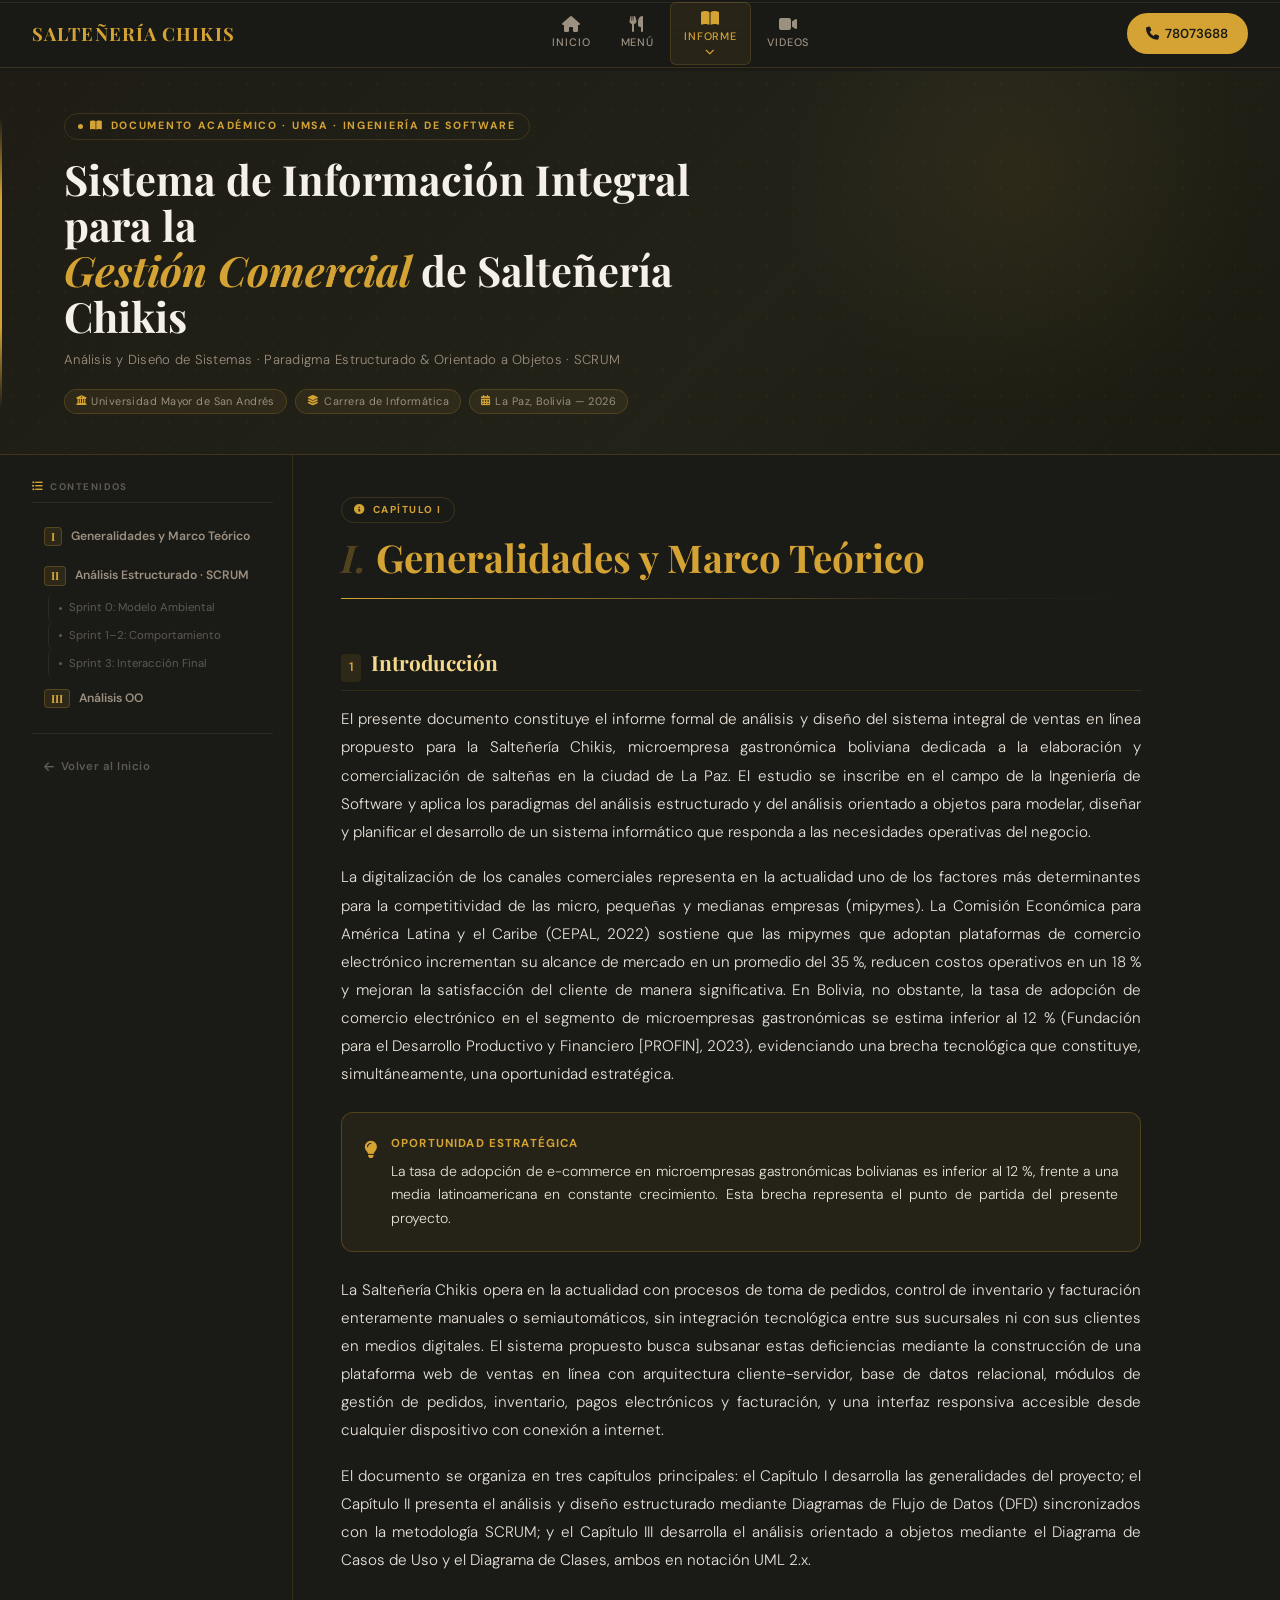
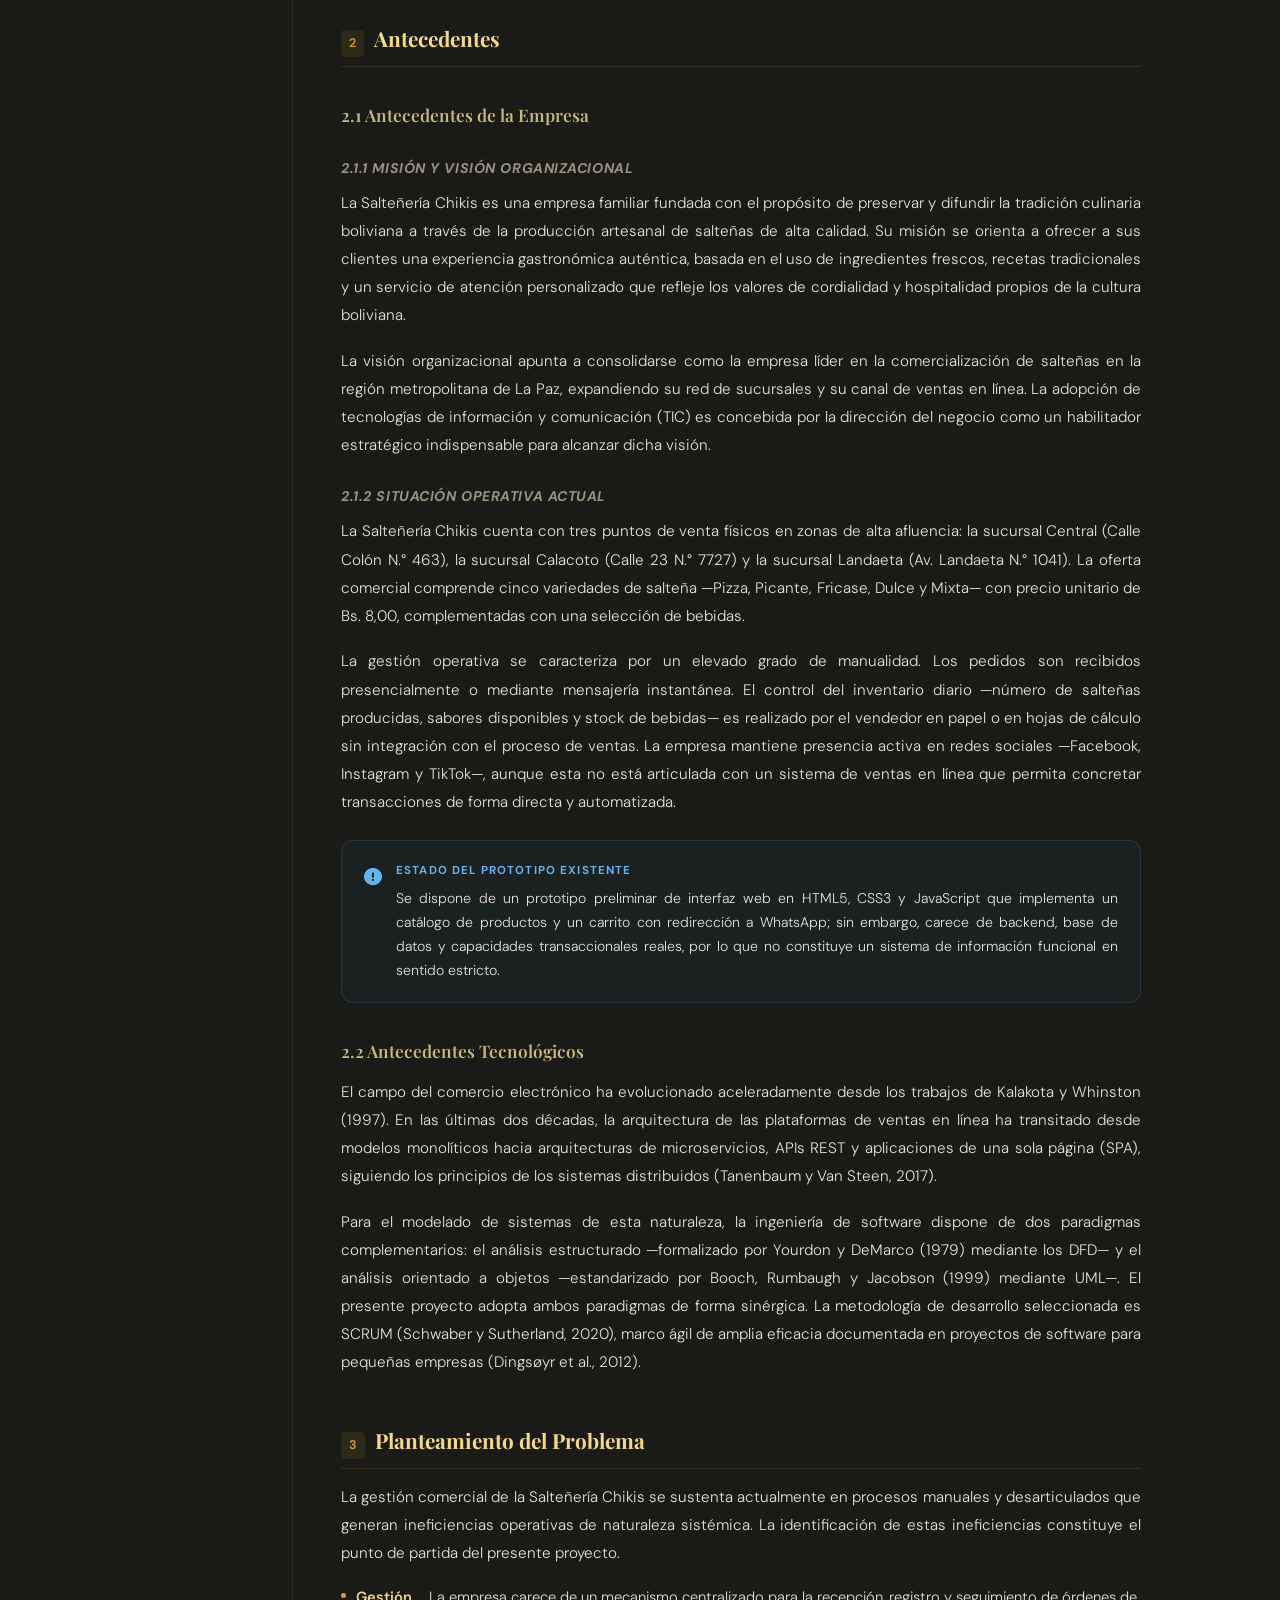
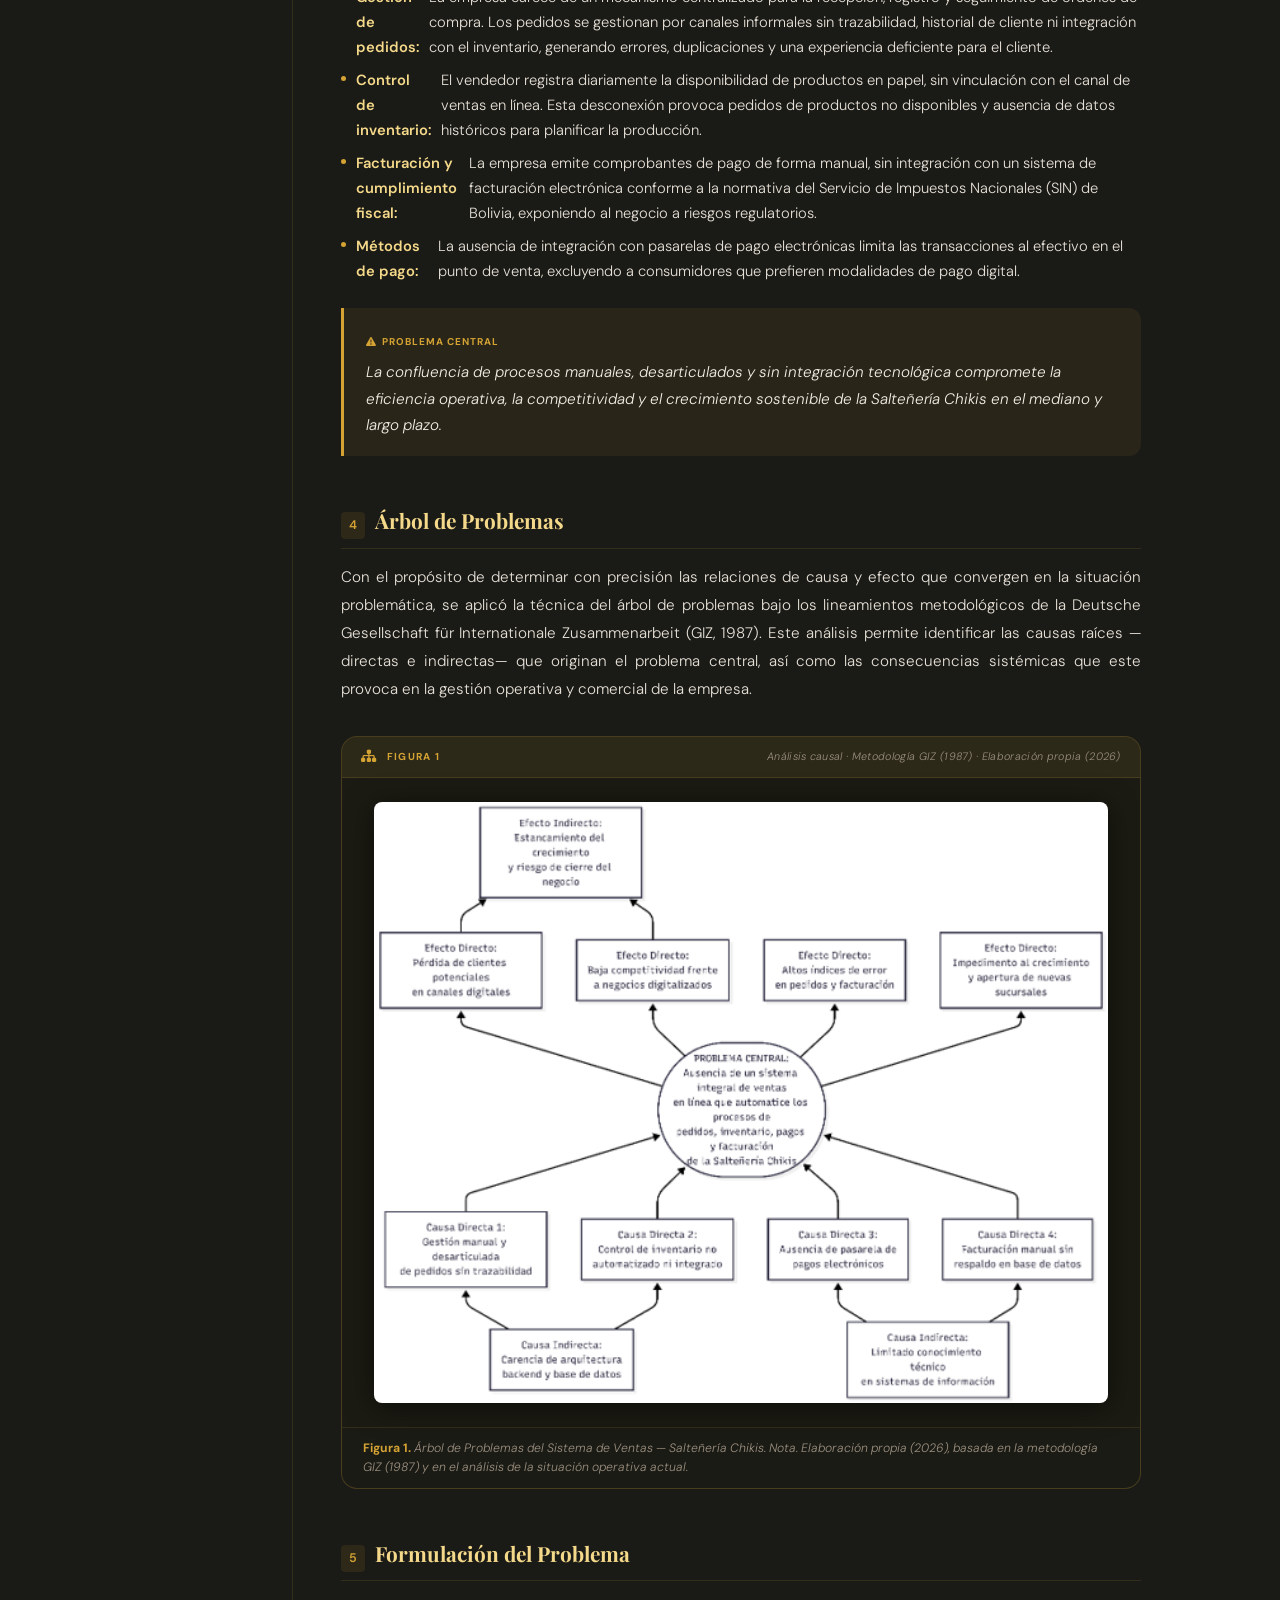
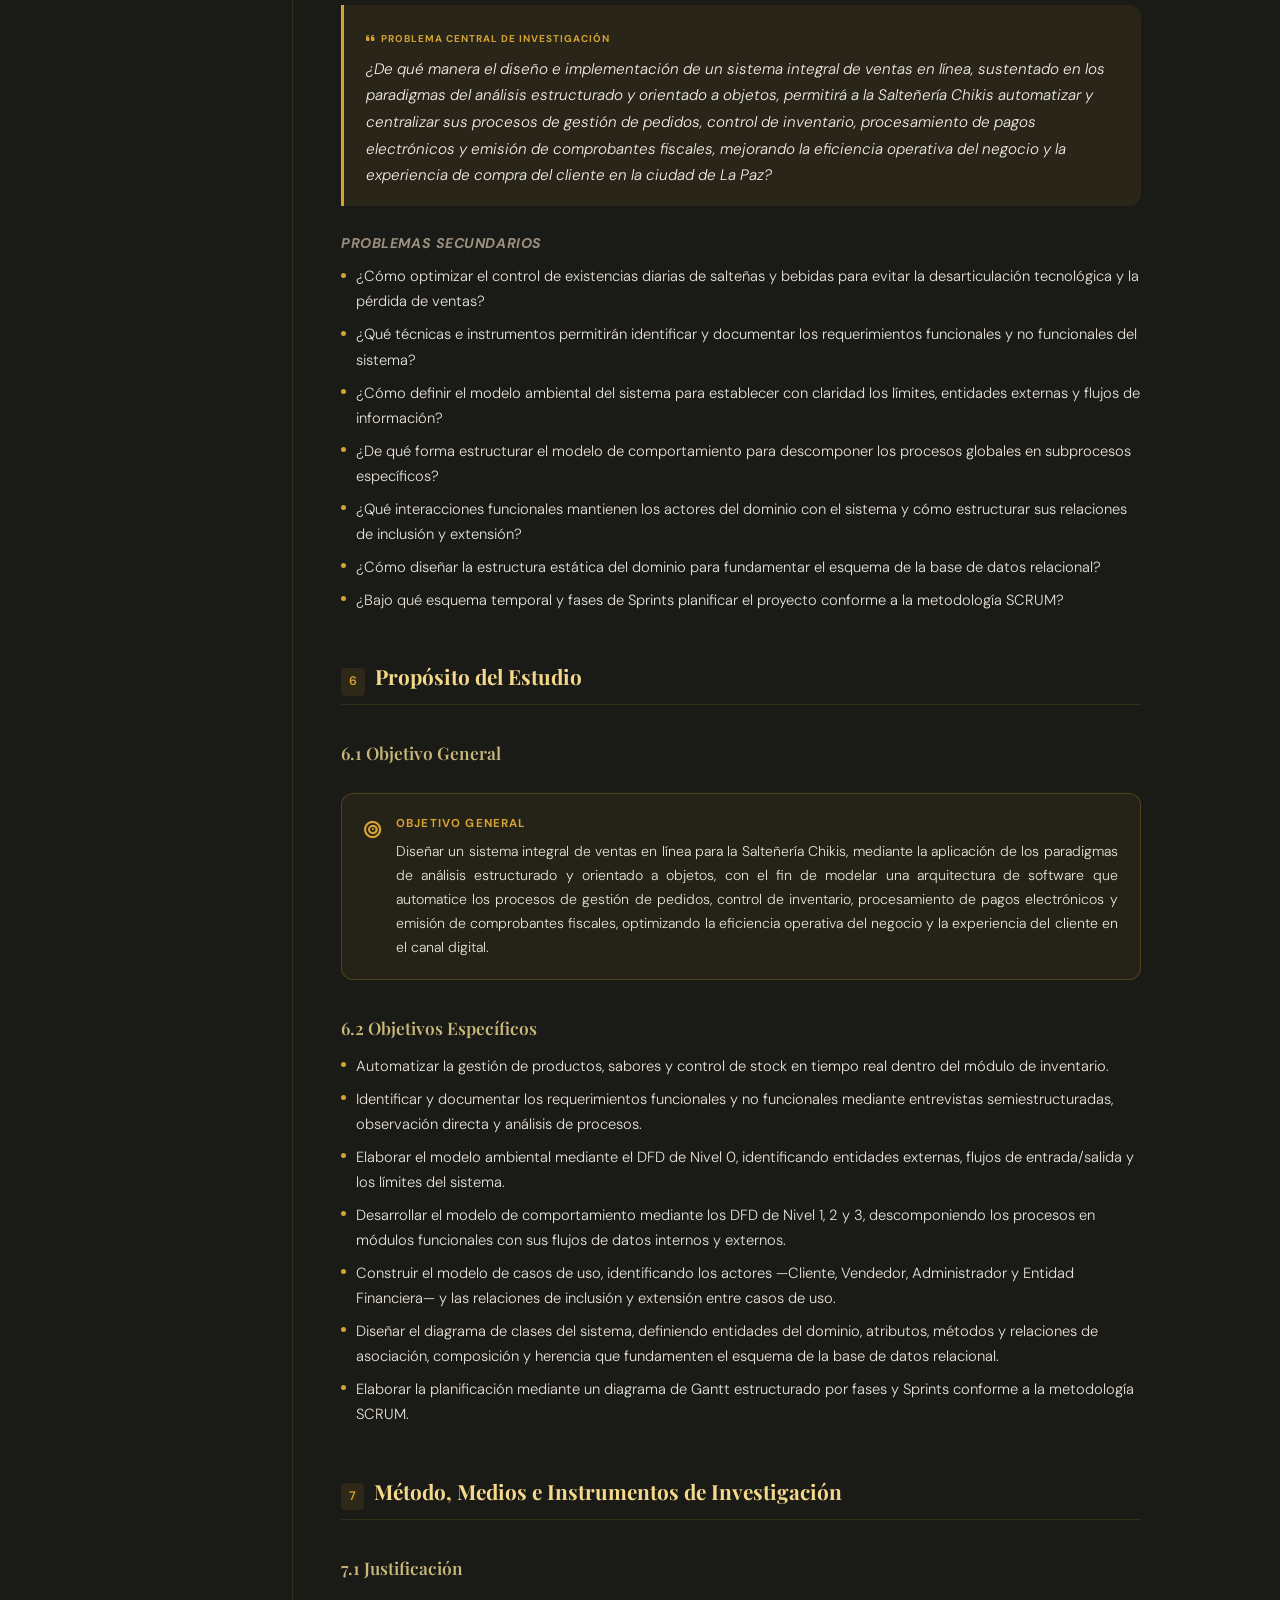
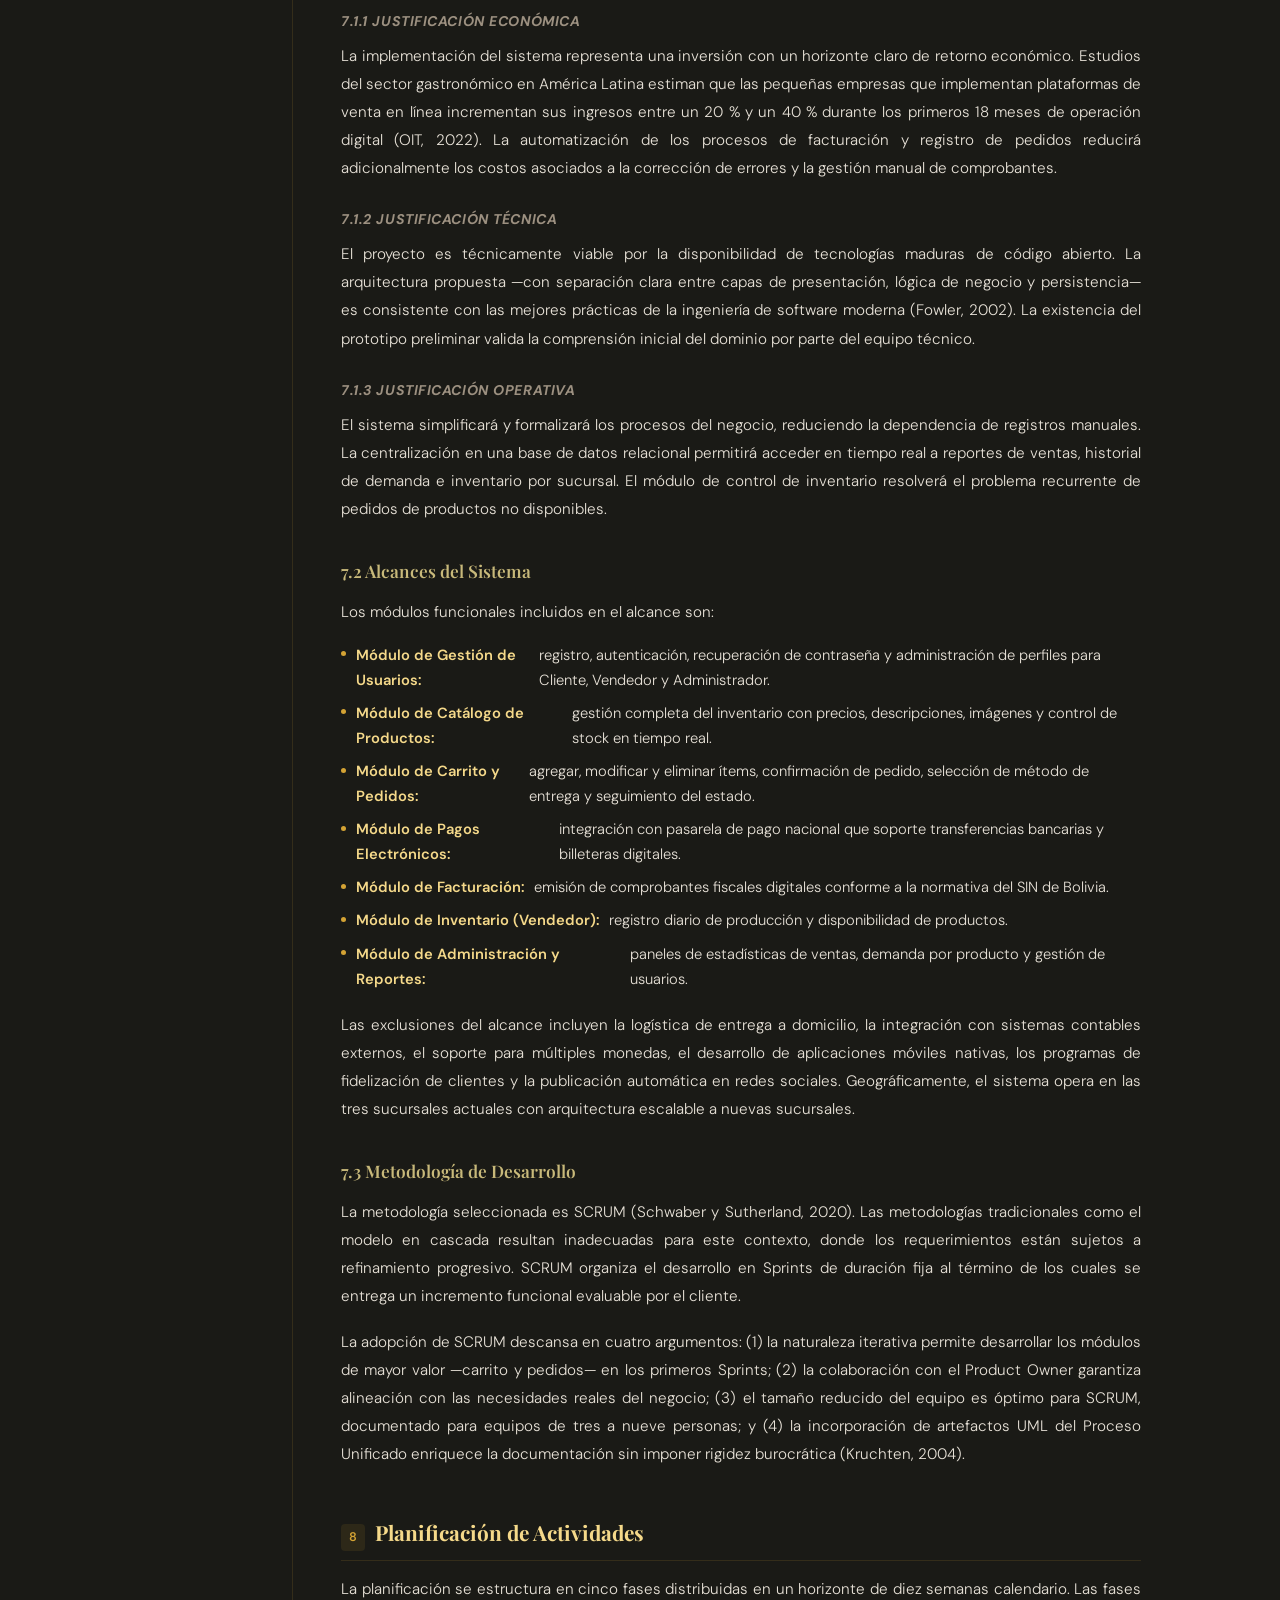
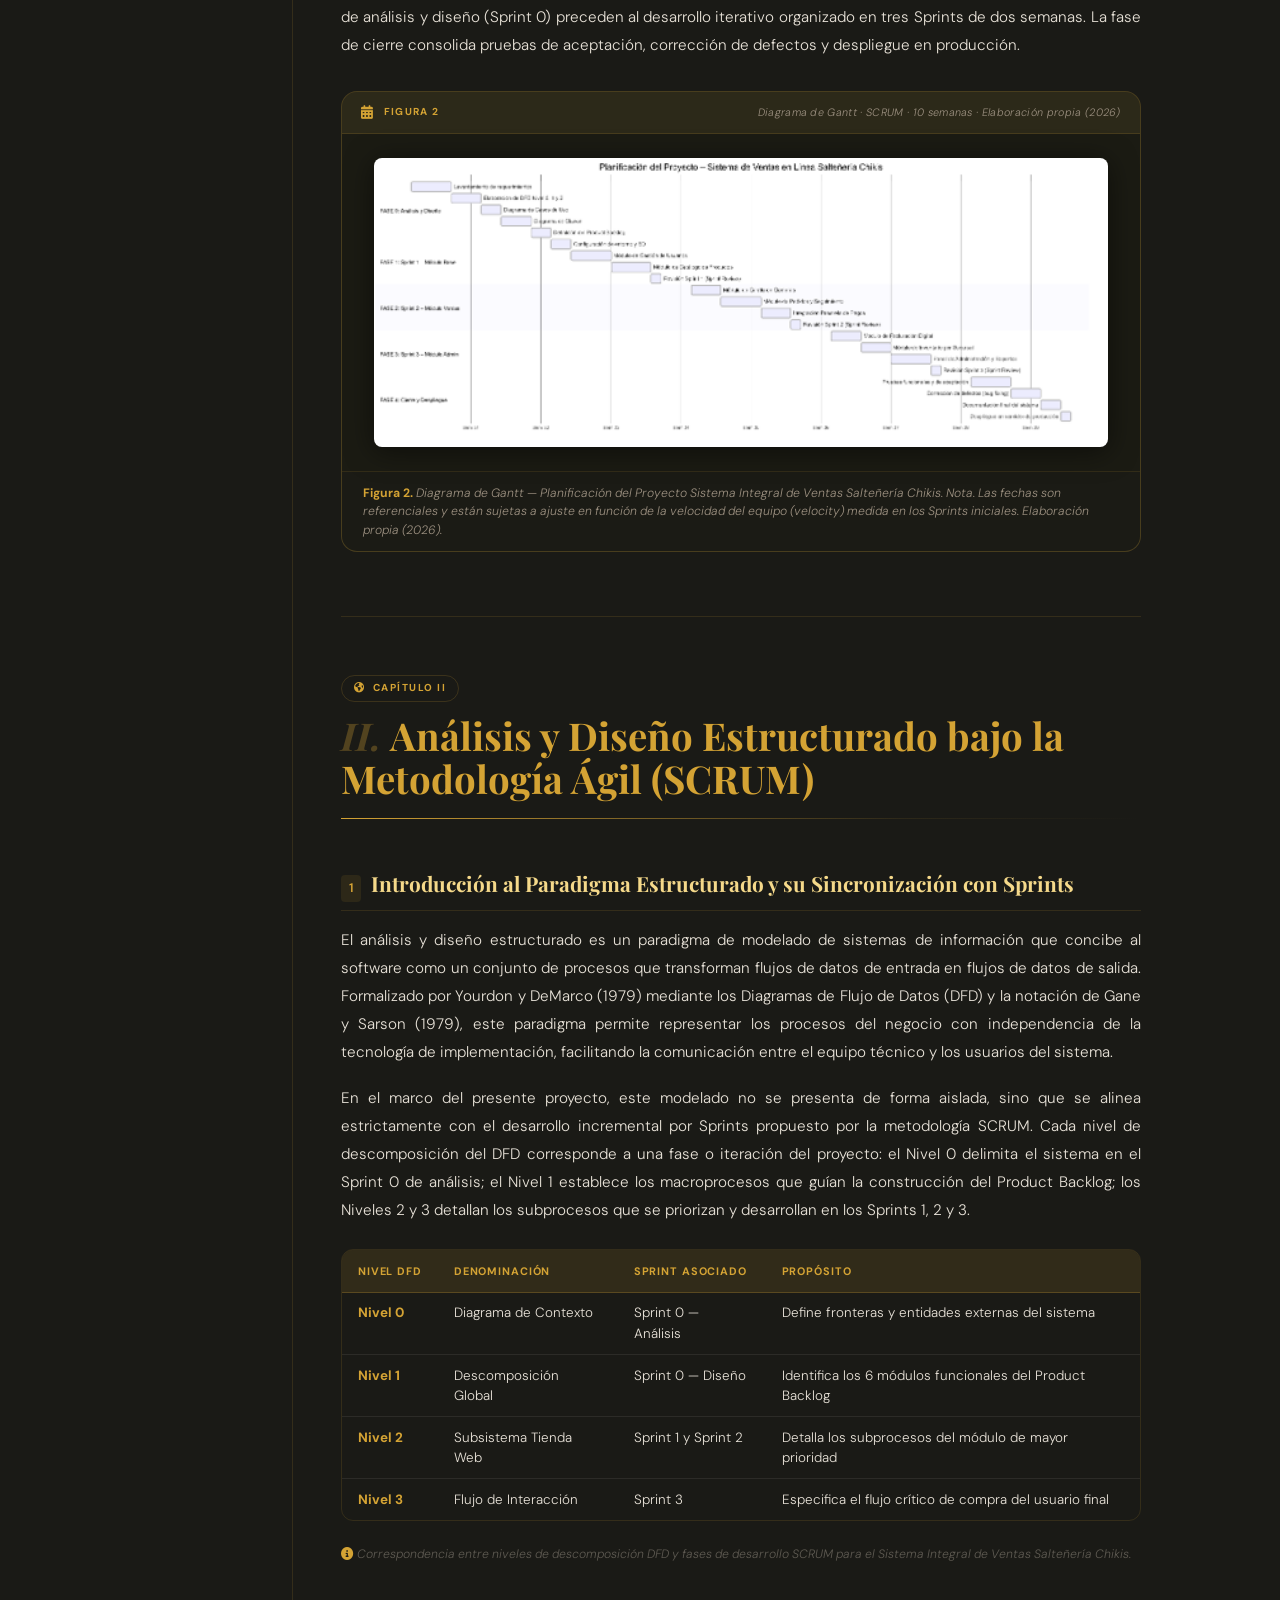
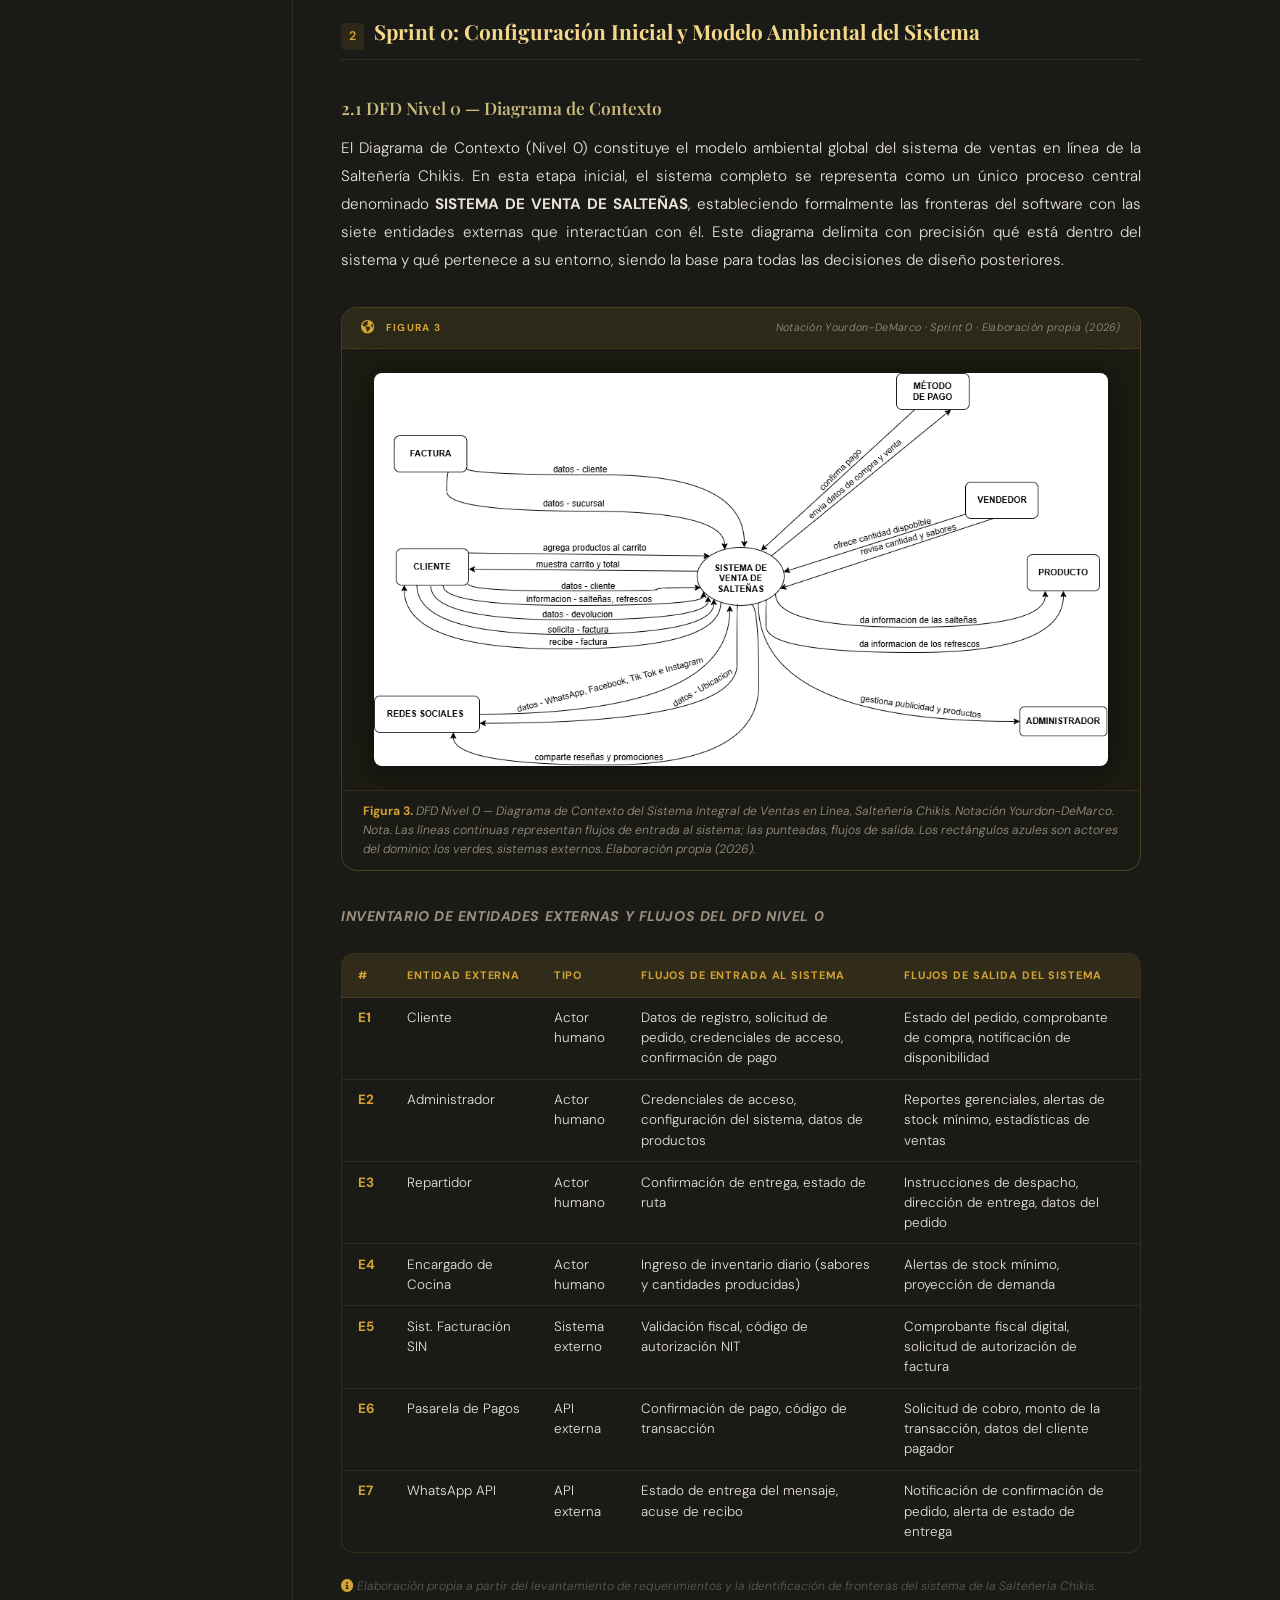
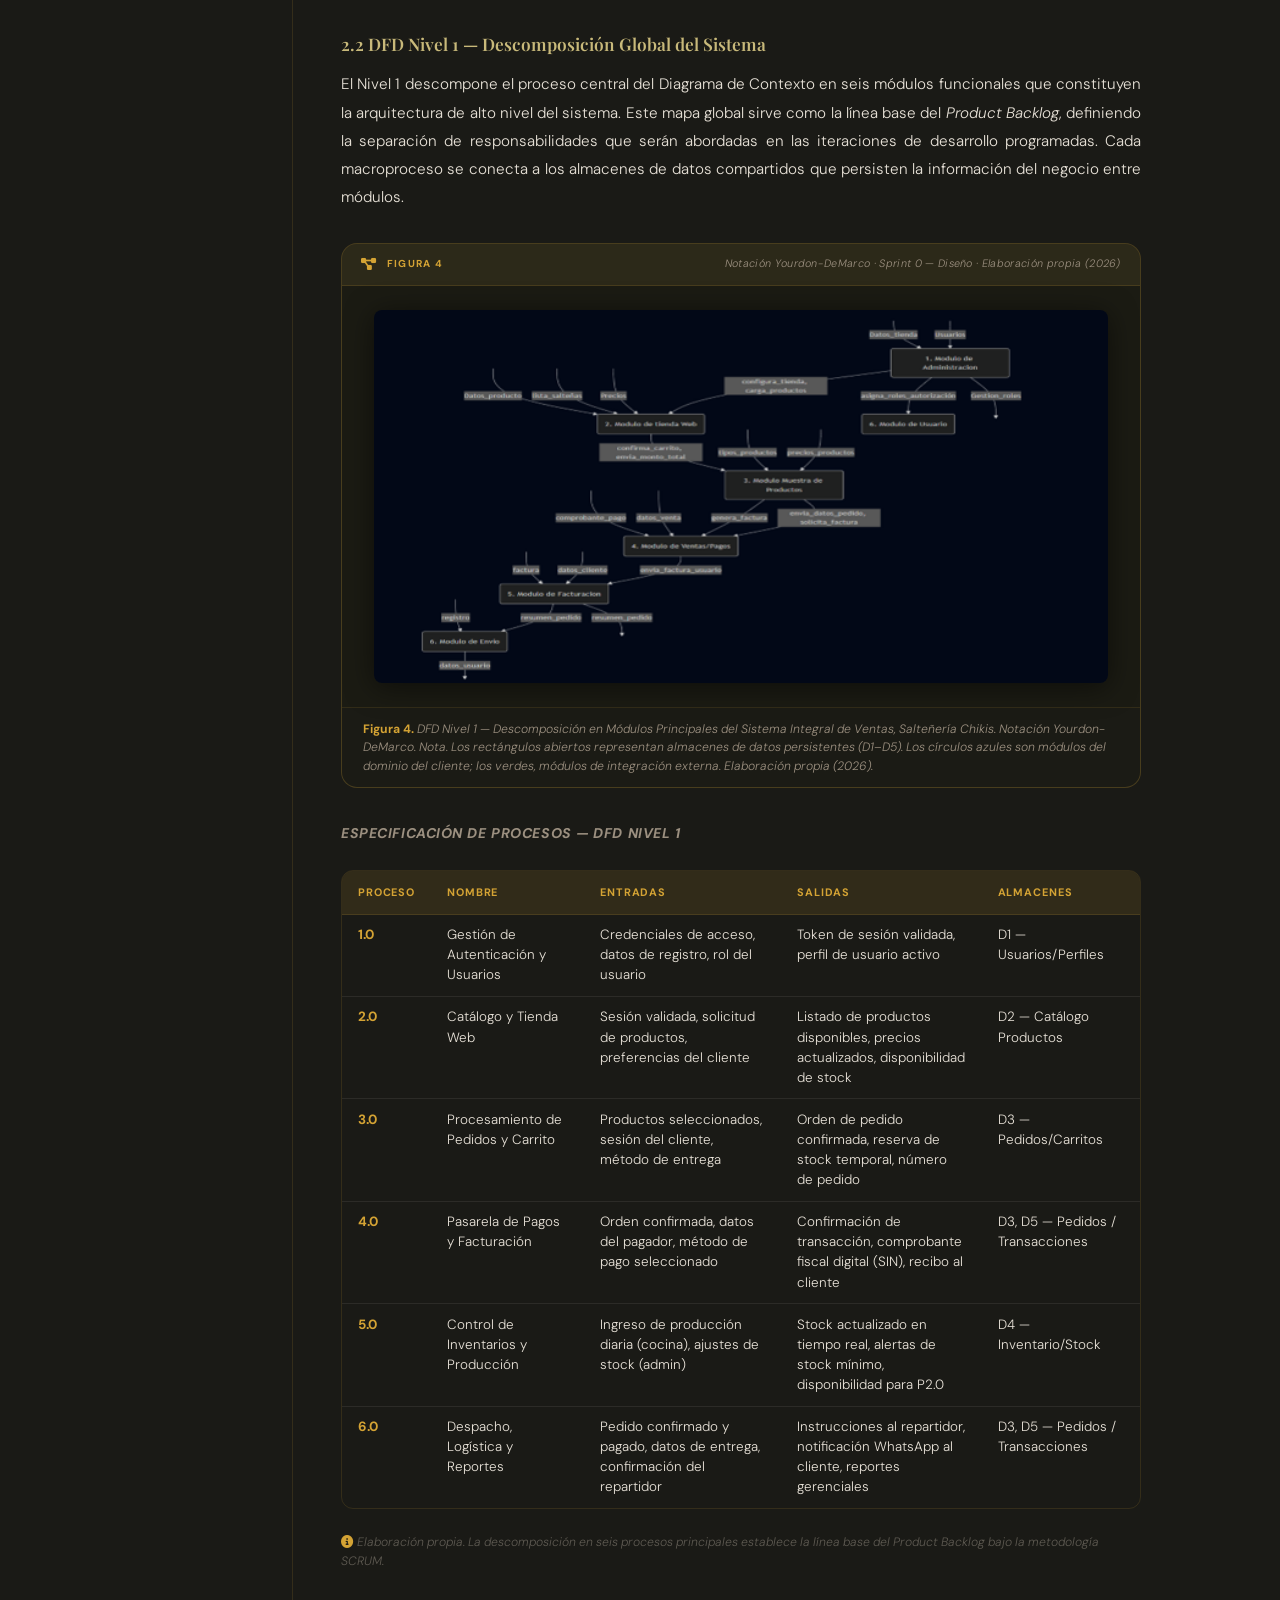
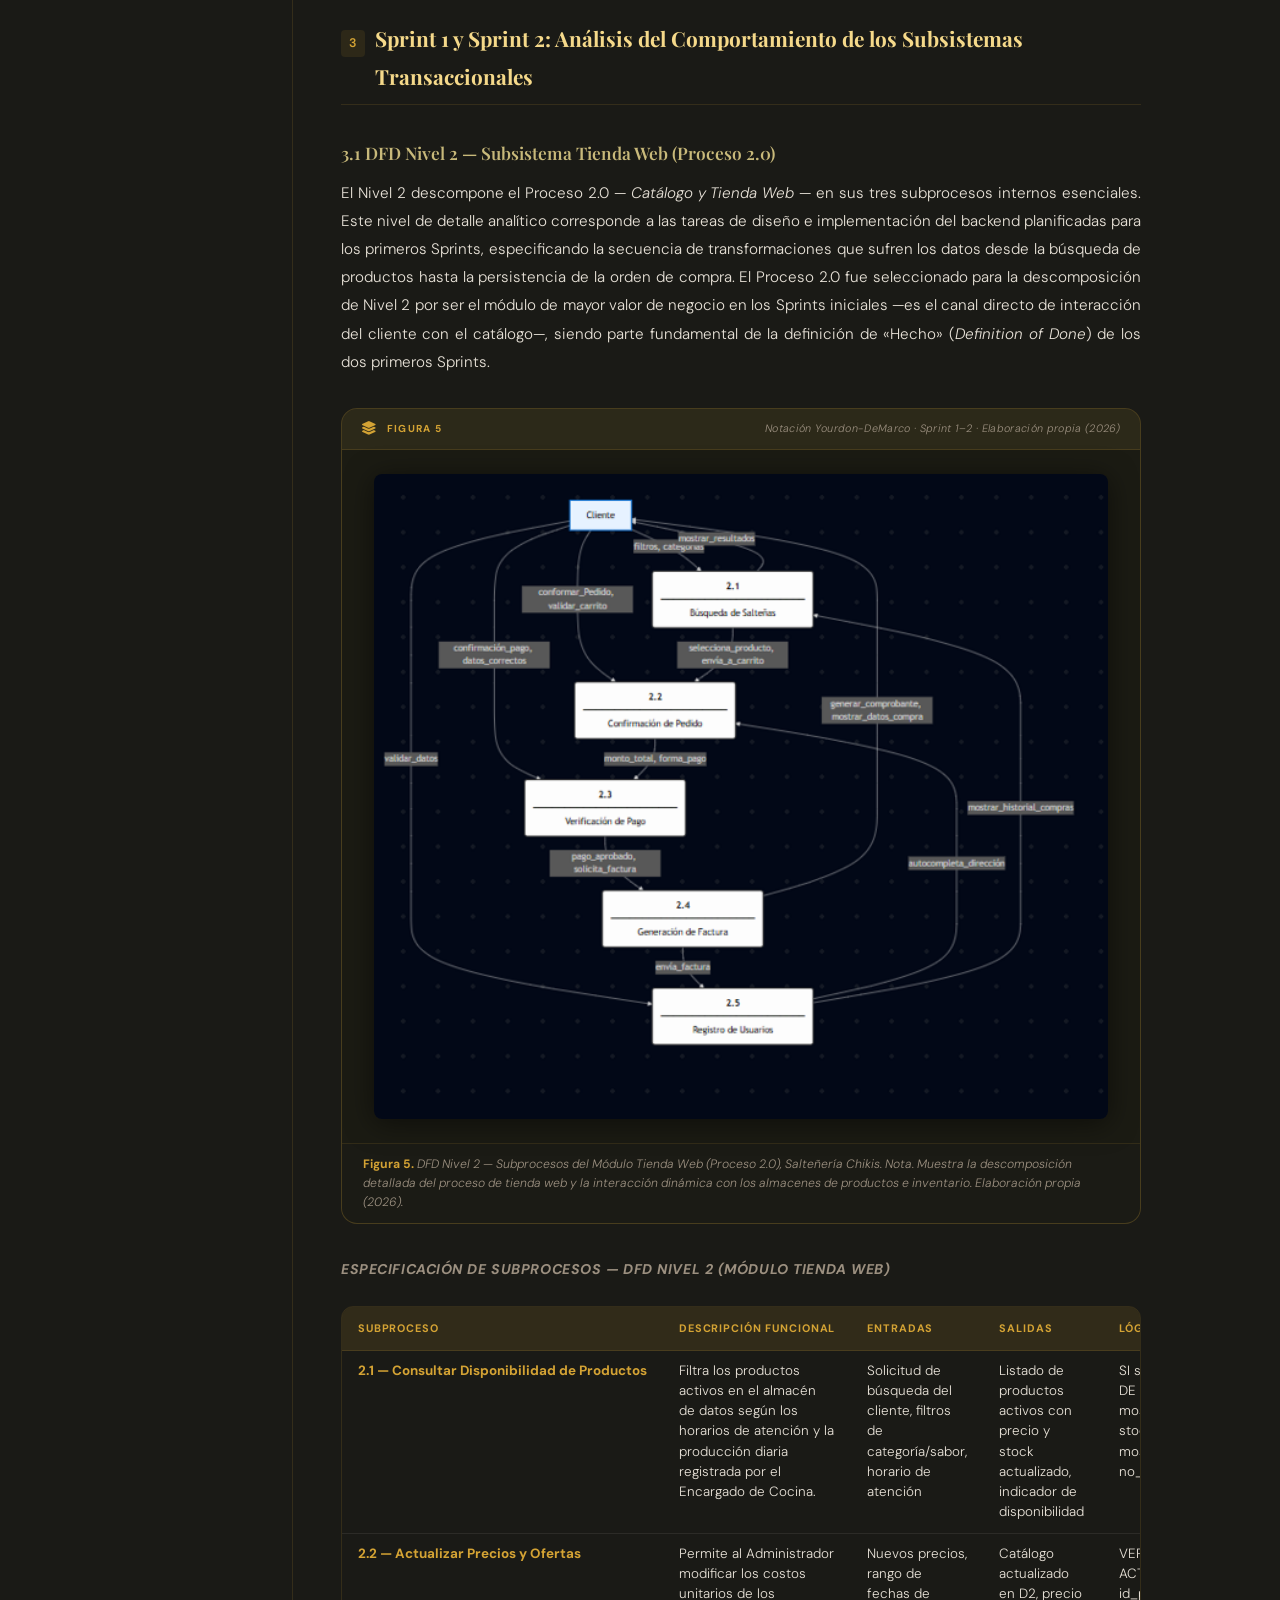
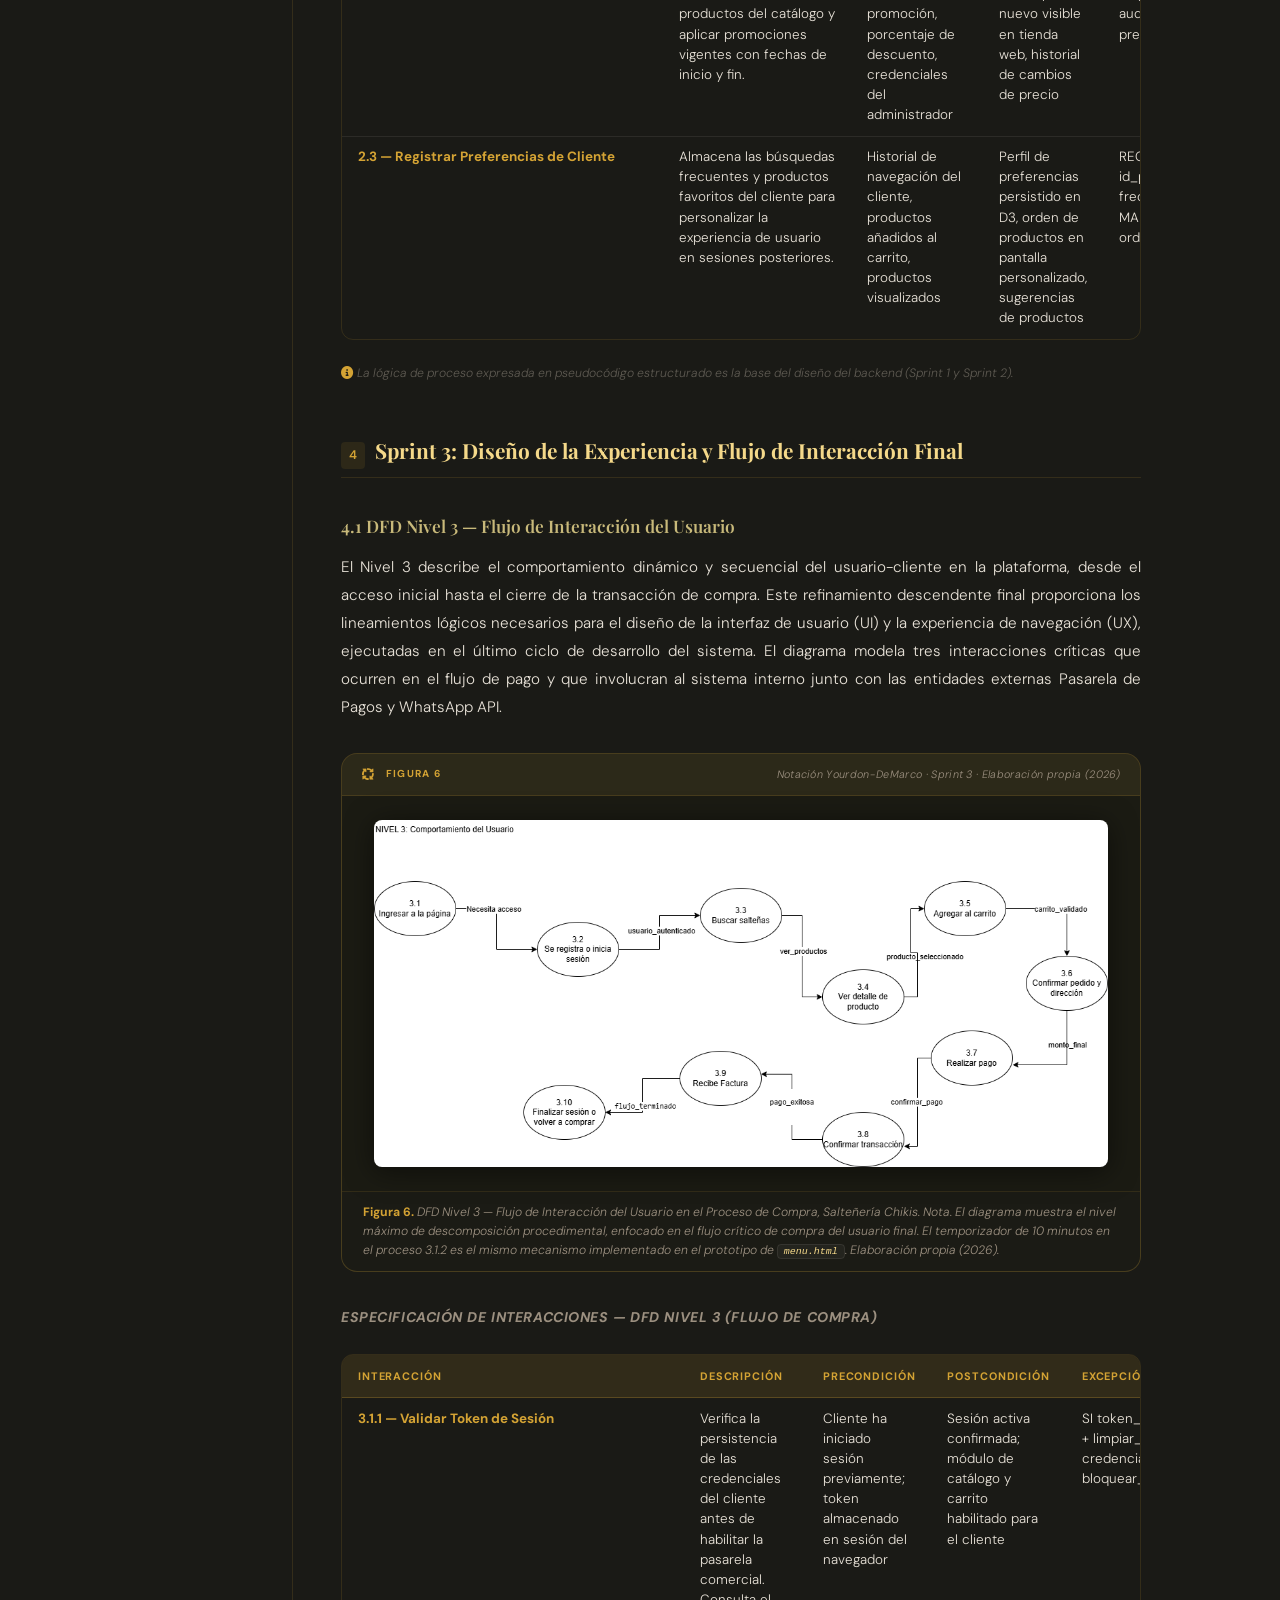
==== informe.html @ 70f75ca7 "Add files via upload" ====
<!DOCTYPE html>
<html lang="es">
<head>
  <meta charset="UTF-8">
  <meta name="viewport" content="width=device-width, initial-scale=1.0">
  <title>Informe Técnico — Sistema Integral Salteñería Chikis</title>

  <!-- Fonts -->
  <link rel="preconnect" href="https://fonts.googleapis.com">
  <link rel="preconnect" href="https://fonts.gstatic.com" crossorigin>
  <link href="https://fonts.googleapis.com/css2?family=Playfair+Display:ital,wght@0,400;0,600;0,700;1,400;1,700&family=DM+Sans:ital,opsz,wght@0,9..40,300;0,9..40,400;0,9..40,500;0,9..40,600;1,9..40,400&display=swap" rel="stylesheet">

  <!-- Icons -->
  <link rel="stylesheet" href="https://cdnjs.cloudflare.com/ajax/libs/font-awesome/6.2.0/css/all.min.css"
        integrity="sha512-xh6O/CkQoPOWDdYTDqeRdPCVd1SpvCA9XXcUnZS2FmJNp1coAFzvtCN9BmamE+4aHK8yyUHUSCcJHgXloTyT2A=="
        crossorigin="anonymous" referrerpolicy="no-referrer">

  <!-- Global stylesheet (shared with index.html and menu.html) -->
  <link rel="stylesheet" href="estilo.css">
</head>
<body>

  <!-- ═══════════════════════════════════════════════
       BARRA DE PROGRESO DE LECTURA
  ════════════════════════════════════════════════ -->
  <div class="doc-progress-bar" id="docProgressBar" role="progressbar"
       aria-label="Progreso de lectura" aria-valuenow="0" aria-valuemin="0" aria-valuemax="100">
    <div class="doc-progress-bar__fill" id="docProgressFill"></div>
  </div>


  <!-- ═══════════════════════════════════════════════
       NAVBAR HÍBRIDA GLOBAL — FASE 4
       Copiar este bloque a index.html y menu.html
  ════════════════════════════════════════════════ -->
  <section id="inicio">
    <header id="main-header">
      <div class="contenido-header">

        <!-- Logo -->
        <div class="logo">
          <h1>SALTEÑERÍA CHIKIS</h1>
        </div>

        <!-- Navegación híbrida: comercial + técnica -->
        <!--
  ════════════════════════════════════════════════════════
  INSTRUCCIÓN: En informe.html, busca el bloque completo:
    <nav id="nav">
      <ul>
        ...todo el contenido...
      </ul>
    </nav>
  Y reemplázalo por este bloque:
  ════════════════════════════════════════════════════════
-->

        <nav id="nav">
          <ul>

            <li>
              <a href="index.html">
                <i class="fa-solid fa-house"></i>
                <span>Inicio</span>
              </a>
            </li>

            <li>
              <a href="menu.html">
                <i class="fa-solid fa-utensils"></i>
                <span>Menú</span>
              </a>
            </li>

            <li class="dropdown">
              <a href="informe.html" class="dropdown-toggle active">
                <i class="fa-solid fa-book-open"></i>
                <span>Informe</span>
                <i class="fa-solid fa-chevron-down dropdown-arrow"></i>
              </a>
              <ul class="dropdown-menu">
                <li>
                  <a href="informe.html#generalidades">
                    <i class="fa-solid fa-circle-info"></i>
                    <span>I. Generalidades</span>
                  </a>
                </li>
                <li>
                  <a href="informe.html#marco-teorico">
                    <i class="fa-solid fa-flask"></i>
                    <span>Marco Teórico</span>
                  </a>
                </li>
                <li>
                  <a href="informe.html#modelo-ambiental">
                    <i class="fa-solid fa-earth-americas"></i>
                    <span>Modelo Ambiental</span>
                  </a>
                </li>
                <li>
                  <a href="informe.html#modelo-comportamiento">
                    <i class="fa-solid fa-sitemap"></i>
                    <span>Modelo de Comportamiento</span>
                  </a>
                </li>
                <li>
                  <a href="informe.html#modelo-objetos">
                    <i class="fa-solid fa-diagram-project"></i>
                    <span>Modelo OO</span>
                  </a>
                </li>
              </ul>
            </li>

            <li>
              <a href="videos.html">
                <i class="fa-solid fa-video"></i>
                <span>Videos</span>
              </a>
            </li>

          </ul>
        </nav>

        <!-- CTA teléfono -->
        <div class="social">
          <a href="tel:78073688">
            <i class="fa-solid fa-phone"></i>
            78073688
          </a>
        </div>

        <!-- Botón hamburguesa -->
        <div class="nav-responsive" id="bar" onclick="mostrarOcultarMenu()" aria-label="Menú">
          <i class="fa-solid fa-bars"></i>
        </div>

      </div>
    </header>
  </section>
  <!-- /navbar -->


  <!-- ═══════════════════════════════════════════════
       HERO BANNER DEL INFORME
  ════════════════════════════════════════════════ -->
  <div class="informe-hero">
    <div class="informe-hero__glow" aria-hidden="true"></div>
    <div class="informe-hero__content">
      <div class="informe-hero__kicker">
        <i class="fa-solid fa-book-open" aria-hidden="true"></i>
        Documento Académico · UMSA · Ingeniería de Software
      </div>
      <h1 class="informe-hero__title">
        Sistema de Información Integral para la<br>
        <em>Gestión Comercial</em> de Salteñería Chikis
      </h1>
      <p class="informe-hero__sub">
        Análisis y Diseño de Sistemas · Paradigma Estructurado & Orientado a Objetos · SCRUM
      </p>
      <div class="informe-hero__meta">
        <span class="informe-meta-pill">
          <i class="fa-solid fa-university"></i>
          Universidad Mayor de San Andrés
        </span>
        <span class="informe-meta-pill">
          <i class="fa-solid fa-layer-group"></i>
          Carrera de Informática
        </span>
        <span class="informe-meta-pill">
          <i class="fa-solid fa-calendar-days"></i>
          La Paz, Bolivia — 2026
        </span>
      </div>
    </div>
  </div>


  <!-- ═══════════════════════════════════════════════
       LAYOUT PRINCIPAL: SIDEBAR + CONTENIDO
  ════════════════════════════════════════════════ -->
  <div class="doc-layout">

    <!-- ───────────────────────────────────────────
         SIDEBAR — Tabla de contenidos sticky
    ─────────────────────────────────────────── -->
    <aside class="doc-sidebar" id="docSidebar" aria-label="Tabla de contenidos">

      <!-- Toggle móvil -->
      <button class="doc-sidebar__mobile-toggle" id="sidebarToggle" aria-expanded="true"
              aria-controls="docSidebar">
        <span><i class="fa-solid fa-list-ul" style="color:var(--gold-400);margin-right:6px"></i>Tabla de contenidos</span>
        <i class="fa-solid fa-chevron-up" id="sidebarToggleIcon" style="font-size:0.7rem;color:var(--gold-400)"></i>
      </button>

      <div class="doc-sidebar__label">
        <i class="fa-solid fa-list-ul"></i>
        Contenidos
      </div>

      <!-- Cap I -->
      <div class="doc-toc-chapter toc-open" id="toc-ch1">
        <a href="#generalidades" class="toc-active">
          <span class="toc-num">I</span>
          Generalidades y Marco Teórico
        </a>
        <ul class="doc-toc-section">
          <li><a href="#introduccion">1. Introducción</a></li>
          <li><a href="#antecedentes">2. Antecedentes</a></li>
          <li><a href="#planteamiento">3. Planteamiento del Problema</a></li>
          <li><a href="#arbol-problemas">4. Árbol de Problemas</a></li>
          <li><a href="#formulacion">5. Formulación del Problema</a></li>
          <li><a href="#proposito">6. Propósito del Estudio</a></li>
          <li><a href="#metodo">7. Método e Instrumentos</a></li>
          <li><a href="#planificacion">8. Planificación</a></li>
        </ul>
      </div>

      <!-- Cap II -->
      <div class="doc-toc-chapter" id="toc-ch2">
        <a href="#modelo-ambiental">
          <span class="toc-num">II</span>
          Análisis Estructurado · SCRUM
        </a>
        <ul class="doc-toc-section">
          <li><a href="#modelo-ambiental">Sprint 0: Modelo Ambiental</a></li>
          <li><a href="#modelo-comportamiento">Sprint 1–2: Comportamiento</a></li>
          <li><a href="#marco-teorico">Sprint 3: Interacción Final</a></li>
        </ul>
      </div>

      <!-- Cap III -->
      <div class="doc-toc-chapter" id="toc-ch3">
        <a href="#modelo-objetos">
          <span class="toc-num">III</span>
          Análisis OO
        </a>
        <ul class="doc-toc-section">
          <li><a href="#modelo-objetos">Paradigma OO</a></li>
          <li><a href="#casos-uso-oo">Casos de Uso</a></li>
          <li><a href="#clases-oo">Diagrama de Clases</a></li>
        </ul>
      </div>

      <div class="doc-sidebar__divider"></div>

      <a href="index.html" class="doc-sidebar__back">
        <i class="fa-solid fa-arrow-left"></i>
        Volver al Inicio
      </a>

    </aside>


    <!-- ───────────────────────────────────────────
         ÁREA DE CONTENIDO
    ─────────────────────────────────────────── -->
    <main class="doc-content" id="docContent">


      <!-- ══════════════════════════════════════════
           CAPÍTULO I — GENERALIDADES
      ══════════════════════════════════════════ -->
      <article class="doc-chapter" id="generalidades">

        <div class="doc-chapter-header">
          <div class="doc-chapter-eyebrow">
            <i class="fa-solid fa-circle-info"></i>
            Capítulo I
          </div>
          <h2 class="doc-chapter-title">
            <span class="doc-chapter-num">I.</span>
            Generalidades y Marco Teórico
          </h2>
          <div class="doc-chapter-rule"></div>
        </div>

        <div class="doc-body">

          <!-- ── 1. INTRODUCCIÓN ── -->
          <h3 class="doc-h2" id="introduccion">
            <span class="doc-num">1</span>
            Introducción
          </h3>

          <p>El presente documento constituye el informe formal de análisis y diseño del sistema integral de ventas en línea propuesto para la Salteñería Chikis, microempresa gastronómica boliviana dedicada a la elaboración y comercialización de salteñas en la ciudad de La Paz. El estudio se inscribe en el campo de la Ingeniería de Software y aplica los paradigmas del análisis estructurado y del análisis orientado a objetos para modelar, diseñar y planificar el desarrollo de un sistema informático que responda a las necesidades operativas del negocio.</p>

          <p>La digitalización de los canales comerciales representa en la actualidad uno de los factores más determinantes para la competitividad de las micro, pequeñas y medianas empresas (mipymes). La Comisión Económica para América Latina y el Caribe (CEPAL, 2022) sostiene que las mipymes que adoptan plataformas de comercio electrónico incrementan su alcance de mercado en un promedio del 35 %, reducen costos operativos en un 18 % y mejoran la satisfacción del cliente de manera significativa. En Bolivia, no obstante, la tasa de adopción de comercio electrónico en el segmento de microempresas gastronómicas se estima inferior al 12 % (Fundación para el Desarrollo Productivo y Financiero [PROFIN], 2023), evidenciando una brecha tecnológica que constituye, simultáneamente, una oportunidad estratégica.</p>

          <div class="doc-callout doc-callout--gold">
            <div class="doc-callout__icon"><i class="fa-solid fa-lightbulb"></i></div>
            <div class="doc-callout__body">
              <div class="doc-callout__title">Oportunidad estratégica</div>
              <p>La tasa de adopción de e-commerce en microempresas gastronómicas bolivianas es inferior al 12 %, frente a una media latinoamericana en constante crecimiento. Esta brecha representa el punto de partida del presente proyecto.</p>
            </div>
          </div>

          <p>La Salteñería Chikis opera en la actualidad con procesos de toma de pedidos, control de inventario y facturación enteramente manuales o semiautomáticos, sin integración tecnológica entre sus sucursales ni con sus clientes en medios digitales. El sistema propuesto busca subsanar estas deficiencias mediante la construcción de una plataforma web de ventas en línea con arquitectura cliente-servidor, base de datos relacional, módulos de gestión de pedidos, inventario, pagos electrónicos y facturación, y una interfaz responsiva accesible desde cualquier dispositivo con conexión a internet.</p>

          <p>El documento se organiza en tres capítulos principales: el Capítulo I desarrolla las generalidades del proyecto; el Capítulo II presenta el análisis y diseño estructurado mediante Diagramas de Flujo de Datos (DFD) sincronizados con la metodología SCRUM; y el Capítulo III desarrolla el análisis orientado a objetos mediante el Diagrama de Casos de Uso y el Diagrama de Clases, ambos en notación UML 2.x.</p>


          <!-- ── 2. ANTECEDENTES ── -->
          <h3 class="doc-h2" id="antecedentes">
            <span class="doc-num">2</span>
            Antecedentes
          </h3>

          <h4 class="doc-h3">2.1 Antecedentes de la Empresa</h4>

          <h5 class="doc-h4">2.1.1 Misión y Visión Organizacional</h5>

          <p>La Salteñería Chikis es una empresa familiar fundada con el propósito de preservar y difundir la tradición culinaria boliviana a través de la producción artesanal de salteñas de alta calidad. Su misión se orienta a ofrecer a sus clientes una experiencia gastronómica auténtica, basada en el uso de ingredientes frescos, recetas tradicionales y un servicio de atención personalizado que refleje los valores de cordialidad y hospitalidad propios de la cultura boliviana.</p>

          <p>La visión organizacional apunta a consolidarse como la empresa líder en la comercialización de salteñas en la región metropolitana de La Paz, expandiendo su red de sucursales y su canal de ventas en línea. La adopción de tecnologías de información y comunicación (TIC) es concebida por la dirección del negocio como un habilitador estratégico indispensable para alcanzar dicha visión.</p>

          <h5 class="doc-h4">2.1.2 Situación Operativa Actual</h5>

          <p>La Salteñería Chikis cuenta con tres puntos de venta físicos en zonas de alta afluencia: la sucursal Central (Calle Colón N.° 463), la sucursal Calacoto (Calle 23 N.° 7727) y la sucursal Landaeta (Av. Landaeta N.° 1041). La oferta comercial comprende cinco variedades de salteña —Pizza, Picante, Fricase, Dulce y Mixta— con precio unitario de Bs. 8,00, complementadas con una selección de bebidas.</p>

          <p>La gestión operativa se caracteriza por un elevado grado de manualidad. Los pedidos son recibidos presencialmente o mediante mensajería instantánea. El control del inventario diario —número de salteñas producidas, sabores disponibles y stock de bebidas— es realizado por el vendedor en papel o en hojas de cálculo sin integración con el proceso de ventas. La empresa mantiene presencia activa en redes sociales —Facebook, Instagram y TikTok—, aunque esta no está articulada con un sistema de ventas en línea que permita concretar transacciones de forma directa y automatizada.</p>

          <div class="doc-callout doc-callout--info">
            <div class="doc-callout__icon"><i class="fa-solid fa-circle-exclamation" style="color:#63b3ed"></i></div>
            <div class="doc-callout__body">
              <div class="doc-callout__title" style="color:#63b3ed">Estado del prototipo existente</div>
              <p>Se dispone de un prototipo preliminar de interfaz web en HTML5, CSS3 y JavaScript que implementa un catálogo de productos y un carrito con redirección a WhatsApp; sin embargo, carece de backend, base de datos y capacidades transaccionales reales, por lo que no constituye un sistema de información funcional en sentido estricto.</p>
            </div>
          </div>

          <h4 class="doc-h3">2.2 Antecedentes Tecnológicos</h4>

          <p>El campo del comercio electrónico ha evolucionado aceleradamente desde los trabajos de Kalakota y Whinston (1997). En las últimas dos décadas, la arquitectura de las plataformas de ventas en línea ha transitado desde modelos monolíticos hacia arquitecturas de microservicios, APIs REST y aplicaciones de una sola página (SPA), siguiendo los principios de los sistemas distribuidos (Tanenbaum y Van Steen, 2017).</p>

          <p>Para el modelado de sistemas de esta naturaleza, la ingeniería de software dispone de dos paradigmas complementarios: el análisis estructurado —formalizado por Yourdon y DeMarco (1979) mediante los DFD— y el análisis orientado a objetos —estandarizado por Booch, Rumbaugh y Jacobson (1999) mediante UML—. El presente proyecto adopta ambos paradigmas de forma sinérgica. La metodología de desarrollo seleccionada es SCRUM (Schwaber y Sutherland, 2020), marco ágil de amplia eficacia documentada en proyectos de software para pequeñas empresas (Dingsøyr et al., 2012).</p>


          <!-- ── 3. PLANTEAMIENTO ── -->
          <h3 class="doc-h2" id="planteamiento">
            <span class="doc-num">3</span>
            Planteamiento del Problema
          </h3>

          <p>La gestión comercial de la Salteñería Chikis se sustenta actualmente en procesos manuales y desarticulados que generan ineficiencias operativas de naturaleza sistémica. La identificación de estas ineficiencias constituye el punto de partida del presente proyecto.</p>

          <ul>
            <li><strong>Gestión de pedidos:</strong> La empresa carece de un mecanismo centralizado para la recepción, registro y seguimiento de órdenes de compra. Los pedidos se gestionan por canales informales sin trazabilidad, historial de cliente ni integración con el inventario, generando errores, duplicaciones y una experiencia deficiente para el cliente.</li>
            <li><strong>Control de inventario:</strong> El vendedor registra diariamente la disponibilidad de productos en papel, sin vinculación con el canal de ventas en línea. Esta desconexión provoca pedidos de productos no disponibles y ausencia de datos históricos para planificar la producción.</li>
            <li><strong>Facturación y cumplimiento fiscal:</strong> La empresa emite comprobantes de pago de forma manual, sin integración con un sistema de facturación electrónica conforme a la normativa del Servicio de Impuestos Nacionales (SIN) de Bolivia, exponiendo al negocio a riesgos regulatorios.</li>
            <li><strong>Métodos de pago:</strong> La ausencia de integración con pasarelas de pago electrónicas limita las transacciones al efectivo en el punto de venta, excluyendo a consumidores que prefieren modalidades de pago digital.</li>
          </ul>

          <div class="doc-blockquote">
            <div class="doc-bq-label"><i class="fa-solid fa-triangle-exclamation"></i> Problema Central</div>
            <p>La confluencia de procesos manuales, desarticulados y sin integración tecnológica compromete la eficiencia operativa, la competitividad y el crecimiento sostenible de la Salteñería Chikis en el mediano y largo plazo.</p>
          </div>


          <!-- ── 4. ÁRBOL DE PROBLEMAS ── -->
          <h3 class="doc-h2" id="arbol-problemas">
            <span class="doc-num">4</span>
            Árbol de Problemas
          </h3>

          <p>Con el propósito de determinar con precisión las relaciones de causa y efecto que convergen en la situación problemática, se aplicó la técnica del árbol de problemas bajo los lineamientos metodológicos de la Deutsche Gesellschaft für Internationale Zusammenarbeit (GIZ, 1987). Este análisis permite identificar las causas raíces —directas e indirectas— que originan el problema central, así como las consecuencias sistémicas que este provoca en la gestión operativa y comercial de la empresa.</p>

          <!-- Árbol de problemas visual en SVG inline -->
          <figure class="doc-figure">
  <div class="doc-figure__header">
    <i class="fa-solid fa-sitemap" aria-hidden="true"></i>
    <span class="doc-figure__header-label">Figura 1</span>
    <span class="doc-figure__header-sub">Análisis causal · Metodología GIZ (1987) · Elaboración propia (2026)</span>
  </div>
  <div class="doc-figure__img-wrap">
    <img
      src="img/arbol-problemas.png"
      alt="Árbol de Problemas del Sistema de Ventas Salteñería Chikis"
      loading="lazy"
    >
  </div>
  <figcaption>
    <strong>Figura 1.</strong> Árbol de Problemas del Sistema de Ventas — Salteñería Chikis.
    <em>Nota.</em> Elaboración propia (2026), basada en la metodología GIZ (1987) y en el análisis de la situación operativa actual.
  </figcaption>
</figure>

          <!-- ── 5. FORMULACIÓN ── -->
          <h3 class="doc-h2" id="formulacion">
            <span class="doc-num">5</span>
            Formulación del Problema
          </h3>

          <div class="doc-blockquote">
            <div class="doc-bq-label"><i class="fa-solid fa-quote-left"></i> Problema Central de Investigación</div>
            <p>¿De qué manera el diseño e implementación de un sistema integral de ventas en línea, sustentado en los paradigmas del análisis estructurado y orientado a objetos, permitirá a la Salteñería Chikis automatizar y centralizar sus procesos de gestión de pedidos, control de inventario, procesamiento de pagos electrónicos y emisión de comprobantes fiscales, mejorando la eficiencia operativa del negocio y la experiencia de compra del cliente en la ciudad de La Paz?</p>
          </div>

          <h5 class="doc-h4">Problemas secundarios</h5>
          <ul>
            <li>¿Cómo optimizar el control de existencias diarias de salteñas y bebidas para evitar la desarticulación tecnológica y la pérdida de ventas?</li>
            <li>¿Qué técnicas e instrumentos permitirán identificar y documentar los requerimientos funcionales y no funcionales del sistema?</li>
            <li>¿Cómo definir el modelo ambiental del sistema para establecer con claridad los límites, entidades externas y flujos de información?</li>
            <li>¿De qué forma estructurar el modelo de comportamiento para descomponer los procesos globales en subprocesos específicos?</li>
            <li>¿Qué interacciones funcionales mantienen los actores del dominio con el sistema y cómo estructurar sus relaciones de inclusión y extensión?</li>
            <li>¿Cómo diseñar la estructura estática del dominio para fundamentar el esquema de la base de datos relacional?</li>
            <li>¿Bajo qué esquema temporal y fases de Sprints planificar el proyecto conforme a la metodología SCRUM?</li>
          </ul>


          <!-- ── 6. PROPÓSITO ── -->
          <h3 class="doc-h2" id="proposito">
            <span class="doc-num">6</span>
            Propósito del Estudio
          </h3>

          <h4 class="doc-h3">6.1 Objetivo General</h4>
          <div class="doc-callout doc-callout--gold">
            <div class="doc-callout__icon"><i class="fa-solid fa-bullseye"></i></div>
            <div class="doc-callout__body">
              <div class="doc-callout__title">Objetivo General</div>
              <p>Diseñar un sistema integral de ventas en línea para la Salteñería Chikis, mediante la aplicación de los paradigmas de análisis estructurado y orientado a objetos, con el fin de modelar una arquitectura de software que automatice los procesos de gestión de pedidos, control de inventario, procesamiento de pagos electrónicos y emisión de comprobantes fiscales, optimizando la eficiencia operativa del negocio y la experiencia del cliente en el canal digital.</p>
            </div>
          </div>

          <h4 class="doc-h3">6.2 Objetivos Específicos</h4>
          <ul>
            <li>Automatizar la gestión de productos, sabores y control de stock en tiempo real dentro del módulo de inventario.</li>
            <li>Identificar y documentar los requerimientos funcionales y no funcionales mediante entrevistas semiestructuradas, observación directa y análisis de procesos.</li>
            <li>Elaborar el modelo ambiental mediante el DFD de Nivel 0, identificando entidades externas, flujos de entrada/salida y los límites del sistema.</li>
            <li>Desarrollar el modelo de comportamiento mediante los DFD de Nivel 1, 2 y 3, descomponiendo los procesos en módulos funcionales con sus flujos de datos internos y externos.</li>
            <li>Construir el modelo de casos de uso, identificando los actores —Cliente, Vendedor, Administrador y Entidad Financiera— y las relaciones de inclusión y extensión entre casos de uso.</li>
            <li>Diseñar el diagrama de clases del sistema, definiendo entidades del dominio, atributos, métodos y relaciones de asociación, composición y herencia que fundamenten el esquema de la base de datos relacional.</li>
            <li>Elaborar la planificación mediante un diagrama de Gantt estructurado por fases y Sprints conforme a la metodología SCRUM.</li>
          </ul>


          <!-- ── 7. MÉTODO E INSTRUMENTOS ── -->
          <h3 class="doc-h2" id="metodo">
            <span class="doc-num">7</span>
            Método, Medios e Instrumentos de Investigación
          </h3>

          <h4 class="doc-h3">7.1 Justificación</h4>

          <h5 class="doc-h4">7.1.1 Justificación Económica</h5>
          <p>La implementación del sistema representa una inversión con un horizonte claro de retorno económico. Estudios del sector gastronómico en América Latina estiman que las pequeñas empresas que implementan plataformas de venta en línea incrementan sus ingresos entre un 20 % y un 40 % durante los primeros 18 meses de operación digital (OIT, 2022). La automatización de los procesos de facturación y registro de pedidos reducirá adicionalmente los costos asociados a la corrección de errores y la gestión manual de comprobantes.</p>

          <h5 class="doc-h4">7.1.2 Justificación Técnica</h5>
          <p>El proyecto es técnicamente viable por la disponibilidad de tecnologías maduras de código abierto. La arquitectura propuesta —con separación clara entre capas de presentación, lógica de negocio y persistencia— es consistente con las mejores prácticas de la ingeniería de software moderna (Fowler, 2002). La existencia del prototipo preliminar valida la comprensión inicial del dominio por parte del equipo técnico.</p>

          <h5 class="doc-h4">7.1.3 Justificación Operativa</h5>
          <p>El sistema simplificará y formalizará los procesos del negocio, reduciendo la dependencia de registros manuales. La centralización en una base de datos relacional permitirá acceder en tiempo real a reportes de ventas, historial de demanda e inventario por sucursal. El módulo de control de inventario resolverá el problema recurrente de pedidos de productos no disponibles.</p>

          <h4 class="doc-h3">7.2 Alcances del Sistema</h4>

          <p>Los módulos funcionales incluidos en el alcance son:</p>
          <ul>
            <li><strong>Módulo de Gestión de Usuarios:</strong> registro, autenticación, recuperación de contraseña y administración de perfiles para Cliente, Vendedor y Administrador.</li>
            <li><strong>Módulo de Catálogo de Productos:</strong> gestión completa del inventario con precios, descripciones, imágenes y control de stock en tiempo real.</li>
            <li><strong>Módulo de Carrito y Pedidos:</strong> agregar, modificar y eliminar ítems, confirmación de pedido, selección de método de entrega y seguimiento del estado.</li>
            <li><strong>Módulo de Pagos Electrónicos:</strong> integración con pasarela de pago nacional que soporte transferencias bancarias y billeteras digitales.</li>
            <li><strong>Módulo de Facturación:</strong> emisión de comprobantes fiscales digitales conforme a la normativa del SIN de Bolivia.</li>
            <li><strong>Módulo de Inventario (Vendedor):</strong> registro diario de producción y disponibilidad de productos.</li>
            <li><strong>Módulo de Administración y Reportes:</strong> paneles de estadísticas de ventas, demanda por producto y gestión de usuarios.</li>
          </ul>

          <p>Las exclusiones del alcance incluyen la logística de entrega a domicilio, la integración con sistemas contables externos, el soporte para múltiples monedas, el desarrollo de aplicaciones móviles nativas, los programas de fidelización de clientes y la publicación automática en redes sociales. Geográficamente, el sistema opera en las tres sucursales actuales con arquitectura escalable a nuevas sucursales.</p>

          <h4 class="doc-h3">7.3 Metodología de Desarrollo</h4>

          <p>La metodología seleccionada es SCRUM (Schwaber y Sutherland, 2020). Las metodologías tradicionales como el modelo en cascada resultan inadecuadas para este contexto, donde los requerimientos están sujetos a refinamiento progresivo. SCRUM organiza el desarrollo en Sprints de duración fija al término de los cuales se entrega un incremento funcional evaluable por el cliente.</p>

          <p>La adopción de SCRUM descansa en cuatro argumentos: (1) la naturaleza iterativa permite desarrollar los módulos de mayor valor —carrito y pedidos— en los primeros Sprints; (2) la colaboración con el Product Owner garantiza alineación con las necesidades reales del negocio; (3) el tamaño reducido del equipo es óptimo para SCRUM, documentado para equipos de tres a nueve personas; y (4) la incorporación de artefactos UML del Proceso Unificado enriquece la documentación sin imponer rigidez burocrática (Kruchten, 2004).</p>


          <!-- ── 8. PLANIFICACIÓN ── -->
          <h3 class="doc-h2" id="planificacion">
            <span class="doc-num">8</span>
            Planificación de Actividades
          </h3>

          <p>La planificación se estructura en cinco fases distribuidas en un horizonte de diez semanas calendario. Las fases de análisis y diseño (Sprint 0) preceden al desarrollo iterativo organizado en tres Sprints de dos semanas. La fase de cierre consolida pruebas de aceptación, corrección de defectos y despliegue en producción.</p>

          <!-- Tabla de Gantt -->
          <figure class="doc-figure">
  <div class="doc-figure__header">
    <i class="fa-solid fa-calendar-days" aria-hidden="true"></i>
    <span class="doc-figure__header-label">Figura 2</span>
    <span class="doc-figure__header-sub">Diagrama de Gantt · SCRUM · 10 semanas · Elaboración propia (2026)</span>
  </div>
  <div class="doc-figure__img-wrap">
    <img
      src="img/gantt.png"
      alt="Diagrama de Gantt — Planificación del Proyecto Sistema Integral de Ventas Salteñería Chikis"
      loading="lazy"
    >
  </div>
  <figcaption>
    <strong>Figura 2.</strong> Diagrama de Gantt — Planificación del Proyecto Sistema Integral de Ventas Salteñería Chikis.
    <em>Nota.</em> Las fechas son referenciales y están sujetas a ajuste en función de la velocidad del equipo (<em>velocity</em>) medida en los Sprints iniciales. Elaboración propia (2026).
  </figcaption>
</figure>

        </div>
        <!-- /doc-body -->

      </article>
      <!-- /Capítulo I -->


      <!-- ══════════════════════════════════════════
           CAPÍTULO II — ANÁLISIS ESTRUCTURADO · SCRUM
      ══════════════════════════════════════════ -->
      <article class="doc-chapter" id="modelo-ambiental">
        <div class="doc-chapter-header">
          <div class="doc-chapter-eyebrow">
            <i class="fa-solid fa-earth-americas"></i>
            Capítulo II
          </div>
          <h2 class="doc-chapter-title">
            <span class="doc-chapter-num">II.</span>
            Análisis y Diseño Estructurado bajo la Metodología Ágil (SCRUM)
          </h2>
          <div class="doc-chapter-rule"></div>
        </div>

        <div class="doc-body">

          <!-- ── INTRO PARADIGMA ── -->
          <h3 class="doc-h2">
            <span class="doc-num">1</span>
            Introducción al Paradigma Estructurado y su Sincronización con Sprints
          </h3>

          <p>El análisis y diseño estructurado es un paradigma de modelado de sistemas de información que concibe al software como un conjunto de procesos que transforman flujos de datos de entrada en flujos de datos de salida. Formalizado por Yourdon y DeMarco (1979) mediante los Diagramas de Flujo de Datos (DFD) y la notación de Gane y Sarson (1979), este paradigma permite representar los procesos del negocio con independencia de la tecnología de implementación, facilitando la comunicación entre el equipo técnico y los usuarios del sistema.</p>

          <p>En el marco del presente proyecto, este modelado no se presenta de forma aislada, sino que se alinea estrictamente con el desarrollo incremental por Sprints propuesto por la metodología SCRUM. Cada nivel de descomposición del DFD corresponde a una fase o iteración del proyecto: el Nivel 0 delimita el sistema en el Sprint 0 de análisis; el Nivel 1 establece los macroprocesos que guían la construcción del Product Backlog; los Niveles 2 y 3 detallan los subprocesos que se priorizan y desarrollan en los Sprints 1, 2 y 3.</p>

          <!-- Tabla de sincronización DFD-SCRUM -->
          <div class="doc-table-wrap">
            <table class="doc-table">
              <thead>
                <tr>
                  <th>Nivel DFD</th>
                  <th>Denominación</th>
                  <th>Sprint Asociado</th>
                  <th>Propósito</th>
                </tr>
              </thead>
              <tbody>
                <tr><td>Nivel 0</td><td>Diagrama de Contexto</td><td>Sprint 0 — Análisis</td><td>Define fronteras y entidades externas del sistema</td></tr>
                <tr><td>Nivel 1</td><td>Descomposición Global</td><td>Sprint 0 — Diseño</td><td>Identifica los 6 módulos funcionales del Product Backlog</td></tr>
                <tr><td>Nivel 2</td><td>Subsistema Tienda Web</td><td>Sprint 1 y Sprint 2</td><td>Detalla los subprocesos del módulo de mayor prioridad</td></tr>
                <tr><td>Nivel 3</td><td>Flujo de Interacción</td><td>Sprint 3</td><td>Especifica el flujo crítico de compra del usuario final</td></tr>
              </tbody>
            </table>
          </div>
          <span class="doc-note"><i class="fa-solid fa-circle-info" style="color:var(--gold-400);margin-right:4px"></i>Correspondencia entre niveles de descomposición DFD y fases de desarrollo SCRUM para el Sistema Integral de Ventas Salteñería Chikis.</span>


          <!-- ══════════════════════════════
               SPRINT 0 — MODELO AMBIENTAL
          ══════════════════════════════ -->
          <h3 class="doc-h2" style="margin-top:3rem" id="sprint0-ambiental">
            <span class="doc-num">2</span>
            Sprint 0: Configuración Inicial y Modelo Ambiental del Sistema
          </h3>

          <h4 class="doc-h3">2.1 DFD Nivel 0 — Diagrama de Contexto</h4>

          <p>El Diagrama de Contexto (Nivel 0) constituye el modelo ambiental global del sistema de ventas en línea de la Salteñería Chikis. En esta etapa inicial, el sistema completo se representa como un único proceso central denominado <strong>SISTEMA DE VENTA DE SALTEÑAS</strong>, estableciendo formalmente las fronteras del software con las siete entidades externas que interactúan con él. Este diagrama delimita con precisión qué está dentro del sistema y qué pertenece a su entorno, siendo la base para todas las decisiones de diseño posteriores.</p>

          <!-- ── DFD NIVEL 0 — SVG ── -->
          <figure class="doc-figure">
  <div class="doc-figure__header">
    <i class="fa-solid fa-earth-americas" aria-hidden="true"></i>
    <span class="doc-figure__header-label">Figura 3</span>
    <span class="doc-figure__header-sub">Notación Yourdon-DeMarco · Sprint 0 · Elaboración propia (2026)</span>
  </div>
  <div class="doc-figure__img-wrap">
    <img
      src="img/dfd-nivel-0.png"
      alt="DFD Nivel 0 — Diagrama de Contexto del Sistema Integral de Ventas en Línea, Salteñería Chikis"
      loading="lazy"
    >
  </div>
  <figcaption>
    <strong>Figura 3.</strong> DFD Nivel 0 — Diagrama de Contexto del Sistema Integral de Ventas en Línea, Salteñería Chikis.
    Notación Yourdon-DeMarco.
    <em>Nota.</em> Las líneas continuas representan flujos de entrada al sistema; las punteadas, flujos de salida.
    Los rectángulos azules son actores del dominio; los verdes, sistemas externos. Elaboración propia (2026).
  </figcaption>
</figure>

          <!-- Tabla de entidades externas -->
          <h5 class="doc-h4">Inventario de Entidades Externas y Flujos del DFD Nivel 0</h5>
          <div class="doc-table-wrap">
            <table class="doc-table">
              <thead>
                <tr>
                  <th>#</th>
                  <th>Entidad Externa</th>
                  <th>Tipo</th>
                  <th>Flujos de Entrada al Sistema</th>
                  <th>Flujos de Salida del Sistema</th>
                </tr>
              </thead>
              <tbody>
                <tr>
                  <td>E1</td>
                  <td>Cliente</td>
                  <td>Actor humano</td>
                  <td>Datos de registro, solicitud de pedido, credenciales de acceso, confirmación de pago</td>
                  <td>Estado del pedido, comprobante de compra, notificación de disponibilidad</td>
                </tr>
                <tr>
                  <td>E2</td>
                  <td>Administrador</td>
                  <td>Actor humano</td>
                  <td>Credenciales de acceso, configuración del sistema, datos de productos</td>
                  <td>Reportes gerenciales, alertas de stock mínimo, estadísticas de ventas</td>
                </tr>
                <tr>
                  <td>E3</td>
                  <td>Repartidor</td>
                  <td>Actor humano</td>
                  <td>Confirmación de entrega, estado de ruta</td>
                  <td>Instrucciones de despacho, dirección de entrega, datos del pedido</td>
                </tr>
                <tr>
                  <td>E4</td>
                  <td>Encargado de Cocina</td>
                  <td>Actor humano</td>
                  <td>Ingreso de inventario diario (sabores y cantidades producidas)</td>
                  <td>Alertas de stock mínimo, proyección de demanda</td>
                </tr>
                <tr>
                  <td>E5</td>
                  <td>Sist. Facturación SIN</td>
                  <td>Sistema externo</td>
                  <td>Validación fiscal, código de autorización NIT</td>
                  <td>Comprobante fiscal digital, solicitud de autorización de factura</td>
                </tr>
                <tr>
                  <td>E6</td>
                  <td>Pasarela de Pagos</td>
                  <td>API externa</td>
                  <td>Confirmación de pago, código de transacción</td>
                  <td>Solicitud de cobro, monto de la transacción, datos del cliente pagador</td>
                </tr>
                <tr>
                  <td>E7</td>
                  <td>WhatsApp API</td>
                  <td>API externa</td>
                  <td>Estado de entrega del mensaje, acuse de recibo</td>
                  <td>Notificación de confirmación de pedido, alerta de estado de entrega</td>
                </tr>
              </tbody>
            </table>
          </div>
          <span class="doc-note"><i class="fa-solid fa-circle-info" style="color:var(--gold-400);margin-right:4px"></i>Elaboración propia a partir del levantamiento de requerimientos y la identificación de fronteras del sistema de la Salteñería Chikis.</span>


          <!-- ── DFD NIVEL 1 ── -->
          <h4 class="doc-h3">2.2 DFD Nivel 1 — Descomposición Global del Sistema</h4>

          <p>El Nivel 1 descompone el proceso central del Diagrama de Contexto en seis módulos funcionales que constituyen la arquitectura de alto nivel del sistema. Este mapa global sirve como la línea base del <em>Product Backlog</em>, definiendo la separación de responsabilidades que serán abordadas en las iteraciones de desarrollo programadas. Cada macroproceso se conecta a los almacenes de datos compartidos que persisten la información del negocio entre módulos.</p>

          <!-- DFD NIVEL 1 SVG -->
          <figure class="doc-figure">
  <div class="doc-figure__header">
    <i class="fa-solid fa-diagram-project" aria-hidden="true"></i>
    <span class="doc-figure__header-label">Figura 4</span>
    <span class="doc-figure__header-sub">Notación Yourdon-DeMarco · Sprint 0 — Diseño · Elaboración propia (2026)</span>
  </div>
  <div class="doc-figure__img-wrap">
    <img
      src="img/dfd-nivel-1.png"
      alt="DFD Nivel 1 — Descomposición en Seis Módulos Funcionales del Sistema Integral de Ventas, Salteñería Chikis"
      loading="lazy"
    >
  </div>
  <figcaption>
    <strong>Figura 4.</strong> DFD Nivel 1 — Descomposición en Módulos Principales del Sistema Integral de Ventas, Salteñería Chikis.
    Notación Yourdon-DeMarco.
    <em>Nota.</em> Los rectángulos abiertos representan almacenes de datos persistentes (D1–D5).
    Los círculos azules son módulos del dominio del cliente; los verdes, módulos de integración externa.
    Elaboración propia (2026).
  </figcaption>
</figure>
          

          <!-- Tabla de especificación de procesos N1 -->
          <h5 class="doc-h4">Especificación de Procesos — DFD Nivel 1</h5>
          <div class="doc-table-wrap">
            <table class="doc-table">
              <thead>
                <tr>
                  <th>Proceso</th>
                  <th>Nombre</th>
                  <th>Entradas</th>
                  <th>Salidas</th>
                  <th>Almacenes</th>
                </tr>
              </thead>
              <tbody>
                <tr>
                  <td>1.0</td>
                  <td>Gestión de Autenticación y Usuarios</td>
                  <td>Credenciales de acceso, datos de registro, rol del usuario</td>
                  <td>Token de sesión validada, perfil de usuario activo</td>
                  <td>D1 — Usuarios/Perfiles</td>
                </tr>
                <tr>
                  <td>2.0</td>
                  <td>Catálogo y Tienda Web</td>
                  <td>Sesión validada, solicitud de productos, preferencias del cliente</td>
                  <td>Listado de productos disponibles, precios actualizados, disponibilidad de stock</td>
                  <td>D2 — Catálogo Productos</td>
                </tr>
                <tr>
                  <td>3.0</td>
                  <td>Procesamiento de Pedidos y Carrito</td>
                  <td>Productos seleccionados, sesión del cliente, método de entrega</td>
                  <td>Orden de pedido confirmada, reserva de stock temporal, número de pedido</td>
                  <td>D3 — Pedidos/Carritos</td>
                </tr>
                <tr>
                  <td>4.0</td>
                  <td>Pasarela de Pagos y Facturación</td>
                  <td>Orden confirmada, datos del pagador, método de pago seleccionado</td>
                  <td>Confirmación de transacción, comprobante fiscal digital (SIN), recibo al cliente</td>
                  <td>D3, D5 — Pedidos / Transacciones</td>
                </tr>
                <tr>
                  <td>5.0</td>
                  <td>Control de Inventarios y Producción</td>
                  <td>Ingreso de producción diaria (cocina), ajustes de stock (admin)</td>
                  <td>Stock actualizado en tiempo real, alertas de stock mínimo, disponibilidad para P2.0</td>
                  <td>D4 — Inventario/Stock</td>
                </tr>
                <tr>
                  <td>6.0</td>
                  <td>Despacho, Logística y Reportes</td>
                  <td>Pedido confirmado y pagado, datos de entrega, confirmación del repartidor</td>
                  <td>Instrucciones al repartidor, notificación WhatsApp al cliente, reportes gerenciales</td>
                  <td>D3, D5 — Pedidos / Transacciones</td>
                </tr>
              </tbody>
            </table>
          </div>
          <span class="doc-note"><i class="fa-solid fa-circle-info" style="color:var(--gold-400);margin-right:4px"></i>Elaboración propia. La descomposición en seis procesos principales establece la línea base del Product Backlog bajo la metodología SCRUM.</span>


          <!-- ══════════════════════════════
               SPRINT 1-2: MODELO COMPORTAMIENTO
          ══════════════════════════════ -->
          <h3 class="doc-h2" id="modelo-comportamiento" style="margin-top:3rem">
            <span class="doc-num">3</span>
            Sprint 1 y Sprint 2: Análisis del Comportamiento de los Subsistemas Transaccionales
          </h3>

          <h4 class="doc-h3">3.1 DFD Nivel 2 — Subsistema Tienda Web (Proceso 2.0)</h4>

          <p>El Nivel 2 descompone el Proceso 2.0 — <em>Catálogo y Tienda Web</em> — en sus tres subprocesos internos esenciales. Este nivel de detalle analítico corresponde a las tareas de diseño e implementación del backend planificadas para los primeros Sprints, especificando la secuencia de transformaciones que sufren los datos desde la búsqueda de productos hasta la persistencia de la orden de compra. El Proceso 2.0 fue seleccionado para la descomposición de Nivel 2 por ser el módulo de mayor valor de negocio en los Sprints iniciales —es el canal directo de interacción del cliente con el catálogo—, siendo parte fundamental de la definición de «Hecho» (<em>Definition of Done</em>) de los dos primeros Sprints.</p>

          <!-- DFD NIVEL 2 SVG -->
          
          <figure class="doc-figure">
  <div class="doc-figure__header">
    <i class="fa-solid fa-layer-group" aria-hidden="true"></i>
    <span class="doc-figure__header-label">Figura 5</span>
    <span class="doc-figure__header-sub">Notación Yourdon-DeMarco · Sprint 1–2 · Elaboración propia (2026)</span>
  </div>
  <div class="doc-figure__img-wrap">
    <img
      src="img/dfd-nivel-2.png"
      alt="DFD Nivel 2 — Descomposición del Módulo Catálogo y Tienda Web (Proceso 2.0), Salteñería Chikis"
      loading="lazy"
    >
  </div>
  <figcaption>
    <strong>Figura 5.</strong> DFD Nivel 2 — Subprocesos del Módulo Tienda Web (Proceso 2.0), Salteñería Chikis.
    <em>Nota.</em> Muestra la descomposición detallada del proceso de tienda web y la interacción dinámica
    con los almacenes de productos e inventario. Elaboración propia (2026).
  </figcaption>
</figure>

          <!-- Tabla especificación N2 -->
          <h5 class="doc-h4">Especificación de Subprocesos — DFD Nivel 2 (Módulo Tienda Web)</h5>
          <div class="doc-table-wrap">
            <table class="doc-table">
              <thead>
                <tr>
                  <th>Subproceso</th>
                  <th>Descripción funcional</th>
                  <th>Entradas</th>
                  <th>Salidas</th>
                  <th>Lógica de proceso</th>
                </tr>
              </thead>
              <tbody>
                <tr>
                  <td>2.1 — Consultar Disponibilidad de Productos</td>
                  <td>Filtra los productos activos en el almacén de datos según los horarios de atención y la producción diaria registrada por el Encargado de Cocina.</td>
                  <td>Solicitud de búsqueda del cliente, filtros de categoría/sabor, horario de atención</td>
                  <td>Listado de productos activos con precio y stock actualizado, indicador de disponibilidad</td>
                  <td>SI stock_actual &gt; 0 Y hora_actual DENTRO DE horario_atencion → mostrar_producto(disponible). SI stock_actual = 0 → mostrar_producto(agotado, no_seleccionable)</td>
                </tr>
                <tr>
                  <td>2.2 — Actualizar Precios y Ofertas</td>
                  <td>Permite al Administrador modificar los costos unitarios de los productos del catálogo y aplicar promociones vigentes con fechas de inicio y fin.</td>
                  <td>Nuevos precios, rango de fechas de promoción, porcentaje de descuento, credenciales del administrador</td>
                  <td>Catálogo actualizado en D2, precio nuevo visible en tienda web, historial de cambios de precio</td>
                  <td>VERIFICAR rol = Administrador → ACTUALIZAR D2.precio WHERE id_producto = X → REGISTRAR auditoria_cambio_precio(fecha, usuario, precio_anterior, precio_nuevo)</td>
                </tr>
                <tr>
                  <td>2.3 — Registrar Preferencias de Cliente</td>
                  <td>Almacena las búsquedas frecuentes y productos favoritos del cliente para personalizar la experiencia de usuario en sesiones posteriores.</td>
                  <td>Historial de navegación del cliente, productos añadidos al carrito, productos visualizados</td>
                  <td>Perfil de preferencias persistido en D3, orden de productos en pantalla personalizado, sugerencias de productos</td>
                  <td>REGISTRAR producto_visto(id_cliente, id_producto, timestamp) → SI frecuencia_visita &gt; umbral → MARCAR_FAVORITO → ordenar_catalogo_por_afinidad(id_cliente)</td>
                </tr>
              </tbody>
            </table>
          </div>
          <span class="doc-note"><i class="fa-solid fa-circle-info" style="color:var(--gold-400);margin-right:4px"></i>La lógica de proceso expresada en pseudocódigo estructurado es la base del diseño del backend (Sprint 1 y Sprint 2).</span>


          <!-- ══════════════════════════════
               SPRINT 3: DFD NIVEL 3
          ══════════════════════════════ -->
          <h3 class="doc-h2" id="sprint3-interaccion" style="margin-top:3rem">
            <span class="doc-num">4</span>
            Sprint 3: Diseño de la Experiencia y Flujo de Interacción Final
          </h3>

          <h4 class="doc-h3">4.1 DFD Nivel 3 — Flujo de Interacción del Usuario</h4>

          <p>El Nivel 3 describe el comportamiento dinámico y secuencial del usuario-cliente en la plataforma, desde el acceso inicial hasta el cierre de la transacción de compra. Este refinamiento descendente final proporciona los lineamientos lógicos necesarios para el diseño de la interfaz de usuario (UI) y la experiencia de navegación (UX), ejecutadas en el último ciclo de desarrollo del sistema. El diagrama modela tres interacciones críticas que ocurren en el flujo de pago y que involucran al sistema interno junto con las entidades externas Pasarela de Pagos y WhatsApp API.</p>

          <!-- DFD NIVEL 3 SVG -->
          <figure class="doc-figure">
  <div class="doc-figure__header">
    <i class="fa-solid fa-arrows-spin" aria-hidden="true"></i>
    <span class="doc-figure__header-label">Figura 6</span>
    <span class="doc-figure__header-sub">Notación Yourdon-DeMarco · Sprint 3 · Elaboración propia (2026)</span>
  </div>
  <div class="doc-figure__img-wrap">
    <img
      src="img/dfd-nivel-3.png"
      alt="DFD Nivel 3 — Flujo de Interacción del Usuario en el Proceso de Compra, Salteñería Chikis"
      loading="lazy"
    >
  </div>
  <figcaption>
    <strong>Figura 6.</strong> DFD Nivel 3 — Flujo de Interacción del Usuario en el Proceso de Compra, Salteñería Chikis.
    <em>Nota.</em> El diagrama muestra el nivel máximo de descomposición procedimental, enfocado en el flujo crítico
    de compra del usuario final. El temporizador de 10 minutos en el proceso 3.1.2 es el mismo mecanismo implementado
    en el prototipo de <code>menu.html</code>. Elaboración propia (2026).
  </figcaption>
</figure>
          <!-- Tabla de especificación N3 -->
          <h5 class="doc-h4">Especificación de Interacciones — DFD Nivel 3 (Flujo de Compra)</h5>
          <div class="doc-table-wrap">
            <table class="doc-table">
              <thead>
                <tr>
                  <th>Interacción</th>
                  <th>Descripción</th>
                  <th>Precondición</th>
                  <th>Postcondición</th>
                  <th>Excepción / Flujo alternativo</th>
                </tr>
              </thead>
              <tbody>
                <tr>
                  <td>3.1.1 — Validar Token de Sesión</td>
                  <td>Verifica la persistencia de las credenciales del cliente antes de habilitar la pasarela comercial. Consulta el almacén D1 para confirmar que el token no ha expirado.</td>
                  <td>Cliente ha iniciado sesión previamente; token almacenado en sesión del navegador</td>
                  <td>Sesión activa confirmada; módulo de catálogo y carrito habilitado para el cliente</td>
                  <td>SI token_expirado → redirigir_login() + limpiar_carrito_temporal(). SI credenciales_inválidas → bloquear_acceso(3_intentos)</td>
                </tr>
                <tr>
                  <td>3.1.2 — Confirmar Reserva de Stock Temporaria</td>
                  <td>Bloquea las salteñas seleccionadas en el carrito de compras por un tiempo límite de 10 minutos para garantizar su disponibilidad durante el proceso de pago. Actualiza el almacén D4 marcando el stock como «reservado».</td>
                  <td>Carrito con al menos un ítem; stock disponible &gt; 0 para cada ítem seleccionado</td>
                  <td>Stock reservado en D4 con timestamp de expiración; temporizador de 10 min iniciado en cliente; botón de pago habilitado</td>
                  <td>SI timer_expirado → liberar_reserva_stock() + notificar_cliente(«Reserva vencida, re-seleccione»). SI stock_insuficiente_durante_reserva → eliminar_item_carrito() + notificar_cliente</td>
                </tr>
                <tr>
                  <td>3.1.3 — Sincronizar Pasarela de Pago Externa</td>
                  <td>Consume la API financiera externa para procesar códigos QR de billeteras digitales o tarjetas de débito/crédito, esperando la confirmación de la transacción antes de liberar el pedido como «pagado».</td>
                  <td>Reserva de stock vigente (timer activo); método de pago seleccionado por el cliente; monto total calculado</td>
                  <td>Transacción confirmada por la API; pedido marcado como «pagado» en D3; comprobante fiscal generado en D5; notificación WhatsApp enviada al cliente</td>
                  <td>SI timeout_pasarela (&gt;30 seg) → reintentar(max=2) → SI falla → cancelar_pedido() + liberar_stock() + notificar_error(). SI pago_rechazado → mantener_reserva(5 min extra) + solicitar_nuevo_método_pago</td>
                </tr>
              </tbody>
            </table>
          </div>
          <span class="doc-note"><i class="fa-solid fa-circle-info" style="color:var(--gold-400);margin-right:4px"></i>Elaboración propia. Las precondiciones y postcondiciones definidas en esta tabla constituyen la base de los casos de prueba de aceptación del Sprint 3.</span>

          <!-- Callout de cierre del capítulo -->
          <div class="doc-callout doc-callout--gold" style="margin-top:2.5rem">
            <div class="doc-callout__icon"><i class="fa-solid fa-check-circle"></i></div>
            <div class="doc-callout__body">
              <div class="doc-callout__title">Coherencia entre Paradigmas</div>
              <p>Los cuatro niveles del DFD presentados en este capítulo —Contexto (N0), Descomposición Global (N1), Subsistema Tienda Web (N2) y Flujo de Interacción (N3)— son complementarios y trazables entre sí. Cada proceso de un nivel superior se descompone en subprocesos del nivel inferior sin pérdida de información, respetando el principio de conservación de datos de la metodología de análisis estructurado (Yourdon y DeMarco, 1979). El Capítulo III presenta el análisis desde la perspectiva orientada a objetos, completando la cobertura analítica del sistema propuesto.</p>
            </div>
          </div>

        </div><!-- /doc-body -->
      </article>


      <!-- ══════════════════════════════════════════
           CAPÍTULO III — ANÁLISIS OO (PLACEHOLDER)
      ══════════════════════════════════════════ -->
      <article class="doc-chapter" id="modelo-objetos">
        <div class="doc-chapter-header">
          <div class="doc-chapter-eyebrow">
            <i class="fa-solid fa-diagram-project"></i>
            Capítulo III
          </div>
          <h2 class="doc-chapter-title">
            <span class="doc-chapter-num">III.</span>
            Análisis y Diseño Orientado a Objetos
          </h2>
          <div class="doc-chapter-rule"></div>
        </div>
        <div class="doc-body">
            <div class="cap3-portada">
  <div class="cap3-portada-glow" aria-hidden="true"></div>
  <div class="cap3-portada-inner">
 
    <div class="cap3-cap-label">
      <i class="fa-solid fa-diagram-project" aria-hidden="true"></i>
      Capítulo III
    </div>
 
    <h2 class="cap3-portada-title">
      Análisis y Diseño<br>
      <em>Orientado a Objetos</em>
    </h2>
 
    <p class="cap3-portada-sub">
      Modelado UML del sistema integral de ventas en línea de la Salteñería Chikis
      mediante el Diagrama de Casos de Uso y el Diagrama de Clases, elaborados
      conforme al estándar ISO/IEC&nbsp;19505 (UML&nbsp;2.x) del Object Management Group.
    </p>
 
    <div class="cap3-portada-pills">
      <span class="cap3-pill"><i class="fa-solid fa-circle-dot"></i> UML 2.x · ISO/IEC 19505</span>
      <span class="cap3-pill"><i class="fa-solid fa-circle-dot"></i> 11 Casos de Uso identificados</span>
      <span class="cap3-pill"><i class="fa-solid fa-circle-dot"></i> 8 Clases de dominio</span>
      <span class="cap3-pill"><i class="fa-solid fa-circle-dot"></i> 4 Actores del sistema</span>
    </div>
 
  </div>
</div>
 
 
<!-- ══════════════════════════════════════════
     SECCIÓN 1 — INTRODUCCIÓN AL PARADIGMA OO
     ══════════════════════════════════════════ -->
<h3 class="cap3-h2">
  <span class="num-badge">1</span>
  Introducción al Paradigma Orientado a Objetos
</h3>
 
<div class="cap3-body">
 
  <p>El análisis y diseño orientado a objetos (AOO/DOO) es un paradigma de ingeniería de software que modela los sistemas de información como conjuntos de objetos que encapsulan datos (atributos) y comportamiento (métodos), interactuando entre sí a través del envío de mensajes. A diferencia del paradigma estructurado —centrado en los flujos de datos y los procesos que los transforman—, el paradigma orientado a objetos organiza el conocimiento del sistema en torno a las entidades del dominio del problema, facilitando la comprensión, la modularidad, la reutilización y el mantenimiento del código.</p>
 
  <div class="cap3-callout" role="note">
    <div class="cap3-callout-icon"><i class="fa-solid fa-landmark" aria-hidden="true"></i></div>
    <div class="cap3-callout-body">
      <span class="cap3-callout-label">Fundamento Académico — Booch, Rumbaugh &amp; Jacobson (1999)</span>
      <p>El paradigma fue formalizado por Grady Booch (1994), James Rumbaugh (1991) e Ivar Jacobson (1992), cuyas metodologías individuales convergieron en el <strong>Proceso Unificado de Rational (RUP)</strong> y dieron origen al <strong>Lenguaje Unificado de Modelado (UML)</strong>, estándar ISO/IEC 19505 gestionado por el Object Management Group (OMG).</p>
    </div>
  </div>
 
  <p>UML define un conjunto de diagramas para modelar sistemas de software desde distintas perspectivas: los <em>diagramas de casos de uso</em> modelan las interacciones funcionales entre actores y el sistema; los <em>diagramas de clases</em> modelan la estructura estática del sistema; los <em>diagramas de secuencia</em> modelan la dinámica de interacción entre objetos; y los <em>diagramas de actividades</em> modelan los flujos de control, entre otros (Object Management Group, 2017).</p>
 
  <p>Para el sistema integral de ventas en línea de la Salteñería Chikis, el análisis orientado a objetos se materializa en dos artefactos UML fundamentales: el <strong>Modelo de Casos de Uso del Sistema (MCU)</strong> y el <strong>Diagrama de Clases</strong>. Ambos artefactos son complementarios entre sí y con los DFD desarrollados en el Capítulo II: mientras los DFD modelan los flujos de datos desde una perspectiva funcional, el MCU y el Diagrama de Clases modelan las interacciones del sistema con sus actores y la estructura de sus entidades de negocio desde una perspectiva orientada a objetos, proporcionando una cobertura analítica completa del sistema propuesto.</p>
 
</div><!-- /cap3-body -->
 
 
<div class="cap3-divider" aria-hidden="true"></div>
 
 
<!-- ══════════════════════════════════════════
     SECCIÓN 2 — MODELO DE CASOS DE USO
     ══════════════════════════════════════════ -->
<h3 class="cap3-h2">
  <span class="num-badge">2</span>
  Modelo de Casos de Uso del Sistema
</h3>
 
<div class="cap3-body">
 
  <p>El Diagrama de Casos de Uso representa las interacciones funcionales entre los actores externos del sistema y las funcionalidades —denominadas casos de uso— que el sistema provee. Siguiendo la notación UML definida por Jacobson et al. (1999), un <strong>caso de uso</strong> especifica una secuencia de acciones que el sistema realiza para producir un resultado de valor para un actor específico.</p>
 
  <p>Las relaciones entre casos de uso pueden ser de <strong>inclusión</strong> (<code>&lt;&lt;include&gt;&gt;</code>), cuando un caso de uso incorpora obligatoriamente el comportamiento de otro, o de <strong>extensión</strong> (<code>&lt;&lt;extend&gt;&gt;</code>), cuando un caso de uso añade comportamiento opcional a otro bajo condiciones específicas.</p>
 
</div>
 
 
<!-- ── FIGURA 7: Diagrama de Casos de Uso ── -->
<figure class="cap3-figure" aria-label="Figura 7 — Diagrama de Casos de Uso del Sistema">
 
  <div class="cap3-figure-header">
    <i class="fa-solid fa-diagram-project" aria-hidden="true"></i>
    <span class="cap3-figure-header-label">Figura 7</span>
    <span class="cap3-figure-header-title">UML 2.x · Notación Jacobson (1999) · Elaboración propia (2025)</span>
  </div>
 
  <div class="cap3-figure-img-wrap">
    <!-- ► Reemplaza src="img/casos-de-uso.png" con la ruta real de tu imagen ◄ -->
    <img
      src="img/casos.png"
      alt="Diagrama de Casos de Uso del Sistema Integral de Ventas en Línea Salteñería Chikis"
      loading="lazy"
      onerror="this.parentElement.innerHTML = document.querySelector('#ph-tpl-cu').innerHTML"
    >
    <!-- Plantilla de placeholder (se activa si la imagen no carga) -->
    <template id="ph-tpl-cu">
      <div class="cap3-figure-placeholder">
        <div class="ph-icon"><i class="fa-solid fa-diagram-project"></i></div>
        <span class="ph-label">Diagrama de Casos de Uso</span>
        <span class="ph-src">src="img/casos-de-uso.png"</span>
      </div>
    </template>
  </div>
 
  <figcaption class="cap3-figcaption">
    <strong>Figura 7.</strong> Diagrama de Casos de Uso — Sistema Integral de Ventas en Línea Salteñería Chikis.
    Las líneas punteadas con etiqueta <strong>&lt;&lt;include&gt;&gt;</strong> representan relaciones de inclusión obligatoria;
    las etiquetadas <strong>&lt;&lt;extend&gt;&gt;</strong> representan extensiones condicionales.
    La generalización de actores (Cliente → Persona ← Vendedor) indica herencia de las propiedades comunes definidas por la superclase Persona.
    <em>Elaboración propia (2025).</em>
  </figcaption>
 
</figure>
 
 
<!-- ── ACTORES DEL SISTEMA ── -->
<h4 class="cap3-h3">2.1 Actores del Sistema</h4>
 
<div class="cap3-body">
  <p>Para el sistema de ventas en línea de la Salteñería Chikis se identifican <strong>cuatro actores</strong>, organizados en una jerarquía de generalización que refleja la herencia de propiedades comunes.</p>
</div>
 
<div class="cap3-actors-grid" role="list">
 
  <!-- Actor: Persona (superclase abstracta) -->
  <div class="cap3-actor-card" role="listitem">
    <div class="cap3-actor-head">
      <div class="cap3-actor-icon"><i class="fa-solid fa-user-tie" aria-hidden="true"></i></div>
      <div>
        <div class="cap3-actor-name">Persona</div>
        <div class="cap3-actor-type">Actor abstracto · Superclase de generalización</div>
      </div>
    </div>
    <p class="cap3-actor-desc">
      Clase abstracta UML que generaliza los rasgos comunes de Cliente y Vendedor en el modelo de herencia de actores. No interactúa directamente con casos de uso, sino que proporciona la estructura base para los actores concretos derivados.
    </p>
    <div class="cap3-actor-cu-list">
      <div class="cap3-actor-cu-item">Superclase de: <strong>Cliente</strong> y <strong>Vendedor</strong></div>
      <div class="cap3-actor-cu-item">Patrón UML: Generalización de actores (herencia)</div>
    </div>
  </div>
 
  <!-- Actor: Cliente -->
  <div class="cap3-actor-card" role="listitem">
    <div class="cap3-actor-head">
      <div class="cap3-actor-icon"><i class="fa-solid fa-user" aria-hidden="true"></i></div>
      <div>
        <div class="cap3-actor-name">Cliente</div>
        <div class="cap3-actor-type">Actor primario · Usuario del canal de ventas</div>
      </div>
    </div>
    <p class="cap3-actor-desc">
      Usuario primario del canal de ventas en línea. Accede al catálogo, gestiona su carrito, realiza pagos y efectúa o modifica pedidos. Subclase de la superclase abstracta Persona.
    </p>
    <div class="cap3-actor-cu-list">
      <div class="cap3-actor-cu-item"><strong>CU1</strong> — Agrega productos al carrito</div>
      <div class="cap3-actor-cu-item"><strong>CU2</strong> — Realiza Pago</div>
      <div class="cap3-actor-cu-item"><strong>CU5</strong> — Hace Pedido</div>
      <div class="cap3-actor-cu-item"><strong>CU7</strong> — Modifica Pedido</div>
      <div class="cap3-actor-cu-item"><strong>CU9</strong> — Recibe confirmación</div>
    </div>
  </div>
 
  <!-- Actor: Vendedor -->
  <div class="cap3-actor-card" role="listitem">
    <div class="cap3-actor-head">
      <div class="cap3-actor-icon"><i class="fa-solid fa-store" aria-hidden="true"></i></div>
      <div>
        <div class="cap3-actor-name">Vendedor</div>
        <div class="cap3-actor-type">Actor secundario · Personal de gestión</div>
      </div>
    </div>
    <p class="cap3-actor-desc">
      Responsable de la gestión del inventario diario y de la generación de reportes de ventas. Subclase de la superclase abstracta Persona. Su interacción con el inventario es condición previa para la disponibilidad de productos en el canal cliente.
    </p>
    <div class="cap3-actor-cu-list">
      <div class="cap3-actor-cu-item"><strong>CU10</strong> — Registra inventario del día</div>
      <div class="cap3-actor-cu-item"><strong>CU11</strong> — Genera Reporte de Ventas</div>
    </div>
  </div>
 
  <!-- Actor: Entidad Financiera -->
  <div class="cap3-actor-card" role="listitem">
    <div class="cap3-actor-head">
      <div class="cap3-actor-icon"><i class="fa-solid fa-building-columns" aria-hidden="true"></i></div>
      <div>
        <div class="cap3-actor-name">Entidad Financiera</div>
        <div class="cap3-actor-type">Actor secundario · Pasarela de pago electrónico</div>
      </div>
    </div>
    <p class="cap3-actor-desc">
      Sistema externo que representa la pasarela de pago electrónico. Participa en los procesos de verificación de transacciones, siendo convocada por el sistema cada vez que el Cliente inicia un proceso de pago.
    </p>
    <div class="cap3-actor-cu-list">
      <div class="cap3-actor-cu-item"><strong>CU3</strong> — Verifica transacción (actor secundario)</div>
      <div class="cap3-actor-cu-item">Protocolo: API financiera (QR / débito-crédito)</div>
    </div>
  </div>
 
</div><!-- /cap3-actors-grid -->
 
 
<!-- ── RELACIONES ENTRE CASOS DE USO ── -->
<h4 class="cap3-h3">2.2 Casos de Uso e Interdependencias</h4>
 
<div class="cap3-body">
  <p>Los once casos de uso identificados modelan las dependencias funcionales del sistema mediante relaciones de inclusión y extensión. La tabla siguiente especifica cada caso de uso, su actor principal y el tipo de relación que mantiene con otros casos de uso del sistema.</p>
</div>
 
<div class="cap3-legend" role="note" aria-label="Leyenda de relaciones entre casos de uso">
  <span class="cap3-legend-title">Leyenda de relaciones UML</span>
  <span class="cap3-legend-item">
    <span class="cap3-legend-dot" style="background:rgba(144,205,244,0.6);border:1px solid #90cdf4;"></span>
    <code style="font-size:0.68rem;color:#90cdf4;">&lt;&lt;include&gt;&gt;</code>&ensp;Inclusión obligatoria
  </span>
  <span class="cap3-legend-item">
    <span class="cap3-legend-dot" style="background:rgba(198,165,232,0.5);border:1px solid #c6a5e8;"></span>
    <code style="font-size:0.68rem;color:#c6a5e8;">&lt;&lt;extend&gt;&gt;</code>&ensp;Extensión condicional
  </span>
  <span class="cap3-legend-item">
    <span class="cap3-legend-dot" style="background:rgba(212,163,52,0.4);border:1px solid var(--oo-accent);"></span>
    Generalización de actores (herencia)
  </span>
</div>
 
<div class="cap3-table-wrap" role="region" aria-label="Tabla de casos de uso e interdependencias">
  <table class="cap3-table">
    <thead>
      <tr>
        <th scope="col">ID</th>
        <th scope="col">Caso de Uso</th>
        <th scope="col">Actor Principal</th>
        <th scope="col">Relación con otros CU</th>
        <th scope="col">Descripción de la dependencia</th>
      </tr>
    </thead>
    <tbody>
      <tr>
        <td>CU1</td>
        <td>Agrega productos al carrito</td>
        <td>Cliente</td>
        <td>—</td>
        <td>Punto de inicio del flujo de compra. El cliente selecciona y acumula productos en el carrito antes de proceder al pedido.</td>
      </tr>
      <tr>
        <td>CU2</td>
        <td>Realiza Pago</td>
        <td>Cliente</td>
        <td><span class="rel-badge rel-badge--include">&lt;&lt;include&gt;&gt;</span> CU3</td>
        <td>Toda operación de pago requiere obligatoriamente la verificación con la entidad financiera. CU3 se ejecuta siempre que CU2 es invocado.</td>
      </tr>
      <tr>
        <td>CU3</td>
        <td>Verifica transacción</td>
        <td>Sistema / Entidad Financiera</td>
        <td>Incluido por CU2 · Extendido por CU4</td>
        <td>Proceso interno que consume la API de la pasarela de pago. Activa la generación de factura cuando la verificación resulta exitosa.</td>
      </tr>
      <tr>
        <td>CU4</td>
        <td>Genera factura</td>
        <td>Sistema</td>
        <td><span class="rel-badge rel-badge--extend">&lt;&lt;extend&gt;&gt;</span> CU3</td>
        <td>La emisión del comprobante fiscal se activa condicionalmente cuando la verificación de la transacción resulta exitosa (postcondición de CU3).</td>
      </tr>
      <tr>
        <td>CU5</td>
        <td>Hace Pedido</td>
        <td>Cliente</td>
        <td><span class="rel-badge rel-badge--include">&lt;&lt;include&gt;&gt;</span> CU8</td>
        <td>Verificar el stock es un paso obligatorio antes de confirmar cualquier pedido. CU8 se ejecuta como precondición de CU5.</td>
      </tr>
      <tr>
        <td>CU6</td>
        <td>Envía pedido por WhatsApp</td>
        <td>Cliente</td>
        <td><span class="rel-badge rel-badge--extend">&lt;&lt;extend&gt;&gt;</span> CU5</td>
        <td>Canal alternativo y opcional de comunicación del pedido. Se activa cuando el cliente elige confirmar su pedido mediante mensajería instantánea.</td>
      </tr>
      <tr>
        <td>CU7</td>
        <td>Modifica Pedido</td>
        <td>Cliente</td>
        <td><span class="rel-badge rel-badge--include">&lt;&lt;include&gt;&gt;</span> CU8</td>
        <td>La modificación de un pedido también requiere verificar la disponibilidad del producto alternativo antes de aplicar el cambio.</td>
      </tr>
      <tr>
        <td>CU8</td>
        <td>Comprobar disponibilidad</td>
        <td>Sistema</td>
        <td>Incluido por CU5, CU7 · <span class="rel-badge rel-badge--extend">&lt;&lt;extend&gt;&gt;</span> CU10</td>
        <td>Verificación de stock que accede al registro de inventario del día (CU10) gestionado por el Vendedor para confirmar la disponibilidad del producto.</td>
      </tr>
      <tr>
        <td>CU9</td>
        <td>Recibe confirmación</td>
        <td>Cliente</td>
        <td>—</td>
        <td>Notificación al cliente del estado de su pedido una vez confirmado y procesado. Cierre del flujo transaccional principal.</td>
      </tr>
      <tr>
        <td>CU10</td>
        <td>Registra inventario del día</td>
        <td>Vendedor</td>
        <td>Extendido por CU8</td>
        <td>El vendedor registra diariamente la disponibilidad de salteñas y bebidas. Este registro es la fuente de datos consultada por CU8 en la verificación de disponibilidad.</td>
      </tr>
      <tr>
        <td>CU11</td>
        <td>Genera Reporte de Ventas</td>
        <td>Vendedor</td>
        <td>—</td>
        <td>El vendedor accede al módulo de reportes para generar estadísticas de ventas por producto, período y sucursal para la toma de decisiones gerenciales.</td>
      </tr>
    </tbody>
  </table>
</div>
 
<span class="cap3-note">
  <i class="fa-solid fa-circle-info" style="color:var(--oo-accent);font-size:0.7rem;margin-right:3px;"></i>
  <em>Nota.</em> Los once casos de uso identificados modelan la totalidad de las interacciones funcionales del sistema. Las relaciones de inclusión son obligatorias e incondicionales; las relaciones de extensión son condicionales y se activan únicamente cuando se cumple la condición especificada. Elaboración propia (2025).
</span>
 
 
<div class="cap3-divider" aria-hidden="true"></div>
 
 
<!-- ══════════════════════════════════════════
     SECCIÓN 3 — DIAGRAMA DE CLASES
     ══════════════════════════════════════════ -->
<h3 class="cap3-h2">
  <span class="num-badge">3</span>
  Diagrama de Clases
</h3>
 
<div class="cap3-body">
  <p>El Diagrama de Clases define la estructura estática del sistema de ventas en línea de la Salteñería Chikis mediante la especificación de las entidades del dominio de negocio, sus atributos, métodos y las relaciones que las interconectan. En el contexto del desarrollo del sistema, este diagrama cumple una <strong>función dual</strong>: por un lado, sirve como modelo conceptual del dominio del problema; por otro, constituye el insumo directo para el diseño del esquema de la base de datos relacional, en el que cada clase se corresponde con una tabla y cada asociación con una restricción de integridad referencial o una tabla intermedia.</p>
</div>
 
 
<!-- ── FIGURA 8: Diagrama de Clases ── -->
<figure class="cap3-figure" aria-label="Figura 8 — Diagrama de Clases del Sistema">
 
  <div class="cap3-figure-header">
    <i class="fa-solid fa-cogs" aria-hidden="true"></i>
    <span class="cap3-figure-header-label">Figura 8</span>
    <span class="cap3-figure-header-title">Estructura estática · 8 clases de dominio · UML 2.x · Elaboración propia (2025)</span>
  </div>
 
  <div class="cap3-figure-img-wrap">
    <!-- ► Reemplaza src="img/diagrama-clases.png" con la ruta real de tu imagen ◄ -->
    <img
      src="img/clases.png"
      alt="Diagrama de Clases del Sistema Integral de Ventas en Línea Salteñería Chikis"
      loading="lazy"
      onerror="this.parentElement.innerHTML = document.querySelector('#ph-tpl-cl').innerHTML"
    >
    <template id="ph-tpl-cl">
      <div class="cap3-figure-placeholder">
        <div class="ph-icon"><i class="fa-solid fa-cogs"></i></div>
        <span class="ph-label">Diagrama de Clases</span>
        <span class="ph-src">src="img/diagrama-clases.png"</span>
      </div>
    </template>
  </div>
 
  <figcaption class="cap3-figcaption">
    <strong>Figura 8.</strong> Diagrama de Clases — Sistema Integral de Ventas en Línea Salteñería Chikis.
    La relación de composición (<strong>*--</strong>) entre <em>Pedido</em> y <em>DetallePedido</em> indica dependencia existencial:
    los registros de DetallePedido son eliminados en cascada si el Pedido padre es eliminado.
    La relación de agregación (<strong>o--</strong>) entre <em>Pedido</em> y <em>Carrito</em> indica que el Carrito puede existir
    independientemente del Pedido. Los atributos de tipo y visibilidad han sido especificados conforme a la notación UML 2.x.
    <em>Elaboración propia (2025).</em>
  </figcaption>
 
</figure>
 
 
<!-- ── DICCIONARIO DE CLASES ── -->
<h4 class="cap3-h3">3.1 Diccionario de Clases — Atributos, Métodos y Relaciones</h4>
 
<div class="cap3-body">
  <p>Se identifican <strong>ocho clases principales</strong> en el modelo de dominio del sistema. A continuación se documenta el diccionario técnico de cada clase con sus atributos, métodos y relaciones de asociación, composición, agregación y herencia.</p>
</div>
 
<div class="cap3-classes-grid">
 
  <!-- ── Clase: Cliente ── -->
  <div class="cap3-class-card">
    <div class="cap3-class-header">
      <span class="cap3-class-name">Cliente</span>
      <span class="cap3-class-badge">Entidad principal</span>
    </div>
    <div class="cap3-class-body">
      <div class="cap3-class-section-label">Atributos</div>
      <div class="cap3-attr-item"><span class="visibility">–</span>idCliente <span class="type-hint">: int</span></div>
      <div class="cap3-attr-item"><span class="visibility">–</span>nombre <span class="type-hint">: String</span></div>
      <div class="cap3-attr-item"><span class="visibility">–</span>correo <span class="type-hint">: String</span></div>
      <div class="cap3-attr-item"><span class="visibility">–</span>contraseña <span class="type-hint">: String</span></div>
      <div class="cap3-attr-item"><span class="visibility">–</span>direccion <span class="type-hint">: String</span></div>
      <div class="cap3-attr-item"><span class="visibility">–</span>telefono <span class="type-hint">: String</span></div>
 
      <div class="cap3-class-section-label">Métodos</div>
      <div class="cap3-method-item"><span class="visibility">+</span>BuscarCliente() <span class="type-hint">: Cliente</span></div>
      <div class="cap3-method-item"><span class="visibility">+</span>ContarCliente() <span class="type-hint">: int</span></div>
 
      <div class="cap3-class-section-label">Relaciones</div>
      <span class="cap3-rel-chip cap3-rel-chip--assoc"><i class="fa-solid fa-right-left" style="font-size:0.6rem;"></i> Asociación → Pedido</span>
      <span class="cap3-rel-chip cap3-rel-chip--assoc"><i class="fa-solid fa-right-left" style="font-size:0.6rem;"></i> Asociación → Factura</span>
    </div>
  </div>
 
  <!-- ── Clase: Administrador ── -->
  <div class="cap3-class-card">
    <div class="cap3-class-header">
      <span class="cap3-class-name">Administrador</span>
      <span class="cap3-class-badge">Gestión del sistema</span>
    </div>
    <div class="cap3-class-body">
      <div class="cap3-class-section-label">Atributos</div>
      <div class="cap3-attr-item"><span class="visibility">–</span>idAdministrador <span class="type-hint">: int</span></div>
      <div class="cap3-attr-item"><span class="visibility">–</span>nombre <span class="type-hint">: String</span></div>
      <div class="cap3-attr-item"><span class="visibility">–</span>appPaterno <span class="type-hint">: String</span></div>
      <div class="cap3-attr-item"><span class="visibility">–</span>apMaterno <span class="type-hint">: String</span></div>
      <div class="cap3-attr-item"><span class="visibility">–</span>rol <span class="type-hint">: String</span></div>
      <div class="cap3-attr-item"><span class="visibility">–</span>estado <span class="type-hint">: Boolean</span></div>
 
      <div class="cap3-class-section-label">Métodos</div>
      <div class="cap3-method-item" style="color:var(--oo-muted);font-style:italic;font-size:0.72rem;">— Gestión vía panel de administración —</div>
 
      <div class="cap3-class-section-label">Relaciones</div>
      <span class="cap3-rel-chip cap3-rel-chip--assoc"><i class="fa-solid fa-right-left" style="font-size:0.6rem;"></i> Asociación → Cliente</span>
    </div>
  </div>
 
  <!-- ── Clase: Factura ── -->
  <div class="cap3-class-card">
    <div class="cap3-class-header">
      <span class="cap3-class-name">Factura</span>
      <span class="cap3-class-badge">Comprobante fiscal</span>
    </div>
    <div class="cap3-class-body">
      <div class="cap3-class-section-label">Atributos</div>
      <div class="cap3-attr-item"><span class="visibility">–</span>idFactura <span class="type-hint">: int</span></div>
      <div class="cap3-attr-item"><span class="visibility">–</span>fechaEmision <span class="type-hint">: Date</span></div>
      <div class="cap3-attr-item"><span class="visibility">–</span>montoTotal <span class="type-hint">: Decimal</span></div>
      <div class="cap3-attr-item"><span class="visibility">–</span>metodoPago <span class="type-hint">: String</span></div>
      <div class="cap3-attr-item"><span class="visibility">–</span>nitCliente <span class="type-hint">: String</span></div>
      <div class="cap3-attr-item"><span class="visibility">–</span>nomCliente <span class="type-hint">: String</span></div>
 
      <div class="cap3-class-section-label">Métodos</div>
      <div class="cap3-method-item"><span class="visibility">+</span>EncontrarNomCliFactura() <span class="type-hint">: String</span></div>
 
      <div class="cap3-class-section-label">Relaciones</div>
      <span class="cap3-rel-chip cap3-rel-chip--assoc"><i class="fa-solid fa-right-left" style="font-size:0.6rem;"></i> Asociación → Pedido</span>
    </div>
  </div>
 
  <!-- ── Clase: Pedido ── -->
  <div class="cap3-class-card">
    <div class="cap3-class-header">
      <span class="cap3-class-name">Pedido</span>
      <span class="cap3-class-badge">Transacción central</span>
    </div>
    <div class="cap3-class-body">
      <div class="cap3-class-section-label">Atributos</div>
      <div class="cap3-attr-item"><span class="visibility">–</span>idPedido <span class="type-hint">: int</span></div>
      <div class="cap3-attr-item"><span class="visibility">–</span>fechaPedido <span class="type-hint">: DateTime</span></div>
      <div class="cap3-attr-item"><span class="visibility">–</span>estadoPedido <span class="type-hint">: String</span></div>
      <div class="cap3-attr-item"><span class="visibility">–</span>nroPedido <span class="type-hint">: String</span></div>
 
      <div class="cap3-class-section-label">Métodos</div>
      <div class="cap3-method-item"><span class="visibility">+</span>ContarPedido() <span class="type-hint">: int</span></div>
 
      <div class="cap3-class-section-label">Relaciones</div>
      <span class="cap3-rel-chip cap3-rel-chip--compose"><i class="fa-solid fa-circle" style="font-size:0.5rem;"></i> Composición → DetallePedido</span>
      <span class="cap3-rel-chip cap3-rel-chip--aggregate"><i class="fa-regular fa-circle" style="font-size:0.5rem;"></i> Agregación → Carrito</span>
      <span class="cap3-rel-chip cap3-rel-chip--assoc"><i class="fa-solid fa-right-left" style="font-size:0.6rem;"></i> Asociación ← Cliente</span>
    </div>
  </div>
 
  <!-- ── Clase: Carrito ── -->
  <div class="cap3-class-card">
    <div class="cap3-class-header">
      <span class="cap3-class-name">Carrito</span>
      <span class="cap3-class-badge">Contenedor temporal</span>
    </div>
    <div class="cap3-class-body">
      <div class="cap3-class-section-label">Atributos</div>
      <div class="cap3-attr-item"><span class="visibility">–</span>idCarrito <span class="type-hint">: int</span></div>
 
      <div class="cap3-class-section-label">Descripción funcional</div>
      <p style="font-size:0.78rem;color:var(--oo-muted);line-height:1.6;margin:0.4rem 0 0.75rem;">
        Contenedor temporal de productos seleccionados por el cliente antes de confirmar el pedido. Puede existir independientemente del Pedido (relación de agregación débil).
      </p>
 
      <div class="cap3-class-section-label">Relaciones</div>
      <span class="cap3-rel-chip cap3-rel-chip--aggregate"><i class="fa-regular fa-circle" style="font-size:0.5rem;"></i> Agregado por → Pedido</span>
      <span class="cap3-rel-chip cap3-rel-chip--inherit"><i class="fa-solid fa-arrow-up" style="font-size:0.6rem;"></i> Contiene → sub_carrito</span>
    </div>
  </div>
 
  <!-- ── Clase: DetallePedido ── -->
  <div class="cap3-class-card">
    <div class="cap3-class-header">
      <span class="cap3-class-name">DetallePedido</span>
      <span class="cap3-class-badge">Ítem confirmado</span>
    </div>
    <div class="cap3-class-body">
      <div class="cap3-class-section-label">Atributos</div>
      <div class="cap3-attr-item"><span class="visibility">–</span>cantidad <span class="type-hint">: int</span></div>
 
      <div class="cap3-class-section-label">Descripción funcional</div>
      <p style="font-size:0.78rem;color:var(--oo-muted);line-height:1.6;margin:0.4rem 0 0.75rem;">
        Modela los ítems individuales de cada pedido confirmado. Mantiene una relación de <strong>composición fuerte</strong> con Pedido: los registros de DetallePedido son eliminados en cascada si el Pedido padre es eliminado del sistema.
      </p>
 
      <div class="cap3-class-section-label">Relaciones</div>
      <span class="cap3-rel-chip cap3-rel-chip--compose"><i class="fa-solid fa-circle" style="font-size:0.5rem;"></i> Compuesto en → Pedido</span>
      <span class="cap3-rel-chip cap3-rel-chip--assoc"><i class="fa-solid fa-right-left" style="font-size:0.6rem;"></i> Asociación → itemCarrito</span>
    </div>
  </div>
 
  <!-- ── JERARQUÍA itemCarrito (full-width) ── -->
  <div class="cap3-class-card cap3-class-card--wide">
    <div class="cap3-class-header">
      <span class="cap3-class-name">Jerarquía de Ítems — itemCarrito, sub_carrito y Producto</span>
      <span class="cap3-class-badge">Herencia UML</span>
    </div>
    <div class="cap3-class-body" style="display:grid;grid-template-columns:repeat(3,1fr);gap:1.2rem;">
 
      <!-- itemCarrito (superclase) -->
      <div>
        <div class="cap3-class-section-label" style="margin-top:0;">itemCarrito — Superclase abstracta</div>
        <div class="cap3-attr-item"><span class="visibility">–</span>cantidad <span class="type-hint">: int</span></div>
        <p style="font-size:0.77rem;color:var(--oo-muted);line-height:1.6;margin:0.5rem 0 0;">
          Superclase en la jerarquía de ítems. Define la interfaz común para los ítems del carrito temporal y los productos del catálogo permanente.
        </p>
        <div style="margin-top:0.6rem;">
          <span class="cap3-rel-chip cap3-rel-chip--inherit"><i class="fa-solid fa-arrow-down" style="font-size:0.6rem;"></i> Superclase de: sub_carrito, Producto</span>
        </div>
      </div>
 
      <!-- sub_carrito (subclase) -->
      <div>
        <div class="cap3-class-section-label" style="margin-top:0;">sub_carrito — Subclase</div>
        <div class="cap3-attr-item"><span class="visibility">–</span>idCarrito <span class="type-hint">: int</span></div>
        <p style="font-size:0.77rem;color:var(--oo-muted);line-height:1.6;margin:0.5rem 0 0;">
          Representa los ítems del carrito temporal antes de la confirmación del pedido. Hereda cantidad de itemCarrito e introduce idCarrito como identificador.
        </p>
        <div style="margin-top:0.6rem;">
          <span class="cap3-rel-chip cap3-rel-chip--inherit"><i class="fa-solid fa-arrow-up" style="font-size:0.6rem;"></i> Hereda de → itemCarrito</span>
        </div>
      </div>
 
      <!-- Producto (subclase) -->
      <div>
        <div class="cap3-class-section-label" style="margin-top:0;">Producto — Subclase</div>
        <div class="cap3-attr-item"><span class="visibility">–</span>tipo <span class="type-hint">: String</span></div>
        <div class="cap3-attr-item"><span class="visibility">–</span>tamano <span class="type-hint">: String</span></div>
        <div class="cap3-attr-item"><span class="visibility">–</span>precio <span class="type-hint">: Decimal</span></div>
        <div class="cap3-attr-item"><span class="visibility">–</span>stock <span class="type-hint">: int</span></div>
        <p style="font-size:0.77rem;color:var(--oo-muted);line-height:1.6;margin:0.5rem 0 0;">
          Entidades del catálogo permanente del sistema. Cada registro de Producto representa una salteña o bebida disponible para su comercialización.
        </p>
        <div style="margin-top:0.6rem;">
          <span class="cap3-rel-chip cap3-rel-chip--inherit"><i class="fa-solid fa-arrow-up" style="font-size:0.6rem;"></i> Hereda de → itemCarrito</span>
        </div>
      </div>
 
    </div>
  </div>
 
</div><!-- /cap3-classes-grid -->
 
 
<!-- ── RELACIONES DEL DIAGRAMA DE CLASES ── -->
<h4 class="cap3-h3">3.2 Mapa de Relaciones — Diccionario de Asociaciones</h4>
 
<div class="cap3-table-wrap" role="region" aria-label="Tabla de relaciones entre clases">
  <table class="cap3-table">
    <thead>
      <tr>
        <th scope="col">Origen</th>
        <th scope="col">Tipo de Relación</th>
        <th scope="col">Destino</th>
        <th scope="col">Descripción de la relación</th>
        <th scope="col">Impacto en BD Relacional</th>
      </tr>
    </thead>
    <tbody>
      <tr>
        <td>Administrador</td>
        <td><span class="rel-badge rel-badge--include">Asociación</span></td>
        <td>Cliente</td>
        <td>El personal administrativo gestiona los registros de clientes del sistema.</td>
        <td>FK en tabla Cliente → id_administrador</td>
      </tr>
      <tr>
        <td>Cliente</td>
        <td><span class="rel-badge rel-badge--include">Asociación</span></td>
        <td>Pedido</td>
        <td>Cada pedido es originado por un cliente registrado. Integridad referencial directa.</td>
        <td>FK en tabla Pedido → id_cliente</td>
      </tr>
      <tr>
        <td>Factura</td>
        <td><span class="rel-badge rel-badge--include">Asociación</span></td>
        <td>Pedido</td>
        <td>Cada comprobante fiscal se vincula al pedido que lo origina.</td>
        <td>FK en tabla Factura → id_pedido</td>
      </tr>
      <tr>
        <td>Pedido</td>
        <td><span class="rel-badge rel-badge--extend" style="background:rgba(252,129,129,0.1);border-color:rgba(252,129,129,0.25);color:#fbb6b6;">Composición (*--)</span></td>
        <td>DetallePedido</td>
        <td>Los ítems del pedido tienen dependencia existencial respecto del pedido padre. Eliminación en cascada.</td>
        <td>FK en tabla DetallePedido → id_pedido (ON DELETE CASCADE)</td>
      </tr>
      <tr>
        <td>Pedido</td>
        <td><span class="rel-badge rel-badge--extend" style="background:rgba(246,173,85,0.1);border-color:rgba(246,173,85,0.25);color:#f6c05e;">Agregación (o--)</span></td>
        <td>Carrito</td>
        <td>El carrito puede existir independientemente del pedido. Vinculación débil en el momento de la confirmación.</td>
        <td>FK opcional en tabla Pedido → id_carrito</td>
      </tr>
      <tr>
        <td>DetallePedido</td>
        <td><span class="rel-badge rel-badge--include">Asociación</span></td>
        <td>itemCarrito</td>
        <td>Los ítems confirmados del pedido se originan en los ítems del carrito temporal.</td>
        <td>FK en tabla DetallePedido → id_item_carrito</td>
      </tr>
      <tr>
        <td>sub_carrito</td>
        <td><span class="rel-badge rel-badge--extend" style="background:rgba(144,205,244,0.1);border-color:rgba(144,205,244,0.25);color:#90cdf4;">Generalización ↑</span></td>
        <td>itemCarrito</td>
        <td>Herencia de la superclase abstracta itemCarrito. sub_carrito extiende el ítem genérico con idCarrito.</td>
        <td>Tabla única (single-table inheritance) o tabla derivada</td>
      </tr>
      <tr>
        <td>Producto</td>
        <td><span class="rel-badge rel-badge--extend" style="background:rgba(144,205,244,0.1);border-color:rgba(144,205,244,0.25);color:#90cdf4;">Generalización ↑</span></td>
        <td>itemCarrito</td>
        <td>Herencia de la superclase abstracta itemCarrito. Producto incorpora tipo, tamaño, precio y stock del catálogo.</td>
        <td>Tabla Producto con atributos propios + herencia de cantidad</td>
      </tr>
    </tbody>
  </table>
</div>
 
<span class="cap3-note">
  <i class="fa-solid fa-circle-info" style="color:var(--oo-accent);font-size:0.7rem;margin-right:3px;"></i>
  <em>Nota.</em> La relación de composición (<strong>*--</strong>) entre <em>Pedido</em> y <em>DetallePedido</em> establece que los registros de DetallePedido no pueden existir sin su Pedido padre, lo que se implementa en la base de datos mediante la cláusula <code>ON DELETE CASCADE</code>. La relación de agregación (<strong>o--</strong>) entre <em>Pedido</em> y <em>Carrito</em> indica que el Carrito mantiene existencia independiente. Los atributos de visibilidad siguen la notación UML 2.x: (<strong>–</strong>) privado, (<strong>+</strong>) público, (<strong>#</strong>) protegido. Elaboración propia (2025).
</span>
 
 
<!-- ── CIERRE DEL CAPÍTULO ── -->
<div class="cap3-divider" aria-hidden="true"></div>
 
<div class="cap3-callout" role="note" style="margin-bottom:1rem;">
  <div class="cap3-callout-icon"><i class="fa-solid fa-book-open-reader" aria-hidden="true"></i></div>
  <div class="cap3-callout-body">
    <span class="cap3-callout-label">Referencias — Capítulo III</span>
    <p>
      Booch, G. (1994). <em>Object-oriented analysis and design with applications</em> (2.ª ed.). Benjamin/Cummings. &ensp;·&ensp;
      Booch, G., Rumbaugh, J., y Jacobson, I. (1999). <em>The unified modeling language user guide</em>. Addison-Wesley. &ensp;·&ensp;
      Jacobson, I. (1992). <em>Object-oriented software engineering: A use case driven approach</em>. Addison-Wesley. &ensp;·&ensp;
      Object Management Group. (2017). <em>OMG Unified Modeling Language, version 2.5.1</em>. <a href="https://www.omg.org/spec/UML/2.5.1" style="color:var(--oo-accent);" target="_blank" rel="noopener">omg.org/spec/UML/2.5.1</a> &ensp;·&ensp;
      Rumbaugh, J. et al. (1991). <em>Object-oriented modeling and design</em>. Prentice-Hall.
    </p>
  </div>
</div>
          <!-- Sub-anchor placeholder para clases -->
          <div id="clases-oo" style="height:1px;margin-top:1rem"></div>
        </div>
      </article>

      <!-- Marco Teórico anchor (para el dropdown que apunta a informe.html#marco-teorico) -->
      <div id="marco-teorico" style="height:1px"></div>

    </main>
    <!-- /doc-content -->

  </div>
  <!-- /doc-layout -->


  <!-- ═══════════════════════════════════════════════
       FOOTER COMPACTO
  ════════════════════════════════════════════════ -->
  <footer id="contacto">
    <div class="footer-bottom">
      <p class="footer-copy">
        © 2026 Salteñería Chikis · Informe Técnico — Sistema Integral de Ventas · UMSA Carrera de Informática
      </p>
      <p class="footer-badge">HECHO EN BOLIVIA 🇧🇴</p>
    </div>
  </footer>


  <!-- ═══════════════════════════════════════════════
       SCRIPTS
  ════════════════════════════════════════════════ -->
  <script>
  /* ─── NAVBAR: mostrar/ocultar menú móvil ─── */
  let menuVisible = false;
  function mostrarOcultarMenu() {
    if (menuVisible) {
      document.getElementById('nav').classList.remove('responsive');
      menuVisible = false;
    } else {
      document.getElementById('nav').classList.add('responsive');
      menuVisible = true;
    }
  }

  /* ─── HEADER SCROLL SHADOW ─── */
  (function () {
    const header = document.getElementById('main-header');
    if (!header) return;
    window.addEventListener('scroll', function () {
      header.classList.toggle('scrolled', window.scrollY > 40);
    }, { passive: true });
  })();

  /* ─── BARRA DE PROGRESO DE LECTURA ─── */
  (function () {
    const fill = document.getElementById('docProgressFill');
    const bar  = document.getElementById('docProgressBar');
    if (!fill) return;
    window.addEventListener('scroll', function () {
      const scrollTop  = window.scrollY || document.documentElement.scrollTop;
      const docHeight  = document.documentElement.scrollHeight - window.innerHeight;
      const pct        = docHeight > 0 ? Math.min(100, (scrollTop / docHeight) * 100) : 0;
      fill.style.width = pct + '%';
      bar.setAttribute('aria-valuenow', Math.round(pct));
    }, { passive: true });
  })();

  /* ─── TOC: expandir/colapsar capítulos ─── */
  (function () {
    document.querySelectorAll('.doc-toc-chapter > a').forEach(function (link) {
      link.addEventListener('click', function (e) {
        const chapter = this.closest('.doc-toc-chapter');
        const isOpen  = chapter.classList.contains('toc-open');
        // Cerrar todos
        document.querySelectorAll('.doc-toc-chapter').forEach(function (c) {
          c.classList.remove('toc-open');
        });
        // Abrir el clickeado si estaba cerrado
        if (!isOpen) {
          chapter.classList.add('toc-open');
        }
      });
    });
  })();

  /* ─── TOC: activo al hacer scroll ─── */
  (function () {
    const sections = document.querySelectorAll('.doc-chapter, .doc-body .doc-h2, h3[id], article[id]');
    const tocLinks = document.querySelectorAll('.doc-toc-section li a, .doc-toc-chapter > a');

    function onScroll() {
      let current = '';
      sections.forEach(function (section) {
        if (window.scrollY >= section.offsetTop - 120) {
          current = section.getAttribute('id') || current;
        }
      });
      tocLinks.forEach(function (link) {
        link.classList.remove('toc-active');
        if (link.getAttribute('href') === '#' + current) {
          link.classList.add('toc-active');
          // Abrir capítulo padre
          const chapter = link.closest('.doc-toc-chapter');
          if (chapter) {
            document.querySelectorAll('.doc-toc-chapter').forEach(function (c) {
              c.classList.remove('toc-open');
            });
            chapter.classList.add('toc-open');
          }
        }
      });
    }

    window.addEventListener('scroll', onScroll, { passive: true });
    onScroll();
  })();

  /* ─── SIDEBAR MOBILE TOGGLE ─── */
  (function () {
    const btn      = document.getElementById('sidebarToggle');
    const sidebar  = document.getElementById('docSidebar');
    const icon     = document.getElementById('sidebarToggleIcon');
    if (!btn) return;
    btn.addEventListener('click', function () {
      sidebar.classList.toggle('collapsed');
      const isCollapsed = sidebar.classList.contains('collapsed');
      btn.setAttribute('aria-expanded', !isCollapsed);
      icon.className = isCollapsed
        ? 'fa-solid fa-chevron-down'
        : 'fa-solid fa-chevron-up';
      icon.style.fontSize = '0.7rem';
      icon.style.color    = 'var(--gold-400)';
    });
  })();
  </script>

</body>
</html>
---- estilo.css ----
/* =====================================================
   SALTEÑERÍA CHIKIS — Sistema de Diseño v2.0
   Paleta: Dorado/Antracita · Tipografía: Playfair + DM Sans
   ===================================================== */

@import url('https://fonts.googleapis.com/css2?family=Playfair+Display:wght@400;600;700&family=DM+Sans:ital,opsz,wght@0,9..40,300;0,9..40,400;0,9..40,500;0,9..40,600;1,9..40,400&display=swap');

/* ─── TOKENS DE DISEÑO ─── */
:root {
  /* Paleta principal */
  --gold-100: #fdf3dc;
  --gold-200: #f5d98a;
  --gold-400: #d4a334;   /* dorado principal */
  --gold-500: #b88a26;
  --gold-600: #8c6918;

  /* Fondos oscuros (antracita) */
  --dark-900: #1a1a16;   /* fondo base */
  --dark-800: #222219;
  --dark-700: #2d2d22;
  --dark-600: #3a3a2e;

  /* Texto */
  --text-primary:   #f5f0e8;
  --text-secondary: #9c9080;
  --text-muted:     #5e5a52;

  /* Bordes */
  --border-gold:    rgba(212, 163, 52, 0.18);
  --border-subtle:  rgba(245, 240, 232, 0.08);

  /* Tipografías */
  --font-display: 'Playfair Display', Georgia, serif;
  --font-body:    'DM Sans', system-ui, -apple-system, sans-serif;

  /* Spacing */
  --space-xs:  0.25rem;
  --space-sm:  0.5rem;
  --space-md:  1rem;
  --space-lg:  1.5rem;
  --space-xl:  2.5rem;
  --space-2xl: 4rem;

  /* Radios */
  --radius-sm: 6px;
  --radius-md: 12px;
  --radius-lg: 20px;
  --radius-pill: 50px;

  /* Sombras */
  --shadow-gold: 0 6px 24px rgba(212, 163, 52, 0.30);
  --shadow-card: 0 2px 16px rgba(0, 0, 0, 0.25);

  /* Transiciones */
  --transition: all 0.22s cubic-bezier(0.4, 0, 0.2, 1);
}

/* ─── RESET ─── */
*, *::before, *::after {
  box-sizing: border-box;
  margin: 0;
  padding: 0;
}

html {
  scroll-behavior: smooth;
  -webkit-text-size-adjust: 100%;
}

body {
  font-family: var(--font-body);
  background-color: var(--dark-900);
  color: var(--text-primary);
  line-height: 1.6;
  font-weight: 400;
  overflow-x: hidden;
}

img {
  max-width: 100%;
  height: auto;
  display: block;
}

a {
  text-decoration: none;
  color: inherit;
}

button {
  font-family: var(--font-body);
  cursor: pointer;
  border: none;
  background: none;
}

ul, ol {
  list-style: none;
}

/* ─── UTILIDADES GLOBALES ─── */
.btn-gold {
  display: inline-flex;
  align-items: center;
  gap: var(--space-sm);
  background: var(--gold-400);
  color: var(--dark-900);
  font-weight: 600;
  font-size: 0.9rem;
  letter-spacing: 0.03em;
  padding: 0.75rem 1.8rem;
  border-radius: var(--radius-pill);
  border: 2px solid var(--gold-400);
  transition: var(--transition);
}

.btn-gold:hover {
  background: var(--gold-200);
  border-color: var(--gold-200);
  transform: translateY(-2px);
  box-shadow: var(--shadow-gold);
}

.btn-outline {
  display: inline-flex;
  align-items: center;
  gap: var(--space-sm);
  background: transparent;
  color: var(--text-primary);
  font-weight: 500;
  font-size: 0.9rem;
  padding: 0.75rem 1.8rem;
  border-radius: var(--radius-pill);
  border: 1px solid rgba(245, 240, 232, 0.25);
  transition: var(--transition);
}

.btn-outline:hover {
  border-color: rgba(212, 163, 52, 0.5);
  color: var(--gold-400);
}

.section-eyebrow {
  display: inline-flex;
  align-items: center;
  gap: 8px;
  font-size: 0.72rem;
  font-weight: 600;
  letter-spacing: 0.14em;
  text-transform: uppercase;
  color: var(--gold-400);
  margin-bottom: var(--space-md);
  padding: 5px 14px;
  border: 1px solid var(--border-gold);
  border-radius: var(--radius-pill);
}

.section-eyebrow::before {
  content: '';
  width: 5px;
  height: 5px;
  background: var(--gold-400);
  border-radius: 50%;
  flex-shrink: 0;
}

/* ─── NAVBAR ─── */
#inicio {
  padding-top: 0;
  min-height: 100vh;
  display: flex;
  flex-direction: column;
}

#inicio header {
  position: fixed;
  top: 0;
  left: 0;
  right: 0;
  z-index: 9000;
  height: 68px;
  display: flex;
  align-items: center;
  background: rgba(26, 26, 22, 0.92);
  backdrop-filter: blur(16px);
  -webkit-backdrop-filter: blur(16px);
  border-bottom: 1px solid var(--border-gold);
  transition: var(--transition);
}

#inicio header.scrolled {
  background: rgba(26, 26, 22, 0.98);
  box-shadow: 0 4px 24px rgba(0, 0, 0, 0.4);
}

#inicio header .contenido-header {
  width: 100%;
  max-width: 1280px;
  margin: 0 auto;
  padding: 0 2rem;
  display: flex;
  align-items: center;
  justify-content: space-between;
  gap: 1rem;
}

/* Logo */
#inicio header .logo h1 {
  font-family: var(--font-display);
  font-size: 1.15rem;
  font-weight: 700;
  color: var(--gold-400);
  letter-spacing: 0.06em;
  white-space: nowrap;
}

/* Nav links */
#inicio header nav ul {
  display: flex;
  align-items: center;
  gap: 0.15rem;
}

#inicio header nav ul li {
  position: relative;
}

#inicio header nav ul li a {
  display: flex;
  flex-direction: column;
  align-items: center;
  gap: 2px;
  padding: 0.45rem 0.8rem;
  color: var(--text-secondary);
  font-size: 0.68rem;
  font-weight: 500;
  letter-spacing: 0.08em;
  text-transform: uppercase;
  border-radius: var(--radius-sm);
  border: 1px solid transparent;
  transition: var(--transition);
}

#inicio header nav ul li a i {
  font-size: 1rem;
  color: inherit;
  display: block;
  margin-bottom: 0;
}

#inicio header nav ul li a:hover,
#inicio header nav ul li a.active {
  color: var(--gold-400);
  background: rgba(212, 163, 52, 0.08);
  border-color: var(--border-gold);
}

/* CTA teléfono en nav */
#inicio header .social a {
  display: inline-flex;
  align-items: center;
  gap: 6px;
  background: var(--gold-400);
  color: var(--dark-900);
  font-weight: 600;
  font-size: 0.82rem;
  padding: 0.5rem 1.1rem;
  border-radius: var(--radius-pill);
  border: 2px solid var(--gold-400);
  transition: var(--transition);
  white-space: nowrap;
}

#inicio header .social a:hover {
  background: transparent;
  color: var(--gold-400);
}

/* Dropdown */
.dropdown { position: relative; }

.dropdown-toggle {
  display: flex !important;
  flex-direction: column !important;
  align-items: center !important;
}

.dropdown-arrow {
  font-size: 0.6rem !important;
  transition: transform 0.2s ease;
}

.dropdown:hover .dropdown-arrow {
  transform: rotate(180deg);
}

.dropdown-menu {
  visibility: hidden;
  opacity: 0;
  position: absolute;
  top: calc(100% + 12px);
  left: 50%;
  transform: translateX(-50%) translateY(-6px);
  background: var(--dark-800);
  border: 1px solid var(--border-gold);
  border-radius: var(--radius-md);
  min-width: 240px;
  padding: 6px;
  z-index: 9001;
  transition: opacity 0.2s ease, transform 0.2s ease, visibility 0s 0.2s;
  box-shadow: 0 8px 32px rgba(0,0,0,0.5);
}

.dropdown:hover .dropdown-menu {
  visibility: visible;
  opacity: 1;
  transform: translateX(-50%) translateY(0);
  transition: opacity 0.2s ease, transform 0.2s ease;
}

.dropdown-menu li a {
  display: flex !important;
  flex-direction: row !important;
  align-items: center !important;
  gap: 10px !important;
  padding: 0.65rem 0.9rem !important;
  color: var(--text-secondary) !important;
  font-size: 0.82rem !important;
  text-transform: none !important;
  letter-spacing: 0.02em !important;
  border-radius: var(--radius-sm) !important;
  border: 1px solid transparent !important;
}

.dropdown-menu li a i {
  color: var(--gold-400) !important;
  font-size: 0.95rem !important;
}

.dropdown-menu li a:hover {
  color: var(--text-primary) !important;
  background: rgba(212, 163, 52, 0.1) !important;
  border-color: var(--border-gold) !important;
}

/* Botón menú hamburguesa */
.nav-responsive {
  display: none;
  font-size: 1.4rem;
  color: var(--text-secondary);
  cursor: pointer;
  padding: 0.3rem;
  border-radius: var(--radius-sm);
  transition: var(--transition);
}

.nav-responsive:hover { color: var(--gold-400); }

/* ─── HERO SECTION ─── */
#inicio .carrusel {
  position: relative;
  flex: 1;
  min-height: calc(100vh - 68px);
  margin-top: 68px;
  overflow: hidden;
  background: var(--dark-900);
}

/* Overlay de texto sobre el carrusel */
#inicio .carrusel .info {
  position: absolute;
  inset: 0;
  z-index: 5;
  display: flex;
  flex-direction: column;
  justify-content: center;
  padding: 0 6vw;
  max-width: 660px;
  background: linear-gradient(
    to right,
    rgba(26, 26, 22, 0.92) 0%,
    rgba(26, 26, 22, 0.6) 60%,
    transparent 100%
  );
}

.hero-eyebrow {
  display: inline-flex;
  align-items: center;
  gap: 8px;
  font-size: 0.72rem;
  font-weight: 600;
  letter-spacing: 0.14em;
  text-transform: uppercase;
  color: var(--gold-400);
  margin-bottom: 1.3rem;
  padding: 5px 14px;
  border: 1px solid var(--border-gold);
  border-radius: var(--radius-pill);
  width: fit-content;
  animation: fadeUp 0.8s ease both;
}

.hero-eyebrow::before {
  content: '';
  width: 5px;
  height: 5px;
  background: var(--gold-400);
  border-radius: 50%;
}

.hero-title {
  font-family: var(--font-display);
  font-size: clamp(2.2rem, 5.5vw, 3.8rem);
  line-height: 1.1;
  font-weight: 700;
  color: var(--text-primary);
  margin: 0 0 1rem 0;
  animation: fadeUp 0.8s 0.1s ease both;
}

.hero-title .accent {
  color: var(--gold-400);
  font-style: italic;
}

.hero-desc {
  font-size: clamp(0.95rem, 1.5vw, 1.1rem);
  line-height: 1.7;
  color: var(--text-secondary);
  font-weight: 300;
  max-width: 420px;
  margin-bottom: 2rem;
  animation: fadeUp 0.8s 0.2s ease both;
}

.hero-ctas {
  display: flex;
  gap: 1rem;
  flex-wrap: wrap;
  animation: fadeUp 0.8s 0.3s ease both;
}

/* Stats flotantes en el hero */
.hero-stats {
  position: absolute;
  bottom: 2.5rem;
  right: 3rem;
  z-index: 5;
  display: flex;
  gap: 2rem;
  animation: fadeUp 0.8s 0.4s ease both;
}

.hero-stat {
  text-align: right;
}

.hero-stat-num {
  font-family: var(--font-display);
  font-size: 2rem;
  font-weight: 700;
  color: var(--gold-400);
  line-height: 1;
}

.hero-stat-label {
  font-size: 0.68rem;
  color: var(--text-muted);
  letter-spacing: 0.08em;
  text-transform: uppercase;
  margin-top: 2px;
}

/* Línea decorativa izquierda */
.hero-accent-line {
  position: absolute;
  left: 0;
  top: 8%;
  bottom: 8%;
  width: 2px;
  background: linear-gradient(
    to bottom,
    transparent,
    var(--gold-400) 30%,
    var(--gold-400) 70%,
    transparent
  );
  z-index: 5;
}

/* Imágenes del carrusel */
#inicio .gallery {
  width: 100%;
  height: calc(100vh - 68px);
}
#inicio .gallery-cell {
  width: 100%;
  height: calc(100vh - 68px);
}
#inicio .gallery-cell img {
  width: 100vw;
  height: 100%;       /* era: height: 100% */
  object-fit: cover;
  filter: brightness(0.42) saturate(0.8);
  animation: kenBurns 8s ease-in-out infinite alternate;
  will-change: transform;
}
/* Scroll indicator */
.scroll-indicator {
  position: absolute;
  bottom: 2rem;
  left: 50%;
  transform: translateX(-50%);
  z-index: 5;
  display: flex;
  flex-direction: column;
  align-items: center;
  gap: 4px;
}

.scroll-line {
  width: 1px;
  height: 36px;
  background: linear-gradient(to bottom, var(--gold-400), transparent);
  animation: scrollPulse 1.8s infinite;
}

@keyframes scrollPulse {
  0%   { opacity: 0; transform: scaleY(0); transform-origin: top; }
  50%  { opacity: 1; transform: scaleY(1); }
  100% { opacity: 0; }
}

@keyframes fadeUp {
  from { opacity: 0; transform: translateY(20px); }
  to   { opacity: 1; transform: translateY(0); }
}

/* ─── RESPONSIVE — NAVBAR ─── */
@media (max-width: 1080px) {
  #inicio header .social { display: none; }
}

@media (max-width: 760px) {
  #inicio header .contenido-header { padding: 0 1.25rem; }

  .nav-responsive { display: block; }

  #inicio header nav {
    display: none;
    position: fixed;
    top: 68px;
    left: 0;
    right: 0;
    bottom: 0;
    background: rgba(26, 26, 22, 0.98);
    backdrop-filter: blur(20px);
    z-index: 8999;
    padding: 2rem 1.5rem;
    overflow-y: auto;
  }

  #inicio header nav.responsive {
    display: block;
  }

  #inicio header nav ul {
    flex-direction: column;
    gap: 0.25rem;
  }

  #inicio header nav ul li a {
    flex-direction: row;
    justify-content: flex-start;
    gap: 12px;
    padding: 0.9rem 1rem;
    font-size: 0.85rem;
    letter-spacing: 0.06em;
    border-bottom: 1px solid var(--border-subtle);
    border-radius: 0;
    border-left: none;
    border-right: none;
    border-top: none;
  }

  #inicio header nav ul li a i {
    font-size: 1.1rem;
    min-width: 20px;
    text-align: center;
  }

  /* Hero responsive */
  #inicio .carrusel .info {
    max-width: 100%;
    padding: 0 1.5rem;
    background: linear-gradient(
      to bottom,
      rgba(26, 26, 22, 0.85) 0%,
      rgba(26, 26, 22, 0.7) 60%,
      rgba(26, 26, 22, 0.5) 100%
    );
    justify-content: flex-end;
    padding-bottom: 5rem;
  }

  .hero-stats {
    display: none;
  }

  .hero-title { font-size: 2.2rem; }
}
/* ══════════════════════════════════════════
   HERO — KEN BURNS + FADE OVERLAY
══════════════════════════════════════════ */

/* Ken Burns en cada imagen del carrusel */
#inicio .gallery-cell img {
  width: 100vw;
  height: 100%;
  object-fit: cover;
  min-height: calc(100vh - 68px);
  filter: brightness(0.42) saturate(0.8);
  animation: kenBurns 18s ease-in-out infinite alternate;
  will-change: transform;
}

/* Células alternas con dirección opuesta para variedad */
#inicio .gallery-cell:nth-child(even) img {
  animation-direction: alternate-reverse;
  animation-duration: 20s;
}

@keyframes kenBurns {
  from { transform: scale(1)    translate(0, 0); }
  to   { transform: scale(1.07) translate(-1.5%, -0.8%); }
}

/* Degradado de legibilidad sobre el carrusel */
#inicio .carrusel::after {
  content: '';
  position: absolute;
  inset: 0;
  z-index: 1;
  background:
    linear-gradient(90deg,
      rgba(26,26,22,0.90) 0%,
      rgba(26,26,22,0.55) 50%,
      rgba(26,26,22,0.20) 100%),
    linear-gradient(to top,
      rgba(26,26,22,0.60) 0%,
      transparent 40%);
  pointer-events: none;
}

/* Flickity page dots — reestilizados */
#inicio .flickity-page-dots {
  bottom: 1.5rem;
  left: 50%;
  transform: translateX(-50%);
  z-index: 4;
}

#inicio .flickity-page-dots .dot {
  width: 6px;
  height: 6px;
  background: rgba(212, 163, 52, 0.3);
  opacity: 1;
  margin: 0 3px;
  transition: all 0.3s ease;
}

#inicio .flickity-page-dots .dot.is-selected {
  background: var(--gold-400);
  width: 20px;
  border-radius: 3px;
}


/* ══════════════════════════════════════════
   SECCIÓN VIDEO — Frame de smartphone
══════════════════════════════════════════ */

#video-presentacion {
  padding: var(--space-2xl) var(--space-xl);
  background: #1e1c14;
  border-top: 1px solid var(--border-gold);
  border-bottom: 1px solid var(--border-gold);
}

.video-inner {
  max-width: 1100px;
  margin: 0 auto;
  display: flex;
  align-items: center;
  gap: 3.5rem;
}

/* Copy lado izquierdo */
.video-copy {
  flex: 1;
  min-width: 0;
}

.video-heading {
  font-family: var(--font-display);
  font-size: clamp(1.8rem, 3.5vw, 2.8rem);
  line-height: 1.12;
  font-weight: 700;
  color: var(--text-primary);
  margin-bottom: 1rem;
}

.video-heading em {
  color: var(--gold-400);
  font-style: italic;
}

.video-desc {
  font-size: 1rem;
  line-height: 1.7;
  color: var(--text-secondary);
  font-weight: 300;
  max-width: 400px;
  margin-bottom: 1.5rem;
}

.video-features {
  list-style: none;
  display: flex;
  flex-direction: column;
  gap: 0.55rem;
  margin-bottom: 2rem;
}

.video-features li {
  display: flex;
  align-items: center;
  gap: 0.6rem;
  font-size: 0.88rem;
  color: var(--text-secondary);
}

.video-features li::before {
  content: '';
  width: 5px;
  height: 5px;
  background: var(--gold-400);
  border-radius: 50%;
  flex-shrink: 0;
}

.video-trigger-btn {
  font-size: 0.9rem;
}

/* Línea divisora decorativa */
.video-divider {
  flex-shrink: 0;
  width: 1px;
  height: 260px;
  background: linear-gradient(
    to bottom,
    transparent,
    rgba(212,163,52,0.25) 20%,
    rgba(212,163,52,0.25) 80%,
    transparent
  );
}

/* ─── Phone Frame ─── */
.phone-frame {
  flex-shrink: 0;
  width: 190px;
  display: flex;
  flex-direction: column;
  align-items: center;
  gap: 0.75rem;
}

.phone-body {
  width: 100%;
  background: #222219;
  border: 2px solid rgba(212,163,52,0.28);
  border-radius: 28px;
  overflow: hidden;
  box-shadow:
    0 0 0 1px rgba(212,163,52,0.08),
    0 24px 60px rgba(0,0,0,0.55);
}

.phone-notch {
  height: 22px;
  background: #111110;
  display: flex;
  align-items: center;
  justify-content: center;
}

.phone-camera {
  width: 8px;
  height: 8px;
  background: #2a2a28;
  border-radius: 50%;
  border: 1px solid #333;
}

.phone-screen {
  aspect-ratio: 9 / 16;
  position: relative;
  background: #111;
  overflow: hidden;
}

.phone-screen video {
  width: 100%;
  height: 100%;
  object-fit: cover;
  display: block;
}

/* Overlay play inicial */
.phone-play-overlay {
  position: absolute;
  inset: 0;
  display: flex;
  align-items: center;
  justify-content: center;
  background: rgba(26,26,22,0.45);
  cursor: pointer;
  transition: opacity 0.3s ease;
}

.phone-play-overlay.hidden {
  opacity: 0;
  pointer-events: none;
}

.phone-play-overlay i {
  width: 52px;
  height: 52px;
  background: rgba(212,163,52,0.9);
  color: #1a1a16;
  border-radius: 50%;
  display: flex;
  align-items: center;
  justify-content: center;
  font-size: 1.2rem;
  box-shadow: 0 0 0 12px rgba(212,163,52,0.15);
  transition: all 0.25s ease;
}

.phone-play-overlay:hover i {
  background: var(--gold-400);
  box-shadow: 0 0 0 16px rgba(212,163,52,0.2);
  transform: scale(1.08);
}

.phone-chin {
  height: 14px;
  background: #111110;
  display: flex;
  align-items: center;
  justify-content: center;
}

.phone-home-bar {
  width: 50px;
  height: 3px;
  background: #333;
  border-radius: 2px;
}

.phone-caption {
  font-size: 0.65rem;
  color: var(--text-muted);
  letter-spacing: 0.08em;
  text-transform: uppercase;
  text-align: center;
}


/* ══════════════════════════════════════════
   SECCIÓN SUCURSALES — Cards
══════════════════════════════════════════ */

#sucursal {
  padding: var(--space-2xl) var(--space-xl);
  background: var(--dark-900);
}

.sucursal-header {
  text-align: center;
  margin-bottom: 3rem;
}

.sucursal-header .section-eyebrow {
  margin: 0 auto 1rem;
}

.sucursal-title {
  font-family: var(--font-display);
  font-size: clamp(1.8rem, 4vw, 2.6rem);
  font-weight: 700;
  color: var(--text-primary);
  margin-bottom: 0.5rem;
}

.sucursal-title em {
  color: var(--gold-400);
  font-style: italic;
}

.sucursal-subtitle {
  font-size: 0.9rem;
  color: var(--text-muted);
  letter-spacing: 0.04em;
}

.sucursal-grid {
  max-width: 1100px;
  margin: 0 auto;
  display: grid;
  grid-template-columns: repeat(3, 1fr);
  gap: 1.25rem;
}

/* Card base */
.suc-card {
  background: var(--dark-800);
  border: 1px solid var(--border-gold);
  border-radius: var(--radius-lg);
  overflow: hidden;
  transition: var(--transition);
  display: flex;
  flex-direction: column;
}

.suc-card:hover {
  transform: translateY(-6px);
  border-color: rgba(212,163,52,0.45);
  box-shadow: 0 16px 48px rgba(0,0,0,0.45), 0 0 0 1px rgba(212,163,52,0.12);
}

/* Card destacada (Calacoto) */
.suc-card--featured {
  border-color: rgba(212,163,52,0.35);
  box-shadow: 0 4px 24px rgba(212,163,52,0.08);
}

/* Imagen de la card */
.suc-card-img {
  position: relative;
  height: 160px;
  overflow: hidden;
  background: var(--dark-700);
}

.suc-card-img img {
  width: 100%;
  height: 100%;
  object-fit: cover;
  transition: transform 0.5s ease;
  filter: brightness(0.55) saturate(0.7);
}

.suc-card:hover .suc-card-img img {
  transform: scale(1.06);
  filter: brightness(0.65) saturate(0.8);
}

/* Degradado en la imagen */
.suc-card-img::after {
  content: '';
  position: absolute;
  inset: 0;
  background: linear-gradient(to bottom, transparent 40%, rgba(34,34,25,0.9) 100%);
}

/* Badge de nombre */
.suc-card-badge {
  position: absolute;
  top: 0.75rem;
  left: 0.75rem;
  z-index: 1;
  background: rgba(212,163,52,0.15);
  border: 1px solid rgba(212,163,52,0.35);
  color: var(--gold-400);
  font-size: 0.62rem;
  font-weight: 700;
  letter-spacing: 0.12em;
  text-transform: uppercase;
  padding: 4px 10px;
  border-radius: var(--radius-pill);
}

/* Número decorativo */
.suc-card-num {
  position: absolute;
  bottom: -10px;
  right: 12px;
  z-index: 1;
  font-family: var(--font-display);
  font-size: 3.5rem;
  font-weight: 700;
  color: rgba(212,163,52,0.10);
  line-height: 1;
}

/* Body de la card */
.suc-card-body {
  padding: 1.25rem 1.25rem 0.75rem;
  flex: 1;
}

.suc-card-name {
  font-family: var(--font-display);
  font-size: 1.05rem;
  font-weight: 700;
  color: var(--text-primary);
  margin-bottom: 0.6rem;
}

.suc-card-addr,
.suc-card-phone {
  display: flex;
  align-items: flex-start;
  gap: 0.45rem;
  font-size: 0.82rem;
  font-style: normal;
  line-height: 1.45;
  margin-bottom: 0.45rem;
}

.suc-card-addr { color: var(--text-secondary); }
.suc-card-phone { color: var(--text-muted); }

.suc-card-addr i,
.suc-card-phone i {
  color: var(--gold-400);
  margin-top: 1px;
  flex-shrink: 0;
}

.suc-card-phone a {
  color: inherit;
  text-decoration: none;
  transition: color 0.2s;
}
.suc-card-phone a:hover { color: var(--gold-400); }

/* Footer de la card */
.suc-card-footer {
  padding: 0.65rem 1.25rem;
  border-top: 1px solid var(--border-subtle);
  display: flex;
  align-items: center;
  justify-content: space-between;
}

.suc-map-link {
  display: inline-flex;
  align-items: center;
  gap: 5px;
  font-size: 0.72rem;
  font-weight: 600;
  letter-spacing: 0.06em;
  text-transform: uppercase;
  color: var(--gold-400);
  text-decoration: none;
  transition: var(--transition);
}

.suc-map-link:hover { color: var(--gold-200); }

.suc-hours {
  font-size: 0.68rem;
  color: var(--text-muted);
  letter-spacing: 0.04em;
}


/* ══════════════════════════════════════════
   FOOTER / CONTACTO
══════════════════════════════════════════ */

#contacto {
  background: #111110;
  border-top: 1px solid rgba(212,163,52,0.12);
  padding: 0;
}

.footer-inner {
  max-width: 1200px;
  margin: 0 auto;
  padding: 3.5rem 2rem 2rem;
  display: grid;
  grid-template-columns: 1.5fr 1fr 1fr 1.3fr;
  gap: 2.5rem;
}

/* Columna de marca */

.footer-brand-name {
  font-family: var(--font-display);
  font-size: 1.1rem;
  font-weight: 700;
  color: var(--gold-400);
  letter-spacing: 0.06em;
  margin-bottom: 0.1rem;
}

.footer-gold-bar {
  width: 36px;
  height: 2px;
  background: var(--gold-400);
  margin: 0.75rem 0 1rem;
}

.footer-brand-desc {
  font-size: 0.82rem;
  line-height: 1.7;
  color: var(--text-muted);
  max-width: 220px;
  margin-bottom: 1.25rem;
}

/* Social buttons */
.footer-social {
  display: flex;
  gap: 0.5rem;
  flex-wrap: wrap;
}

.social-btn {
  width: 34px;
  height: 34px;
  border-radius: 50%;
  background: rgba(212,163,52,0.08);
  border: 1px solid rgba(212,163,52,0.2);
  display: flex;
  align-items: center;
  justify-content: center;
  color: var(--gold-400);
  font-size: 0.78rem;
  transition: var(--transition);
  text-decoration: none;
}

.social-btn:hover {
  background: var(--gold-400);
  color: var(--dark-900);
  border-color: var(--gold-400);
  transform: translateY(-2px);
}

/* Columnas del footer */
.footer-col-title {
  font-size: 0.65rem;
  font-weight: 700;
  letter-spacing: 0.13em;
  text-transform: uppercase;
  color: var(--gold-400);
  margin-bottom: 1rem;
}

.footer-link {
  display: block;
  font-size: 0.82rem;
  color: var(--text-muted);
  margin-bottom: 0.45rem;
  text-decoration: none;
  transition: color 0.2s ease;
}

.footer-link:hover { color: var(--gold-400); }

.footer-contact-item {
  display: flex;
  align-items: flex-start;
  gap: 0.5rem;
  font-size: 0.8rem;
  color: var(--text-muted);
  margin-bottom: 0.65rem;
  line-height: 1.5;
}

.footer-contact-item i {
  color: var(--gold-400);
  flex-shrink: 0;
  margin-top: 1px;
}

.footer-contact-item a {
  color: var(--text-muted);
  text-decoration: none;
  transition: color 0.2s;
}
.footer-contact-item a:hover { color: var(--gold-400); }

/* Mapa */
.footer-col--map .footer-map-wrapper {
  border-radius: var(--radius-md);
  overflow: hidden;
  border: 1px solid var(--border-gold);
}

/* Barra inferior */
.footer-bottom {
  max-width: 1200px;
  margin: 0 auto;
  padding: 1.25rem 2rem;
  border-top: 1px solid rgba(212,163,52,0.08);
  display: flex;
  align-items: center;
  justify-content: space-between;
  flex-wrap: wrap;
  gap: 0.5rem;
}

.footer-copy {
  font-size: 0.72rem;
  color: var(--text-muted);
  opacity: 0.5;
}

.footer-badge {
  font-size: 0.68rem;
  color: rgba(212,163,52,0.35);
  letter-spacing: 0.08em;
  font-weight: 600;
}


/* ══════════════════════════════════════════
   RESPONSIVE GENERAL
══════════════════════════════════════════ */

@media (max-width: 1024px) {
  .footer-inner {
    grid-template-columns: 1fr 1fr;
  }
  .footer-col--map { grid-column: 1 / -1; }
  .footer-map-wrapper iframe { height: 200px; }
}

@media (max-width: 900px) {
  .sucursal-grid {
    grid-template-columns: 1fr;
    max-width: 420px;
  }
}

@media (max-width: 768px) {
  #video-presentacion { padding: 2.5rem 1.25rem; }

  .video-inner {
    flex-direction: column;
    gap: 2.5rem;
    align-items: center;
  }

  .video-copy { text-align: center; }

  .video-features {
    align-items: center;
  }

  .video-desc { max-width: 100%; }

  .video-divider { display: none; }

  .phone-frame { width: 170px; }

  #sucursal { padding: 2.5rem 1.25rem; }

  .sucursal-grid {
    max-width: 100%;
    grid-template-columns: 1fr;
  }

  .footer-inner {
    grid-template-columns: 1fr;
    gap: 1.75rem;
    padding: 2.5rem 1.25rem 1.5rem;
  }

  .footer-col--map { grid-column: auto; }

  .footer-bottom {
    flex-direction: column;
    text-align: center;
    padding: 1rem 1.25rem;
  }
}

@media (max-width: 480px) {
  .hero-stats { display: none; }
  .phone-frame { width: 150px; }
}
/* =====================================================
   SALTEÑERÍA CHIKIS — Addon CSS: Vista de Informe
   Añadir al FINAL de estilo.css
   Versión: 1.0 · Fase 4 · Informe Técnico
   ===================================================== */


/* ══════════════════════════════════════════
   VARIABLES ADICIONALES (doc layout)
══════════════════════════════════════════ */
:root {
  --doc-sidebar-w:   260px;
  --doc-content-max: 800px;
  --doc-gap:         2.5rem;
  --doc-top-offset:  68px; /* altura del navbar */

  /* Colores semánticos para el informe */
  --doc-heading-1:   var(--gold-400);
  --doc-heading-2:   var(--gold-200);
  --doc-heading-3:   #c8b97a;
  --doc-text:        #e8e2d8;
  --doc-muted:       var(--text-secondary);
  --doc-border:      rgba(212, 163, 52, 0.14);
  --doc-code-bg:     rgba(255, 255, 255, 0.04);
  --doc-blockquote:  rgba(212, 163, 52, 0.08);
  --doc-figure-bg:   rgba(45, 45, 34, 0.6);
}


/* ══════════════════════════════════════════
   HERO BANNER DEL INFORME
══════════════════════════════════════════ */
.informe-hero {
  margin-top: var(--doc-top-offset);
  position: relative;
  overflow: hidden;
  min-height: 220px;
  display: flex;
  align-items: center;
  background: linear-gradient(135deg, #1e1c14 0%, var(--dark-800) 60%, #1a1a10 100%);
  border-bottom: 1px solid var(--border-gold);
}

/* Textura de puntos */
.informe-hero::before {
  content: '';
  position: absolute;
  inset: 0;
  background-image: radial-gradient(circle, rgba(212,163,52,0.05) 1px, transparent 1px);
  background-size: 26px 26px;
  pointer-events: none;
}

/* Línea dorada lateral izquierda */
.informe-hero::after {
  content: '';
  position: absolute;
  left: 0;
  top: 12%;
  bottom: 12%;
  width: 2px;
  background: linear-gradient(to bottom,
    transparent,
    var(--gold-400) 28%,
    var(--gold-400) 72%,
    transparent);
}

/* Glow radial derecho */
.informe-hero__glow {
  position: absolute;
  right: 0;
  top: -40%;
  width: 520px;
  height: 520px;
  background: radial-gradient(ellipse at center,
    rgba(212,163,52,0.07) 0%,
    transparent 65%);
  pointer-events: none;
}

.informe-hero__content {
  position: relative;
  z-index: 1;
  padding: 2.5rem 4rem;
  max-width: 820px;
}

.informe-hero__kicker {
  display: inline-flex;
  align-items: center;
  gap: 7px;
  font-size: 0.66rem;
  font-weight: 700;
  letter-spacing: 0.16em;
  text-transform: uppercase;
  color: var(--gold-400);
  margin-bottom: 1rem;
  padding: 4px 13px;
  border: 1px solid var(--border-gold);
  border-radius: var(--radius-pill);
}
.informe-hero__kicker::before {
  content: '';
  width: 5px;
  height: 5px;
  background: var(--gold-400);
  border-radius: 50%;
}

.informe-hero__title {
  font-family: var(--font-display);
  font-size: clamp(1.6rem, 3.5vw, 2.6rem);
  font-weight: 700;
  line-height: 1.1;
  color: var(--text-primary);
  margin-bottom: 0.6rem;
}
.informe-hero__title em {
  color: var(--gold-400);
  font-style: italic;
}

.informe-hero__sub {
  font-size: 0.82rem;
  color: var(--text-secondary);
  font-weight: 300;
  letter-spacing: 0.02em;
}

/* Meta pills */
.informe-hero__meta {
  display: flex;
  flex-wrap: wrap;
  gap: 0.5rem;
  margin-top: 1.2rem;
}

.informe-meta-pill {
  display: inline-flex;
  align-items: center;
  gap: 5px;
  background: rgba(212,163,52,0.08);
  border: 1px solid rgba(212,163,52,0.2);
  border-radius: var(--radius-pill);
  padding: 3px 11px;
  font-size: 0.68rem;
  color: var(--doc-muted);
  letter-spacing: 0.04em;
}
.informe-meta-pill i { color: var(--gold-400); font-size: 0.65rem; }


/* ══════════════════════════════════════════
   LAYOUT PRINCIPAL: SIDEBAR + CONTENT
══════════════════════════════════════════ */
.doc-layout {
  display: grid;
  grid-template-columns: var(--doc-sidebar-w) 1fr;
  gap: 0;
  max-width: 1280px;
  margin: 0 auto;
  padding: 0 2rem 4rem;
  align-items: start;   /* ← AGREGAR esta línea */
}


/* ──────────────────────────────────────────
   SIDEBAR — Tabla de contenidos sticky
────────────────────────────────────────── */
.doc-sidebar {
  position: sticky;
  top: calc(var(--doc-top-offset) + 1.5rem);
  max-height: calc(100vh - var(--doc-top-offset) - 3rem);
  overflow-y: auto;
  padding: 1.5rem 1.2rem 1.5rem 0;
  scrollbar-width: thin;
  scrollbar-color: var(--dark-600) transparent;
  align-self: start;    /* ← AGREGAR esta línea */
}
.doc-sidebar::-webkit-scrollbar { width: 3px; }
.doc-sidebar::-webkit-scrollbar-thumb { background: var(--dark-600); border-radius: 2px; }

.doc-sidebar__label {
  font-size: 0.6rem;
  font-weight: 700;
  letter-spacing: 0.15em;
  text-transform: uppercase;
  color: var(--text-muted);
  margin-bottom: 0.9rem;
  padding-bottom: 0.5rem;
  border-bottom: 1px solid var(--border-subtle);
  display: flex;
  align-items: center;
  gap: 6px;
}
.doc-sidebar__label i { color: var(--gold-400); font-size: 0.7rem; }

/* Capítulos (nivel 1) */
.doc-toc-chapter {
  margin-bottom: 0.15rem;
}

.doc-toc-chapter > a {
  display: flex;
  align-items: center;
  gap: 0.55rem;
  padding: 0.48rem 0.7rem;
  font-size: 0.76rem;
  font-weight: 600;
  color: var(--text-secondary);
  border-radius: var(--radius-sm);
  border: 1px solid transparent;
  transition: var(--transition);
  text-decoration: none;
}

.doc-toc-chapter > a .toc-num {
  font-family: var(--font-display);
  font-size: 0.7rem;
  font-weight: 700;
  color: var(--gold-400);
  background: rgba(212,163,52,0.1);
  border: 1px solid rgba(212,163,52,0.25);
  border-radius: 4px;
  padding: 1px 6px;
  flex-shrink: 0;
  line-height: 1.4;
}

.doc-toc-chapter > a:hover,
.doc-toc-chapter > a.toc-active {
  color: var(--text-primary);
  background: rgba(212,163,52,0.07);
  border-color: var(--border-gold);
}

/* Secciones (nivel 2) */
.doc-toc-section {
  list-style: none;
  margin-left: 1rem;
  display: none;
  flex-direction: column;
  gap: 0;
}

.doc-toc-chapter.toc-open .doc-toc-section {
  display: flex;
}

.doc-toc-section li a {
  display: flex;
  align-items: center;
  gap: 0.45rem;
  padding: 0.3rem 0.6rem;
  font-size: 0.71rem;
  font-weight: 400;
  color: var(--text-muted);
  border-radius: var(--radius-sm);
  border-left: 1px solid var(--border-subtle);
  text-decoration: none;
  transition: var(--transition);
}
.doc-toc-section li a::before {
  content: '';
  width: 3px;
  height: 3px;
  background: var(--text-muted);
  border-radius: 50%;
  flex-shrink: 0;
}
.doc-toc-section li a:hover { color: var(--gold-400); border-color: rgba(212,163,52,0.3); }

/* Divisor del sidebar */
.doc-sidebar__divider {
  height: 1px;
  background: var(--border-subtle);
  margin: 1rem 0;
}

/* Botón volver */
.doc-sidebar__back {
  display: flex;
  align-items: center;
  gap: 6px;
  font-size: 0.72rem;
  font-weight: 600;
  color: var(--text-muted);
  text-decoration: none;
  padding: 0.45rem 0.7rem;
  border-radius: var(--radius-sm);
  border: 1px solid transparent;
  transition: var(--transition);
  letter-spacing: 0.04em;
}
.doc-sidebar__back:hover { color: var(--gold-400); border-color: var(--border-gold); }


/* ──────────────────────────────────────────
   CONTENT — Área principal de lectura
────────────────────────────────────────── */
.doc-content {
  padding: 2.5rem 0 2rem 3rem;
  border-left: 1px solid var(--doc-border);
  min-width: 0; /* evita overflow en grid */
}

/* Artículo de capítulo */
.doc-chapter {
  max-width: var(--doc-content-max);
}

/* Separador entre capítulos */
.doc-chapter + .doc-chapter {
  margin-top: 4rem;
  padding-top: 3.5rem;
  border-top: 1px solid var(--doc-border);
}

/* ── Portada del capítulo ── */
.doc-chapter-header {
  margin-bottom: 2.5rem;
}

.doc-chapter-eyebrow {
  display: inline-flex;
  align-items: center;
  gap: 7px;
  font-size: 0.63rem;
  font-weight: 700;
  letter-spacing: 0.15em;
  text-transform: uppercase;
  color: var(--gold-400);
  margin-bottom: 0.8rem;
  padding: 4px 12px;
  border: 1px solid var(--border-gold);
  border-radius: var(--radius-pill);
}
.doc-chapter-eyebrow i { font-size: 0.65rem; }

.doc-chapter-title {
  font-family: var(--font-display);
  font-size: clamp(1.7rem, 3vw, 2.4rem);
  font-weight: 700;
  line-height: 1.1;
  color: var(--doc-heading-1);
  margin-bottom: 0.4rem;
}

.doc-chapter-num {
  color: rgba(212,163,52,0.3);
  font-style: italic;
}

.doc-chapter-rule {
  height: 1px;
  background: linear-gradient(to right, var(--gold-400) 0%, rgba(212,163,52,0.1) 70%, transparent 100%);
  margin-top: 1.2rem;
}


/* ── Tipografía del cuerpo ── */
.doc-body {
  line-height: 1.85;
  color: var(--doc-text);
  font-size: 0.95rem;
  font-weight: 300;
}

/* Sección (h2) */
.doc-body .doc-h2 {
  font-family: var(--font-display);
  font-size: 1.3rem;
  font-weight: 700;
  color: var(--doc-heading-2);
  margin: 2.8rem 0 0.9rem;
  padding-bottom: 0.5rem;
  border-bottom: 1px solid var(--doc-border);
  display: flex;
  align-items: baseline;
  gap: 0.6rem;
}
.doc-body .doc-h2 .doc-num {
  font-size: 0.78rem;
  font-weight: 600;
  color: var(--gold-400);
  background: rgba(212,163,52,0.1);
  padding: 2px 8px;
  border-radius: 4px;
  font-family: var(--font-body);
  vertical-align: middle;
}

/* Subsección (h3) */
.doc-body .doc-h3 {
  font-family: var(--font-display);
  font-size: 1.08rem;
  font-weight: 600;
  color: var(--doc-heading-3);
  margin: 2rem 0 0.65rem;
}

/* Sub-subsección (h4) */
.doc-body .doc-h4 {
  font-family: var(--font-body);
  font-size: 0.88rem;
  font-weight: 700;
  color: var(--text-secondary);
  letter-spacing: 0.04em;
  text-transform: uppercase;
  margin: 1.5rem 0 0.5rem;
  font-style: italic;
}

/* Párrafos */
.doc-body p {
  margin-bottom: 1.1rem;
  text-align: justify;
  hyphens: auto;
  -webkit-hyphens: auto;
}

/* Listas */
.doc-body ul,
.doc-body ol {
  list-style: none;
  margin: 0.5rem 0 1.2rem 0;
  display: flex;
  flex-direction: column;
  gap: 0.5rem;
}

.doc-body ul li {
  display: flex;
  align-items: flex-start;
  gap: 0.6rem;
  font-size: 0.92rem;
  line-height: 1.7;
  color: var(--doc-text);
}
.doc-body ul li::before {
  content: '';
  width: 5px;
  height: 5px;
  min-width: 5px;
  background: var(--gold-400);
  border-radius: 50%;
  margin-top: 0.55em;
}

.doc-body ol {
  counter-reset: doc-list;
}
.doc-body ol li {
  display: flex;
  align-items: flex-start;
  gap: 0.6rem;
  font-size: 0.92rem;
  line-height: 1.7;
  color: var(--doc-text);
  counter-increment: doc-list;
}
.doc-body ol li::before {
  content: counter(doc-list) '.';
  font-family: var(--font-display);
  font-size: 0.8rem;
  font-weight: 700;
  color: var(--gold-400);
  min-width: 20px;
  padding-top: 0.1em;
}

/* Nested list item label (strong inside li) */
.doc-body li strong {
  color: var(--gold-200);
  font-weight: 600;
}

/* Inline code */
.doc-body code {
  font-family: 'JetBrains Mono', 'Fira Code', 'Courier New', monospace;
  font-size: 0.82em;
  background: var(--doc-code-bg);
  border: 1px solid var(--border-subtle);
  border-radius: 4px;
  padding: 1px 6px;
  color: var(--gold-200);
}

/* Blockquote — problema central / citas */
.doc-blockquote {
  margin: 1.5rem 0;
  padding: 1.1rem 1.4rem;
  background: var(--doc-blockquote);
  border-left: 3px solid var(--gold-400);
  border-radius: 0 var(--radius-md) var(--radius-md) 0;
}
.doc-blockquote p {
  margin: 0;
  font-style: italic;
  color: var(--text-primary);
  font-size: 0.95rem;
  line-height: 1.75;
  text-align: left !important;
}
.doc-blockquote .doc-bq-label {
  display: inline-flex;
  align-items: center;
  gap: 5px;
  font-size: 0.62rem;
  font-weight: 700;
  letter-spacing: 0.1em;
  text-transform: uppercase;
  color: var(--gold-400);
  margin-bottom: 0.5rem;
  font-style: normal;
}

/* Tabla simple (planificación) */
.doc-table-wrap {
  overflow-x: auto;
  margin: 1.5rem 0;
  border-radius: var(--radius-md);
  border: 1px solid var(--doc-border);
}

.doc-table {
  width: 100%;
  border-collapse: collapse;
  font-size: 0.84rem;
}

.doc-table thead tr {
  background: rgba(212,163,52,0.12);
  border-bottom: 1px solid rgba(212,163,52,0.25);
}

.doc-table thead th {
  padding: 0.7rem 1rem;
  text-align: left;
  font-weight: 700;
  font-size: 0.68rem;
  letter-spacing: 0.08em;
  text-transform: uppercase;
  color: var(--gold-400);
  white-space: nowrap;
}

.doc-table tbody tr {
  border-bottom: 1px solid var(--border-subtle);
  transition: background 0.15s;
}
.doc-table tbody tr:last-child { border-bottom: none; }
.doc-table tbody tr:hover { background: rgba(245,240,232,0.02); }

.doc-table td {
  padding: 0.65rem 1rem;
  color: var(--doc-text);
  vertical-align: top;
  line-height: 1.5;
}
.doc-table td:first-child {
  font-weight: 700;
  color: var(--gold-400);
  white-space: nowrap;
}

/* Figura / diagrama placeholder */
.doc-figure {
  margin: 2rem 0;
  background: var(--doc-figure-bg);
  border: 1px solid var(--doc-border);
  border-radius: var(--radius-lg);
  overflow: hidden;
}

.doc-figure img {
  width: 100%;
  height: auto;
  display: block;
}

/* Placeholder vacío (para imágenes aún no cargadas) */
.doc-figure--placeholder {
  display: flex;
  flex-direction: column;
  align-items: center;
  justify-content: center;
  gap: 0.75rem;
  min-height: 220px;
  padding: 2rem;
  border-style: dashed;
}
.doc-figure--placeholder .ph-icon {
  width: 60px;
  height: 60px;
  border-radius: 50%;
  background: rgba(212,163,52,0.06);
  border: 1px solid var(--border-gold);
  display: flex;
  align-items: center;
  justify-content: center;
  font-size: 1.4rem;
  color: var(--gold-400);
}
.doc-figure--placeholder .ph-label {
  font-size: 0.8rem;
  font-weight: 600;
  letter-spacing: 0.06em;
  text-transform: uppercase;
  color: var(--text-muted);
}
.doc-figure--placeholder .ph-src {
  font-size: 0.68rem;
  color: var(--text-muted);
  opacity: 0.6;
  font-family: 'Courier New', monospace;
}

.doc-figure figcaption {
  padding: 0.65rem 1.2rem;
  font-size: 0.76rem;
  color: var(--text-muted);
  line-height: 1.5;
  border-top: 1px solid var(--doc-border);
  background: rgba(0,0,0,0.15);
}
.doc-figure figcaption strong {
  color: var(--gold-400);
  font-weight: 600;
}

/* Recuadro de problema / objetivo */
.doc-callout {
  margin: 1.5rem 0;
  padding: 1.2rem 1.4rem;
  border-radius: var(--radius-md);
  border: 1px solid;
  display: flex;
  gap: 0.85rem;
  align-items: flex-start;
}
.doc-callout--gold {
  background: rgba(212,163,52,0.06);
  border-color: rgba(212,163,52,0.25);
}
.doc-callout--info {
  background: rgba(66,153,225,0.05);
  border-color: rgba(66,153,225,0.2);
}
.doc-callout__icon {
  font-size: 1.1rem;
  color: var(--gold-400);
  flex-shrink: 0;
  margin-top: 0.05em;
}
.doc-callout__body { flex: 1; }
.doc-callout__title {
  font-size: 0.72rem;
  font-weight: 700;
  letter-spacing: 0.1em;
  text-transform: uppercase;
  color: var(--gold-400);
  margin-bottom: 0.35rem;
}
.doc-callout__body p {
  margin: 0;
  font-size: 0.88rem;
  color: var(--doc-text);
  line-height: 1.7;
}

/* Etiqueta de nota/fuente */
.doc-note {
  font-size: 0.76rem;
  color: var(--text-muted);
  font-style: italic;
  line-height: 1.55;
  margin-top: 0.35rem;
  display: block;
}

/* Barra de progreso de capítulos */
.doc-progress-bar {
  position: sticky;
  top: var(--doc-top-offset);
  z-index: 700;
  height: 2px;
  background: var(--dark-900);
  border-bottom: 1px solid var(--border-subtle);
}
.doc-progress-bar__fill {
  height: 100%;
  background: linear-gradient(to right, var(--gold-400), var(--gold-200));
  width: 0%;
  transition: width 0.1s linear;
}


/* ══════════════════════════════════════════
   RESPONSIVE
══════════════════════════════════════════ */
@media (max-width: 1024px) {
  .doc-layout {
    grid-template-columns: 220px 1fr;
    padding: 0 1.5rem 3rem;
  }
  :root { --doc-sidebar-w: 220px; }
}

@media (max-width: 768px) {
  /* El sidebar se oculta y se convierte en un drawer tipo accordion */
  .doc-layout {
    grid-template-columns: 1fr;
    padding: 0 1rem 3rem;
  }

  .doc-sidebar {
    position: static;
    max-height: none;
    border: 1px solid var(--doc-border);
    border-radius: var(--radius-md);
    background: var(--dark-800);
    padding: 1rem;
    margin: 1.5rem 0;
    overflow: hidden;
  }

  /* En mobile se colapsa el sidebar */
  .doc-sidebar.collapsed .doc-toc-chapter,
  .doc-sidebar.collapsed .doc-sidebar__divider {
    display: none;
  }
  .doc-sidebar.collapsed .doc-sidebar__label {
    margin-bottom: 0;
    border-bottom: none;
  }
  .doc-sidebar__mobile-toggle {
    display: flex;
  }

  .doc-content {
    padding: 1rem 0;
    border-left: none;
    border-top: 1px solid var(--doc-border);
  }

  .doc-chapter-title { font-size: 1.6rem; }
  .informe-hero__content { padding: 2rem 1.5rem; }
  .doc-body { font-size: 0.9rem; }
}

/* Toggle para mobile (oculto en desktop) */
.doc-sidebar__mobile-toggle {
  display: none;
  align-items: center;
  justify-content: space-between;
  width: 100%;
  padding: 0.5rem 0;
  font-size: 0.75rem;
  font-weight: 600;
  color: var(--gold-400);
  cursor: pointer;
  background: none;
  border: none;
  font-family: var(--font-body);
}


/* =====================================================
   SALTEÑERÍA CHIKIS — Addon CSS Fase 4 v2
   Añadir al FINAL de estilo.css
   ===================================================== */
 
/* ── Barra de progreso de lectura ── */
.doc-progress-bar {
  position: fixed;
  top: 0;
  left: 0;
  right: 0;
  height: 3px;
  z-index: 9999;
  background: transparent;
}
 
.doc-progress-bar__fill {
  height: 100%;
  width: 0%;
  background: linear-gradient(90deg, var(--gold-400) 0%, var(--gold-200) 100%);
  transition: width 0.08s linear;
  box-shadow: 0 0 8px rgba(212,163,52,0.5);
}
 
/* ── Ajuste: el hero del informe empieza debajo de la navbar + barra ── */
.informe-hero {
  margin-top: calc(var(--doc-top-offset) + 3px); /* +3px por la barra de progreso */
}
 
/* ── Sidebar: sección activa ── */
.doc-toc-section li a.toc-active {
  color: var(--gold-400);
  border-color: rgba(212,163,52,0.4);
  background: rgba(212,163,52,0.06);
}
 
/* ── Navbar: item activo del informe ── */
#inicio header nav ul li a.active,
.mn-nav a.active {
  color: var(--gold-400);
  background: rgba(212,163,52,0.08);
  border-color: var(--border-gold);
}
 
/* ── Responsive: sidebar mobile mejorado ── */
@media (max-width: 768px) {
  .doc-sidebar.collapsed .doc-sidebar__label {
    margin-bottom: 0;
    border-bottom: none;
    padding-bottom: 0;
  }
 
  .doc-sidebar.collapsed .doc-toc-chapter,
  .doc-sidebar.collapsed .doc-sidebar__divider,
  .doc-sidebar.collapsed .doc-sidebar__back {
    display: none;
  }
 
  .doc-sidebar__mobile-toggle {
    display: flex;
    align-items: center;
    justify-content: space-between;
    width: 100%;
    padding: 0.4rem 0;
    font-size: 0.78rem;
    font-weight: 600;
    color: var(--gold-400);
    cursor: pointer;
    background: none;
    border: none;
    font-family: var(--font-body);
    margin-bottom: 0.6rem;
  }
}
 
/* ── informe.html: fix section #inicio que envuelve el header ── */
/* En informe.html el header está dentro de section#inicio;
   necesitamos asegurarnos de que el section no tenga min-height */
section#inicio {
  min-height: unset !important;
  display: block !important;
  padding-top: 0 !important;
}


/* ── VARIABLES CAPÍTULO III (heredan del sistema global) ── */
:root {
  --oo-accent:       var(--gold-400, #d4a334);
  --oo-accent-light: var(--gold-200, #f5d98a);
  --oo-border:       rgba(212, 163, 52, 0.18);
  --oo-border-med:   rgba(212, 163, 52, 0.32);
  --oo-bg-card:      var(--dark-800, #222219);
  --oo-bg-alt:       rgba(45, 45, 34, 0.55);
  --oo-text:         #e8e2d8;
  --oo-muted:        #9c9080;
  --oo-radius:       14px;
  --oo-transition:   all 0.22s cubic-bezier(0.4, 0, 0.2, 1);
}
 
/* ── CHAPTER PORTADA ── */
.cap3-portada {
  position: relative;
  margin-bottom: 3.5rem;
  padding: 2.8rem 3rem;
  background: linear-gradient(135deg,
    rgba(34, 34, 25, 0.95) 0%,
    rgba(45, 45, 34, 0.85) 60%,
    rgba(26, 26, 16, 0.98) 100%);
  border: 1px solid var(--oo-border-med);
  border-radius: var(--oo-radius);
  overflow: hidden;
}
 
.cap3-portada::before {
  content: '';
  position: absolute;
  inset: 0;
  background-image: radial-gradient(circle, rgba(212,163,52,0.04) 1px, transparent 1px);
  background-size: 22px 22px;
  pointer-events: none;
}
 
.cap3-portada::after {
  content: '';
  position: absolute;
  left: 0; top: 10%; bottom: 10%;
  width: 3px;
  background: linear-gradient(to bottom,
    transparent,
    var(--oo-accent) 25%,
    var(--oo-accent) 75%,
    transparent);
}
 
.cap3-portada-glow {
  position: absolute;
  right: -60px; top: -60px;
  width: 400px; height: 400px;
  background: radial-gradient(ellipse,
    rgba(212,163,52,0.06) 0%,
    transparent 65%);
  pointer-events: none;
}
 
.cap3-portada-inner {
  position: relative;
  z-index: 1;
}
 
.cap3-cap-label {
  display: inline-flex;
  align-items: center;
  gap: 7px;
  font-size: 0.62rem;
  font-weight: 700;
  letter-spacing: 0.18em;
  text-transform: uppercase;
  color: var(--oo-accent);
  padding: 5px 14px;
  border: 1px solid var(--oo-border);
  border-radius: 50px;
  margin-bottom: 1.2rem;
}
.cap3-cap-label::before {
  content: '';
  width: 5px; height: 5px;
  background: var(--oo-accent);
  border-radius: 50%;
}
 
.cap3-portada-title {
  font-family: 'Playfair Display', Georgia, serif;
  font-size: clamp(1.6rem, 3.2vw, 2.4rem);
  font-weight: 700;
  line-height: 1.1;
  color: #f5f0e8;
  margin-bottom: 0.6rem;
}
.cap3-portada-title em {
  color: var(--oo-accent);
  font-style: italic;
}
 
.cap3-portada-sub {
  font-size: 0.84rem;
  color: var(--oo-muted);
  font-weight: 300;
  letter-spacing: 0.03em;
  max-width: 560px;
  line-height: 1.65;
}
 
.cap3-portada-pills {
  display: flex;
  flex-wrap: wrap;
  gap: 0.5rem;
  margin-top: 1.4rem;
}
.cap3-pill {
  display: inline-flex;
  align-items: center;
  gap: 5px;
  font-size: 0.67rem;
  font-weight: 600;
  letter-spacing: 0.06em;
  color: var(--oo-muted);
  background: rgba(212,163,52,0.07);
  border: 1px solid rgba(212,163,52,0.18);
  padding: 4px 12px;
  border-radius: 50px;
}
.cap3-pill i { color: var(--oo-accent); font-size: 0.62rem; }
 
/* ── SECTION HEADINGS ── */
.cap3-h2 {
  font-family: 'Playfair Display', Georgia, serif;
  font-size: 1.3rem;
  font-weight: 700;
  color: var(--oo-accent-light);
  margin: 3rem 0 1rem;
  padding-bottom: 0.55rem;
  border-bottom: 1px solid var(--oo-border);
  display: flex;
  align-items: baseline;
  gap: 0.65rem;
}
.cap3-h2 .num-badge {
  font-size: 0.72rem;
  font-weight: 700;
  color: #1a1a16;
  background: var(--oo-accent);
  padding: 2px 9px;
  border-radius: 4px;
  font-family: 'DM Sans', sans-serif;
}
 
.cap3-h3 {
  font-family: 'Playfair Display', Georgia, serif;
  font-size: 1.06rem;
  font-weight: 600;
  color: #c8b97a;
  margin: 2.2rem 0 0.7rem;
}
 
/* ── BODY TEXT ── */
.cap3-body {
  font-size: 0.94rem;
  line-height: 1.88;
  color: var(--oo-text);
  font-weight: 300;
}
.cap3-body p {
  margin-bottom: 1.1rem;
  text-align: justify;
  hyphens: auto;
}
 
/* ── CALLOUT BOX ── */
.cap3-callout {
  display: flex;
  gap: 0.9rem;
  align-items: flex-start;
  margin: 1.6rem 0;
  padding: 1.1rem 1.4rem;
  border-radius: 10px;
  border: 1px solid rgba(212,163,52,0.25);
  background: rgba(212,163,52,0.06);
}
.cap3-callout-icon {
  font-size: 1.1rem;
  color: var(--oo-accent);
  flex-shrink: 0;
  margin-top: 0.1em;
}
.cap3-callout-body p { margin: 0; font-size: 0.88rem; color: var(--oo-text); line-height: 1.7; }
.cap3-callout-label {
  font-size: 0.63rem;
  font-weight: 700;
  letter-spacing: 0.12em;
  text-transform: uppercase;
  color: var(--oo-accent);
  margin-bottom: 0.35rem;
  display: block;
}
 
/* ── FIGURE / IMAGE BLOCK ── */
.cap3-figure {
  margin: 2.2rem 0;
  background: rgba(34, 34, 25, 0.9);
  border: 1px solid var(--oo-border);
  border-radius: var(--oo-radius);
  overflow: hidden;
  transition: var(--oo-transition);
}
.cap3-figure:hover {
  border-color: var(--oo-border-med);
  box-shadow: 0 8px 32px rgba(0,0,0,0.4);
}
 
.cap3-figure-header {
  display: flex;
  align-items: center;
  gap: 0.65rem;
  padding: 0.7rem 1.2rem;
  border-bottom: 1px solid var(--oo-border);
  background: rgba(212,163,52,0.05);
}
.cap3-figure-header i { color: var(--oo-accent); font-size: 0.85rem; }
.cap3-figure-header-label {
  font-size: 0.63rem;
  font-weight: 700;
  letter-spacing: 0.12em;
  text-transform: uppercase;
  color: var(--oo-accent);
}
.cap3-figure-header-title {
  margin-left: auto;
  font-size: 0.68rem;
  color: var(--oo-muted);
  letter-spacing: 0.04em;
  font-style: italic;
}
 
.cap3-figure-img-wrap {
  position: relative;
  min-height: 260px;
  display: flex;
  align-items: center;
  justify-content: center;
  padding: 1.5rem;
  background: rgba(26,26,16,0.7);
}
 
.cap3-figure-img-wrap img {
  max-width: 100%;
  height: auto;
  display: block;
  border-radius: 8px;
  box-shadow: 0 4px 24px rgba(0,0,0,0.45);
  transition: transform 0.4s ease;
}
.cap3-figure:hover .cap3-figure-img-wrap img {
  transform: scale(1.01);
}
 
/* Placeholder estado vacío */
.cap3-figure-placeholder {
  display: flex;
  flex-direction: column;
  align-items: center;
  justify-content: center;
  gap: 0.8rem;
  min-height: 240px;
  padding: 2rem;
  border: 1px dashed rgba(212,163,52,0.2);
  border-radius: 8px;
  width: 100%;
}
.cap3-figure-placeholder .ph-icon {
  width: 64px; height: 64px;
  border-radius: 50%;
  background: rgba(212,163,52,0.07);
  border: 1px solid var(--oo-border);
  display: flex;
  align-items: center;
  justify-content: center;
  font-size: 1.5rem;
  color: var(--oo-accent);
}
.cap3-figure-placeholder .ph-label {
  font-size: 0.78rem;
  font-weight: 600;
  letter-spacing: 0.06em;
  text-transform: uppercase;
  color: var(--oo-muted);
}
.cap3-figure-placeholder .ph-src {
  font-size: 0.68rem;
  color: rgba(156,144,128,0.55);
  font-family: 'Courier New', monospace;
}
 
figcaption.cap3-figcaption {
  padding: 0.7rem 1.3rem;
  font-size: 0.76rem;
  color: var(--oo-muted);
  line-height: 1.55;
  border-top: 1px solid var(--oo-border);
  background: rgba(0,0,0,0.12);
  font-style: italic;
}
figcaption.cap3-figcaption strong { color: var(--oo-accent); font-style: normal; }
 
/* ── ACTORS GRID ── */
.cap3-actors-grid {
  display: grid;
  grid-template-columns: repeat(2, 1fr);
  gap: 1rem;
  margin: 1.5rem 0;
}
 
.cap3-actor-card {
  background: var(--oo-bg-card);
  border: 1px solid var(--oo-border);
  border-radius: 12px;
  padding: 1.1rem 1.2rem;
  transition: var(--oo-transition);
}
.cap3-actor-card:hover {
  border-color: var(--oo-border-med);
  background: rgba(34, 34, 25, 0.98);
  transform: translateY(-3px);
  box-shadow: 0 10px 30px rgba(0,0,0,0.35);
}
 
.cap3-actor-head {
  display: flex;
  align-items: center;
  gap: 0.65rem;
  margin-bottom: 0.75rem;
}
.cap3-actor-icon {
  width: 38px; height: 38px;
  border-radius: 50%;
  background: rgba(212,163,52,0.1);
  border: 1px solid var(--oo-border);
  display: flex;
  align-items: center;
  justify-content: center;
  font-size: 0.95rem;
  color: var(--oo-accent);
  flex-shrink: 0;
}
.cap3-actor-name {
  font-family: 'Playfair Display', Georgia, serif;
  font-size: 0.95rem;
  font-weight: 700;
  color: #f5f0e8;
  line-height: 1.1;
}
.cap3-actor-type {
  font-size: 0.63rem;
  font-weight: 600;
  letter-spacing: 0.1em;
  text-transform: uppercase;
  color: var(--oo-muted);
}
 
.cap3-actor-desc {
  font-size: 0.8rem;
  color: var(--oo-muted);
  line-height: 1.6;
  margin-bottom: 0.75rem;
}
 
.cap3-actor-cu-list {
  display: flex;
  flex-direction: column;
  gap: 0.3rem;
}
.cap3-actor-cu-item {
  display: flex;
  align-items: flex-start;
  gap: 0.45rem;
  font-size: 0.76rem;
  color: var(--oo-text);
  line-height: 1.45;
}
.cap3-actor-cu-item::before {
  content: '';
  width: 4px; height: 4px;
  min-width: 4px;
  background: var(--oo-accent);
  border-radius: 50%;
  margin-top: 0.5em;
}
 
/* ── USE-CASE RELATIONS TABLE ── */
.cap3-table-wrap {
  overflow-x: auto;
  margin: 1.5rem 0;
  border-radius: 12px;
  border: 1px solid var(--oo-border);
}
 
.cap3-table {
  width: 100%;
  border-collapse: collapse;
  font-size: 0.83rem;
}
 
.cap3-table thead tr {
  background: rgba(212,163,52,0.12);
  border-bottom: 1px solid rgba(212,163,52,0.28);
}
.cap3-table thead th {
  padding: 0.75rem 1rem;
  text-align: left;
  font-weight: 700;
  font-size: 0.65rem;
  letter-spacing: 0.1em;
  text-transform: uppercase;
  color: var(--oo-accent);
  white-space: nowrap;
}
.cap3-table tbody tr {
  border-bottom: 1px solid rgba(245,240,232,0.05);
  transition: background 0.15s;
}
.cap3-table tbody tr:last-child { border-bottom: none; }
.cap3-table tbody tr:hover { background: rgba(212,163,52,0.03); }
.cap3-table td {
  padding: 0.65rem 1rem;
  color: var(--oo-text);
  vertical-align: top;
  line-height: 1.5;
}
.cap3-table td:first-child {
  font-weight: 700;
  color: var(--oo-accent);
  white-space: nowrap;
  font-size: 0.78rem;
}
.cap3-table td:nth-child(2) { color: var(--oo-accent-light); font-weight: 600; font-size: 0.8rem; }
 
.rel-badge {
  display: inline-flex;
  align-items: center;
  gap: 3px;
  font-size: 0.65rem;
  font-weight: 700;
  letter-spacing: 0.06em;
  padding: 2px 8px;
  border-radius: 4px;
  font-family: 'Courier New', monospace;
}
.rel-badge--include {
  background: rgba(66,153,225,0.12);
  border: 1px solid rgba(66,153,225,0.25);
  color: #90cdf4;
}
.rel-badge--extend {
  background: rgba(154,96,210,0.12);
  border: 1px solid rgba(154,96,210,0.25);
  color: #c6a5e8;
}
 
/* ── CLASSES DICTIONARY GRID ── */
.cap3-classes-grid {
  display: grid;
  grid-template-columns: repeat(2, 1fr);
  gap: 1.1rem;
  margin: 1.5rem 0;
}
 
.cap3-class-card {
  background: var(--oo-bg-card);
  border: 1px solid var(--oo-border);
  border-radius: 12px;
  overflow: hidden;
  transition: var(--oo-transition);
}
.cap3-class-card:hover {
  border-color: var(--oo-border-med);
  box-shadow: 0 8px 28px rgba(0,0,0,0.3);
}
 
.cap3-class-header {
  display: flex;
  align-items: center;
  justify-content: space-between;
  padding: 0.7rem 1rem;
  background: rgba(212,163,52,0.08);
  border-bottom: 1px solid var(--oo-border);
}
.cap3-class-name {
  font-family: 'Playfair Display', Georgia, serif;
  font-size: 0.92rem;
  font-weight: 700;
  color: var(--oo-accent-light);
}
.cap3-class-badge {
  font-size: 0.6rem;
  font-weight: 700;
  letter-spacing: 0.1em;
  text-transform: uppercase;
  padding: 2px 8px;
  border-radius: 4px;
  background: rgba(212,163,52,0.12);
  border: 1px solid rgba(212,163,52,0.25);
  color: var(--oo-accent);
}
 
.cap3-class-body {
  padding: 0.85rem 1rem;
}
 
.cap3-class-section-label {
  font-size: 0.58rem;
  font-weight: 700;
  letter-spacing: 0.14em;
  text-transform: uppercase;
  color: var(--oo-muted);
  margin-bottom: 0.4rem;
  margin-top: 0.75rem;
  display: flex;
  align-items: center;
  gap: 5px;
}
.cap3-class-section-label::before {
  content: '';
  flex: 1;
  height: 1px;
  background: rgba(245,240,232,0.06);
}
.cap3-class-section-label:first-child { margin-top: 0; }
 
.cap3-attr-item,
.cap3-method-item {
  font-size: 0.74rem;
  font-family: 'Courier New', monospace;
  color: #d4c8b0;
  padding: 0.18rem 0;
  line-height: 1.45;
  display: flex;
  align-items: flex-start;
  gap: 0.35rem;
}
.cap3-attr-item .visibility { color: #9cb8d4; font-weight: 700; }
.cap3-method-item .visibility { color: #9dd49c; font-weight: 700; }
.cap3-attr-item .type-hint { color: var(--oo-muted); font-size: 0.68rem; margin-left: auto; }
 
.cap3-rel-chip {
  display: inline-flex;
  align-items: center;
  gap: 4px;
  font-size: 0.68rem;
  font-weight: 600;
  padding: 2px 8px;
  border-radius: 4px;
  margin: 0.15rem 0.15rem 0 0;
  border: 1px solid;
}
.cap3-rel-chip--assoc {
  background: rgba(104,211,145,0.08);
  border-color: rgba(104,211,145,0.2);
  color: #9ae6b4;
}
.cap3-rel-chip--compose {
  background: rgba(252,129,129,0.08);
  border-color: rgba(252,129,129,0.2);
  color: #fbb6b6;
}
.cap3-rel-chip--aggregate {
  background: rgba(246,173,85,0.08);
  border-color: rgba(246,173,85,0.2);
  color: #f6c05e;
}
.cap3-rel-chip--inherit {
  background: rgba(144,205,244,0.08);
  border-color: rgba(144,205,244,0.2);
  color: #90cdf4;
}
 
/* ── FULL-WIDTH CLASS CARD (for key classes) ── */
.cap3-class-card--wide {
  grid-column: 1 / -1;
}
 
/* ── RELATIONS LEGEND ── */
.cap3-legend {
  display: flex;
  flex-wrap: wrap;
  gap: 0.6rem;
  margin: 1.5rem 0;
  padding: 1rem 1.2rem;
  background: rgba(34,34,25,0.8);
  border: 1px solid var(--oo-border);
  border-radius: 10px;
}
.cap3-legend-title {
  font-size: 0.65rem;
  font-weight: 700;
  letter-spacing: 0.12em;
  text-transform: uppercase;
  color: var(--oo-muted);
  width: 100%;
  margin-bottom: 0.2rem;
}
.cap3-legend-item {
  display: flex;
  align-items: center;
  gap: 0.4rem;
  font-size: 0.72rem;
  color: var(--oo-muted);
}
.cap3-legend-dot {
  width: 10px; height: 10px;
  border-radius: 2px;
  flex-shrink: 0;
}
 
/* ── DIVIDER ── */
.cap3-divider {
  height: 1px;
  background: linear-gradient(to right,
    transparent,
    rgba(212,163,52,0.25) 25%,
    rgba(212,163,52,0.25) 75%,
    transparent);
  margin: 3rem 0;
}
 
/* ── NOTE ANNOTATION ── */
.cap3-note {
  font-size: 0.75rem;
  color: var(--oo-muted);
  font-style: italic;
  line-height: 1.55;
  margin-top: 0.4rem;
  display: block;
  padding-left: 0.8rem;
  border-left: 2px solid var(--oo-border);
}
 
/* ── RESPONSIVE ── */
@media (max-width: 768px) {
  .cap3-actors-grid  { grid-template-columns: 1fr; }
  .cap3-classes-grid { grid-template-columns: 1fr; }
  .cap3-portada { padding: 1.8rem 1.5rem; }
}
/* ══════════════════════════════════════════
   DIAGRAM FIGURES — Bloques de imagen elegantes
   Añadir al FINAL de estilo.css
══════════════════════════════════════════ */
.doc-figure {
  margin: 2rem 0;
  background: rgba(34, 34, 25, 0.85);
  border: 1px solid rgba(212, 163, 52, 0.22);
  border-radius: 16px;
  overflow: hidden;
  transition: border-color 0.25s ease, box-shadow 0.25s ease;
}

.doc-figure:hover {
  border-color: rgba(212, 163, 52, 0.48);
  box-shadow: 0 10px 36px rgba(0, 0, 0, 0.45);
}

.doc-figure__header {
  display: flex;
  align-items: center;
  gap: 0.65rem;
  padding: 0.65rem 1.2rem;
  background: rgba(212, 163, 52, 0.07);
  border-bottom: 1px solid rgba(212, 163, 52, 0.16);
}

.doc-figure__header i {
  color: #d4a334;
  font-size: 0.85rem;
}

.doc-figure__header-label {
  font-size: 0.63rem;
  font-weight: 700;
  letter-spacing: 0.13em;
  text-transform: uppercase;
  color: #d4a334;
}

.doc-figure__header-sub {
  margin-left: auto;
  font-size: 0.67rem;
  color: #9c9080;
  font-style: italic;
  letter-spacing: 0.03em;
}

.doc-figure__img-wrap {
  padding: 1.5rem 2rem;
  display: flex;
  align-items: center;
  justify-content: center;
  background: rgba(26, 26, 16, 0.6);
}

.doc-figure__img-wrap img {
  display: block;
  max-width: 100%;
  height: auto;
  border-radius: 8px;
  box-shadow: 0 4px 28px rgba(0, 0, 0, 0.5);
  transition: transform 0.38s ease;
}

.doc-figure:hover .doc-figure__img-wrap img {
  transform: scale(1.012);
}

.doc-figure figcaption {
  padding: 0.7rem 1.3rem;
  font-size: 0.76rem;
  color: #9c9080;
  line-height: 1.55;
  border-top: 1px solid rgba(212, 163, 52, 0.12);
  background: rgba(0, 0, 0, 0.14);
  font-style: italic;
}

.doc-figure figcaption strong {
  color: #d4a334;
  font-style: normal;
  font-weight: 700;
}

@media (max-width: 768px) {
  .doc-figure__img-wrap {
    padding: 1rem;
  }
  .doc-figure__header-sub {
    display: none;
  }
}
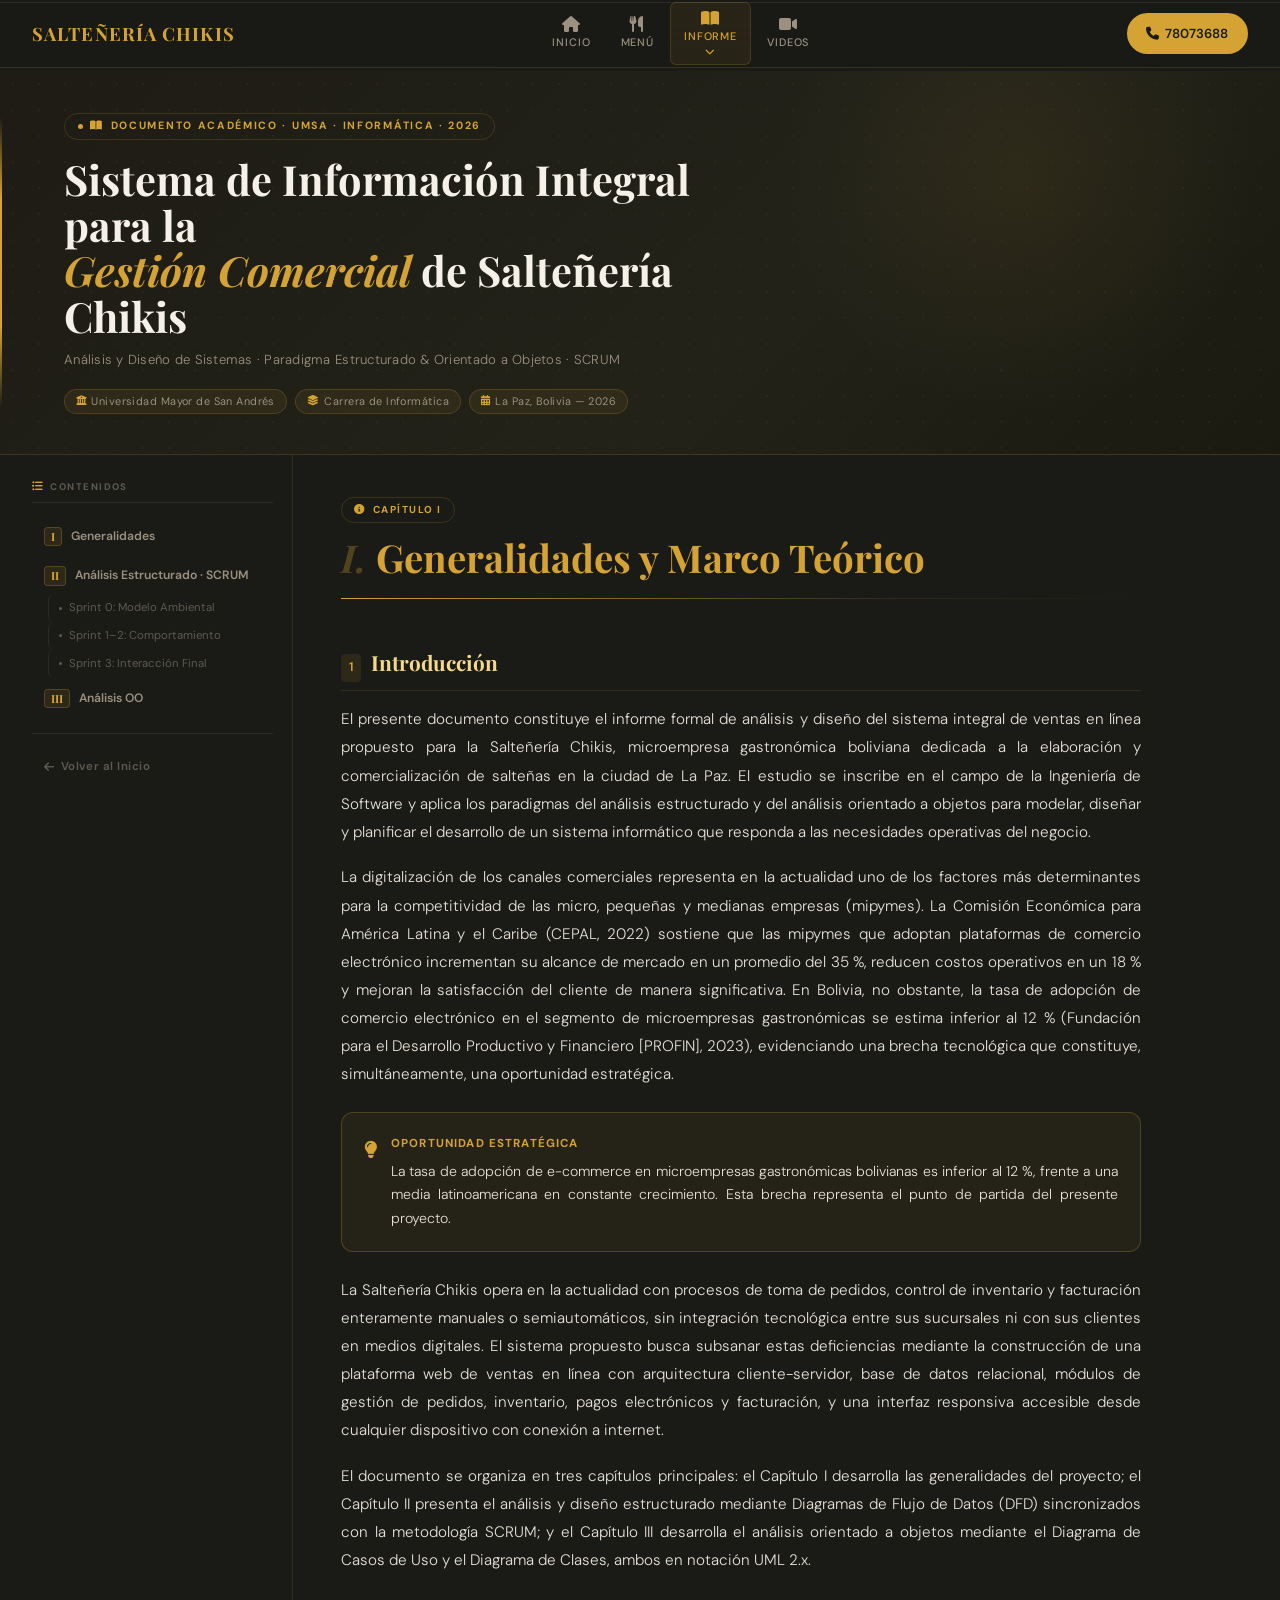
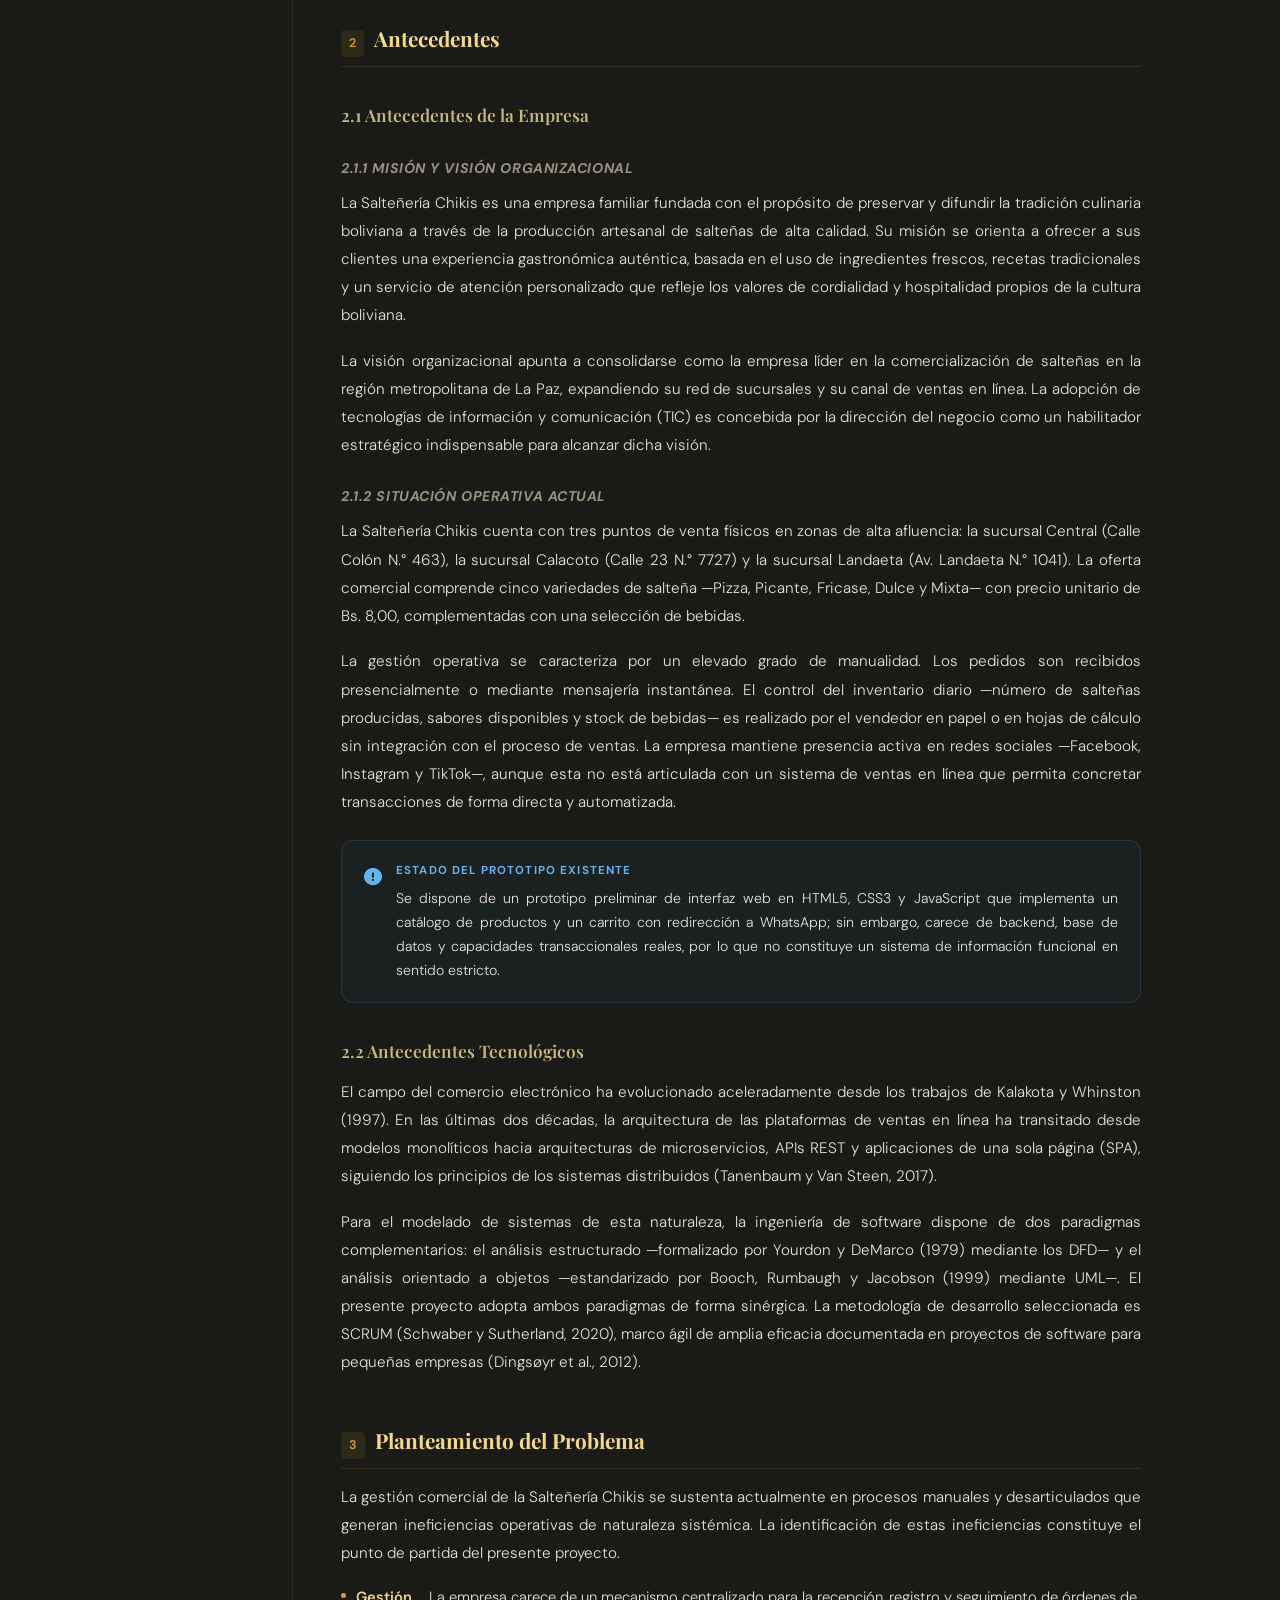
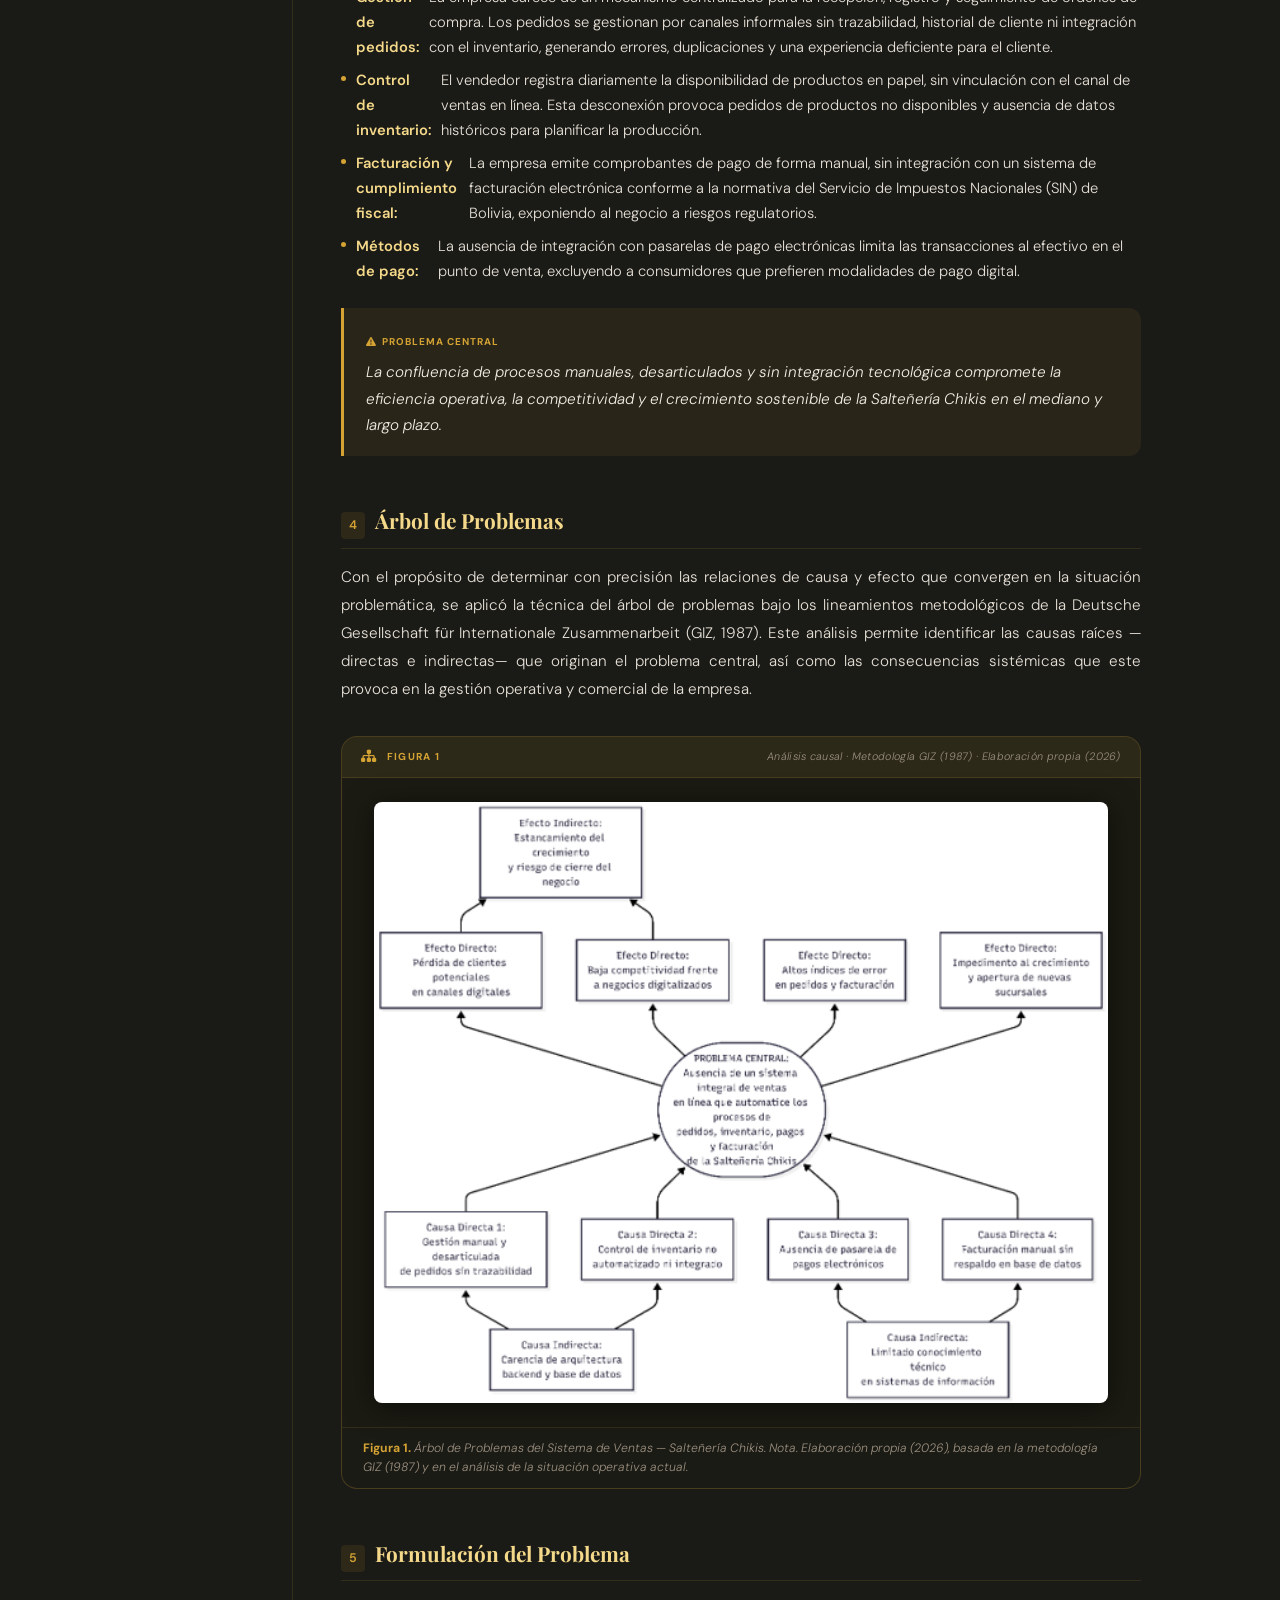
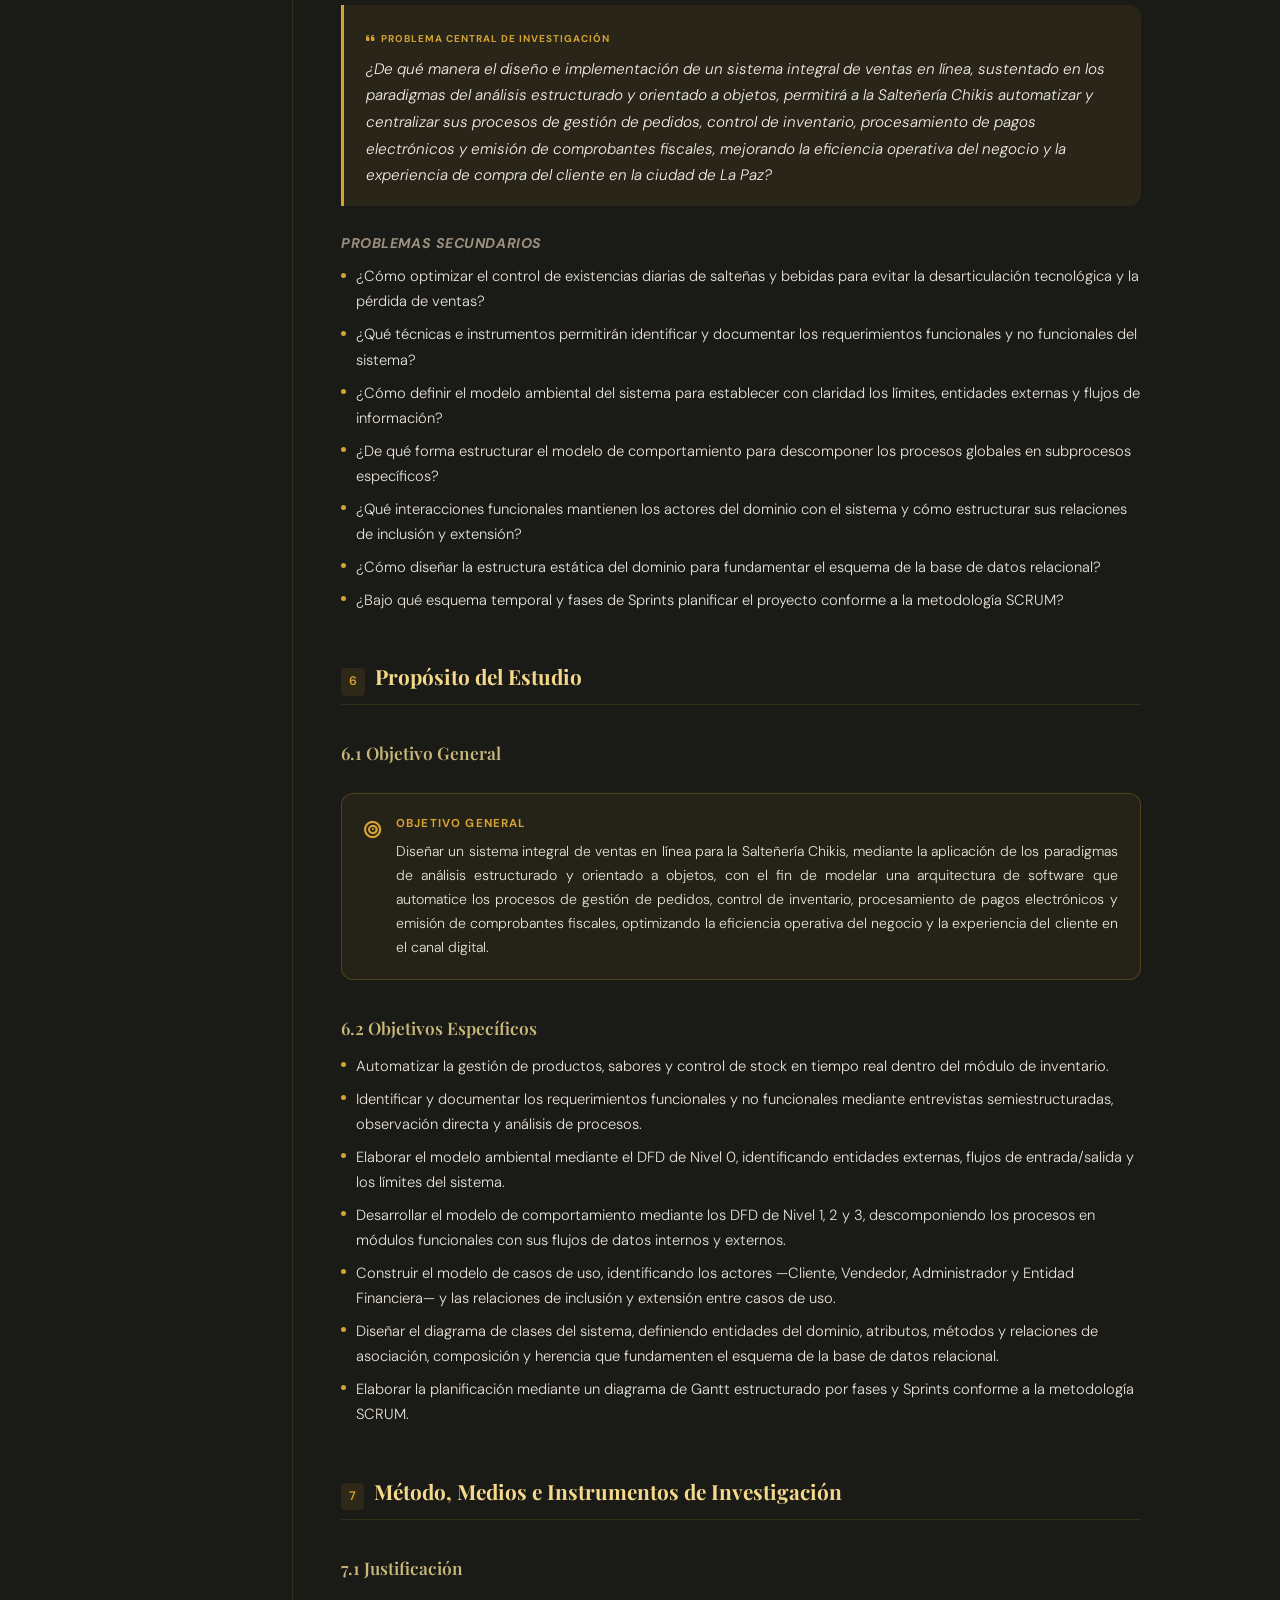
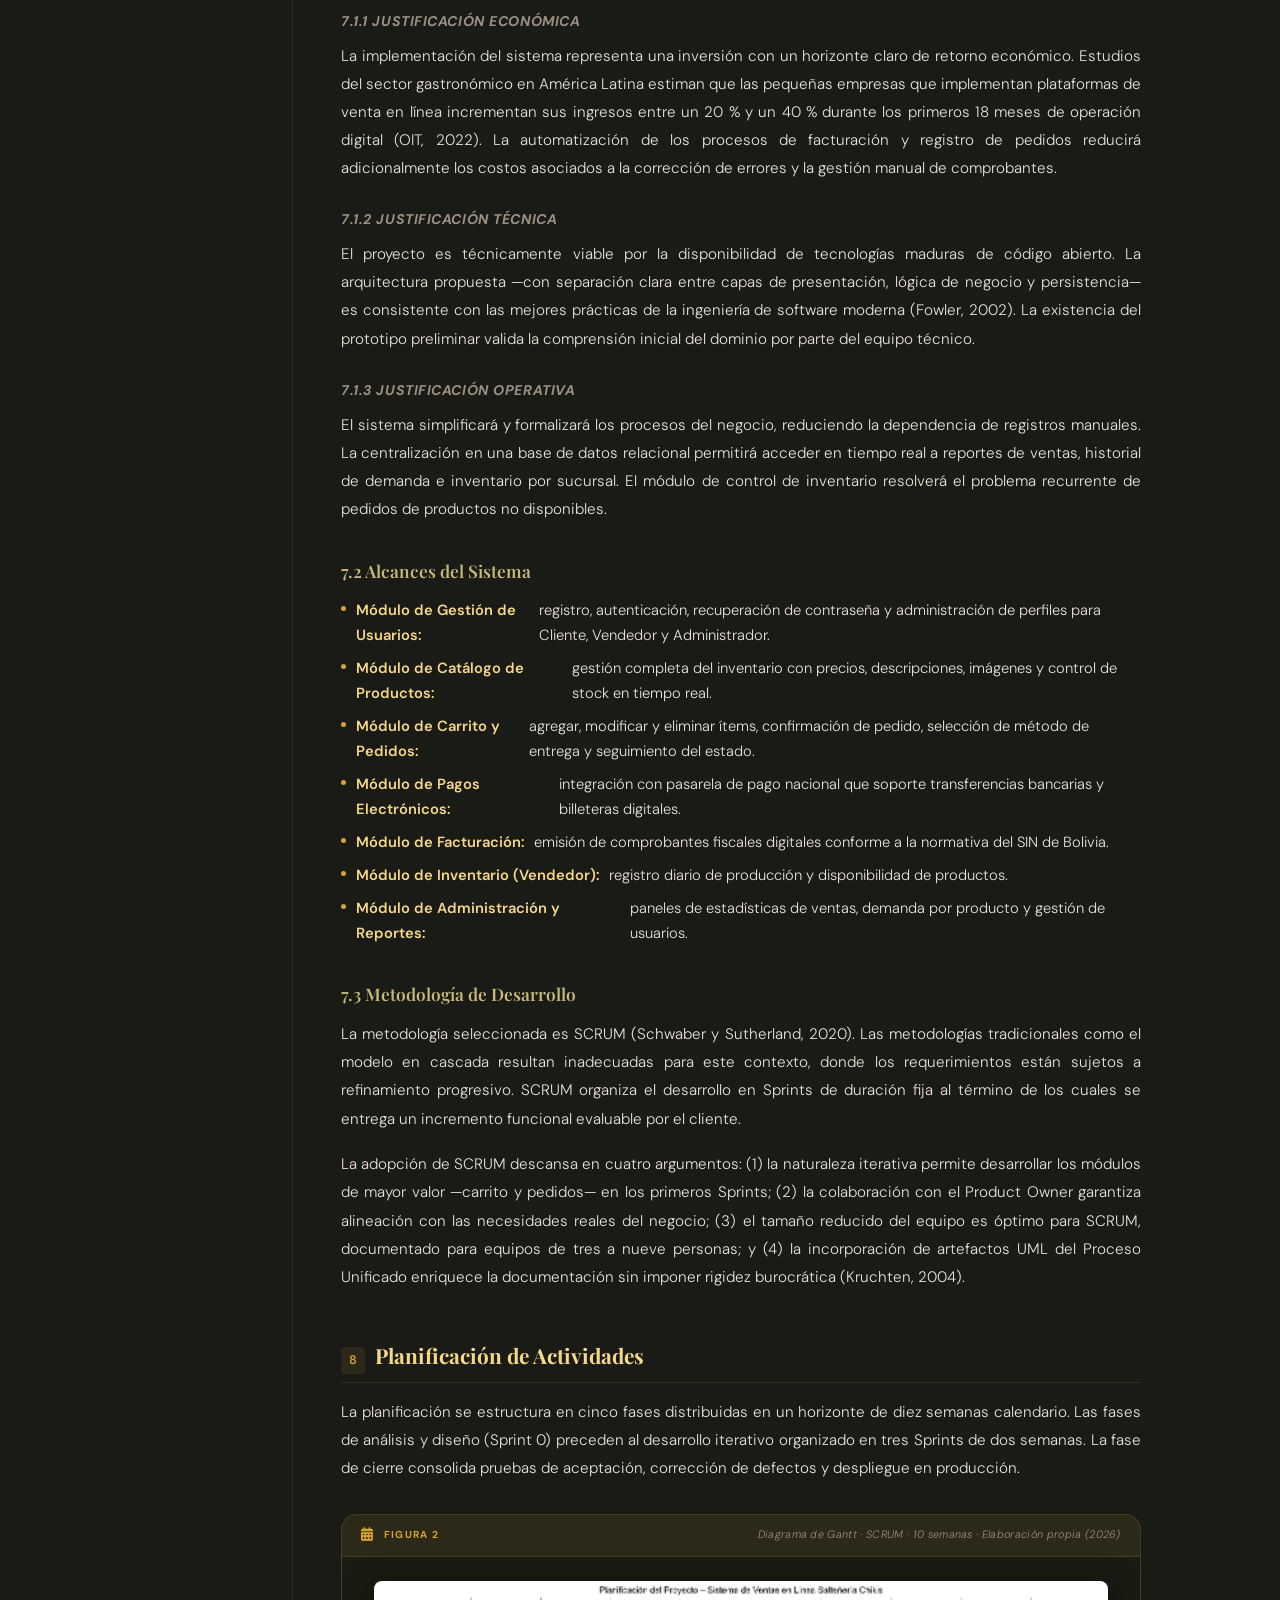
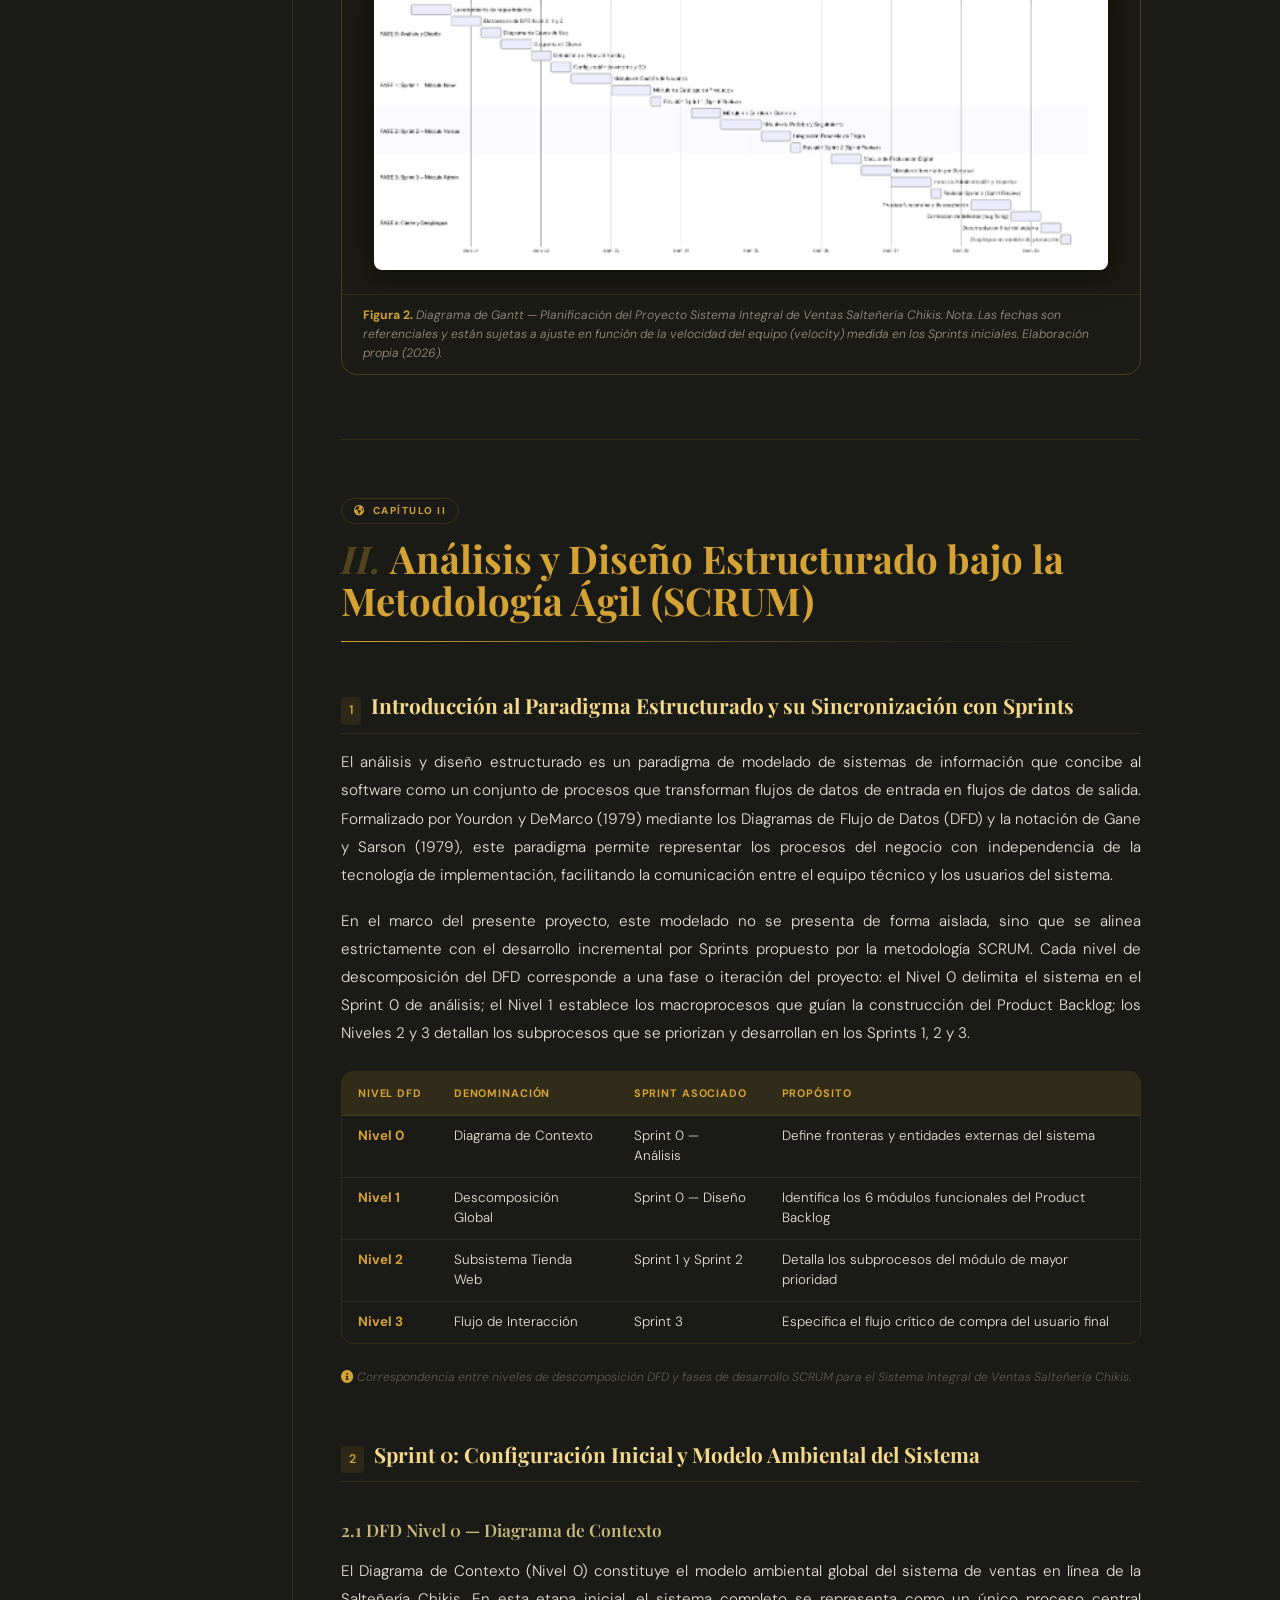
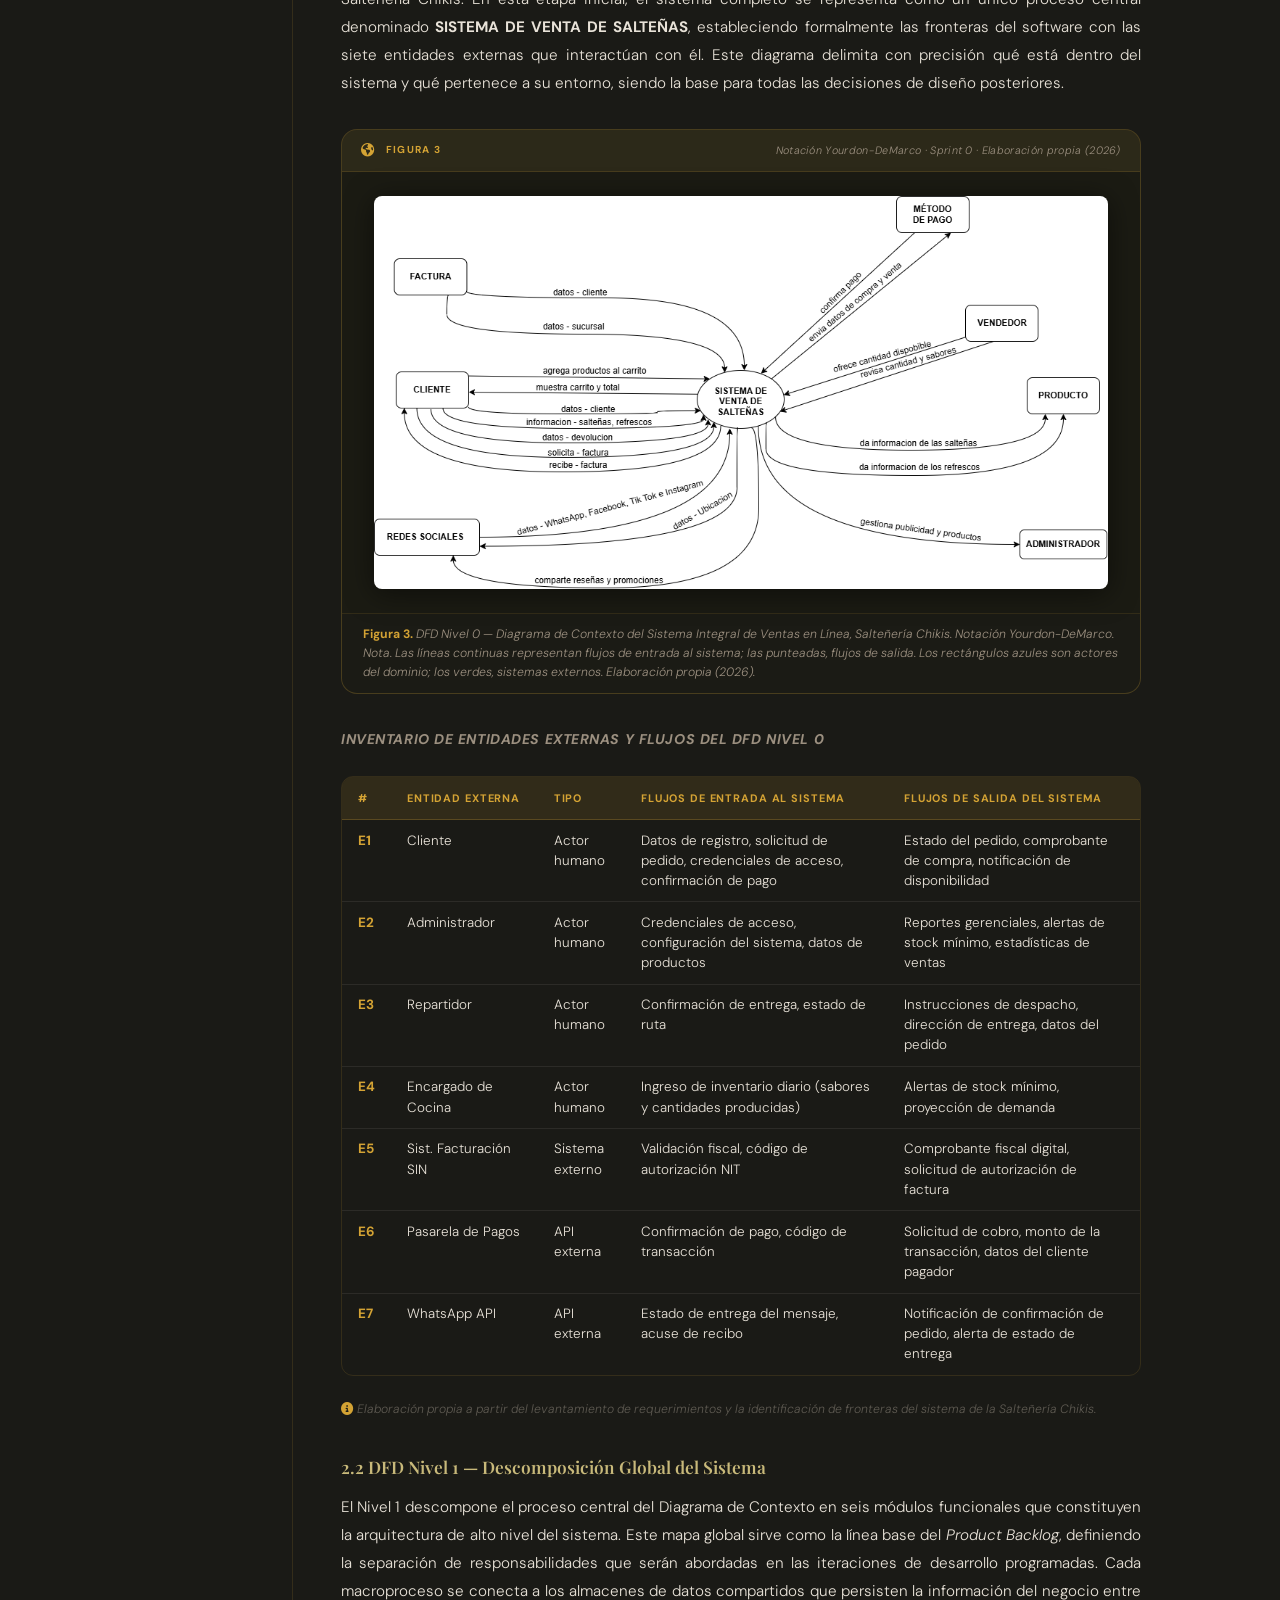
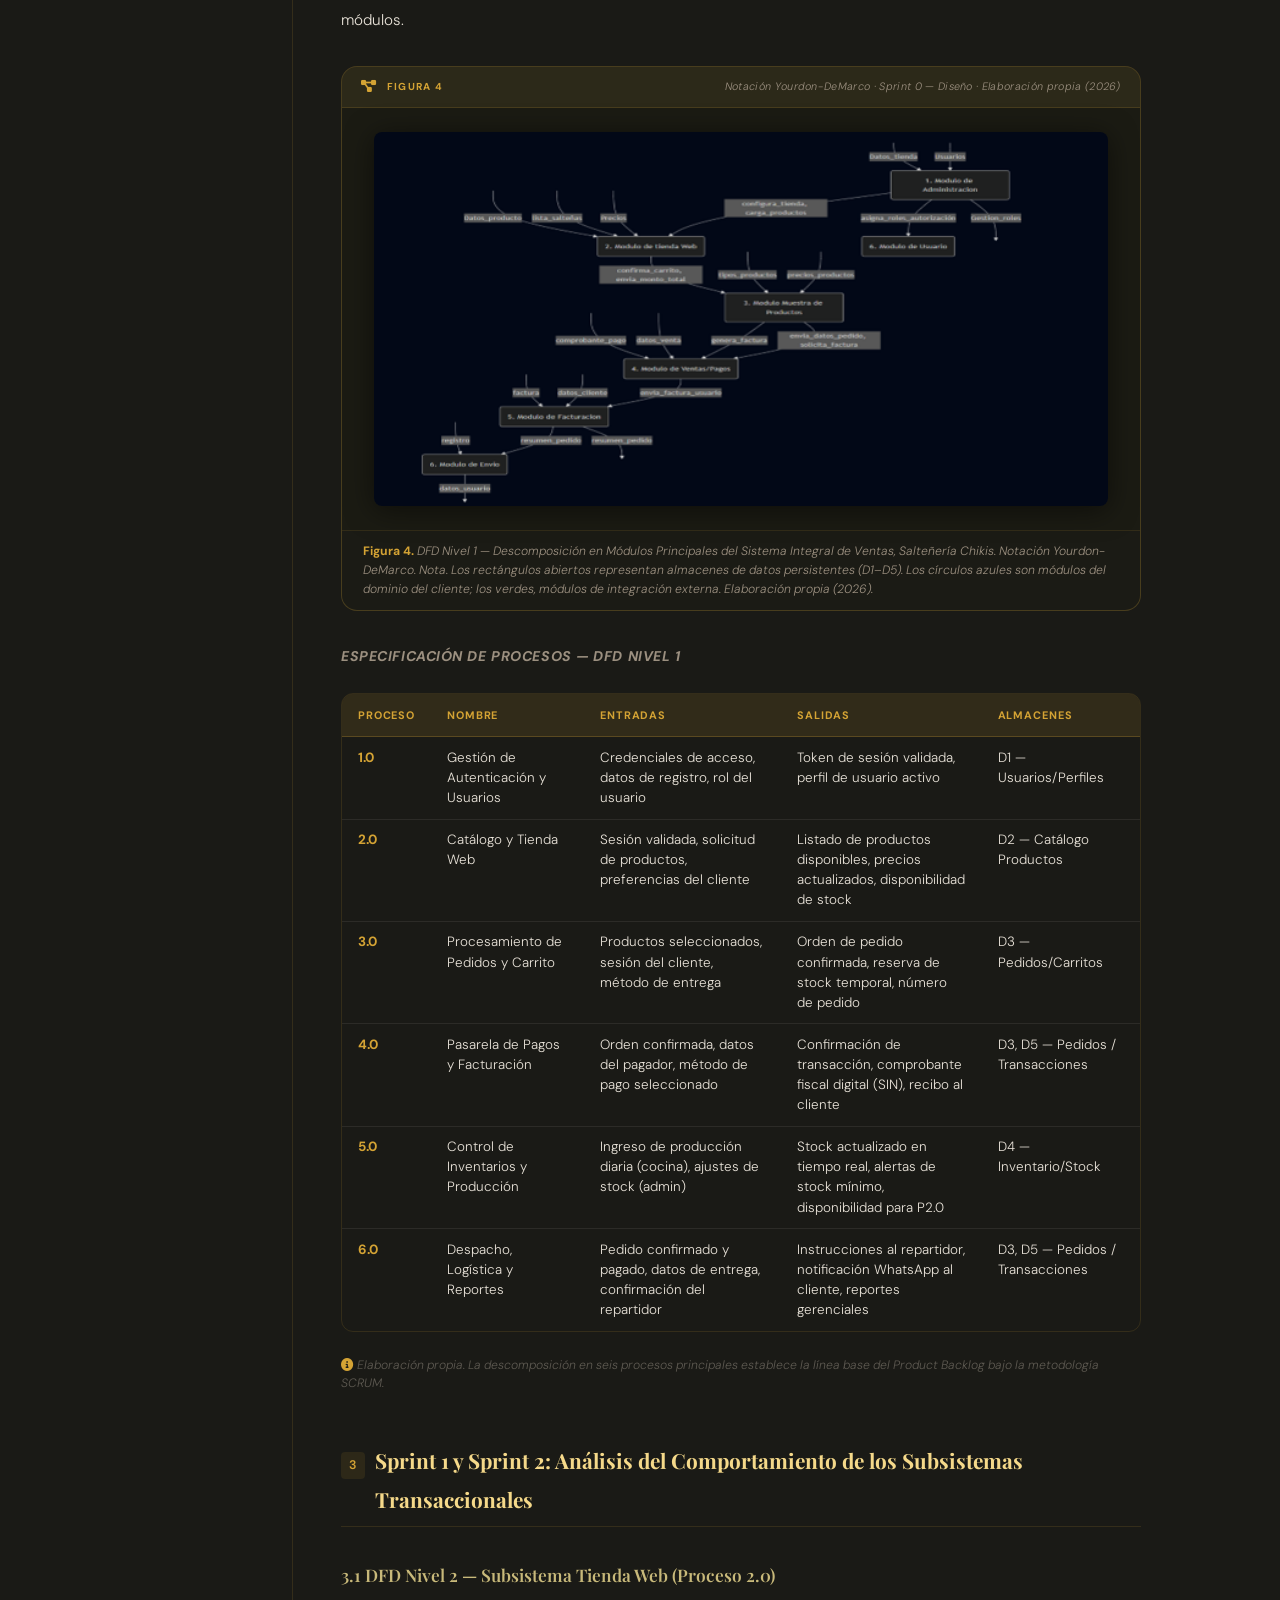
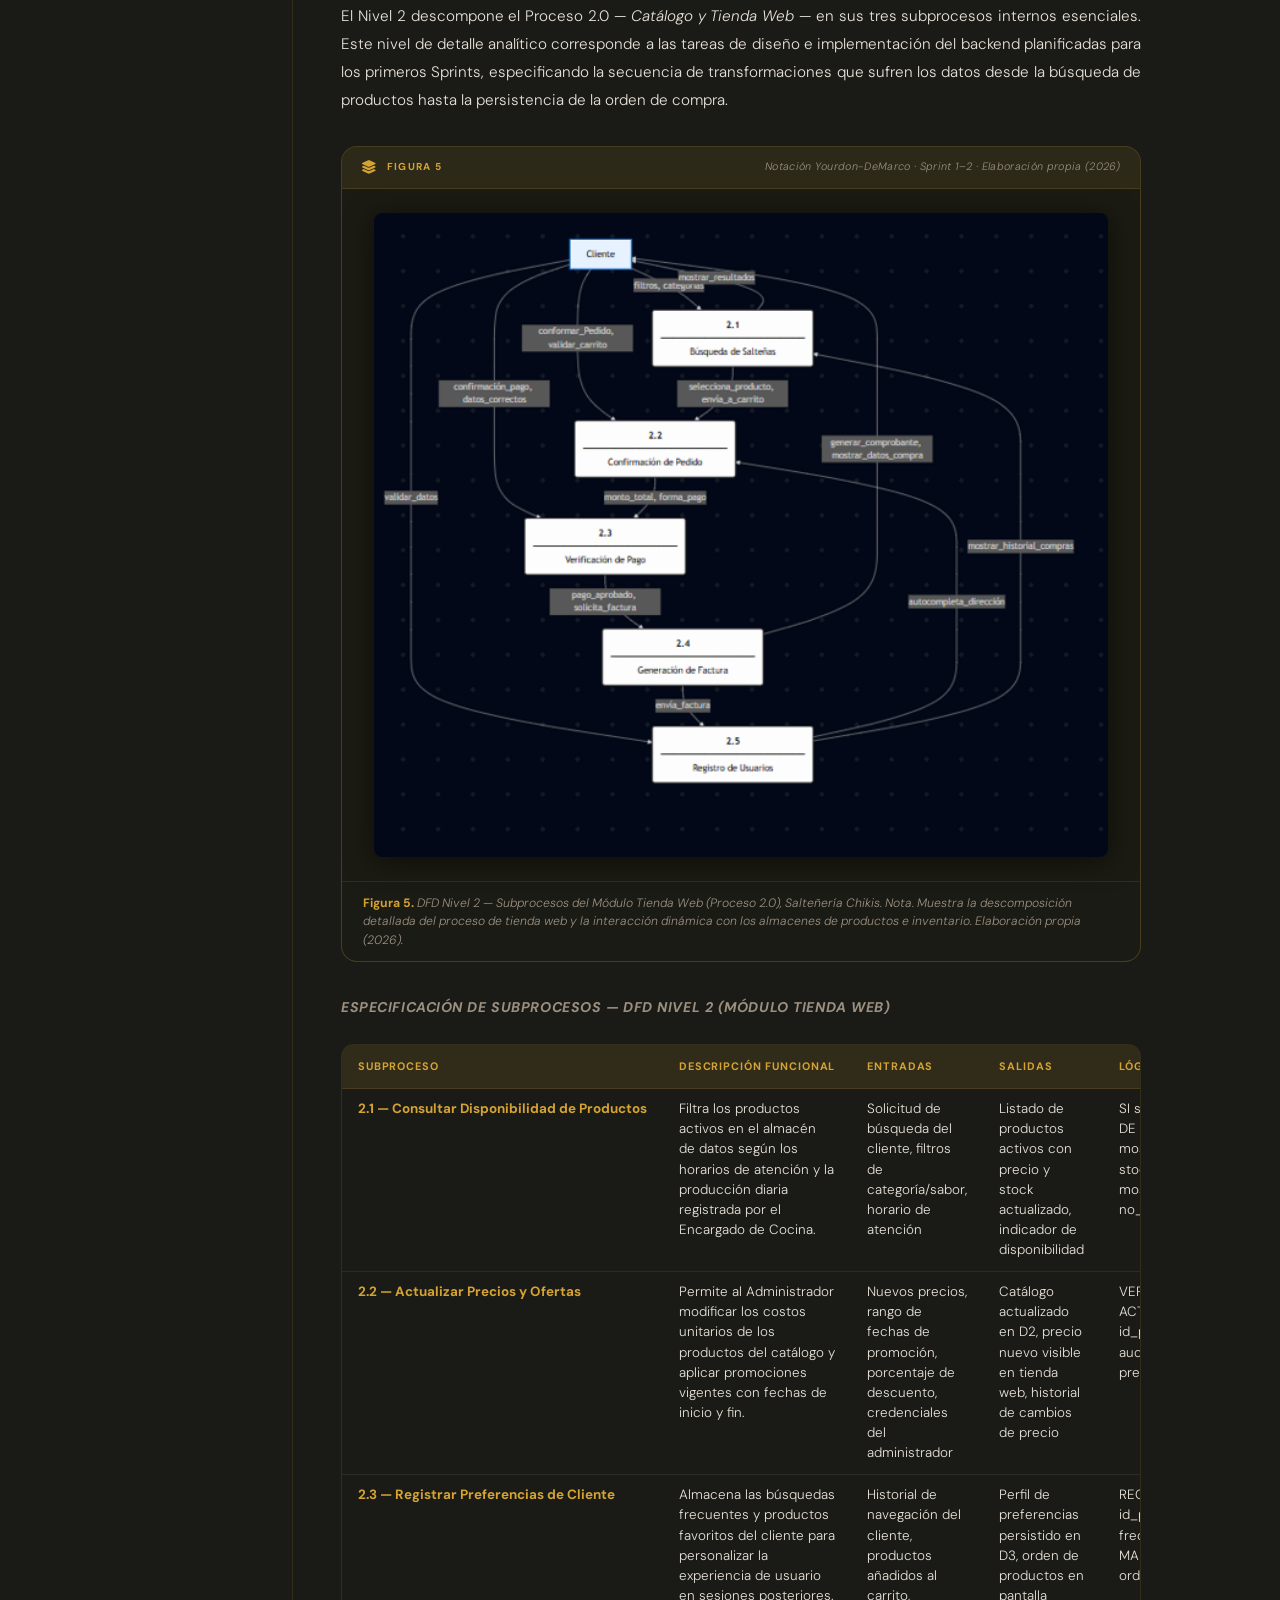
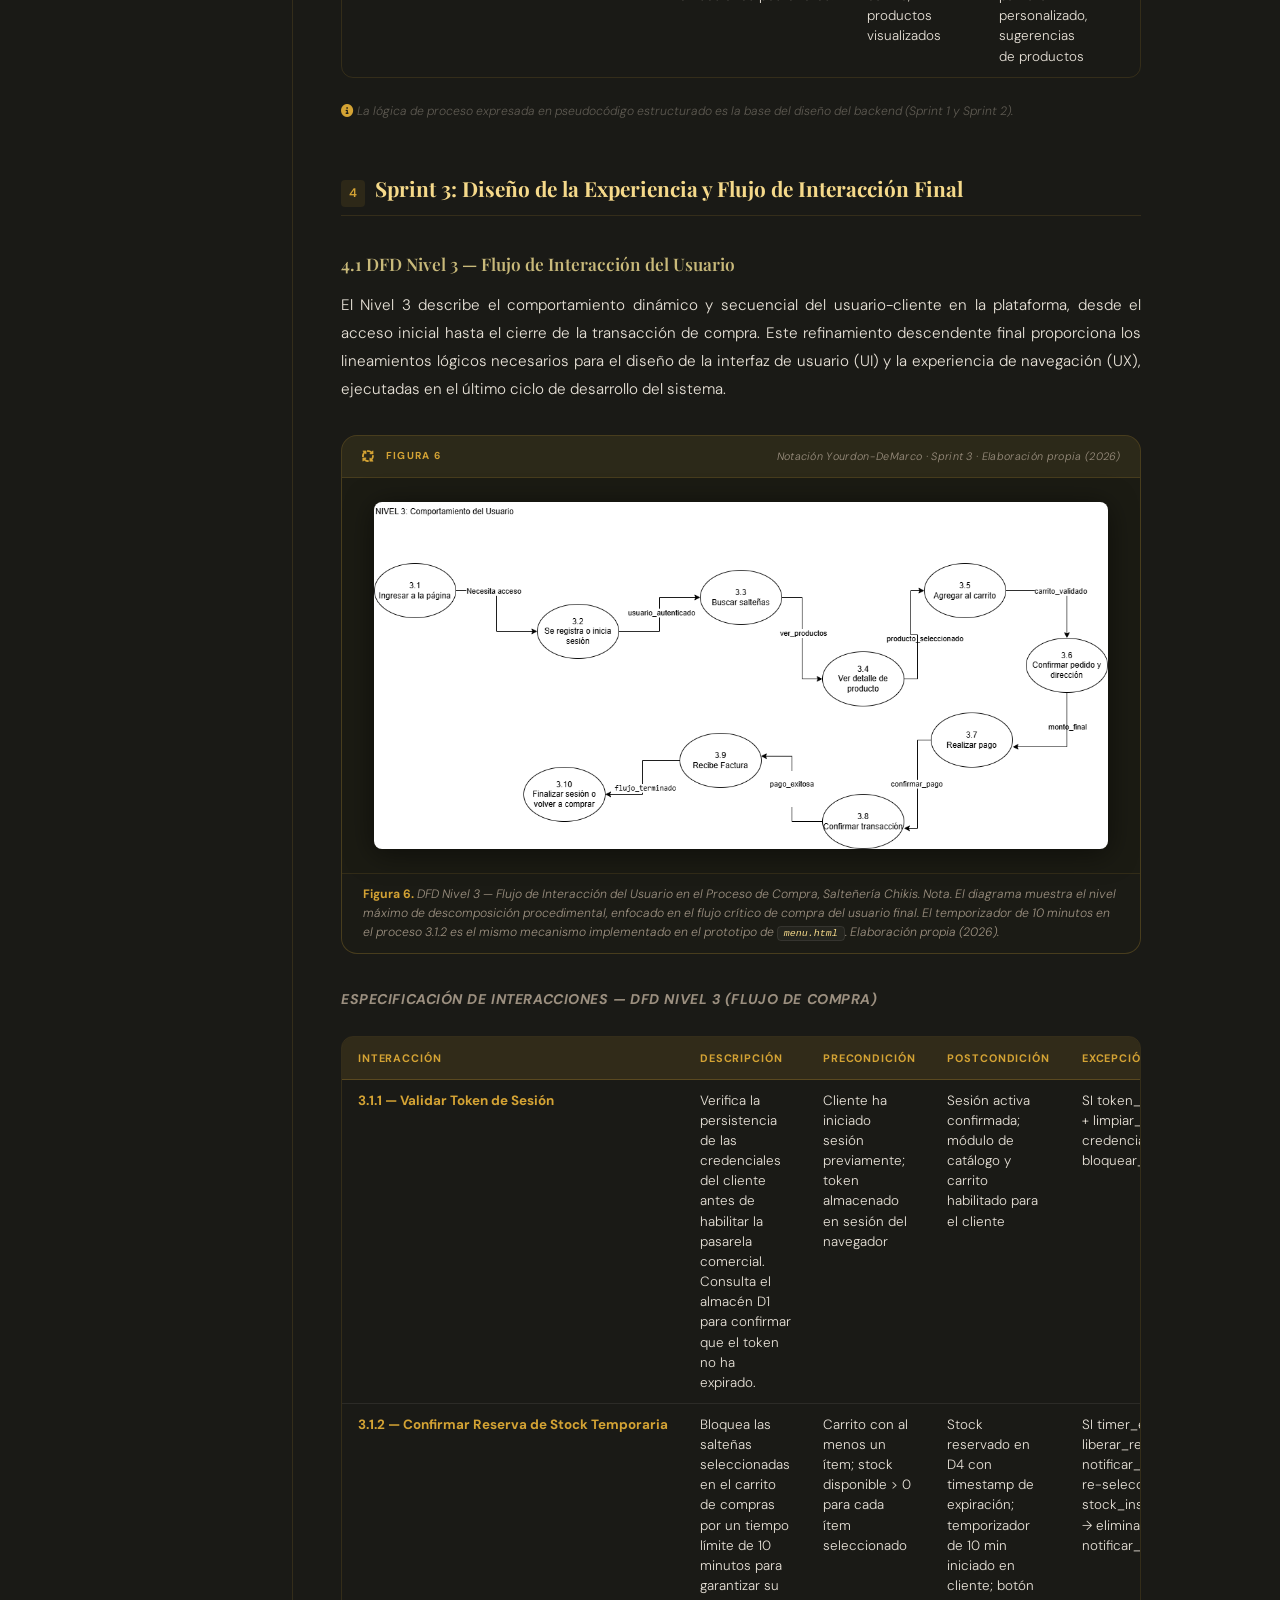
==== commit 43181641: "Add files via upload" ====
--- a/informe.html
+++ b/informe.html
@@ -4,74 +4,41 @@
   <meta charset="UTF-8">
   <meta name="viewport" content="width=device-width, initial-scale=1.0">
   <title>Informe Técnico — Sistema Integral Salteñería Chikis</title>
-
-  <!-- Fonts -->
   <link rel="preconnect" href="https://fonts.googleapis.com">
   <link rel="preconnect" href="https://fonts.gstatic.com" crossorigin>
   <link href="https://fonts.googleapis.com/css2?family=Playfair+Display:ital,wght@0,400;0,600;0,700;1,400;1,700&family=DM+Sans:ital,opsz,wght@0,9..40,300;0,9..40,400;0,9..40,500;0,9..40,600;1,9..40,400&display=swap" rel="stylesheet">
-
-  <!-- Icons -->
   <link rel="stylesheet" href="https://cdnjs.cloudflare.com/ajax/libs/font-awesome/6.2.0/css/all.min.css"
         integrity="sha512-xh6O/CkQoPOWDdYTDqeRdPCVd1SpvCA9XXcUnZS2FmJNp1coAFzvtCN9BmamE+4aHK8yyUHUSCcJHgXloTyT2A=="
         crossorigin="anonymous" referrerpolicy="no-referrer">
-
-  <!-- Global stylesheet (shared with index.html and menu.html) -->
   <link rel="stylesheet" href="estilo.css">
 </head>
 <body>
 
-  <!-- ═══════════════════════════════════════════════
-       BARRA DE PROGRESO DE LECTURA
-  ════════════════════════════════════════════════ -->
   <div class="doc-progress-bar" id="docProgressBar" role="progressbar"
        aria-label="Progreso de lectura" aria-valuenow="0" aria-valuemin="0" aria-valuemax="100">
     <div class="doc-progress-bar__fill" id="docProgressFill"></div>
   </div>
 
-
-  <!-- ═══════════════════════════════════════════════
-       NAVBAR HÍBRIDA GLOBAL — FASE 4
-       Copiar este bloque a index.html y menu.html
-  ════════════════════════════════════════════════ -->
   <section id="inicio">
     <header id="main-header">
       <div class="contenido-header">
-
-        <!-- Logo -->
         <div class="logo">
           <h1>SALTEÑERÍA CHIKIS</h1>
         </div>
-
-        <!-- Navegación híbrida: comercial + técnica -->
-        <!--
-  ════════════════════════════════════════════════════════
-  INSTRUCCIÓN: En informe.html, busca el bloque completo:
-    <nav id="nav">
-      <ul>
-        ...todo el contenido...
-      </ul>
-    </nav>
-  Y reemplázalo por este bloque:
-  ════════════════════════════════════════════════════════
--->
-
         <nav id="nav">
           <ul>
-
             <li>
               <a href="index.html">
                 <i class="fa-solid fa-house"></i>
                 <span>Inicio</span>
               </a>
             </li>
-
             <li>
               <a href="menu.html">
                 <i class="fa-solid fa-utensils"></i>
                 <span>Menú</span>
               </a>
             </li>
-
             <li class="dropdown">
               <a href="informe.html" class="dropdown-toggle active">
                 <i class="fa-solid fa-book-open"></i>
@@ -111,52 +78,40 @@
                 </li>
               </ul>
             </li>
-
             <li>
               <a href="videos.html">
                 <i class="fa-solid fa-video"></i>
                 <span>Videos</span>
               </a>
             </li>
-
           </ul>
         </nav>
-
-        <!-- CTA teléfono -->
         <div class="social">
           <a href="tel:78073688">
             <i class="fa-solid fa-phone"></i>
             78073688
           </a>
         </div>
-
-        <!-- Botón hamburguesa -->
         <div class="nav-responsive" id="bar" onclick="mostrarOcultarMenu()" aria-label="Menú">
           <i class="fa-solid fa-bars"></i>
         </div>
-
       </div>
     </header>
   </section>
-  <!-- /navbar -->
-
-
-  <!-- ═══════════════════════════════════════════════
-       HERO BANNER DEL INFORME
-  ════════════════════════════════════════════════ -->
+
   <div class="informe-hero">
     <div class="informe-hero__glow" aria-hidden="true"></div>
     <div class="informe-hero__content">
       <div class="informe-hero__kicker">
         <i class="fa-solid fa-book-open" aria-hidden="true"></i>
-        Documento Académico · UMSA · Ingeniería de Software
+        Documento Académico · UMSA · Informática · 2026
       </div>
       <h1 class="informe-hero__title">
         Sistema de Información Integral para la<br>
         <em>Gestión Comercial</em> de Salteñería Chikis
       </h1>
       <p class="informe-hero__sub">
-        Análisis y Diseño de Sistemas · Paradigma Estructurado & Orientado a Objetos · SCRUM
+        Análisis y Diseño de Sistemas · Paradigma Estructurado &amp; Orientado a Objetos · SCRUM
       </p>
       <div class="informe-hero__meta">
         <span class="informe-meta-pill">
@@ -175,18 +130,11 @@
     </div>
   </div>
 
-
-  <!-- ═══════════════════════════════════════════════
-       LAYOUT PRINCIPAL: SIDEBAR + CONTENIDO
-  ════════════════════════════════════════════════ -->
   <div class="doc-layout">
 
-    <!-- ───────────────────────────────────────────
-         SIDEBAR — Tabla de contenidos sticky
-    ─────────────────────────────────────────── -->
+    <!-- ── SIDEBAR ── -->
     <aside class="doc-sidebar" id="docSidebar" aria-label="Tabla de contenidos">
 
-      <!-- Toggle móvil -->
       <button class="doc-sidebar__mobile-toggle" id="sidebarToggle" aria-expanded="true"
               aria-controls="docSidebar">
         <span><i class="fa-solid fa-list-ul" style="color:var(--gold-400);margin-right:6px"></i>Tabla de contenidos</span>
@@ -202,7 +150,7 @@
       <div class="doc-toc-chapter toc-open" id="toc-ch1">
         <a href="#generalidades" class="toc-active">
           <span class="toc-num">I</span>
-          Generalidades y Marco Teórico
+          Generalidades
         </a>
         <ul class="doc-toc-section">
           <li><a href="#introduccion">1. Introducción</a></li>
@@ -218,14 +166,14 @@
 
       <!-- Cap II -->
       <div class="doc-toc-chapter" id="toc-ch2">
-        <a href="#modelo-ambiental">
+        <a href="#marco-teorico">
           <span class="toc-num">II</span>
           Análisis Estructurado · SCRUM
         </a>
         <ul class="doc-toc-section">
           <li><a href="#modelo-ambiental">Sprint 0: Modelo Ambiental</a></li>
           <li><a href="#modelo-comportamiento">Sprint 1–2: Comportamiento</a></li>
-          <li><a href="#marco-teorico">Sprint 3: Interacción Final</a></li>
+          <li><a href="#sprint3-interaccion">Sprint 3: Interacción Final</a></li>
         </ul>
       </div>
 
@@ -251,12 +199,8 @@
 
     </aside>
 
-
-    <!-- ───────────────────────────────────────────
-         ÁREA DE CONTENIDO
-    ─────────────────────────────────────────── -->
+    <!-- ── CONTENIDO ── -->
     <main class="doc-content" id="docContent">
-
 
       <!-- ══════════════════════════════════════════
            CAPÍTULO I — GENERALIDADES
@@ -277,7 +221,6 @@
 
         <div class="doc-body">
 
-          <!-- ── 1. INTRODUCCIÓN ── -->
           <h3 class="doc-h2" id="introduccion">
             <span class="doc-num">1</span>
             Introducción
@@ -299,8 +242,6 @@
 
           <p>El documento se organiza en tres capítulos principales: el Capítulo I desarrolla las generalidades del proyecto; el Capítulo II presenta el análisis y diseño estructurado mediante Diagramas de Flujo de Datos (DFD) sincronizados con la metodología SCRUM; y el Capítulo III desarrolla el análisis orientado a objetos mediante el Diagrama de Casos de Uso y el Diagrama de Clases, ambos en notación UML 2.x.</p>
 
-
-          <!-- ── 2. ANTECEDENTES ── -->
           <h3 class="doc-h2" id="antecedentes">
             <span class="doc-num">2</span>
             Antecedentes
@@ -334,8 +275,6 @@
 
           <p>Para el modelado de sistemas de esta naturaleza, la ingeniería de software dispone de dos paradigmas complementarios: el análisis estructurado —formalizado por Yourdon y DeMarco (1979) mediante los DFD— y el análisis orientado a objetos —estandarizado por Booch, Rumbaugh y Jacobson (1999) mediante UML—. El presente proyecto adopta ambos paradigmas de forma sinérgica. La metodología de desarrollo seleccionada es SCRUM (Schwaber y Sutherland, 2020), marco ágil de amplia eficacia documentada en proyectos de software para pequeñas empresas (Dingsøyr et al., 2012).</p>
 
-
-          <!-- ── 3. PLANTEAMIENTO ── -->
           <h3 class="doc-h2" id="planteamiento">
             <span class="doc-num">3</span>
             Planteamiento del Problema
@@ -355,8 +294,6 @@
             <p>La confluencia de procesos manuales, desarticulados y sin integración tecnológica compromete la eficiencia operativa, la competitividad y el crecimiento sostenible de la Salteñería Chikis en el mediano y largo plazo.</p>
           </div>
 
-
-          <!-- ── 4. ÁRBOL DE PROBLEMAS ── -->
           <h3 class="doc-h2" id="arbol-problemas">
             <span class="doc-num">4</span>
             Árbol de Problemas
@@ -364,27 +301,21 @@
 
           <p>Con el propósito de determinar con precisión las relaciones de causa y efecto que convergen en la situación problemática, se aplicó la técnica del árbol de problemas bajo los lineamientos metodológicos de la Deutsche Gesellschaft für Internationale Zusammenarbeit (GIZ, 1987). Este análisis permite identificar las causas raíces —directas e indirectas— que originan el problema central, así como las consecuencias sistémicas que este provoca en la gestión operativa y comercial de la empresa.</p>
 
-          <!-- Árbol de problemas visual en SVG inline -->
           <figure class="doc-figure">
-  <div class="doc-figure__header">
-    <i class="fa-solid fa-sitemap" aria-hidden="true"></i>
-    <span class="doc-figure__header-label">Figura 1</span>
-    <span class="doc-figure__header-sub">Análisis causal · Metodología GIZ (1987) · Elaboración propia (2026)</span>
-  </div>
-  <div class="doc-figure__img-wrap">
-    <img
-      src="img/arbol-problemas.png"
-      alt="Árbol de Problemas del Sistema de Ventas Salteñería Chikis"
-      loading="lazy"
-    >
-  </div>
-  <figcaption>
-    <strong>Figura 1.</strong> Árbol de Problemas del Sistema de Ventas — Salteñería Chikis.
-    <em>Nota.</em> Elaboración propia (2026), basada en la metodología GIZ (1987) y en el análisis de la situación operativa actual.
-  </figcaption>
-</figure>
-
-          <!-- ── 5. FORMULACIÓN ── -->
+            <div class="doc-figure__header">
+              <i class="fa-solid fa-sitemap" aria-hidden="true"></i>
+              <span class="doc-figure__header-label">Figura 1</span>
+              <span class="doc-figure__header-sub">Análisis causal · Metodología GIZ (1987) · Elaboración propia (2026)</span>
+            </div>
+            <div class="doc-figure__img-wrap">
+              <img src="img/arbol-problemas.png" alt="Árbol de Problemas del Sistema de Ventas Salteñería Chikis" loading="lazy">
+            </div>
+            <figcaption>
+              <strong>Figura 1.</strong> Árbol de Problemas del Sistema de Ventas — Salteñería Chikis.
+              <em>Nota.</em> Elaboración propia (2026), basada en la metodología GIZ (1987) y en el análisis de la situación operativa actual.
+            </figcaption>
+          </figure>
+
           <h3 class="doc-h2" id="formulacion">
             <span class="doc-num">5</span>
             Formulación del Problema
@@ -406,8 +337,6 @@
             <li>¿Bajo qué esquema temporal y fases de Sprints planificar el proyecto conforme a la metodología SCRUM?</li>
           </ul>
 
-
-          <!-- ── 6. PROPÓSITO ── -->
           <h3 class="doc-h2" id="proposito">
             <span class="doc-num">6</span>
             Propósito del Estudio
@@ -433,8 +362,6 @@
             <li>Elaborar la planificación mediante un diagrama de Gantt estructurado por fases y Sprints conforme a la metodología SCRUM.</li>
           </ul>
 
-
-          <!-- ── 7. MÉTODO E INSTRUMENTOS ── -->
           <h3 class="doc-h2" id="metodo">
             <span class="doc-num">7</span>
             Método, Medios e Instrumentos de Investigación
@@ -452,8 +379,6 @@
           <p>El sistema simplificará y formalizará los procesos del negocio, reduciendo la dependencia de registros manuales. La centralización en una base de datos relacional permitirá acceder en tiempo real a reportes de ventas, historial de demanda e inventario por sucursal. El módulo de control de inventario resolverá el problema recurrente de pedidos de productos no disponibles.</p>
 
           <h4 class="doc-h3">7.2 Alcances del Sistema</h4>
-
-          <p>Los módulos funcionales incluidos en el alcance son:</p>
           <ul>
             <li><strong>Módulo de Gestión de Usuarios:</strong> registro, autenticación, recuperación de contraseña y administración de perfiles para Cliente, Vendedor y Administrador.</li>
             <li><strong>Módulo de Catálogo de Productos:</strong> gestión completa del inventario con precios, descripciones, imágenes y control de stock en tiempo real.</li>
@@ -464,16 +389,10 @@
             <li><strong>Módulo de Administración y Reportes:</strong> paneles de estadísticas de ventas, demanda por producto y gestión de usuarios.</li>
           </ul>
 
-          <p>Las exclusiones del alcance incluyen la logística de entrega a domicilio, la integración con sistemas contables externos, el soporte para múltiples monedas, el desarrollo de aplicaciones móviles nativas, los programas de fidelización de clientes y la publicación automática en redes sociales. Geográficamente, el sistema opera en las tres sucursales actuales con arquitectura escalable a nuevas sucursales.</p>
-
           <h4 class="doc-h3">7.3 Metodología de Desarrollo</h4>
-
           <p>La metodología seleccionada es SCRUM (Schwaber y Sutherland, 2020). Las metodologías tradicionales como el modelo en cascada resultan inadecuadas para este contexto, donde los requerimientos están sujetos a refinamiento progresivo. SCRUM organiza el desarrollo en Sprints de duración fija al término de los cuales se entrega un incremento funcional evaluable por el cliente.</p>
-
           <p>La adopción de SCRUM descansa en cuatro argumentos: (1) la naturaleza iterativa permite desarrollar los módulos de mayor valor —carrito y pedidos— en los primeros Sprints; (2) la colaboración con el Product Owner garantiza alineación con las necesidades reales del negocio; (3) el tamaño reducido del equipo es óptimo para SCRUM, documentado para equipos de tres a nueve personas; y (4) la incorporación de artefactos UML del Proceso Unificado enriquece la documentación sin imponer rigidez burocrática (Kruchten, 2004).</p>
 
-
-          <!-- ── 8. PLANIFICACIÓN ── -->
           <h3 class="doc-h2" id="planificacion">
             <span class="doc-num">8</span>
             Planificación de Actividades
@@ -481,37 +400,31 @@
 
           <p>La planificación se estructura en cinco fases distribuidas en un horizonte de diez semanas calendario. Las fases de análisis y diseño (Sprint 0) preceden al desarrollo iterativo organizado en tres Sprints de dos semanas. La fase de cierre consolida pruebas de aceptación, corrección de defectos y despliegue en producción.</p>
 
-          <!-- Tabla de Gantt -->
           <figure class="doc-figure">
-  <div class="doc-figure__header">
-    <i class="fa-solid fa-calendar-days" aria-hidden="true"></i>
-    <span class="doc-figure__header-label">Figura 2</span>
-    <span class="doc-figure__header-sub">Diagrama de Gantt · SCRUM · 10 semanas · Elaboración propia (2026)</span>
-  </div>
-  <div class="doc-figure__img-wrap">
-    <img
-      src="img/gantt.png"
-      alt="Diagrama de Gantt — Planificación del Proyecto Sistema Integral de Ventas Salteñería Chikis"
-      loading="lazy"
-    >
-  </div>
-  <figcaption>
-    <strong>Figura 2.</strong> Diagrama de Gantt — Planificación del Proyecto Sistema Integral de Ventas Salteñería Chikis.
-    <em>Nota.</em> Las fechas son referenciales y están sujetas a ajuste en función de la velocidad del equipo (<em>velocity</em>) medida en los Sprints iniciales. Elaboración propia (2026).
-  </figcaption>
-</figure>
+            <div class="doc-figure__header">
+              <i class="fa-solid fa-calendar-days" aria-hidden="true"></i>
+              <span class="doc-figure__header-label">Figura 2</span>
+              <span class="doc-figure__header-sub">Diagrama de Gantt · SCRUM · 10 semanas · Elaboración propia (2026)</span>
+            </div>
+            <div class="doc-figure__img-wrap">
+              <img src="img/gantt.png" alt="Diagrama de Gantt — Planificación del Proyecto Sistema Integral de Ventas Salteñería Chikis" loading="lazy">
+            </div>
+            <figcaption>
+              <strong>Figura 2.</strong> Diagrama de Gantt — Planificación del Proyecto Sistema Integral de Ventas Salteñería Chikis.
+              <em>Nota.</em> Las fechas son referenciales y están sujetas a ajuste en función de la velocidad del equipo (<em>velocity</em>) medida en los Sprints iniciales. Elaboración propia (2026).
+            </figcaption>
+          </figure>
 
         </div>
-        <!-- /doc-body -->
-
       </article>
-      <!-- /Capítulo I -->
 
 
       <!-- ══════════════════════════════════════════
-           CAPÍTULO II — ANÁLISIS ESTRUCTURADO · SCRUM
+           CAPÍTULO II — ANÁLISIS ESTRUCTURADO
+           id="marco-teorico" aquí, al inicio del capítulo
       ══════════════════════════════════════════ -->
-      <article class="doc-chapter" id="modelo-ambiental">
+      <article class="doc-chapter" id="marco-teorico">
+
         <div class="doc-chapter-header">
           <div class="doc-chapter-eyebrow">
             <i class="fa-solid fa-earth-americas"></i>
@@ -526,7 +439,6 @@
 
         <div class="doc-body">
 
-          <!-- ── INTRO PARADIGMA ── -->
           <h3 class="doc-h2">
             <span class="doc-num">1</span>
             Introducción al Paradigma Estructurado y su Sincronización con Sprints
@@ -536,7 +448,6 @@
 
           <p>En el marco del presente proyecto, este modelado no se presenta de forma aislada, sino que se alinea estrictamente con el desarrollo incremental por Sprints propuesto por la metodología SCRUM. Cada nivel de descomposición del DFD corresponde a una fase o iteración del proyecto: el Nivel 0 delimita el sistema en el Sprint 0 de análisis; el Nivel 1 establece los macroprocesos que guían la construcción del Product Backlog; los Niveles 2 y 3 detallan los subprocesos que se priorizan y desarrollan en los Sprints 1, 2 y 3.</p>
 
-          <!-- Tabla de sincronización DFD-SCRUM -->
           <div class="doc-table-wrap">
             <table class="doc-table">
               <thead>
@@ -557,11 +468,9 @@
           </div>
           <span class="doc-note"><i class="fa-solid fa-circle-info" style="color:var(--gold-400);margin-right:4px"></i>Correspondencia entre niveles de descomposición DFD y fases de desarrollo SCRUM para el Sistema Integral de Ventas Salteñería Chikis.</span>
 
-
-          <!-- ══════════════════════════════
-               SPRINT 0 — MODELO AMBIENTAL
-          ══════════════════════════════ -->
-          <h3 class="doc-h2" style="margin-top:3rem" id="sprint0-ambiental">
+          <!-- ── SPRINT 0: MODELO AMBIENTAL ── -->
+          <!-- id="modelo-ambiental" en el h3 para que el anchor funcione exactamente aquí -->
+          <h3 class="doc-h2" id="modelo-ambiental" style="margin-top:3rem">
             <span class="doc-num">2</span>
             Sprint 0: Configuración Inicial y Modelo Ambiental del Sistema
           </h3>
@@ -570,191 +479,81 @@
 
           <p>El Diagrama de Contexto (Nivel 0) constituye el modelo ambiental global del sistema de ventas en línea de la Salteñería Chikis. En esta etapa inicial, el sistema completo se representa como un único proceso central denominado <strong>SISTEMA DE VENTA DE SALTEÑAS</strong>, estableciendo formalmente las fronteras del software con las siete entidades externas que interactúan con él. Este diagrama delimita con precisión qué está dentro del sistema y qué pertenece a su entorno, siendo la base para todas las decisiones de diseño posteriores.</p>
 
-          <!-- ── DFD NIVEL 0 — SVG ── -->
           <figure class="doc-figure">
-  <div class="doc-figure__header">
-    <i class="fa-solid fa-earth-americas" aria-hidden="true"></i>
-    <span class="doc-figure__header-label">Figura 3</span>
-    <span class="doc-figure__header-sub">Notación Yourdon-DeMarco · Sprint 0 · Elaboración propia (2026)</span>
-  </div>
-  <div class="doc-figure__img-wrap">
-    <img
-      src="img/dfd-nivel-0.png"
-      alt="DFD Nivel 0 — Diagrama de Contexto del Sistema Integral de Ventas en Línea, Salteñería Chikis"
-      loading="lazy"
-    >
-  </div>
-  <figcaption>
-    <strong>Figura 3.</strong> DFD Nivel 0 — Diagrama de Contexto del Sistema Integral de Ventas en Línea, Salteñería Chikis.
-    Notación Yourdon-DeMarco.
-    <em>Nota.</em> Las líneas continuas representan flujos de entrada al sistema; las punteadas, flujos de salida.
-    Los rectángulos azules son actores del dominio; los verdes, sistemas externos. Elaboración propia (2026).
-  </figcaption>
-</figure>
-
-          <!-- Tabla de entidades externas -->
+            <div class="doc-figure__header">
+              <i class="fa-solid fa-earth-americas" aria-hidden="true"></i>
+              <span class="doc-figure__header-label">Figura 3</span>
+              <span class="doc-figure__header-sub">Notación Yourdon-DeMarco · Sprint 0 · Elaboración propia (2026)</span>
+            </div>
+            <div class="doc-figure__img-wrap">
+              <img src="img/dfd-nivel-0.png" alt="DFD Nivel 0 — Diagrama de Contexto del Sistema Integral de Ventas en Línea, Salteñería Chikis" loading="lazy">
+            </div>
+            <figcaption>
+              <strong>Figura 3.</strong> DFD Nivel 0 — Diagrama de Contexto del Sistema Integral de Ventas en Línea, Salteñería Chikis. Notación Yourdon-DeMarco.
+              <em>Nota.</em> Las líneas continuas representan flujos de entrada al sistema; las punteadas, flujos de salida. Los rectángulos azules son actores del dominio; los verdes, sistemas externos. Elaboración propia (2026).
+            </figcaption>
+          </figure>
+
           <h5 class="doc-h4">Inventario de Entidades Externas y Flujos del DFD Nivel 0</h5>
           <div class="doc-table-wrap">
             <table class="doc-table">
               <thead>
                 <tr>
-                  <th>#</th>
-                  <th>Entidad Externa</th>
-                  <th>Tipo</th>
-                  <th>Flujos de Entrada al Sistema</th>
-                  <th>Flujos de Salida del Sistema</th>
+                  <th>#</th><th>Entidad Externa</th><th>Tipo</th>
+                  <th>Flujos de Entrada al Sistema</th><th>Flujos de Salida del Sistema</th>
                 </tr>
               </thead>
               <tbody>
-                <tr>
-                  <td>E1</td>
-                  <td>Cliente</td>
-                  <td>Actor humano</td>
-                  <td>Datos de registro, solicitud de pedido, credenciales de acceso, confirmación de pago</td>
-                  <td>Estado del pedido, comprobante de compra, notificación de disponibilidad</td>
-                </tr>
-                <tr>
-                  <td>E2</td>
-                  <td>Administrador</td>
-                  <td>Actor humano</td>
-                  <td>Credenciales de acceso, configuración del sistema, datos de productos</td>
-                  <td>Reportes gerenciales, alertas de stock mínimo, estadísticas de ventas</td>
-                </tr>
-                <tr>
-                  <td>E3</td>
-                  <td>Repartidor</td>
-                  <td>Actor humano</td>
-                  <td>Confirmación de entrega, estado de ruta</td>
-                  <td>Instrucciones de despacho, dirección de entrega, datos del pedido</td>
-                </tr>
-                <tr>
-                  <td>E4</td>
-                  <td>Encargado de Cocina</td>
-                  <td>Actor humano</td>
-                  <td>Ingreso de inventario diario (sabores y cantidades producidas)</td>
-                  <td>Alertas de stock mínimo, proyección de demanda</td>
-                </tr>
-                <tr>
-                  <td>E5</td>
-                  <td>Sist. Facturación SIN</td>
-                  <td>Sistema externo</td>
-                  <td>Validación fiscal, código de autorización NIT</td>
-                  <td>Comprobante fiscal digital, solicitud de autorización de factura</td>
-                </tr>
-                <tr>
-                  <td>E6</td>
-                  <td>Pasarela de Pagos</td>
-                  <td>API externa</td>
-                  <td>Confirmación de pago, código de transacción</td>
-                  <td>Solicitud de cobro, monto de la transacción, datos del cliente pagador</td>
-                </tr>
-                <tr>
-                  <td>E7</td>
-                  <td>WhatsApp API</td>
-                  <td>API externa</td>
-                  <td>Estado de entrega del mensaje, acuse de recibo</td>
-                  <td>Notificación de confirmación de pedido, alerta de estado de entrega</td>
-                </tr>
+                <tr><td>E1</td><td>Cliente</td><td>Actor humano</td><td>Datos de registro, solicitud de pedido, credenciales de acceso, confirmación de pago</td><td>Estado del pedido, comprobante de compra, notificación de disponibilidad</td></tr>
+                <tr><td>E2</td><td>Administrador</td><td>Actor humano</td><td>Credenciales de acceso, configuración del sistema, datos de productos</td><td>Reportes gerenciales, alertas de stock mínimo, estadísticas de ventas</td></tr>
+                <tr><td>E3</td><td>Repartidor</td><td>Actor humano</td><td>Confirmación de entrega, estado de ruta</td><td>Instrucciones de despacho, dirección de entrega, datos del pedido</td></tr>
+                <tr><td>E4</td><td>Encargado de Cocina</td><td>Actor humano</td><td>Ingreso de inventario diario (sabores y cantidades producidas)</td><td>Alertas de stock mínimo, proyección de demanda</td></tr>
+                <tr><td>E5</td><td>Sist. Facturación SIN</td><td>Sistema externo</td><td>Validación fiscal, código de autorización NIT</td><td>Comprobante fiscal digital, solicitud de autorización de factura</td></tr>
+                <tr><td>E6</td><td>Pasarela de Pagos</td><td>API externa</td><td>Confirmación de pago, código de transacción</td><td>Solicitud de cobro, monto de la transacción, datos del cliente pagador</td></tr>
+                <tr><td>E7</td><td>WhatsApp API</td><td>API externa</td><td>Estado de entrega del mensaje, acuse de recibo</td><td>Notificación de confirmación de pedido, alerta de estado de entrega</td></tr>
               </tbody>
             </table>
           </div>
           <span class="doc-note"><i class="fa-solid fa-circle-info" style="color:var(--gold-400);margin-right:4px"></i>Elaboración propia a partir del levantamiento de requerimientos y la identificación de fronteras del sistema de la Salteñería Chikis.</span>
 
-
-          <!-- ── DFD NIVEL 1 ── -->
           <h4 class="doc-h3">2.2 DFD Nivel 1 — Descomposición Global del Sistema</h4>
 
           <p>El Nivel 1 descompone el proceso central del Diagrama de Contexto en seis módulos funcionales que constituyen la arquitectura de alto nivel del sistema. Este mapa global sirve como la línea base del <em>Product Backlog</em>, definiendo la separación de responsabilidades que serán abordadas en las iteraciones de desarrollo programadas. Cada macroproceso se conecta a los almacenes de datos compartidos que persisten la información del negocio entre módulos.</p>
 
-          <!-- DFD NIVEL 1 SVG -->
           <figure class="doc-figure">
-  <div class="doc-figure__header">
-    <i class="fa-solid fa-diagram-project" aria-hidden="true"></i>
-    <span class="doc-figure__header-label">Figura 4</span>
-    <span class="doc-figure__header-sub">Notación Yourdon-DeMarco · Sprint 0 — Diseño · Elaboración propia (2026)</span>
-  </div>
-  <div class="doc-figure__img-wrap">
-    <img
-      src="img/dfd-nivel-1.png"
-      alt="DFD Nivel 1 — Descomposición en Seis Módulos Funcionales del Sistema Integral de Ventas, Salteñería Chikis"
-      loading="lazy"
-    >
-  </div>
-  <figcaption>
-    <strong>Figura 4.</strong> DFD Nivel 1 — Descomposición en Módulos Principales del Sistema Integral de Ventas, Salteñería Chikis.
-    Notación Yourdon-DeMarco.
-    <em>Nota.</em> Los rectángulos abiertos representan almacenes de datos persistentes (D1–D5).
-    Los círculos azules son módulos del dominio del cliente; los verdes, módulos de integración externa.
-    Elaboración propia (2026).
-  </figcaption>
-</figure>
-          
-
-          <!-- Tabla de especificación de procesos N1 -->
+            <div class="doc-figure__header">
+              <i class="fa-solid fa-diagram-project" aria-hidden="true"></i>
+              <span class="doc-figure__header-label">Figura 4</span>
+              <span class="doc-figure__header-sub">Notación Yourdon-DeMarco · Sprint 0 — Diseño · Elaboración propia (2026)</span>
+            </div>
+            <div class="doc-figure__img-wrap">
+              <img src="img/dfd-nivel-1.png" alt="DFD Nivel 1 — Descomposición en Seis Módulos Funcionales del Sistema Integral de Ventas, Salteñería Chikis" loading="lazy">
+            </div>
+            <figcaption>
+              <strong>Figura 4.</strong> DFD Nivel 1 — Descomposición en Módulos Principales del Sistema Integral de Ventas, Salteñería Chikis. Notación Yourdon-DeMarco.
+              <em>Nota.</em> Los rectángulos abiertos representan almacenes de datos persistentes (D1–D5). Los círculos azules son módulos del dominio del cliente; los verdes, módulos de integración externa. Elaboración propia (2026).
+            </figcaption>
+          </figure>
+
           <h5 class="doc-h4">Especificación de Procesos — DFD Nivel 1</h5>
           <div class="doc-table-wrap">
             <table class="doc-table">
               <thead>
-                <tr>
-                  <th>Proceso</th>
-                  <th>Nombre</th>
-                  <th>Entradas</th>
-                  <th>Salidas</th>
-                  <th>Almacenes</th>
-                </tr>
+                <tr><th>Proceso</th><th>Nombre</th><th>Entradas</th><th>Salidas</th><th>Almacenes</th></tr>
               </thead>
               <tbody>
-                <tr>
-                  <td>1.0</td>
-                  <td>Gestión de Autenticación y Usuarios</td>
-                  <td>Credenciales de acceso, datos de registro, rol del usuario</td>
-                  <td>Token de sesión validada, perfil de usuario activo</td>
-                  <td>D1 — Usuarios/Perfiles</td>
-                </tr>
-                <tr>
-                  <td>2.0</td>
-                  <td>Catálogo y Tienda Web</td>
-                  <td>Sesión validada, solicitud de productos, preferencias del cliente</td>
-                  <td>Listado de productos disponibles, precios actualizados, disponibilidad de stock</td>
-                  <td>D2 — Catálogo Productos</td>
-                </tr>
-                <tr>
-                  <td>3.0</td>
-                  <td>Procesamiento de Pedidos y Carrito</td>
-                  <td>Productos seleccionados, sesión del cliente, método de entrega</td>
-                  <td>Orden de pedido confirmada, reserva de stock temporal, número de pedido</td>
-                  <td>D3 — Pedidos/Carritos</td>
-                </tr>
-                <tr>
-                  <td>4.0</td>
-                  <td>Pasarela de Pagos y Facturación</td>
-                  <td>Orden confirmada, datos del pagador, método de pago seleccionado</td>
-                  <td>Confirmación de transacción, comprobante fiscal digital (SIN), recibo al cliente</td>
-                  <td>D3, D5 — Pedidos / Transacciones</td>
-                </tr>
-                <tr>
-                  <td>5.0</td>
-                  <td>Control de Inventarios y Producción</td>
-                  <td>Ingreso de producción diaria (cocina), ajustes de stock (admin)</td>
-                  <td>Stock actualizado en tiempo real, alertas de stock mínimo, disponibilidad para P2.0</td>
-                  <td>D4 — Inventario/Stock</td>
-                </tr>
-                <tr>
-                  <td>6.0</td>
-                  <td>Despacho, Logística y Reportes</td>
-                  <td>Pedido confirmado y pagado, datos de entrega, confirmación del repartidor</td>
-                  <td>Instrucciones al repartidor, notificación WhatsApp al cliente, reportes gerenciales</td>
-                  <td>D3, D5 — Pedidos / Transacciones</td>
-                </tr>
+                <tr><td>1.0</td><td>Gestión de Autenticación y Usuarios</td><td>Credenciales de acceso, datos de registro, rol del usuario</td><td>Token de sesión validada, perfil de usuario activo</td><td>D1 — Usuarios/Perfiles</td></tr>
+                <tr><td>2.0</td><td>Catálogo y Tienda Web</td><td>Sesión validada, solicitud de productos, preferencias del cliente</td><td>Listado de productos disponibles, precios actualizados, disponibilidad de stock</td><td>D2 — Catálogo Productos</td></tr>
+                <tr><td>3.0</td><td>Procesamiento de Pedidos y Carrito</td><td>Productos seleccionados, sesión del cliente, método de entrega</td><td>Orden de pedido confirmada, reserva de stock temporal, número de pedido</td><td>D3 — Pedidos/Carritos</td></tr>
+                <tr><td>4.0</td><td>Pasarela de Pagos y Facturación</td><td>Orden confirmada, datos del pagador, método de pago seleccionado</td><td>Confirmación de transacción, comprobante fiscal digital (SIN), recibo al cliente</td><td>D3, D5 — Pedidos / Transacciones</td></tr>
+                <tr><td>5.0</td><td>Control de Inventarios y Producción</td><td>Ingreso de producción diaria (cocina), ajustes de stock (admin)</td><td>Stock actualizado en tiempo real, alertas de stock mínimo, disponibilidad para P2.0</td><td>D4 — Inventario/Stock</td></tr>
+                <tr><td>6.0</td><td>Despacho, Logística y Reportes</td><td>Pedido confirmado y pagado, datos de entrega, confirmación del repartidor</td><td>Instrucciones al repartidor, notificación WhatsApp al cliente, reportes gerenciales</td><td>D3, D5 — Pedidos / Transacciones</td></tr>
               </tbody>
             </table>
           </div>
           <span class="doc-note"><i class="fa-solid fa-circle-info" style="color:var(--gold-400);margin-right:4px"></i>Elaboración propia. La descomposición en seis procesos principales establece la línea base del Product Backlog bajo la metodología SCRUM.</span>
 
-
-          <!-- ══════════════════════════════
-               SPRINT 1-2: MODELO COMPORTAMIENTO
-          ══════════════════════════════ -->
+          <!-- ── SPRINT 1-2: MODELO COMPORTAMIENTO ── -->
           <h3 class="doc-h2" id="modelo-comportamiento" style="margin-top:3rem">
             <span class="doc-num">3</span>
             Sprint 1 y Sprint 2: Análisis del Comportamiento de los Subsistemas Transaccionales
@@ -762,74 +561,39 @@
 
           <h4 class="doc-h3">3.1 DFD Nivel 2 — Subsistema Tienda Web (Proceso 2.0)</h4>
 
-          <p>El Nivel 2 descompone el Proceso 2.0 — <em>Catálogo y Tienda Web</em> — en sus tres subprocesos internos esenciales. Este nivel de detalle analítico corresponde a las tareas de diseño e implementación del backend planificadas para los primeros Sprints, especificando la secuencia de transformaciones que sufren los datos desde la búsqueda de productos hasta la persistencia de la orden de compra. El Proceso 2.0 fue seleccionado para la descomposición de Nivel 2 por ser el módulo de mayor valor de negocio en los Sprints iniciales —es el canal directo de interacción del cliente con el catálogo—, siendo parte fundamental de la definición de «Hecho» (<em>Definition of Done</em>) de los dos primeros Sprints.</p>
-
-          <!-- DFD NIVEL 2 SVG -->
-          
+          <p>El Nivel 2 descompone el Proceso 2.0 — <em>Catálogo y Tienda Web</em> — en sus tres subprocesos internos esenciales. Este nivel de detalle analítico corresponde a las tareas de diseño e implementación del backend planificadas para los primeros Sprints, especificando la secuencia de transformaciones que sufren los datos desde la búsqueda de productos hasta la persistencia de la orden de compra.</p>
+
           <figure class="doc-figure">
-  <div class="doc-figure__header">
-    <i class="fa-solid fa-layer-group" aria-hidden="true"></i>
-    <span class="doc-figure__header-label">Figura 5</span>
-    <span class="doc-figure__header-sub">Notación Yourdon-DeMarco · Sprint 1–2 · Elaboración propia (2026)</span>
-  </div>
-  <div class="doc-figure__img-wrap">
-    <img
-      src="img/dfd-nivel-2.png"
-      alt="DFD Nivel 2 — Descomposición del Módulo Catálogo y Tienda Web (Proceso 2.0), Salteñería Chikis"
-      loading="lazy"
-    >
-  </div>
-  <figcaption>
-    <strong>Figura 5.</strong> DFD Nivel 2 — Subprocesos del Módulo Tienda Web (Proceso 2.0), Salteñería Chikis.
-    <em>Nota.</em> Muestra la descomposición detallada del proceso de tienda web y la interacción dinámica
-    con los almacenes de productos e inventario. Elaboración propia (2026).
-  </figcaption>
-</figure>
-
-          <!-- Tabla especificación N2 -->
+            <div class="doc-figure__header">
+              <i class="fa-solid fa-layer-group" aria-hidden="true"></i>
+              <span class="doc-figure__header-label">Figura 5</span>
+              <span class="doc-figure__header-sub">Notación Yourdon-DeMarco · Sprint 1–2 · Elaboración propia (2026)</span>
+            </div>
+            <div class="doc-figure__img-wrap">
+              <img src="img/dfd-nivel-2.png" alt="DFD Nivel 2 — Descomposición del Módulo Catálogo y Tienda Web (Proceso 2.0), Salteñería Chikis" loading="lazy">
+            </div>
+            <figcaption>
+              <strong>Figura 5.</strong> DFD Nivel 2 — Subprocesos del Módulo Tienda Web (Proceso 2.0), Salteñería Chikis.
+              <em>Nota.</em> Muestra la descomposición detallada del proceso de tienda web y la interacción dinámica con los almacenes de productos e inventario. Elaboración propia (2026).
+            </figcaption>
+          </figure>
+
           <h5 class="doc-h4">Especificación de Subprocesos — DFD Nivel 2 (Módulo Tienda Web)</h5>
           <div class="doc-table-wrap">
             <table class="doc-table">
               <thead>
-                <tr>
-                  <th>Subproceso</th>
-                  <th>Descripción funcional</th>
-                  <th>Entradas</th>
-                  <th>Salidas</th>
-                  <th>Lógica de proceso</th>
-                </tr>
+                <tr><th>Subproceso</th><th>Descripción funcional</th><th>Entradas</th><th>Salidas</th><th>Lógica de proceso</th></tr>
               </thead>
               <tbody>
-                <tr>
-                  <td>2.1 — Consultar Disponibilidad de Productos</td>
-                  <td>Filtra los productos activos en el almacén de datos según los horarios de atención y la producción diaria registrada por el Encargado de Cocina.</td>
-                  <td>Solicitud de búsqueda del cliente, filtros de categoría/sabor, horario de atención</td>
-                  <td>Listado de productos activos con precio y stock actualizado, indicador de disponibilidad</td>
-                  <td>SI stock_actual &gt; 0 Y hora_actual DENTRO DE horario_atencion → mostrar_producto(disponible). SI stock_actual = 0 → mostrar_producto(agotado, no_seleccionable)</td>
-                </tr>
-                <tr>
-                  <td>2.2 — Actualizar Precios y Ofertas</td>
-                  <td>Permite al Administrador modificar los costos unitarios de los productos del catálogo y aplicar promociones vigentes con fechas de inicio y fin.</td>
-                  <td>Nuevos precios, rango de fechas de promoción, porcentaje de descuento, credenciales del administrador</td>
-                  <td>Catálogo actualizado en D2, precio nuevo visible en tienda web, historial de cambios de precio</td>
-                  <td>VERIFICAR rol = Administrador → ACTUALIZAR D2.precio WHERE id_producto = X → REGISTRAR auditoria_cambio_precio(fecha, usuario, precio_anterior, precio_nuevo)</td>
-                </tr>
-                <tr>
-                  <td>2.3 — Registrar Preferencias de Cliente</td>
-                  <td>Almacena las búsquedas frecuentes y productos favoritos del cliente para personalizar la experiencia de usuario en sesiones posteriores.</td>
-                  <td>Historial de navegación del cliente, productos añadidos al carrito, productos visualizados</td>
-                  <td>Perfil de preferencias persistido en D3, orden de productos en pantalla personalizado, sugerencias de productos</td>
-                  <td>REGISTRAR producto_visto(id_cliente, id_producto, timestamp) → SI frecuencia_visita &gt; umbral → MARCAR_FAVORITO → ordenar_catalogo_por_afinidad(id_cliente)</td>
-                </tr>
+                <tr><td>2.1 — Consultar Disponibilidad de Productos</td><td>Filtra los productos activos en el almacén de datos según los horarios de atención y la producción diaria registrada por el Encargado de Cocina.</td><td>Solicitud de búsqueda del cliente, filtros de categoría/sabor, horario de atención</td><td>Listado de productos activos con precio y stock actualizado, indicador de disponibilidad</td><td>SI stock_actual &gt; 0 Y hora_actual DENTRO DE horario_atencion → mostrar_producto(disponible). SI stock_actual = 0 → mostrar_producto(agotado, no_seleccionable)</td></tr>
+                <tr><td>2.2 — Actualizar Precios y Ofertas</td><td>Permite al Administrador modificar los costos unitarios de los productos del catálogo y aplicar promociones vigentes con fechas de inicio y fin.</td><td>Nuevos precios, rango de fechas de promoción, porcentaje de descuento, credenciales del administrador</td><td>Catálogo actualizado en D2, precio nuevo visible en tienda web, historial de cambios de precio</td><td>VERIFICAR rol = Administrador → ACTUALIZAR D2.precio WHERE id_producto = X → REGISTRAR auditoria_cambio_precio(fecha, usuario, precio_anterior, precio_nuevo)</td></tr>
+                <tr><td>2.3 — Registrar Preferencias de Cliente</td><td>Almacena las búsquedas frecuentes y productos favoritos del cliente para personalizar la experiencia de usuario en sesiones posteriores.</td><td>Historial de navegación del cliente, productos añadidos al carrito, productos visualizados</td><td>Perfil de preferencias persistido en D3, orden de productos en pantalla personalizado, sugerencias de productos</td><td>REGISTRAR producto_visto(id_cliente, id_producto, timestamp) → SI frecuencia_visita &gt; umbral → MARCAR_FAVORITO → ordenar_catalogo_por_afinidad(id_cliente)</td></tr>
               </tbody>
             </table>
           </div>
           <span class="doc-note"><i class="fa-solid fa-circle-info" style="color:var(--gold-400);margin-right:4px"></i>La lógica de proceso expresada en pseudocódigo estructurado es la base del diseño del backend (Sprint 1 y Sprint 2).</span>
 
-
-          <!-- ══════════════════════════════
-               SPRINT 3: DFD NIVEL 3
-          ══════════════════════════════ -->
+          <!-- ── SPRINT 3: DFD NIVEL 3 ── -->
           <h3 class="doc-h2" id="sprint3-interaccion" style="margin-top:3rem">
             <span class="doc-num">4</span>
             Sprint 3: Diseño de la Experiencia y Flujo de Interacción Final
@@ -837,70 +601,38 @@
 
           <h4 class="doc-h3">4.1 DFD Nivel 3 — Flujo de Interacción del Usuario</h4>
 
-          <p>El Nivel 3 describe el comportamiento dinámico y secuencial del usuario-cliente en la plataforma, desde el acceso inicial hasta el cierre de la transacción de compra. Este refinamiento descendente final proporciona los lineamientos lógicos necesarios para el diseño de la interfaz de usuario (UI) y la experiencia de navegación (UX), ejecutadas en el último ciclo de desarrollo del sistema. El diagrama modela tres interacciones críticas que ocurren en el flujo de pago y que involucran al sistema interno junto con las entidades externas Pasarela de Pagos y WhatsApp API.</p>
-
-          <!-- DFD NIVEL 3 SVG -->
+          <p>El Nivel 3 describe el comportamiento dinámico y secuencial del usuario-cliente en la plataforma, desde el acceso inicial hasta el cierre de la transacción de compra. Este refinamiento descendente final proporciona los lineamientos lógicos necesarios para el diseño de la interfaz de usuario (UI) y la experiencia de navegación (UX), ejecutadas en el último ciclo de desarrollo del sistema.</p>
+
           <figure class="doc-figure">
-  <div class="doc-figure__header">
-    <i class="fa-solid fa-arrows-spin" aria-hidden="true"></i>
-    <span class="doc-figure__header-label">Figura 6</span>
-    <span class="doc-figure__header-sub">Notación Yourdon-DeMarco · Sprint 3 · Elaboración propia (2026)</span>
-  </div>
-  <div class="doc-figure__img-wrap">
-    <img
-      src="img/dfd-nivel-3.png"
-      alt="DFD Nivel 3 — Flujo de Interacción del Usuario en el Proceso de Compra, Salteñería Chikis"
-      loading="lazy"
-    >
-  </div>
-  <figcaption>
-    <strong>Figura 6.</strong> DFD Nivel 3 — Flujo de Interacción del Usuario en el Proceso de Compra, Salteñería Chikis.
-    <em>Nota.</em> El diagrama muestra el nivel máximo de descomposición procedimental, enfocado en el flujo crítico
-    de compra del usuario final. El temporizador de 10 minutos en el proceso 3.1.2 es el mismo mecanismo implementado
-    en el prototipo de <code>menu.html</code>. Elaboración propia (2026).
-  </figcaption>
-</figure>
-          <!-- Tabla de especificación N3 -->
+            <div class="doc-figure__header">
+              <i class="fa-solid fa-arrows-spin" aria-hidden="true"></i>
+              <span class="doc-figure__header-label">Figura 6</span>
+              <span class="doc-figure__header-sub">Notación Yourdon-DeMarco · Sprint 3 · Elaboración propia (2026)</span>
+            </div>
+            <div class="doc-figure__img-wrap">
+              <img src="img/dfd-nivel-3.png" alt="DFD Nivel 3 — Flujo de Interacción del Usuario en el Proceso de Compra, Salteñería Chikis" loading="lazy">
+            </div>
+            <figcaption>
+              <strong>Figura 6.</strong> DFD Nivel 3 — Flujo de Interacción del Usuario en el Proceso de Compra, Salteñería Chikis.
+              <em>Nota.</em> El diagrama muestra el nivel máximo de descomposición procedimental, enfocado en el flujo crítico de compra del usuario final. El temporizador de 10 minutos en el proceso 3.1.2 es el mismo mecanismo implementado en el prototipo de <code>menu.html</code>. Elaboración propia (2026).
+            </figcaption>
+          </figure>
+
           <h5 class="doc-h4">Especificación de Interacciones — DFD Nivel 3 (Flujo de Compra)</h5>
           <div class="doc-table-wrap">
             <table class="doc-table">
               <thead>
-                <tr>
-                  <th>Interacción</th>
-                  <th>Descripción</th>
-                  <th>Precondición</th>
-                  <th>Postcondición</th>
-                  <th>Excepción / Flujo alternativo</th>
-                </tr>
+                <tr><th>Interacción</th><th>Descripción</th><th>Precondición</th><th>Postcondición</th><th>Excepción / Flujo alternativo</th></tr>
               </thead>
               <tbody>
-                <tr>
-                  <td>3.1.1 — Validar Token de Sesión</td>
-                  <td>Verifica la persistencia de las credenciales del cliente antes de habilitar la pasarela comercial. Consulta el almacén D1 para confirmar que el token no ha expirado.</td>
-                  <td>Cliente ha iniciado sesión previamente; token almacenado en sesión del navegador</td>
-                  <td>Sesión activa confirmada; módulo de catálogo y carrito habilitado para el cliente</td>
-                  <td>SI token_expirado → redirigir_login() + limpiar_carrito_temporal(). SI credenciales_inválidas → bloquear_acceso(3_intentos)</td>
-                </tr>
-                <tr>
-                  <td>3.1.2 — Confirmar Reserva de Stock Temporaria</td>
-                  <td>Bloquea las salteñas seleccionadas en el carrito de compras por un tiempo límite de 10 minutos para garantizar su disponibilidad durante el proceso de pago. Actualiza el almacén D4 marcando el stock como «reservado».</td>
-                  <td>Carrito con al menos un ítem; stock disponible &gt; 0 para cada ítem seleccionado</td>
-                  <td>Stock reservado en D4 con timestamp de expiración; temporizador de 10 min iniciado en cliente; botón de pago habilitado</td>
-                  <td>SI timer_expirado → liberar_reserva_stock() + notificar_cliente(«Reserva vencida, re-seleccione»). SI stock_insuficiente_durante_reserva → eliminar_item_carrito() + notificar_cliente</td>
-                </tr>
-                <tr>
-                  <td>3.1.3 — Sincronizar Pasarela de Pago Externa</td>
-                  <td>Consume la API financiera externa para procesar códigos QR de billeteras digitales o tarjetas de débito/crédito, esperando la confirmación de la transacción antes de liberar el pedido como «pagado».</td>
-                  <td>Reserva de stock vigente (timer activo); método de pago seleccionado por el cliente; monto total calculado</td>
-                  <td>Transacción confirmada por la API; pedido marcado como «pagado» en D3; comprobante fiscal generado en D5; notificación WhatsApp enviada al cliente</td>
-                  <td>SI timeout_pasarela (&gt;30 seg) → reintentar(max=2) → SI falla → cancelar_pedido() + liberar_stock() + notificar_error(). SI pago_rechazado → mantener_reserva(5 min extra) + solicitar_nuevo_método_pago</td>
-                </tr>
+                <tr><td>3.1.1 — Validar Token de Sesión</td><td>Verifica la persistencia de las credenciales del cliente antes de habilitar la pasarela comercial. Consulta el almacén D1 para confirmar que el token no ha expirado.</td><td>Cliente ha iniciado sesión previamente; token almacenado en sesión del navegador</td><td>Sesión activa confirmada; módulo de catálogo y carrito habilitado para el cliente</td><td>SI token_expirado → redirigir_login() + limpiar_carrito_temporal(). SI credenciales_inválidas → bloquear_acceso(3_intentos)</td></tr>
+                <tr><td>3.1.2 — Confirmar Reserva de Stock Temporaria</td><td>Bloquea las salteñas seleccionadas en el carrito de compras por un tiempo límite de 10 minutos para garantizar su disponibilidad durante el proceso de pago. Actualiza el almacén D4 marcando el stock como «reservado».</td><td>Carrito con al menos un ítem; stock disponible &gt; 0 para cada ítem seleccionado</td><td>Stock reservado en D4 con timestamp de expiración; temporizador de 10 min iniciado en cliente; botón de pago habilitado</td><td>SI timer_expirado → liberar_reserva_stock() + notificar_cliente(«Reserva vencida, re-seleccione»). SI stock_insuficiente_durante_reserva → eliminar_item_carrito() + notificar_cliente</td></tr>
+                <tr><td>3.1.3 — Sincronizar Pasarela de Pago Externa</td><td>Consume la API financiera externa para procesar códigos QR de billeteras digitales o tarjetas de débito/crédito, esperando la confirmación de la transacción antes de liberar el pedido como «pagado».</td><td>Reserva de stock vigente (timer activo); método de pago seleccionado por el cliente; monto total calculado</td><td>Transacción confirmada por la API; pedido marcado como «pagado» en D3; comprobante fiscal generado en D5; notificación WhatsApp enviada al cliente</td><td>SI timeout_pasarela (&gt;30 seg) → reintentar(max=2) → SI falla → cancelar_pedido() + liberar_stock() + notificar_error(). SI pago_rechazado → mantener_reserva(5 min extra) + solicitar_nuevo_método_pago</td></tr>
               </tbody>
             </table>
           </div>
           <span class="doc-note"><i class="fa-solid fa-circle-info" style="color:var(--gold-400);margin-right:4px"></i>Elaboración propia. Las precondiciones y postcondiciones definidas en esta tabla constituyen la base de los casos de prueba de aceptación del Sprint 3.</span>
 
-          <!-- Callout de cierre del capítulo -->
           <div class="doc-callout doc-callout--gold" style="margin-top:2.5rem">
             <div class="doc-callout__icon"><i class="fa-solid fa-check-circle"></i></div>
             <div class="doc-callout__body">
@@ -909,12 +641,12 @@
             </div>
           </div>
 
-        </div><!-- /doc-body -->
+        </div>
       </article>
 
 
       <!-- ══════════════════════════════════════════
-           CAPÍTULO III — ANÁLISIS OO (PLACEHOLDER)
+           CAPÍTULO III — ANÁLISIS OO
       ══════════════════════════════════════════ -->
       <article class="doc-chapter" id="modelo-objetos">
         <div class="doc-chapter-header">
@@ -929,713 +661,365 @@
           <div class="doc-chapter-rule"></div>
         </div>
         <div class="doc-body">
-            <div class="cap3-portada">
-  <div class="cap3-portada-glow" aria-hidden="true"></div>
-  <div class="cap3-portada-inner">
- 
-    <div class="cap3-cap-label">
-      <i class="fa-solid fa-diagram-project" aria-hidden="true"></i>
-      Capítulo III
-    </div>
- 
-    <h2 class="cap3-portada-title">
-      Análisis y Diseño<br>
-      <em>Orientado a Objetos</em>
-    </h2>
- 
-    <p class="cap3-portada-sub">
-      Modelado UML del sistema integral de ventas en línea de la Salteñería Chikis
-      mediante el Diagrama de Casos de Uso y el Diagrama de Clases, elaborados
-      conforme al estándar ISO/IEC&nbsp;19505 (UML&nbsp;2.x) del Object Management Group.
-    </p>
- 
-    <div class="cap3-portada-pills">
-      <span class="cap3-pill"><i class="fa-solid fa-circle-dot"></i> UML 2.x · ISO/IEC 19505</span>
-      <span class="cap3-pill"><i class="fa-solid fa-circle-dot"></i> 11 Casos de Uso identificados</span>
-      <span class="cap3-pill"><i class="fa-solid fa-circle-dot"></i> 8 Clases de dominio</span>
-      <span class="cap3-pill"><i class="fa-solid fa-circle-dot"></i> 4 Actores del sistema</span>
-    </div>
- 
-  </div>
-</div>
- 
- 
-<!-- ══════════════════════════════════════════
-     SECCIÓN 1 — INTRODUCCIÓN AL PARADIGMA OO
-     ══════════════════════════════════════════ -->
-<h3 class="cap3-h2">
-  <span class="num-badge">1</span>
-  Introducción al Paradigma Orientado a Objetos
-</h3>
- 
-<div class="cap3-body">
- 
-  <p>El análisis y diseño orientado a objetos (AOO/DOO) es un paradigma de ingeniería de software que modela los sistemas de información como conjuntos de objetos que encapsulan datos (atributos) y comportamiento (métodos), interactuando entre sí a través del envío de mensajes. A diferencia del paradigma estructurado —centrado en los flujos de datos y los procesos que los transforman—, el paradigma orientado a objetos organiza el conocimiento del sistema en torno a las entidades del dominio del problema, facilitando la comprensión, la modularidad, la reutilización y el mantenimiento del código.</p>
- 
-  <div class="cap3-callout" role="note">
-    <div class="cap3-callout-icon"><i class="fa-solid fa-landmark" aria-hidden="true"></i></div>
-    <div class="cap3-callout-body">
-      <span class="cap3-callout-label">Fundamento Académico — Booch, Rumbaugh &amp; Jacobson (1999)</span>
-      <p>El paradigma fue formalizado por Grady Booch (1994), James Rumbaugh (1991) e Ivar Jacobson (1992), cuyas metodologías individuales convergieron en el <strong>Proceso Unificado de Rational (RUP)</strong> y dieron origen al <strong>Lenguaje Unificado de Modelado (UML)</strong>, estándar ISO/IEC 19505 gestionado por el Object Management Group (OMG).</p>
-    </div>
-  </div>
- 
-  <p>UML define un conjunto de diagramas para modelar sistemas de software desde distintas perspectivas: los <em>diagramas de casos de uso</em> modelan las interacciones funcionales entre actores y el sistema; los <em>diagramas de clases</em> modelan la estructura estática del sistema; los <em>diagramas de secuencia</em> modelan la dinámica de interacción entre objetos; y los <em>diagramas de actividades</em> modelan los flujos de control, entre otros (Object Management Group, 2017).</p>
- 
-  <p>Para el sistema integral de ventas en línea de la Salteñería Chikis, el análisis orientado a objetos se materializa en dos artefactos UML fundamentales: el <strong>Modelo de Casos de Uso del Sistema (MCU)</strong> y el <strong>Diagrama de Clases</strong>. Ambos artefactos son complementarios entre sí y con los DFD desarrollados en el Capítulo II: mientras los DFD modelan los flujos de datos desde una perspectiva funcional, el MCU y el Diagrama de Clases modelan las interacciones del sistema con sus actores y la estructura de sus entidades de negocio desde una perspectiva orientada a objetos, proporcionando una cobertura analítica completa del sistema propuesto.</p>
- 
-</div><!-- /cap3-body -->
- 
- 
-<div class="cap3-divider" aria-hidden="true"></div>
- 
- 
-<!-- ══════════════════════════════════════════
-     SECCIÓN 2 — MODELO DE CASOS DE USO
-     ══════════════════════════════════════════ -->
-<h3 class="cap3-h2">
-  <span class="num-badge">2</span>
-  Modelo de Casos de Uso del Sistema
-</h3>
- 
-<div class="cap3-body">
- 
-  <p>El Diagrama de Casos de Uso representa las interacciones funcionales entre los actores externos del sistema y las funcionalidades —denominadas casos de uso— que el sistema provee. Siguiendo la notación UML definida por Jacobson et al. (1999), un <strong>caso de uso</strong> especifica una secuencia de acciones que el sistema realiza para producir un resultado de valor para un actor específico.</p>
- 
-  <p>Las relaciones entre casos de uso pueden ser de <strong>inclusión</strong> (<code>&lt;&lt;include&gt;&gt;</code>), cuando un caso de uso incorpora obligatoriamente el comportamiento de otro, o de <strong>extensión</strong> (<code>&lt;&lt;extend&gt;&gt;</code>), cuando un caso de uso añade comportamiento opcional a otro bajo condiciones específicas.</p>
- 
-</div>
- 
- 
-<!-- ── FIGURA 7: Diagrama de Casos de Uso ── -->
-<figure class="cap3-figure" aria-label="Figura 7 — Diagrama de Casos de Uso del Sistema">
- 
-  <div class="cap3-figure-header">
-    <i class="fa-solid fa-diagram-project" aria-hidden="true"></i>
-    <span class="cap3-figure-header-label">Figura 7</span>
-    <span class="cap3-figure-header-title">UML 2.x · Notación Jacobson (1999) · Elaboración propia (2025)</span>
-  </div>
- 
-  <div class="cap3-figure-img-wrap">
-    <!-- ► Reemplaza src="img/casos-de-uso.png" con la ruta real de tu imagen ◄ -->
-    <img
-      src="img/casos.png"
-      alt="Diagrama de Casos de Uso del Sistema Integral de Ventas en Línea Salteñería Chikis"
-      loading="lazy"
-      onerror="this.parentElement.innerHTML = document.querySelector('#ph-tpl-cu').innerHTML"
-    >
-    <!-- Plantilla de placeholder (se activa si la imagen no carga) -->
-    <template id="ph-tpl-cu">
-      <div class="cap3-figure-placeholder">
-        <div class="ph-icon"><i class="fa-solid fa-diagram-project"></i></div>
-        <span class="ph-label">Diagrama de Casos de Uso</span>
-        <span class="ph-src">src="img/casos-de-uso.png"</span>
-      </div>
-    </template>
-  </div>
- 
-  <figcaption class="cap3-figcaption">
-    <strong>Figura 7.</strong> Diagrama de Casos de Uso — Sistema Integral de Ventas en Línea Salteñería Chikis.
-    Las líneas punteadas con etiqueta <strong>&lt;&lt;include&gt;&gt;</strong> representan relaciones de inclusión obligatoria;
-    las etiquetadas <strong>&lt;&lt;extend&gt;&gt;</strong> representan extensiones condicionales.
-    La generalización de actores (Cliente → Persona ← Vendedor) indica herencia de las propiedades comunes definidas por la superclase Persona.
-    <em>Elaboración propia (2025).</em>
-  </figcaption>
- 
-</figure>
- 
- 
-<!-- ── ACTORES DEL SISTEMA ── -->
-<h4 class="cap3-h3">2.1 Actores del Sistema</h4>
- 
-<div class="cap3-body">
-  <p>Para el sistema de ventas en línea de la Salteñería Chikis se identifican <strong>cuatro actores</strong>, organizados en una jerarquía de generalización que refleja la herencia de propiedades comunes.</p>
-</div>
- 
-<div class="cap3-actors-grid" role="list">
- 
-  <!-- Actor: Persona (superclase abstracta) -->
-  <div class="cap3-actor-card" role="listitem">
-    <div class="cap3-actor-head">
-      <div class="cap3-actor-icon"><i class="fa-solid fa-user-tie" aria-hidden="true"></i></div>
-      <div>
-        <div class="cap3-actor-name">Persona</div>
-        <div class="cap3-actor-type">Actor abstracto · Superclase de generalización</div>
-      </div>
-    </div>
-    <p class="cap3-actor-desc">
-      Clase abstracta UML que generaliza los rasgos comunes de Cliente y Vendedor en el modelo de herencia de actores. No interactúa directamente con casos de uso, sino que proporciona la estructura base para los actores concretos derivados.
-    </p>
-    <div class="cap3-actor-cu-list">
-      <div class="cap3-actor-cu-item">Superclase de: <strong>Cliente</strong> y <strong>Vendedor</strong></div>
-      <div class="cap3-actor-cu-item">Patrón UML: Generalización de actores (herencia)</div>
-    </div>
-  </div>
- 
-  <!-- Actor: Cliente -->
-  <div class="cap3-actor-card" role="listitem">
-    <div class="cap3-actor-head">
-      <div class="cap3-actor-icon"><i class="fa-solid fa-user" aria-hidden="true"></i></div>
-      <div>
-        <div class="cap3-actor-name">Cliente</div>
-        <div class="cap3-actor-type">Actor primario · Usuario del canal de ventas</div>
-      </div>
-    </div>
-    <p class="cap3-actor-desc">
-      Usuario primario del canal de ventas en línea. Accede al catálogo, gestiona su carrito, realiza pagos y efectúa o modifica pedidos. Subclase de la superclase abstracta Persona.
-    </p>
-    <div class="cap3-actor-cu-list">
-      <div class="cap3-actor-cu-item"><strong>CU1</strong> — Agrega productos al carrito</div>
-      <div class="cap3-actor-cu-item"><strong>CU2</strong> — Realiza Pago</div>
-      <div class="cap3-actor-cu-item"><strong>CU5</strong> — Hace Pedido</div>
-      <div class="cap3-actor-cu-item"><strong>CU7</strong> — Modifica Pedido</div>
-      <div class="cap3-actor-cu-item"><strong>CU9</strong> — Recibe confirmación</div>
-    </div>
-  </div>
- 
-  <!-- Actor: Vendedor -->
-  <div class="cap3-actor-card" role="listitem">
-    <div class="cap3-actor-head">
-      <div class="cap3-actor-icon"><i class="fa-solid fa-store" aria-hidden="true"></i></div>
-      <div>
-        <div class="cap3-actor-name">Vendedor</div>
-        <div class="cap3-actor-type">Actor secundario · Personal de gestión</div>
-      </div>
-    </div>
-    <p class="cap3-actor-desc">
-      Responsable de la gestión del inventario diario y de la generación de reportes de ventas. Subclase de la superclase abstracta Persona. Su interacción con el inventario es condición previa para la disponibilidad de productos en el canal cliente.
-    </p>
-    <div class="cap3-actor-cu-list">
-      <div class="cap3-actor-cu-item"><strong>CU10</strong> — Registra inventario del día</div>
-      <div class="cap3-actor-cu-item"><strong>CU11</strong> — Genera Reporte de Ventas</div>
-    </div>
-  </div>
- 
-  <!-- Actor: Entidad Financiera -->
-  <div class="cap3-actor-card" role="listitem">
-    <div class="cap3-actor-head">
-      <div class="cap3-actor-icon"><i class="fa-solid fa-building-columns" aria-hidden="true"></i></div>
-      <div>
-        <div class="cap3-actor-name">Entidad Financiera</div>
-        <div class="cap3-actor-type">Actor secundario · Pasarela de pago electrónico</div>
-      </div>
-    </div>
-    <p class="cap3-actor-desc">
-      Sistema externo que representa la pasarela de pago electrónico. Participa en los procesos de verificación de transacciones, siendo convocada por el sistema cada vez que el Cliente inicia un proceso de pago.
-    </p>
-    <div class="cap3-actor-cu-list">
-      <div class="cap3-actor-cu-item"><strong>CU3</strong> — Verifica transacción (actor secundario)</div>
-      <div class="cap3-actor-cu-item">Protocolo: API financiera (QR / débito-crédito)</div>
-    </div>
-  </div>
- 
-</div><!-- /cap3-actors-grid -->
- 
- 
-<!-- ── RELACIONES ENTRE CASOS DE USO ── -->
-<h4 class="cap3-h3">2.2 Casos de Uso e Interdependencias</h4>
- 
-<div class="cap3-body">
-  <p>Los once casos de uso identificados modelan las dependencias funcionales del sistema mediante relaciones de inclusión y extensión. La tabla siguiente especifica cada caso de uso, su actor principal y el tipo de relación que mantiene con otros casos de uso del sistema.</p>
-</div>
- 
-<div class="cap3-legend" role="note" aria-label="Leyenda de relaciones entre casos de uso">
-  <span class="cap3-legend-title">Leyenda de relaciones UML</span>
-  <span class="cap3-legend-item">
-    <span class="cap3-legend-dot" style="background:rgba(144,205,244,0.6);border:1px solid #90cdf4;"></span>
-    <code style="font-size:0.68rem;color:#90cdf4;">&lt;&lt;include&gt;&gt;</code>&ensp;Inclusión obligatoria
-  </span>
-  <span class="cap3-legend-item">
-    <span class="cap3-legend-dot" style="background:rgba(198,165,232,0.5);border:1px solid #c6a5e8;"></span>
-    <code style="font-size:0.68rem;color:#c6a5e8;">&lt;&lt;extend&gt;&gt;</code>&ensp;Extensión condicional
-  </span>
-  <span class="cap3-legend-item">
-    <span class="cap3-legend-dot" style="background:rgba(212,163,52,0.4);border:1px solid var(--oo-accent);"></span>
-    Generalización de actores (herencia)
-  </span>
-</div>
- 
-<div class="cap3-table-wrap" role="region" aria-label="Tabla de casos de uso e interdependencias">
-  <table class="cap3-table">
-    <thead>
-      <tr>
-        <th scope="col">ID</th>
-        <th scope="col">Caso de Uso</th>
-        <th scope="col">Actor Principal</th>
-        <th scope="col">Relación con otros CU</th>
-        <th scope="col">Descripción de la dependencia</th>
-      </tr>
-    </thead>
-    <tbody>
-      <tr>
-        <td>CU1</td>
-        <td>Agrega productos al carrito</td>
-        <td>Cliente</td>
-        <td>—</td>
-        <td>Punto de inicio del flujo de compra. El cliente selecciona y acumula productos en el carrito antes de proceder al pedido.</td>
-      </tr>
-      <tr>
-        <td>CU2</td>
-        <td>Realiza Pago</td>
-        <td>Cliente</td>
-        <td><span class="rel-badge rel-badge--include">&lt;&lt;include&gt;&gt;</span> CU3</td>
-        <td>Toda operación de pago requiere obligatoriamente la verificación con la entidad financiera. CU3 se ejecuta siempre que CU2 es invocado.</td>
-      </tr>
-      <tr>
-        <td>CU3</td>
-        <td>Verifica transacción</td>
-        <td>Sistema / Entidad Financiera</td>
-        <td>Incluido por CU2 · Extendido por CU4</td>
-        <td>Proceso interno que consume la API de la pasarela de pago. Activa la generación de factura cuando la verificación resulta exitosa.</td>
-      </tr>
-      <tr>
-        <td>CU4</td>
-        <td>Genera factura</td>
-        <td>Sistema</td>
-        <td><span class="rel-badge rel-badge--extend">&lt;&lt;extend&gt;&gt;</span> CU3</td>
-        <td>La emisión del comprobante fiscal se activa condicionalmente cuando la verificación de la transacción resulta exitosa (postcondición de CU3).</td>
-      </tr>
-      <tr>
-        <td>CU5</td>
-        <td>Hace Pedido</td>
-        <td>Cliente</td>
-        <td><span class="rel-badge rel-badge--include">&lt;&lt;include&gt;&gt;</span> CU8</td>
-        <td>Verificar el stock es un paso obligatorio antes de confirmar cualquier pedido. CU8 se ejecuta como precondición de CU5.</td>
-      </tr>
-      <tr>
-        <td>CU6</td>
-        <td>Envía pedido por WhatsApp</td>
-        <td>Cliente</td>
-        <td><span class="rel-badge rel-badge--extend">&lt;&lt;extend&gt;&gt;</span> CU5</td>
-        <td>Canal alternativo y opcional de comunicación del pedido. Se activa cuando el cliente elige confirmar su pedido mediante mensajería instantánea.</td>
-      </tr>
-      <tr>
-        <td>CU7</td>
-        <td>Modifica Pedido</td>
-        <td>Cliente</td>
-        <td><span class="rel-badge rel-badge--include">&lt;&lt;include&gt;&gt;</span> CU8</td>
-        <td>La modificación de un pedido también requiere verificar la disponibilidad del producto alternativo antes de aplicar el cambio.</td>
-      </tr>
-      <tr>
-        <td>CU8</td>
-        <td>Comprobar disponibilidad</td>
-        <td>Sistema</td>
-        <td>Incluido por CU5, CU7 · <span class="rel-badge rel-badge--extend">&lt;&lt;extend&gt;&gt;</span> CU10</td>
-        <td>Verificación de stock que accede al registro de inventario del día (CU10) gestionado por el Vendedor para confirmar la disponibilidad del producto.</td>
-      </tr>
-      <tr>
-        <td>CU9</td>
-        <td>Recibe confirmación</td>
-        <td>Cliente</td>
-        <td>—</td>
-        <td>Notificación al cliente del estado de su pedido una vez confirmado y procesado. Cierre del flujo transaccional principal.</td>
-      </tr>
-      <tr>
-        <td>CU10</td>
-        <td>Registra inventario del día</td>
-        <td>Vendedor</td>
-        <td>Extendido por CU8</td>
-        <td>El vendedor registra diariamente la disponibilidad de salteñas y bebidas. Este registro es la fuente de datos consultada por CU8 en la verificación de disponibilidad.</td>
-      </tr>
-      <tr>
-        <td>CU11</td>
-        <td>Genera Reporte de Ventas</td>
-        <td>Vendedor</td>
-        <td>—</td>
-        <td>El vendedor accede al módulo de reportes para generar estadísticas de ventas por producto, período y sucursal para la toma de decisiones gerenciales.</td>
-      </tr>
-    </tbody>
-  </table>
-</div>
- 
-<span class="cap3-note">
-  <i class="fa-solid fa-circle-info" style="color:var(--oo-accent);font-size:0.7rem;margin-right:3px;"></i>
-  <em>Nota.</em> Los once casos de uso identificados modelan la totalidad de las interacciones funcionales del sistema. Las relaciones de inclusión son obligatorias e incondicionales; las relaciones de extensión son condicionales y se activan únicamente cuando se cumple la condición especificada. Elaboración propia (2025).
-</span>
- 
- 
-<div class="cap3-divider" aria-hidden="true"></div>
- 
- 
-<!-- ══════════════════════════════════════════
-     SECCIÓN 3 — DIAGRAMA DE CLASES
-     ══════════════════════════════════════════ -->
-<h3 class="cap3-h2">
-  <span class="num-badge">3</span>
-  Diagrama de Clases
-</h3>
- 
-<div class="cap3-body">
-  <p>El Diagrama de Clases define la estructura estática del sistema de ventas en línea de la Salteñería Chikis mediante la especificación de las entidades del dominio de negocio, sus atributos, métodos y las relaciones que las interconectan. En el contexto del desarrollo del sistema, este diagrama cumple una <strong>función dual</strong>: por un lado, sirve como modelo conceptual del dominio del problema; por otro, constituye el insumo directo para el diseño del esquema de la base de datos relacional, en el que cada clase se corresponde con una tabla y cada asociación con una restricción de integridad referencial o una tabla intermedia.</p>
-</div>
- 
- 
-<!-- ── FIGURA 8: Diagrama de Clases ── -->
-<figure class="cap3-figure" aria-label="Figura 8 — Diagrama de Clases del Sistema">
- 
-  <div class="cap3-figure-header">
-    <i class="fa-solid fa-cogs" aria-hidden="true"></i>
-    <span class="cap3-figure-header-label">Figura 8</span>
-    <span class="cap3-figure-header-title">Estructura estática · 8 clases de dominio · UML 2.x · Elaboración propia (2025)</span>
-  </div>
- 
-  <div class="cap3-figure-img-wrap">
-    <!-- ► Reemplaza src="img/diagrama-clases.png" con la ruta real de tu imagen ◄ -->
-    <img
-      src="img/clases.png"
-      alt="Diagrama de Clases del Sistema Integral de Ventas en Línea Salteñería Chikis"
-      loading="lazy"
-      onerror="this.parentElement.innerHTML = document.querySelector('#ph-tpl-cl').innerHTML"
-    >
-    <template id="ph-tpl-cl">
-      <div class="cap3-figure-placeholder">
-        <div class="ph-icon"><i class="fa-solid fa-cogs"></i></div>
-        <span class="ph-label">Diagrama de Clases</span>
-        <span class="ph-src">src="img/diagrama-clases.png"</span>
-      </div>
-    </template>
-  </div>
- 
-  <figcaption class="cap3-figcaption">
-    <strong>Figura 8.</strong> Diagrama de Clases — Sistema Integral de Ventas en Línea Salteñería Chikis.
-    La relación de composición (<strong>*--</strong>) entre <em>Pedido</em> y <em>DetallePedido</em> indica dependencia existencial:
-    los registros de DetallePedido son eliminados en cascada si el Pedido padre es eliminado.
-    La relación de agregación (<strong>o--</strong>) entre <em>Pedido</em> y <em>Carrito</em> indica que el Carrito puede existir
-    independientemente del Pedido. Los atributos de tipo y visibilidad han sido especificados conforme a la notación UML 2.x.
-    <em>Elaboración propia (2025).</em>
-  </figcaption>
- 
-</figure>
- 
- 
-<!-- ── DICCIONARIO DE CLASES ── -->
-<h4 class="cap3-h3">3.1 Diccionario de Clases — Atributos, Métodos y Relaciones</h4>
- 
-<div class="cap3-body">
-  <p>Se identifican <strong>ocho clases principales</strong> en el modelo de dominio del sistema. A continuación se documenta el diccionario técnico de cada clase con sus atributos, métodos y relaciones de asociación, composición, agregación y herencia.</p>
-</div>
- 
-<div class="cap3-classes-grid">
- 
-  <!-- ── Clase: Cliente ── -->
-  <div class="cap3-class-card">
-    <div class="cap3-class-header">
-      <span class="cap3-class-name">Cliente</span>
-      <span class="cap3-class-badge">Entidad principal</span>
-    </div>
-    <div class="cap3-class-body">
-      <div class="cap3-class-section-label">Atributos</div>
-      <div class="cap3-attr-item"><span class="visibility">–</span>idCliente <span class="type-hint">: int</span></div>
-      <div class="cap3-attr-item"><span class="visibility">–</span>nombre <span class="type-hint">: String</span></div>
-      <div class="cap3-attr-item"><span class="visibility">–</span>correo <span class="type-hint">: String</span></div>
-      <div class="cap3-attr-item"><span class="visibility">–</span>contraseña <span class="type-hint">: String</span></div>
-      <div class="cap3-attr-item"><span class="visibility">–</span>direccion <span class="type-hint">: String</span></div>
-      <div class="cap3-attr-item"><span class="visibility">–</span>telefono <span class="type-hint">: String</span></div>
- 
-      <div class="cap3-class-section-label">Métodos</div>
-      <div class="cap3-method-item"><span class="visibility">+</span>BuscarCliente() <span class="type-hint">: Cliente</span></div>
-      <div class="cap3-method-item"><span class="visibility">+</span>ContarCliente() <span class="type-hint">: int</span></div>
- 
-      <div class="cap3-class-section-label">Relaciones</div>
-      <span class="cap3-rel-chip cap3-rel-chip--assoc"><i class="fa-solid fa-right-left" style="font-size:0.6rem;"></i> Asociación → Pedido</span>
-      <span class="cap3-rel-chip cap3-rel-chip--assoc"><i class="fa-solid fa-right-left" style="font-size:0.6rem;"></i> Asociación → Factura</span>
-    </div>
-  </div>
- 
-  <!-- ── Clase: Administrador ── -->
-  <div class="cap3-class-card">
-    <div class="cap3-class-header">
-      <span class="cap3-class-name">Administrador</span>
-      <span class="cap3-class-badge">Gestión del sistema</span>
-    </div>
-    <div class="cap3-class-body">
-      <div class="cap3-class-section-label">Atributos</div>
-      <div class="cap3-attr-item"><span class="visibility">–</span>idAdministrador <span class="type-hint">: int</span></div>
-      <div class="cap3-attr-item"><span class="visibility">–</span>nombre <span class="type-hint">: String</span></div>
-      <div class="cap3-attr-item"><span class="visibility">–</span>appPaterno <span class="type-hint">: String</span></div>
-      <div class="cap3-attr-item"><span class="visibility">–</span>apMaterno <span class="type-hint">: String</span></div>
-      <div class="cap3-attr-item"><span class="visibility">–</span>rol <span class="type-hint">: String</span></div>
-      <div class="cap3-attr-item"><span class="visibility">–</span>estado <span class="type-hint">: Boolean</span></div>
- 
-      <div class="cap3-class-section-label">Métodos</div>
-      <div class="cap3-method-item" style="color:var(--oo-muted);font-style:italic;font-size:0.72rem;">— Gestión vía panel de administración —</div>
- 
-      <div class="cap3-class-section-label">Relaciones</div>
-      <span class="cap3-rel-chip cap3-rel-chip--assoc"><i class="fa-solid fa-right-left" style="font-size:0.6rem;"></i> Asociación → Cliente</span>
-    </div>
-  </div>
- 
-  <!-- ── Clase: Factura ── -->
-  <div class="cap3-class-card">
-    <div class="cap3-class-header">
-      <span class="cap3-class-name">Factura</span>
-      <span class="cap3-class-badge">Comprobante fiscal</span>
-    </div>
-    <div class="cap3-class-body">
-      <div class="cap3-class-section-label">Atributos</div>
-      <div class="cap3-attr-item"><span class="visibility">–</span>idFactura <span class="type-hint">: int</span></div>
-      <div class="cap3-attr-item"><span class="visibility">–</span>fechaEmision <span class="type-hint">: Date</span></div>
-      <div class="cap3-attr-item"><span class="visibility">–</span>montoTotal <span class="type-hint">: Decimal</span></div>
-      <div class="cap3-attr-item"><span class="visibility">–</span>metodoPago <span class="type-hint">: String</span></div>
-      <div class="cap3-attr-item"><span class="visibility">–</span>nitCliente <span class="type-hint">: String</span></div>
-      <div class="cap3-attr-item"><span class="visibility">–</span>nomCliente <span class="type-hint">: String</span></div>
- 
-      <div class="cap3-class-section-label">Métodos</div>
-      <div class="cap3-method-item"><span class="visibility">+</span>EncontrarNomCliFactura() <span class="type-hint">: String</span></div>
- 
-      <div class="cap3-class-section-label">Relaciones</div>
-      <span class="cap3-rel-chip cap3-rel-chip--assoc"><i class="fa-solid fa-right-left" style="font-size:0.6rem;"></i> Asociación → Pedido</span>
-    </div>
-  </div>
- 
-  <!-- ── Clase: Pedido ── -->
-  <div class="cap3-class-card">
-    <div class="cap3-class-header">
-      <span class="cap3-class-name">Pedido</span>
-      <span class="cap3-class-badge">Transacción central</span>
-    </div>
-    <div class="cap3-class-body">
-      <div class="cap3-class-section-label">Atributos</div>
-      <div class="cap3-attr-item"><span class="visibility">–</span>idPedido <span class="type-hint">: int</span></div>
-      <div class="cap3-attr-item"><span class="visibility">–</span>fechaPedido <span class="type-hint">: DateTime</span></div>
-      <div class="cap3-attr-item"><span class="visibility">–</span>estadoPedido <span class="type-hint">: String</span></div>
-      <div class="cap3-attr-item"><span class="visibility">–</span>nroPedido <span class="type-hint">: String</span></div>
- 
-      <div class="cap3-class-section-label">Métodos</div>
-      <div class="cap3-method-item"><span class="visibility">+</span>ContarPedido() <span class="type-hint">: int</span></div>
- 
-      <div class="cap3-class-section-label">Relaciones</div>
-      <span class="cap3-rel-chip cap3-rel-chip--compose"><i class="fa-solid fa-circle" style="font-size:0.5rem;"></i> Composición → DetallePedido</span>
-      <span class="cap3-rel-chip cap3-rel-chip--aggregate"><i class="fa-regular fa-circle" style="font-size:0.5rem;"></i> Agregación → Carrito</span>
-      <span class="cap3-rel-chip cap3-rel-chip--assoc"><i class="fa-solid fa-right-left" style="font-size:0.6rem;"></i> Asociación ← Cliente</span>
-    </div>
-  </div>
- 
-  <!-- ── Clase: Carrito ── -->
-  <div class="cap3-class-card">
-    <div class="cap3-class-header">
-      <span class="cap3-class-name">Carrito</span>
-      <span class="cap3-class-badge">Contenedor temporal</span>
-    </div>
-    <div class="cap3-class-body">
-      <div class="cap3-class-section-label">Atributos</div>
-      <div class="cap3-attr-item"><span class="visibility">–</span>idCarrito <span class="type-hint">: int</span></div>
- 
-      <div class="cap3-class-section-label">Descripción funcional</div>
-      <p style="font-size:0.78rem;color:var(--oo-muted);line-height:1.6;margin:0.4rem 0 0.75rem;">
-        Contenedor temporal de productos seleccionados por el cliente antes de confirmar el pedido. Puede existir independientemente del Pedido (relación de agregación débil).
-      </p>
- 
-      <div class="cap3-class-section-label">Relaciones</div>
-      <span class="cap3-rel-chip cap3-rel-chip--aggregate"><i class="fa-regular fa-circle" style="font-size:0.5rem;"></i> Agregado por → Pedido</span>
-      <span class="cap3-rel-chip cap3-rel-chip--inherit"><i class="fa-solid fa-arrow-up" style="font-size:0.6rem;"></i> Contiene → sub_carrito</span>
-    </div>
-  </div>
- 
-  <!-- ── Clase: DetallePedido ── -->
-  <div class="cap3-class-card">
-    <div class="cap3-class-header">
-      <span class="cap3-class-name">DetallePedido</span>
-      <span class="cap3-class-badge">Ítem confirmado</span>
-    </div>
-    <div class="cap3-class-body">
-      <div class="cap3-class-section-label">Atributos</div>
-      <div class="cap3-attr-item"><span class="visibility">–</span>cantidad <span class="type-hint">: int</span></div>
- 
-      <div class="cap3-class-section-label">Descripción funcional</div>
-      <p style="font-size:0.78rem;color:var(--oo-muted);line-height:1.6;margin:0.4rem 0 0.75rem;">
-        Modela los ítems individuales de cada pedido confirmado. Mantiene una relación de <strong>composición fuerte</strong> con Pedido: los registros de DetallePedido son eliminados en cascada si el Pedido padre es eliminado del sistema.
-      </p>
- 
-      <div class="cap3-class-section-label">Relaciones</div>
-      <span class="cap3-rel-chip cap3-rel-chip--compose"><i class="fa-solid fa-circle" style="font-size:0.5rem;"></i> Compuesto en → Pedido</span>
-      <span class="cap3-rel-chip cap3-rel-chip--assoc"><i class="fa-solid fa-right-left" style="font-size:0.6rem;"></i> Asociación → itemCarrito</span>
-    </div>
-  </div>
- 
-  <!-- ── JERARQUÍA itemCarrito (full-width) ── -->
-  <div class="cap3-class-card cap3-class-card--wide">
-    <div class="cap3-class-header">
-      <span class="cap3-class-name">Jerarquía de Ítems — itemCarrito, sub_carrito y Producto</span>
-      <span class="cap3-class-badge">Herencia UML</span>
-    </div>
-    <div class="cap3-class-body" style="display:grid;grid-template-columns:repeat(3,1fr);gap:1.2rem;">
- 
-      <!-- itemCarrito (superclase) -->
-      <div>
-        <div class="cap3-class-section-label" style="margin-top:0;">itemCarrito — Superclase abstracta</div>
-        <div class="cap3-attr-item"><span class="visibility">–</span>cantidad <span class="type-hint">: int</span></div>
-        <p style="font-size:0.77rem;color:var(--oo-muted);line-height:1.6;margin:0.5rem 0 0;">
-          Superclase en la jerarquía de ítems. Define la interfaz común para los ítems del carrito temporal y los productos del catálogo permanente.
-        </p>
-        <div style="margin-top:0.6rem;">
-          <span class="cap3-rel-chip cap3-rel-chip--inherit"><i class="fa-solid fa-arrow-down" style="font-size:0.6rem;"></i> Superclase de: sub_carrito, Producto</span>
-        </div>
-      </div>
- 
-      <!-- sub_carrito (subclase) -->
-      <div>
-        <div class="cap3-class-section-label" style="margin-top:0;">sub_carrito — Subclase</div>
-        <div class="cap3-attr-item"><span class="visibility">–</span>idCarrito <span class="type-hint">: int</span></div>
-        <p style="font-size:0.77rem;color:var(--oo-muted);line-height:1.6;margin:0.5rem 0 0;">
-          Representa los ítems del carrito temporal antes de la confirmación del pedido. Hereda cantidad de itemCarrito e introduce idCarrito como identificador.
-        </p>
-        <div style="margin-top:0.6rem;">
-          <span class="cap3-rel-chip cap3-rel-chip--inherit"><i class="fa-solid fa-arrow-up" style="font-size:0.6rem;"></i> Hereda de → itemCarrito</span>
-        </div>
-      </div>
- 
-      <!-- Producto (subclase) -->
-      <div>
-        <div class="cap3-class-section-label" style="margin-top:0;">Producto — Subclase</div>
-        <div class="cap3-attr-item"><span class="visibility">–</span>tipo <span class="type-hint">: String</span></div>
-        <div class="cap3-attr-item"><span class="visibility">–</span>tamano <span class="type-hint">: String</span></div>
-        <div class="cap3-attr-item"><span class="visibility">–</span>precio <span class="type-hint">: Decimal</span></div>
-        <div class="cap3-attr-item"><span class="visibility">–</span>stock <span class="type-hint">: int</span></div>
-        <p style="font-size:0.77rem;color:var(--oo-muted);line-height:1.6;margin:0.5rem 0 0;">
-          Entidades del catálogo permanente del sistema. Cada registro de Producto representa una salteña o bebida disponible para su comercialización.
-        </p>
-        <div style="margin-top:0.6rem;">
-          <span class="cap3-rel-chip cap3-rel-chip--inherit"><i class="fa-solid fa-arrow-up" style="font-size:0.6rem;"></i> Hereda de → itemCarrito</span>
-        </div>
-      </div>
- 
-    </div>
-  </div>
- 
-</div><!-- /cap3-classes-grid -->
- 
- 
-<!-- ── RELACIONES DEL DIAGRAMA DE CLASES ── -->
-<h4 class="cap3-h3">3.2 Mapa de Relaciones — Diccionario de Asociaciones</h4>
- 
-<div class="cap3-table-wrap" role="region" aria-label="Tabla de relaciones entre clases">
-  <table class="cap3-table">
-    <thead>
-      <tr>
-        <th scope="col">Origen</th>
-        <th scope="col">Tipo de Relación</th>
-        <th scope="col">Destino</th>
-        <th scope="col">Descripción de la relación</th>
-        <th scope="col">Impacto en BD Relacional</th>
-      </tr>
-    </thead>
-    <tbody>
-      <tr>
-        <td>Administrador</td>
-        <td><span class="rel-badge rel-badge--include">Asociación</span></td>
-        <td>Cliente</td>
-        <td>El personal administrativo gestiona los registros de clientes del sistema.</td>
-        <td>FK en tabla Cliente → id_administrador</td>
-      </tr>
-      <tr>
-        <td>Cliente</td>
-        <td><span class="rel-badge rel-badge--include">Asociación</span></td>
-        <td>Pedido</td>
-        <td>Cada pedido es originado por un cliente registrado. Integridad referencial directa.</td>
-        <td>FK en tabla Pedido → id_cliente</td>
-      </tr>
-      <tr>
-        <td>Factura</td>
-        <td><span class="rel-badge rel-badge--include">Asociación</span></td>
-        <td>Pedido</td>
-        <td>Cada comprobante fiscal se vincula al pedido que lo origina.</td>
-        <td>FK en tabla Factura → id_pedido</td>
-      </tr>
-      <tr>
-        <td>Pedido</td>
-        <td><span class="rel-badge rel-badge--extend" style="background:rgba(252,129,129,0.1);border-color:rgba(252,129,129,0.25);color:#fbb6b6;">Composición (*--)</span></td>
-        <td>DetallePedido</td>
-        <td>Los ítems del pedido tienen dependencia existencial respecto del pedido padre. Eliminación en cascada.</td>
-        <td>FK en tabla DetallePedido → id_pedido (ON DELETE CASCADE)</td>
-      </tr>
-      <tr>
-        <td>Pedido</td>
-        <td><span class="rel-badge rel-badge--extend" style="background:rgba(246,173,85,0.1);border-color:rgba(246,173,85,0.25);color:#f6c05e;">Agregación (o--)</span></td>
-        <td>Carrito</td>
-        <td>El carrito puede existir independientemente del pedido. Vinculación débil en el momento de la confirmación.</td>
-        <td>FK opcional en tabla Pedido → id_carrito</td>
-      </tr>
-      <tr>
-        <td>DetallePedido</td>
-        <td><span class="rel-badge rel-badge--include">Asociación</span></td>
-        <td>itemCarrito</td>
-        <td>Los ítems confirmados del pedido se originan en los ítems del carrito temporal.</td>
-        <td>FK en tabla DetallePedido → id_item_carrito</td>
-      </tr>
-      <tr>
-        <td>sub_carrito</td>
-        <td><span class="rel-badge rel-badge--extend" style="background:rgba(144,205,244,0.1);border-color:rgba(144,205,244,0.25);color:#90cdf4;">Generalización ↑</span></td>
-        <td>itemCarrito</td>
-        <td>Herencia de la superclase abstracta itemCarrito. sub_carrito extiende el ítem genérico con idCarrito.</td>
-        <td>Tabla única (single-table inheritance) o tabla derivada</td>
-      </tr>
-      <tr>
-        <td>Producto</td>
-        <td><span class="rel-badge rel-badge--extend" style="background:rgba(144,205,244,0.1);border-color:rgba(144,205,244,0.25);color:#90cdf4;">Generalización ↑</span></td>
-        <td>itemCarrito</td>
-        <td>Herencia de la superclase abstracta itemCarrito. Producto incorpora tipo, tamaño, precio y stock del catálogo.</td>
-        <td>Tabla Producto con atributos propios + herencia de cantidad</td>
-      </tr>
-    </tbody>
-  </table>
-</div>
- 
-<span class="cap3-note">
-  <i class="fa-solid fa-circle-info" style="color:var(--oo-accent);font-size:0.7rem;margin-right:3px;"></i>
-  <em>Nota.</em> La relación de composición (<strong>*--</strong>) entre <em>Pedido</em> y <em>DetallePedido</em> establece que los registros de DetallePedido no pueden existir sin su Pedido padre, lo que se implementa en la base de datos mediante la cláusula <code>ON DELETE CASCADE</code>. La relación de agregación (<strong>o--</strong>) entre <em>Pedido</em> y <em>Carrito</em> indica que el Carrito mantiene existencia independiente. Los atributos de visibilidad siguen la notación UML 2.x: (<strong>–</strong>) privado, (<strong>+</strong>) público, (<strong>#</strong>) protegido. Elaboración propia (2025).
-</span>
- 
- 
-<!-- ── CIERRE DEL CAPÍTULO ── -->
-<div class="cap3-divider" aria-hidden="true"></div>
- 
-<div class="cap3-callout" role="note" style="margin-bottom:1rem;">
-  <div class="cap3-callout-icon"><i class="fa-solid fa-book-open-reader" aria-hidden="true"></i></div>
-  <div class="cap3-callout-body">
-    <span class="cap3-callout-label">Referencias — Capítulo III</span>
-    <p>
-      Booch, G. (1994). <em>Object-oriented analysis and design with applications</em> (2.ª ed.). Benjamin/Cummings. &ensp;·&ensp;
-      Booch, G., Rumbaugh, J., y Jacobson, I. (1999). <em>The unified modeling language user guide</em>. Addison-Wesley. &ensp;·&ensp;
-      Jacobson, I. (1992). <em>Object-oriented software engineering: A use case driven approach</em>. Addison-Wesley. &ensp;·&ensp;
-      Object Management Group. (2017). <em>OMG Unified Modeling Language, version 2.5.1</em>. <a href="https://www.omg.org/spec/UML/2.5.1" style="color:var(--oo-accent);" target="_blank" rel="noopener">omg.org/spec/UML/2.5.1</a> &ensp;·&ensp;
-      Rumbaugh, J. et al. (1991). <em>Object-oriented modeling and design</em>. Prentice-Hall.
-    </p>
-  </div>
-</div>
-          <!-- Sub-anchor placeholder para clases -->
-          <div id="clases-oo" style="height:1px;margin-top:1rem"></div>
+
+          <div class="cap3-portada">
+            <div class="cap3-portada-glow" aria-hidden="true"></div>
+            <div class="cap3-portada-inner">
+              <div class="cap3-cap-label">
+                <i class="fa-solid fa-diagram-project" aria-hidden="true"></i>
+                Capítulo III
+              </div>
+              <h2 class="cap3-portada-title">Análisis y Diseño<br><em>Orientado a Objetos</em></h2>
+              <p class="cap3-portada-sub">Modelado UML del sistema integral de ventas en línea de la Salteñería Chikis mediante el Diagrama de Casos de Uso y el Diagrama de Clases, elaborados conforme al estándar ISO/IEC&nbsp;19505 (UML&nbsp;2.x) del Object Management Group.</p>
+              <div class="cap3-portada-pills">
+                <span class="cap3-pill"><i class="fa-solid fa-circle-dot"></i> UML 2.x · ISO/IEC 19505</span>
+                <span class="cap3-pill"><i class="fa-solid fa-circle-dot"></i> 11 Casos de Uso identificados</span>
+                <span class="cap3-pill"><i class="fa-solid fa-circle-dot"></i> 8 Clases de dominio</span>
+                <span class="cap3-pill"><i class="fa-solid fa-circle-dot"></i> 4 Actores del sistema</span>
+              </div>
+            </div>
+          </div>
+
+          <h3 class="cap3-h2"><span class="num-badge">1</span>Introducción al Paradigma Orientado a Objetos</h3>
+          <div class="cap3-body">
+            <p>El análisis y diseño orientado a objetos (AOO/DOO) es un paradigma de ingeniería de software que modela los sistemas de información como conjuntos de objetos que encapsulan datos (atributos) y comportamiento (métodos), interactuando entre sí a través del envío de mensajes. A diferencia del paradigma estructurado —centrado en los flujos de datos y los procesos que los transforman—, el paradigma orientado a objetos organiza el conocimiento del sistema en torno a las entidades del dominio del problema, facilitando la comprensión, la modularidad, la reutilización y el mantenimiento del código.</p>
+            <div class="cap3-callout" role="note">
+              <div class="cap3-callout-icon"><i class="fa-solid fa-landmark" aria-hidden="true"></i></div>
+              <div class="cap3-callout-body">
+                <span class="cap3-callout-label">Fundamento Académico — Booch, Rumbaugh &amp; Jacobson (1999)</span>
+                <p>El paradigma fue formalizado por Grady Booch (1994), James Rumbaugh (1991) e Ivar Jacobson (1992), cuyas metodologías individuales convergieron en el <strong>Proceso Unificado de Rational (RUP)</strong> y dieron origen al <strong>Lenguaje Unificado de Modelado (UML)</strong>, estándar ISO/IEC 19505 gestionado por el Object Management Group (OMG).</p>
+              </div>
+            </div>
+            <p>UML define un conjunto de diagramas para modelar sistemas de software desde distintas perspectivas: los <em>diagramas de casos de uso</em> modelan las interacciones funcionales entre actores y el sistema; los <em>diagramas de clases</em> modelan la estructura estática del sistema; los <em>diagramas de secuencia</em> modelan la dinámica de interacción entre objetos; y los <em>diagramas de actividades</em> modelan los flujos de control, entre otros (Object Management Group, 2017).</p>
+            <p>Para el sistema integral de ventas en línea de la Salteñería Chikis, el análisis orientado a objetos se materializa en dos artefactos UML fundamentales: el <strong>Modelo de Casos de Uso del Sistema (MCU)</strong> y el <strong>Diagrama de Clases</strong>.</p>
+          </div>
+
+          <div class="cap3-divider" aria-hidden="true"></div>
+
+          <!-- id="casos-uso-oo" para el anchor de la sidebar -->
+          <h3 class="cap3-h2" id="casos-uso-oo"><span class="num-badge">2</span>Modelo de Casos de Uso del Sistema</h3>
+          <div class="cap3-body">
+            <p>El Diagrama de Casos de Uso representa las interacciones funcionales entre los actores externos del sistema y las funcionalidades —denominadas casos de uso— que el sistema provee. Siguiendo la notación UML definida por Jacobson et al. (1999), un <strong>caso de uso</strong> especifica una secuencia de acciones que el sistema realiza para producir un resultado de valor para un actor específico.</p>
+            <p>Las relaciones entre casos de uso pueden ser de <strong>inclusión</strong> (<code>&lt;&lt;include&gt;&gt;</code>), cuando un caso de uso incorpora obligatoriamente el comportamiento de otro, o de <strong>extensión</strong> (<code>&lt;&lt;extend&gt;&gt;</code>), cuando un caso de uso añade comportamiento opcional a otro bajo condiciones específicas.</p>
+          </div>
+
+          <figure class="cap3-figure" aria-label="Figura 7 — Diagrama de Casos de Uso del Sistema">
+            <div class="cap3-figure-header">
+              <i class="fa-solid fa-diagram-project" aria-hidden="true"></i>
+              <span class="cap3-figure-header-label">Figura 7</span>
+              <span class="cap3-figure-header-title">UML 2.x · Notación Jacobson (1999) · Elaboración propia (2025)</span>
+            </div>
+            <div class="cap3-figure-img-wrap">
+              <img src="img/casos.png" alt="Diagrama de Casos de Uso del Sistema Integral de Ventas en Línea Salteñería Chikis" loading="lazy" onerror="this.parentElement.innerHTML = document.querySelector('#ph-tpl-cu').innerHTML">
+              <template id="ph-tpl-cu">
+                <div class="cap3-figure-placeholder">
+                  <div class="ph-icon"><i class="fa-solid fa-diagram-project"></i></div>
+                  <span class="ph-label">Diagrama de Casos de Uso</span>
+                  <span class="ph-src">src="img/casos.png"</span>
+                </div>
+              </template>
+            </div>
+            <figcaption class="cap3-figcaption">
+              <strong>Figura 7.</strong> Diagrama de Casos de Uso — Sistema Integral de Ventas en Línea Salteñería Chikis.
+              Las líneas punteadas con etiqueta <strong>&lt;&lt;include&gt;&gt;</strong> representan relaciones de inclusión obligatoria; las etiquetadas <strong>&lt;&lt;extend&gt;&gt;</strong> representan extensiones condicionales.
+              <em>Elaboración propia (2025).</em>
+            </figcaption>
+          </figure>
+
+          <h4 class="cap3-h3">2.1 Actores del Sistema</h4>
+          <div class="cap3-body">
+            <p>Para el sistema de ventas en línea de la Salteñería Chikis se identifican <strong>cuatro actores</strong>, organizados en una jerarquía de generalización que refleja la herencia de propiedades comunes.</p>
+          </div>
+
+          <div class="cap3-actors-grid" role="list">
+            <div class="cap3-actor-card" role="listitem">
+              <div class="cap3-actor-head">
+                <div class="cap3-actor-icon"><i class="fa-solid fa-user-tie" aria-hidden="true"></i></div>
+                <div><div class="cap3-actor-name">Persona</div><div class="cap3-actor-type">Actor abstracto · Superclase de generalización</div></div>
+              </div>
+              <p class="cap3-actor-desc">Clase abstracta UML que generaliza los rasgos comunes de Cliente y Vendedor en el modelo de herencia de actores. No interactúa directamente con casos de uso, sino que proporciona la estructura base para los actores concretos derivados.</p>
+              <div class="cap3-actor-cu-list">
+                <div class="cap3-actor-cu-item">Superclase de: <strong>Cliente</strong> y <strong>Vendedor</strong></div>
+                <div class="cap3-actor-cu-item">Patrón UML: Generalización de actores (herencia)</div>
+              </div>
+            </div>
+            <div class="cap3-actor-card" role="listitem">
+              <div class="cap3-actor-head">
+                <div class="cap3-actor-icon"><i class="fa-solid fa-user" aria-hidden="true"></i></div>
+                <div><div class="cap3-actor-name">Cliente</div><div class="cap3-actor-type">Actor primario · Usuario del canal de ventas</div></div>
+              </div>
+              <p class="cap3-actor-desc">Usuario primario del canal de ventas en línea. Accede al catálogo, gestiona su carrito, realiza pagos y efectúa o modifica pedidos. Subclase de la superclase abstracta Persona.</p>
+              <div class="cap3-actor-cu-list">
+                <div class="cap3-actor-cu-item"><strong>CU1</strong> — Agrega productos al carrito</div>
+                <div class="cap3-actor-cu-item"><strong>CU2</strong> — Realiza Pago</div>
+                <div class="cap3-actor-cu-item"><strong>CU5</strong> — Hace Pedido</div>
+                <div class="cap3-actor-cu-item"><strong>CU7</strong> — Modifica Pedido</div>
+                <div class="cap3-actor-cu-item"><strong>CU9</strong> — Recibe confirmación</div>
+              </div>
+            </div>
+            <div class="cap3-actor-card" role="listitem">
+              <div class="cap3-actor-head">
+                <div class="cap3-actor-icon"><i class="fa-solid fa-store" aria-hidden="true"></i></div>
+                <div><div class="cap3-actor-name">Vendedor</div><div class="cap3-actor-type">Actor secundario · Personal de gestión</div></div>
+              </div>
+              <p class="cap3-actor-desc">Responsable de la gestión del inventario diario y de la generación de reportes de ventas. Subclase de la superclase abstracta Persona.</p>
+              <div class="cap3-actor-cu-list">
+                <div class="cap3-actor-cu-item"><strong>CU10</strong> — Registra inventario del día</div>
+                <div class="cap3-actor-cu-item"><strong>CU11</strong> — Genera Reporte de Ventas</div>
+              </div>
+            </div>
+            <div class="cap3-actor-card" role="listitem">
+              <div class="cap3-actor-head">
+                <div class="cap3-actor-icon"><i class="fa-solid fa-building-columns" aria-hidden="true"></i></div>
+                <div><div class="cap3-actor-name">Entidad Financiera</div><div class="cap3-actor-type">Actor secundario · Pasarela de pago electrónico</div></div>
+              </div>
+              <p class="cap3-actor-desc">Sistema externo que representa la pasarela de pago electrónico. Participa en los procesos de verificación de transacciones, siendo convocada por el sistema cada vez que el Cliente inicia un proceso de pago.</p>
+              <div class="cap3-actor-cu-list">
+                <div class="cap3-actor-cu-item"><strong>CU3</strong> — Verifica transacción (actor secundario)</div>
+                <div class="cap3-actor-cu-item">Protocolo: API financiera (QR / débito-crédito)</div>
+              </div>
+            </div>
+          </div>
+
+          <h4 class="cap3-h3">2.2 Casos de Uso e Interdependencias</h4>
+          <div class="cap3-body">
+            <p>Los once casos de uso identificados modelan las dependencias funcionales del sistema mediante relaciones de inclusión y extensión.</p>
+          </div>
+
+          <div class="cap3-legend" role="note" aria-label="Leyenda de relaciones entre casos de uso">
+            <span class="cap3-legend-title">Leyenda de relaciones UML</span>
+            <span class="cap3-legend-item"><span class="cap3-legend-dot" style="background:rgba(144,205,244,0.6);border:1px solid #90cdf4;"></span><code style="font-size:0.68rem;color:#90cdf4;">&lt;&lt;include&gt;&gt;</code>&ensp;Inclusión obligatoria</span>
+            <span class="cap3-legend-item"><span class="cap3-legend-dot" style="background:rgba(198,165,232,0.5);border:1px solid #c6a5e8;"></span><code style="font-size:0.68rem;color:#c6a5e8;">&lt;&lt;extend&gt;&gt;</code>&ensp;Extensión condicional</span>
+            <span class="cap3-legend-item"><span class="cap3-legend-dot" style="background:rgba(212,163,52,0.4);border:1px solid var(--oo-accent);"></span>Generalización de actores (herencia)</span>
+          </div>
+
+          <div class="cap3-table-wrap" role="region" aria-label="Tabla de casos de uso e interdependencias">
+            <table class="cap3-table">
+              <thead>
+                <tr><th>ID</th><th>Caso de Uso</th><th>Actor Principal</th><th>Relación con otros CU</th><th>Descripción de la dependencia</th></tr>
+              </thead>
+              <tbody>
+                <tr><td>CU1</td><td>Agrega productos al carrito</td><td>Cliente</td><td>—</td><td>Punto de inicio del flujo de compra. El cliente selecciona y acumula productos en el carrito antes de proceder al pedido.</td></tr>
+                <tr><td>CU2</td><td>Realiza Pago</td><td>Cliente</td><td><span class="rel-badge rel-badge--include">&lt;&lt;include&gt;&gt;</span> CU3</td><td>Toda operación de pago requiere obligatoriamente la verificación con la entidad financiera. CU3 se ejecuta siempre que CU2 es invocado.</td></tr>
+                <tr><td>CU3</td><td>Verifica transacción</td><td>Sistema / Entidad Financiera</td><td>Incluido por CU2 · Extendido por CU4</td><td>Proceso interno que consume la API de la pasarela de pago. Activa la generación de factura cuando la verificación resulta exitosa.</td></tr>
+                <tr><td>CU4</td><td>Genera factura</td><td>Sistema</td><td><span class="rel-badge rel-badge--extend">&lt;&lt;extend&gt;&gt;</span> CU3</td><td>La emisión del comprobante fiscal se activa condicionalmente cuando la verificación de la transacción resulta exitosa (postcondición de CU3).</td></tr>
+                <tr><td>CU5</td><td>Hace Pedido</td><td>Cliente</td><td><span class="rel-badge rel-badge--include">&lt;&lt;include&gt;&gt;</span> CU8</td><td>Verificar el stock es un paso obligatorio antes de confirmar cualquier pedido. CU8 se ejecuta como precondición de CU5.</td></tr>
+                <tr><td>CU6</td><td>Envía pedido por WhatsApp</td><td>Cliente</td><td><span class="rel-badge rel-badge--extend">&lt;&lt;extend&gt;&gt;</span> CU5</td><td>Canal alternativo y opcional de comunicación del pedido. Se activa cuando el cliente elige confirmar su pedido mediante mensajería instantánea.</td></tr>
+                <tr><td>CU7</td><td>Modifica Pedido</td><td>Cliente</td><td><span class="rel-badge rel-badge--include">&lt;&lt;include&gt;&gt;</span> CU8</td><td>La modificación de un pedido también requiere verificar la disponibilidad del producto alternativo antes de aplicar el cambio.</td></tr>
+                <tr><td>CU8</td><td>Comprobar disponibilidad</td><td>Sistema</td><td>Incluido por CU5, CU7 · <span class="rel-badge rel-badge--extend">&lt;&lt;extend&gt;&gt;</span> CU10</td><td>Verificación de stock que accede al registro de inventario del día (CU10) gestionado por el Vendedor para confirmar la disponibilidad del producto.</td></tr>
+                <tr><td>CU9</td><td>Recibe confirmación</td><td>Cliente</td><td>—</td><td>Notificación al cliente del estado de su pedido una vez confirmado y procesado. Cierre del flujo transaccional principal.</td></tr>
+                <tr><td>CU10</td><td>Registra inventario del día</td><td>Vendedor</td><td>Extendido por CU8</td><td>El vendedor registra diariamente la disponibilidad de salteñas y bebidas. Este registro es la fuente de datos consultada por CU8 en la verificación de disponibilidad.</td></tr>
+                <tr><td>CU11</td><td>Genera Reporte de Ventas</td><td>Vendedor</td><td>—</td><td>El vendedor accede al módulo de reportes para generar estadísticas de ventas por producto, período y sucursal para la toma de decisiones gerenciales.</td></tr>
+              </tbody>
+            </table>
+          </div>
+
+          <span class="cap3-note">
+            <i class="fa-solid fa-circle-info" style="color:var(--oo-accent);font-size:0.7rem;margin-right:3px;"></i>
+            <em>Nota.</em> Los once casos de uso identificados modelan la totalidad de las interacciones funcionales del sistema. Elaboración propia (2025).
+          </span>
+
+          <div class="cap3-divider" aria-hidden="true"></div>
+
+          <!-- id="clases-oo" para el anchor de la sidebar -->
+          <h3 class="cap3-h2" id="clases-oo"><span class="num-badge">3</span>Diagrama de Clases</h3>
+          <div class="cap3-body">
+            <p>El Diagrama de Clases define la estructura estática del sistema de ventas en línea de la Salteñería Chikis mediante la especificación de las entidades del dominio de negocio, sus atributos, métodos y las relaciones que las interconectan.</p>
+          </div>
+
+          <figure class="cap3-figure" aria-label="Figura 8 — Diagrama de Clases del Sistema">
+            <div class="cap3-figure-header">
+              <i class="fa-solid fa-cogs" aria-hidden="true"></i>
+              <span class="cap3-figure-header-label">Figura 8</span>
+              <span class="cap3-figure-header-title">Estructura estática · 8 clases de dominio · UML 2.x · Elaboración propia (2025)</span>
+            </div>
+            <div class="cap3-figure-img-wrap">
+              <img src="img/clases.png" alt="Diagrama de Clases del Sistema Integral de Ventas en Línea Salteñería Chikis" loading="lazy" onerror="this.parentElement.innerHTML = document.querySelector('#ph-tpl-cl').innerHTML">
+              <template id="ph-tpl-cl">
+                <div class="cap3-figure-placeholder">
+                  <div class="ph-icon"><i class="fa-solid fa-cogs"></i></div>
+                  <span class="ph-label">Diagrama de Clases</span>
+                  <span class="ph-src">src="img/clases.png"</span>
+                </div>
+              </template>
+            </div>
+            <figcaption class="cap3-figcaption">
+              <strong>Figura 8.</strong> Diagrama de Clases — Sistema Integral de Ventas en Línea Salteñería Chikis.
+              La relación de composición (<strong>*--</strong>) entre <em>Pedido</em> y <em>DetallePedido</em> indica dependencia existencial.
+              <em>Elaboración propia (2025).</em>
+            </figcaption>
+          </figure>
+
+          <h4 class="cap3-h3">3.1 Diccionario de Clases — Atributos, Métodos y Relaciones</h4>
+          <div class="cap3-body">
+            <p>Se identifican <strong>ocho clases principales</strong> en el modelo de dominio del sistema.</p>
+          </div>
+
+          <div class="cap3-classes-grid">
+            <div class="cap3-class-card">
+              <div class="cap3-class-header"><span class="cap3-class-name">Cliente</span><span class="cap3-class-badge">Entidad principal</span></div>
+              <div class="cap3-class-body">
+                <div class="cap3-class-section-label">Atributos</div>
+                <div class="cap3-attr-item"><span class="visibility">–</span>idCliente <span class="type-hint">: int</span></div>
+                <div class="cap3-attr-item"><span class="visibility">–</span>nombre <span class="type-hint">: String</span></div>
+                <div class="cap3-attr-item"><span class="visibility">–</span>correo <span class="type-hint">: String</span></div>
+                <div class="cap3-attr-item"><span class="visibility">–</span>contraseña <span class="type-hint">: String</span></div>
+                <div class="cap3-attr-item"><span class="visibility">–</span>direccion <span class="type-hint">: String</span></div>
+                <div class="cap3-attr-item"><span class="visibility">–</span>telefono <span class="type-hint">: String</span></div>
+                <div class="cap3-class-section-label">Métodos</div>
+                <div class="cap3-method-item"><span class="visibility">+</span>BuscarCliente() <span class="type-hint">: Cliente</span></div>
+                <div class="cap3-method-item"><span class="visibility">+</span>ContarCliente() <span class="type-hint">: int</span></div>
+                <div class="cap3-class-section-label">Relaciones</div>
+                <span class="cap3-rel-chip cap3-rel-chip--assoc"><i class="fa-solid fa-right-left" style="font-size:0.6rem;"></i> Asociación → Pedido</span>
+                <span class="cap3-rel-chip cap3-rel-chip--assoc"><i class="fa-solid fa-right-left" style="font-size:0.6rem;"></i> Asociación → Factura</span>
+              </div>
+            </div>
+            <div class="cap3-class-card">
+              <div class="cap3-class-header"><span class="cap3-class-name">Administrador</span><span class="cap3-class-badge">Gestión del sistema</span></div>
+              <div class="cap3-class-body">
+                <div class="cap3-class-section-label">Atributos</div>
+                <div class="cap3-attr-item"><span class="visibility">–</span>idAdministrador <span class="type-hint">: int</span></div>
+                <div class="cap3-attr-item"><span class="visibility">–</span>nombre <span class="type-hint">: String</span></div>
+                <div class="cap3-attr-item"><span class="visibility">–</span>appPaterno <span class="type-hint">: String</span></div>
+                <div class="cap3-attr-item"><span class="visibility">–</span>apMaterno <span class="type-hint">: String</span></div>
+                <div class="cap3-attr-item"><span class="visibility">–</span>rol <span class="type-hint">: String</span></div>
+                <div class="cap3-attr-item"><span class="visibility">–</span>estado <span class="type-hint">: Boolean</span></div>
+                <div class="cap3-class-section-label">Relaciones</div>
+                <span class="cap3-rel-chip cap3-rel-chip--assoc"><i class="fa-solid fa-right-left" style="font-size:0.6rem;"></i> Asociación → Cliente</span>
+              </div>
+            </div>
+            <div class="cap3-class-card">
+              <div class="cap3-class-header"><span class="cap3-class-name">Factura</span><span class="cap3-class-badge">Comprobante fiscal</span></div>
+              <div class="cap3-class-body">
+                <div class="cap3-class-section-label">Atributos</div>
+                <div class="cap3-attr-item"><span class="visibility">–</span>idFactura <span class="type-hint">: int</span></div>
+                <div class="cap3-attr-item"><span class="visibility">–</span>fechaEmision <span class="type-hint">: Date</span></div>
+                <div class="cap3-attr-item"><span class="visibility">–</span>montoTotal <span class="type-hint">: Decimal</span></div>
+                <div class="cap3-attr-item"><span class="visibility">–</span>metodoPago <span class="type-hint">: String</span></div>
+                <div class="cap3-attr-item"><span class="visibility">–</span>nitCliente <span class="type-hint">: String</span></div>
+                <div class="cap3-attr-item"><span class="visibility">–</span>nomCliente <span class="type-hint">: String</span></div>
+                <div class="cap3-class-section-label">Métodos</div>
+                <div class="cap3-method-item"><span class="visibility">+</span>EncontrarNomCliFactura() <span class="type-hint">: String</span></div>
+                <div class="cap3-class-section-label">Relaciones</div>
+                <span class="cap3-rel-chip cap3-rel-chip--assoc"><i class="fa-solid fa-right-left" style="font-size:0.6rem;"></i> Asociación → Pedido</span>
+              </div>
+            </div>
+            <div class="cap3-class-card">
+              <div class="cap3-class-header"><span class="cap3-class-name">Pedido</span><span class="cap3-class-badge">Transacción central</span></div>
+              <div class="cap3-class-body">
+                <div class="cap3-class-section-label">Atributos</div>
+                <div class="cap3-attr-item"><span class="visibility">–</span>idPedido <span class="type-hint">: int</span></div>
+                <div class="cap3-attr-item"><span class="visibility">–</span>fechaPedido <span class="type-hint">: DateTime</span></div>
+                <div class="cap3-attr-item"><span class="visibility">–</span>estadoPedido <span class="type-hint">: String</span></div>
+                <div class="cap3-attr-item"><span class="visibility">–</span>nroPedido <span class="type-hint">: String</span></div>
+                <div class="cap3-class-section-label">Métodos</div>
+                <div class="cap3-method-item"><span class="visibility">+</span>ContarPedido() <span class="type-hint">: int</span></div>
+                <div class="cap3-class-section-label">Relaciones</div>
+                <span class="cap3-rel-chip cap3-rel-chip--compose"><i class="fa-solid fa-circle" style="font-size:0.5rem;"></i> Composición → DetallePedido</span>
+                <span class="cap3-rel-chip cap3-rel-chip--aggregate"><i class="fa-regular fa-circle" style="font-size:0.5rem;"></i> Agregación → Carrito</span>
+                <span class="cap3-rel-chip cap3-rel-chip--assoc"><i class="fa-solid fa-right-left" style="font-size:0.6rem;"></i> Asociación ← Cliente</span>
+              </div>
+            </div>
+            <div class="cap3-class-card">
+              <div class="cap3-class-header"><span class="cap3-class-name">Carrito</span><span class="cap3-class-badge">Contenedor temporal</span></div>
+              <div class="cap3-class-body">
+                <div class="cap3-class-section-label">Atributos</div>
+                <div class="cap3-attr-item"><span class="visibility">–</span>idCarrito <span class="type-hint">: int</span></div>
+                <div class="cap3-class-section-label">Descripción funcional</div>
+                <p style="font-size:0.78rem;color:var(--oo-muted);line-height:1.6;margin:0.4rem 0 0.75rem;">Contenedor temporal de productos seleccionados por el cliente antes de confirmar el pedido. Puede existir independientemente del Pedido (relación de agregación débil).</p>
+                <div class="cap3-class-section-label">Relaciones</div>
+                <span class="cap3-rel-chip cap3-rel-chip--aggregate"><i class="fa-regular fa-circle" style="font-size:0.5rem;"></i> Agregado por → Pedido</span>
+                <span class="cap3-rel-chip cap3-rel-chip--inherit"><i class="fa-solid fa-arrow-up" style="font-size:0.6rem;"></i> Contiene → sub_carrito</span>
+              </div>
+            </div>
+            <div class="cap3-class-card">
+              <div class="cap3-class-header"><span class="cap3-class-name">DetallePedido</span><span class="cap3-class-badge">Ítem confirmado</span></div>
+              <div class="cap3-class-body">
+                <div class="cap3-class-section-label">Atributos</div>
+                <div class="cap3-attr-item"><span class="visibility">–</span>cantidad <span class="type-hint">: int</span></div>
+                <div class="cap3-class-section-label">Descripción funcional</div>
+                <p style="font-size:0.78rem;color:var(--oo-muted);line-height:1.6;margin:0.4rem 0 0.75rem;">Modela los ítems individuales de cada pedido confirmado. Mantiene una relación de <strong>composición fuerte</strong> con Pedido: los registros de DetallePedido son eliminados en cascada si el Pedido padre es eliminado del sistema.</p>
+                <div class="cap3-class-section-label">Relaciones</div>
+                <span class="cap3-rel-chip cap3-rel-chip--compose"><i class="fa-solid fa-circle" style="font-size:0.5rem;"></i> Compuesto en → Pedido</span>
+                <span class="cap3-rel-chip cap3-rel-chip--assoc"><i class="fa-solid fa-right-left" style="font-size:0.6rem;"></i> Asociación → itemCarrito</span>
+              </div>
+            </div>
+            <div class="cap3-class-card cap3-class-card--wide">
+              <div class="cap3-class-header"><span class="cap3-class-name">Jerarquía de Ítems — itemCarrito, sub_carrito y Producto</span><span class="cap3-class-badge">Herencia UML</span></div>
+              <div class="cap3-class-body" style="display:grid;grid-template-columns:repeat(3,1fr);gap:1.2rem;">
+                <div>
+                  <div class="cap3-class-section-label" style="margin-top:0;">itemCarrito — Superclase abstracta</div>
+                  <div class="cap3-attr-item"><span class="visibility">–</span>cantidad <span class="type-hint">: int</span></div>
+                  <p style="font-size:0.77rem;color:var(--oo-muted);line-height:1.6;margin:0.5rem 0 0;">Superclase en la jerarquía de ítems. Define la interfaz común para los ítems del carrito temporal y los productos del catálogo permanente.</p>
+                  <div style="margin-top:0.6rem;"><span class="cap3-rel-chip cap3-rel-chip--inherit"><i class="fa-solid fa-arrow-down" style="font-size:0.6rem;"></i> Superclase de: sub_carrito, Producto</span></div>
+                </div>
+                <div>
+                  <div class="cap3-class-section-label" style="margin-top:0;">sub_carrito — Subclase</div>
+                  <div class="cap3-attr-item"><span class="visibility">–</span>idCarrito <span class="type-hint">: int</span></div>
+                  <p style="font-size:0.77rem;color:var(--oo-muted);line-height:1.6;margin:0.5rem 0 0;">Representa los ítems del carrito temporal antes de la confirmación del pedido. Hereda cantidad de itemCarrito e introduce idCarrito como identificador.</p>
+                  <div style="margin-top:0.6rem;"><span class="cap3-rel-chip cap3-rel-chip--inherit"><i class="fa-solid fa-arrow-up" style="font-size:0.6rem;"></i> Hereda de → itemCarrito</span></div>
+                </div>
+                <div>
+                  <div class="cap3-class-section-label" style="margin-top:0;">Producto — Subclase</div>
+                  <div class="cap3-attr-item"><span class="visibility">–</span>tipo <span class="type-hint">: String</span></div>
+                  <div class="cap3-attr-item"><span class="visibility">–</span>tamano <span class="type-hint">: String</span></div>
+                  <div class="cap3-attr-item"><span class="visibility">–</span>precio <span class="type-hint">: Decimal</span></div>
+                  <div class="cap3-attr-item"><span class="visibility">–</span>stock <span class="type-hint">: int</span></div>
+                  <p style="font-size:0.77rem;color:var(--oo-muted);line-height:1.6;margin:0.5rem 0 0;">Entidades del catálogo permanente del sistema. Cada registro de Producto representa una salteña o bebida disponible para su comercialización.</p>
+                  <div style="margin-top:0.6rem;"><span class="cap3-rel-chip cap3-rel-chip--inherit"><i class="fa-solid fa-arrow-up" style="font-size:0.6rem;"></i> Hereda de → itemCarrito</span></div>
+                </div>
+              </div>
+            </div>
+          </div>
+
+          <h4 class="cap3-h3">3.2 Mapa de Relaciones — Diccionario de Asociaciones</h4>
+          <div class="cap3-table-wrap" role="region" aria-label="Tabla de relaciones entre clases">
+            <table class="cap3-table">
+              <thead>
+                <tr><th>Origen</th><th>Tipo de Relación</th><th>Destino</th><th>Descripción de la relación</th><th>Impacto en BD Relacional</th></tr>
+              </thead>
+              <tbody>
+                <tr><td>Administrador</td><td><span class="rel-badge rel-badge--include">Asociación</span></td><td>Cliente</td><td>El personal administrativo gestiona los registros de clientes del sistema.</td><td>FK en tabla Cliente → id_administrador</td></tr>
+                <tr><td>Cliente</td><td><span class="rel-badge rel-badge--include">Asociación</span></td><td>Pedido</td><td>Cada pedido es originado por un cliente registrado. Integridad referencial directa.</td><td>FK en tabla Pedido → id_cliente</td></tr>
+                <tr><td>Factura</td><td><span class="rel-badge rel-badge--include">Asociación</span></td><td>Pedido</td><td>Cada comprobante fiscal se vincula al pedido que lo origina.</td><td>FK en tabla Factura → id_pedido</td></tr>
+                <tr><td>Pedido</td><td><span class="rel-badge rel-badge--extend" style="background:rgba(252,129,129,0.1);border-color:rgba(252,129,129,0.25);color:#fbb6b6;">Composición (*--)</span></td><td>DetallePedido</td><td>Los ítems del pedido tienen dependencia existencial respecto del pedido padre. Eliminación en cascada.</td><td>FK en tabla DetallePedido → id_pedido (ON DELETE CASCADE)</td></tr>
+                <tr><td>Pedido</td><td><span class="rel-badge rel-badge--extend" style="background:rgba(246,173,85,0.1);border-color:rgba(246,173,85,0.25);color:#f6c05e;">Agregación (o--)</span></td><td>Carrito</td><td>El carrito puede existir independientemente del pedido. Vinculación débil en el momento de la confirmación.</td><td>FK opcional en tabla Pedido → id_carrito</td></tr>
+                <tr><td>DetallePedido</td><td><span class="rel-badge rel-badge--include">Asociación</span></td><td>itemCarrito</td><td>Los ítems confirmados del pedido se originan en los ítems del carrito temporal.</td><td>FK en tabla DetallePedido → id_item_carrito</td></tr>
+                <tr><td>sub_carrito</td><td><span class="rel-badge rel-badge--extend" style="background:rgba(144,205,244,0.1);border-color:rgba(144,205,244,0.25);color:#90cdf4;">Generalización ↑</span></td><td>itemCarrito</td><td>Herencia de la superclase abstracta itemCarrito. sub_carrito extiende el ítem genérico con idCarrito.</td><td>Tabla única (single-table inheritance) o tabla derivada</td></tr>
+                <tr><td>Producto</td><td><span class="rel-badge rel-badge--extend" style="background:rgba(144,205,244,0.1);border-color:rgba(144,205,244,0.25);color:#90cdf4;">Generalización ↑</span></td><td>itemCarrito</td><td>Herencia de la superclase abstracta itemCarrito. Producto incorpora tipo, tamaño, precio y stock del catálogo.</td><td>Tabla Producto con atributos propios + herencia de cantidad</td></tr>
+              </tbody>
+            </table>
+          </div>
+
+          <span class="cap3-note">
+            <i class="fa-solid fa-circle-info" style="color:var(--oo-accent);font-size:0.7rem;margin-right:3px;"></i>
+            <em>Nota.</em> La relación de composición (<strong>*--</strong>) entre <em>Pedido</em> y <em>DetallePedido</em> establece que los registros de DetallePedido no pueden existir sin su Pedido padre, implementado mediante <code>ON DELETE CASCADE</code>. Elaboración propia (2025).
+          </span>
+
+          <div class="cap3-divider" aria-hidden="true"></div>
+
+          <div class="cap3-callout" role="note" style="margin-bottom:1rem;">
+            <div class="cap3-callout-icon"><i class="fa-solid fa-book-open-reader" aria-hidden="true"></i></div>
+            <div class="cap3-callout-body">
+              <span class="cap3-callout-label">Referencias — Capítulo III</span>
+              <p>Booch, G. (1994). <em>Object-oriented analysis and design with applications</em> (2.ª ed.). Benjamin/Cummings. &ensp;·&ensp; Booch, G., Rumbaugh, J., y Jacobson, I. (1999). <em>The unified modeling language user guide</em>. Addison-Wesley. &ensp;·&ensp; Jacobson, I. (1992). <em>Object-oriented software engineering: A use case driven approach</em>. Addison-Wesley. &ensp;·&ensp; Object Management Group. (2017). <em>OMG Unified Modeling Language, version 2.5.1</em>. <a href="https://www.omg.org/spec/UML/2.5.1" style="color:var(--oo-accent);" target="_blank" rel="noopener">omg.org/spec/UML/2.5.1</a> &ensp;·&ensp; Rumbaugh, J. et al. (1991). <em>Object-oriented modeling and design</em>. Prentice-Hall.</p>
+            </div>
+          </div>
+
         </div>
       </article>
 
-      <!-- Marco Teórico anchor (para el dropdown que apunta a informe.html#marco-teorico) -->
-      <div id="marco-teorico" style="height:1px"></div>
-
     </main>
-    <!-- /doc-content -->
-
   </div>
-  <!-- /doc-layout -->
-
-
-  <!-- ═══════════════════════════════════════════════
-       FOOTER COMPACTO
-  ════════════════════════════════════════════════ -->
+
   <footer id="contacto">
     <div class="footer-bottom">
-      <p class="footer-copy">
-        © 2026 Salteñería Chikis · Informe Técnico — Sistema Integral de Ventas · UMSA Carrera de Informática
-      </p>
+      <p class="footer-copy">© 2026 Salteñería Chikis · Informe Técnico — Sistema Integral de Ventas · UMSA Carrera de Informática</p>
       <p class="footer-badge">HECHO EN BOLIVIA 🇧🇴</p>
     </div>
   </footer>
 
-
-  <!-- ═══════════════════════════════════════════════
-       SCRIPTS
-  ════════════════════════════════════════════════ -->
   <script>
-  /* ─── NAVBAR: mostrar/ocultar menú móvil ─── */
   let menuVisible = false;
   function mostrarOcultarMenu() {
     if (menuVisible) {
@@ -1647,7 +1031,6 @@
     }
   }
 
-  /* ─── HEADER SCROLL SHADOW ─── */
   (function () {
     const header = document.getElementById('main-header');
     if (!header) return;
@@ -1656,55 +1039,50 @@
     }, { passive: true });
   })();
 
-  /* ─── BARRA DE PROGRESO DE LECTURA ─── */
   (function () {
     const fill = document.getElementById('docProgressFill');
     const bar  = document.getElementById('docProgressBar');
     if (!fill) return;
     window.addEventListener('scroll', function () {
-      const scrollTop  = window.scrollY || document.documentElement.scrollTop;
-      const docHeight  = document.documentElement.scrollHeight - window.innerHeight;
-      const pct        = docHeight > 0 ? Math.min(100, (scrollTop / docHeight) * 100) : 0;
+      const scrollTop = window.scrollY || document.documentElement.scrollTop;
+      const docHeight = document.documentElement.scrollHeight - window.innerHeight;
+      const pct = docHeight > 0 ? Math.min(100, (scrollTop / docHeight) * 100) : 0;
       fill.style.width = pct + '%';
       bar.setAttribute('aria-valuenow', Math.round(pct));
     }, { passive: true });
   })();
 
-  /* ─── TOC: expandir/colapsar capítulos ─── */
   (function () {
     document.querySelectorAll('.doc-toc-chapter > a').forEach(function (link) {
       link.addEventListener('click', function (e) {
         const chapter = this.closest('.doc-toc-chapter');
         const isOpen  = chapter.classList.contains('toc-open');
-        // Cerrar todos
         document.querySelectorAll('.doc-toc-chapter').forEach(function (c) {
           c.classList.remove('toc-open');
         });
-        // Abrir el clickeado si estaba cerrado
-        if (!isOpen) {
-          chapter.classList.add('toc-open');
-        }
+        if (!isOpen) chapter.classList.add('toc-open');
       });
     });
   })();
 
-  /* ─── TOC: activo al hacer scroll ─── */
   (function () {
-    const sections = document.querySelectorAll('.doc-chapter, .doc-body .doc-h2, h3[id], article[id]');
+    const anchors  = ['generalidades','introduccion','antecedentes','planteamiento',
+                      'arbol-problemas','formulacion','proposito','metodo','planificacion',
+                      'marco-teorico','modelo-ambiental','modelo-comportamiento',
+                      'sprint3-interaccion','modelo-objetos','casos-uso-oo','clases-oo'];
     const tocLinks = document.querySelectorAll('.doc-toc-section li a, .doc-toc-chapter > a');
 
     function onScroll() {
       let current = '';
-      sections.forEach(function (section) {
-        if (window.scrollY >= section.offsetTop - 120) {
-          current = section.getAttribute('id') || current;
-        }
+      anchors.forEach(function (id) {
+        const el = document.getElementById(id);
+        if (el && window.scrollY >= el.offsetTop - 130) current = id;
       });
       tocLinks.forEach(function (link) {
         link.classList.remove('toc-active');
-        if (link.getAttribute('href') === '#' + current) {
+        const href = link.getAttribute('href');
+        if (href === '#' + current) {
           link.classList.add('toc-active');
-          // Abrir capítulo padre
           const chapter = link.closest('.doc-toc-chapter');
           if (chapter) {
             document.querySelectorAll('.doc-toc-chapter').forEach(function (c) {
@@ -1715,24 +1093,20 @@
         }
       });
     }
-
     window.addEventListener('scroll', onScroll, { passive: true });
     onScroll();
   })();
 
-  /* ─── SIDEBAR MOBILE TOGGLE ─── */
   (function () {
-    const btn      = document.getElementById('sidebarToggle');
-    const sidebar  = document.getElementById('docSidebar');
-    const icon     = document.getElementById('sidebarToggleIcon');
+    const btn     = document.getElementById('sidebarToggle');
+    const sidebar = document.getElementById('docSidebar');
+    const icon    = document.getElementById('sidebarToggleIcon');
     if (!btn) return;
     btn.addEventListener('click', function () {
       sidebar.classList.toggle('collapsed');
       const isCollapsed = sidebar.classList.contains('collapsed');
       btn.setAttribute('aria-expanded', !isCollapsed);
-      icon.className = isCollapsed
-        ? 'fa-solid fa-chevron-down'
-        : 'fa-solid fa-chevron-up';
+      icon.className = isCollapsed ? 'fa-solid fa-chevron-down' : 'fa-solid fa-chevron-up';
       icon.style.fontSize = '0.7rem';
       icon.style.color    = 'var(--gold-400)';
     });
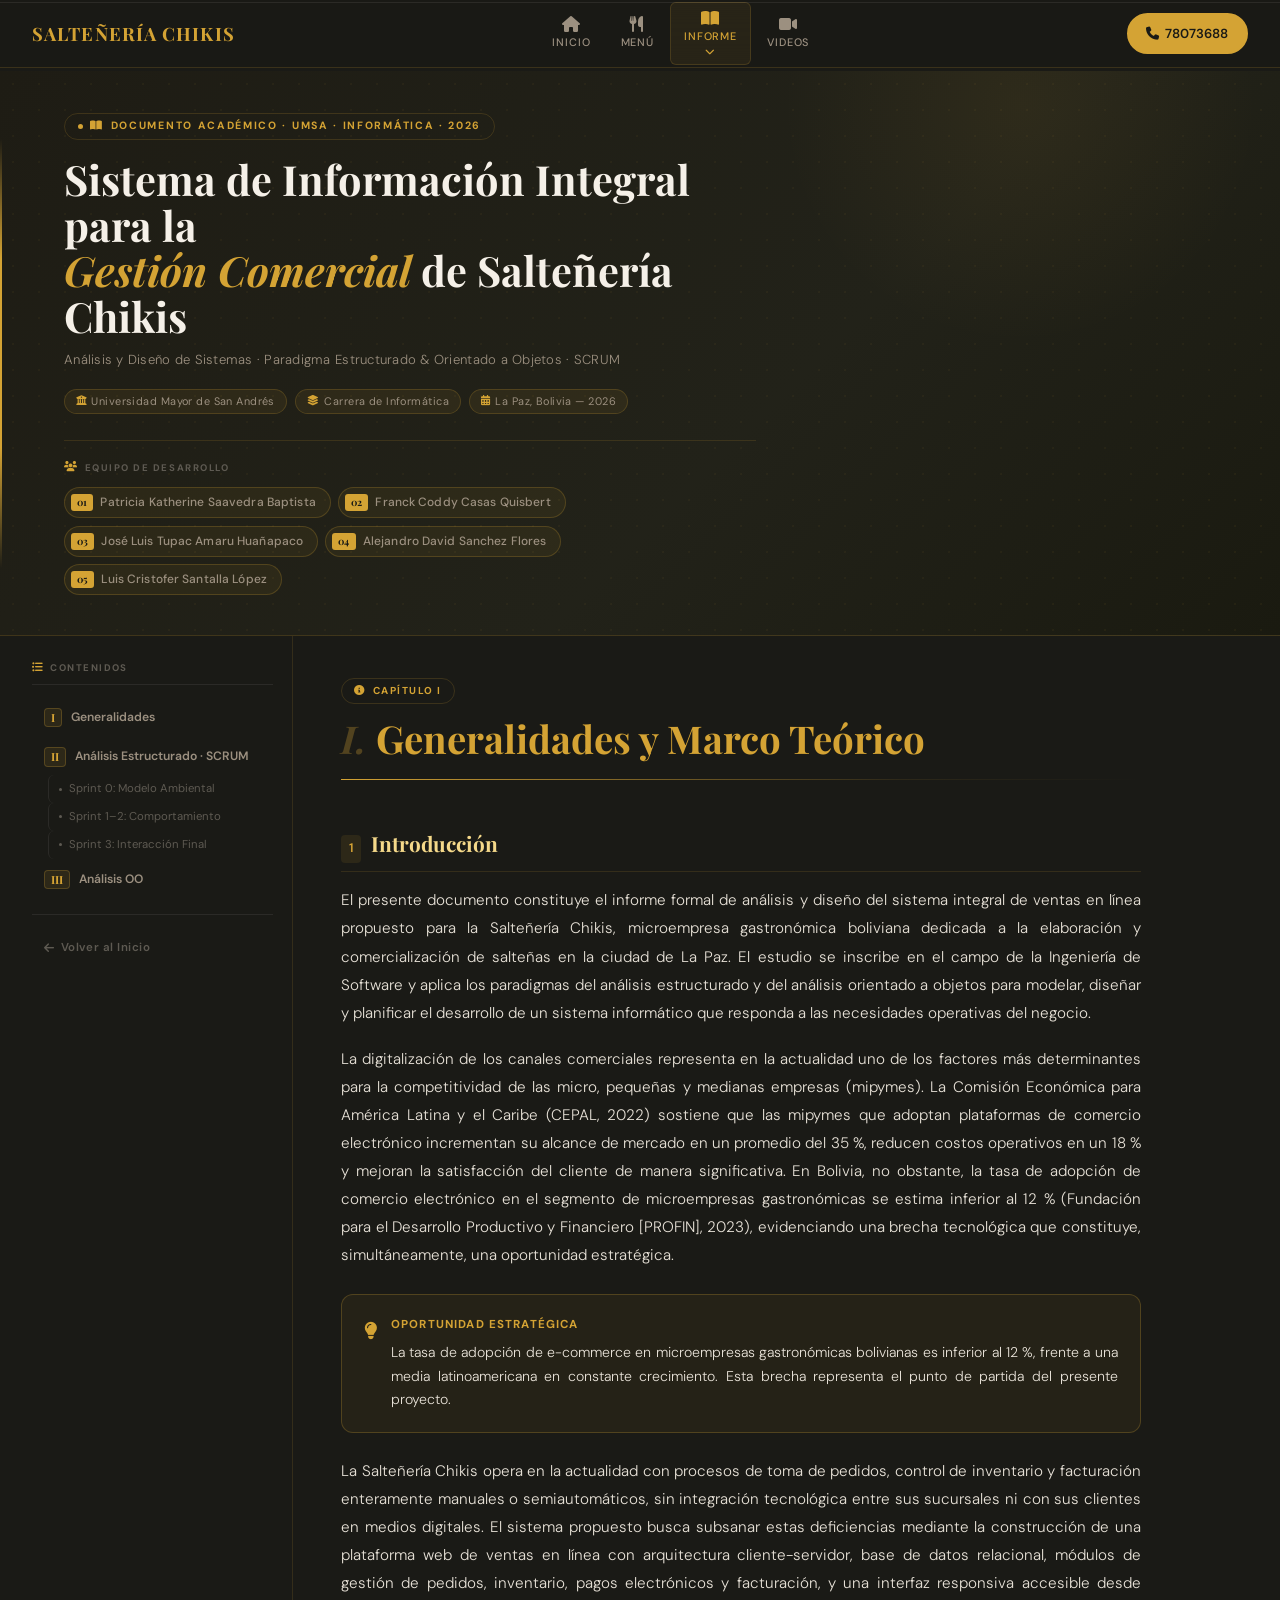
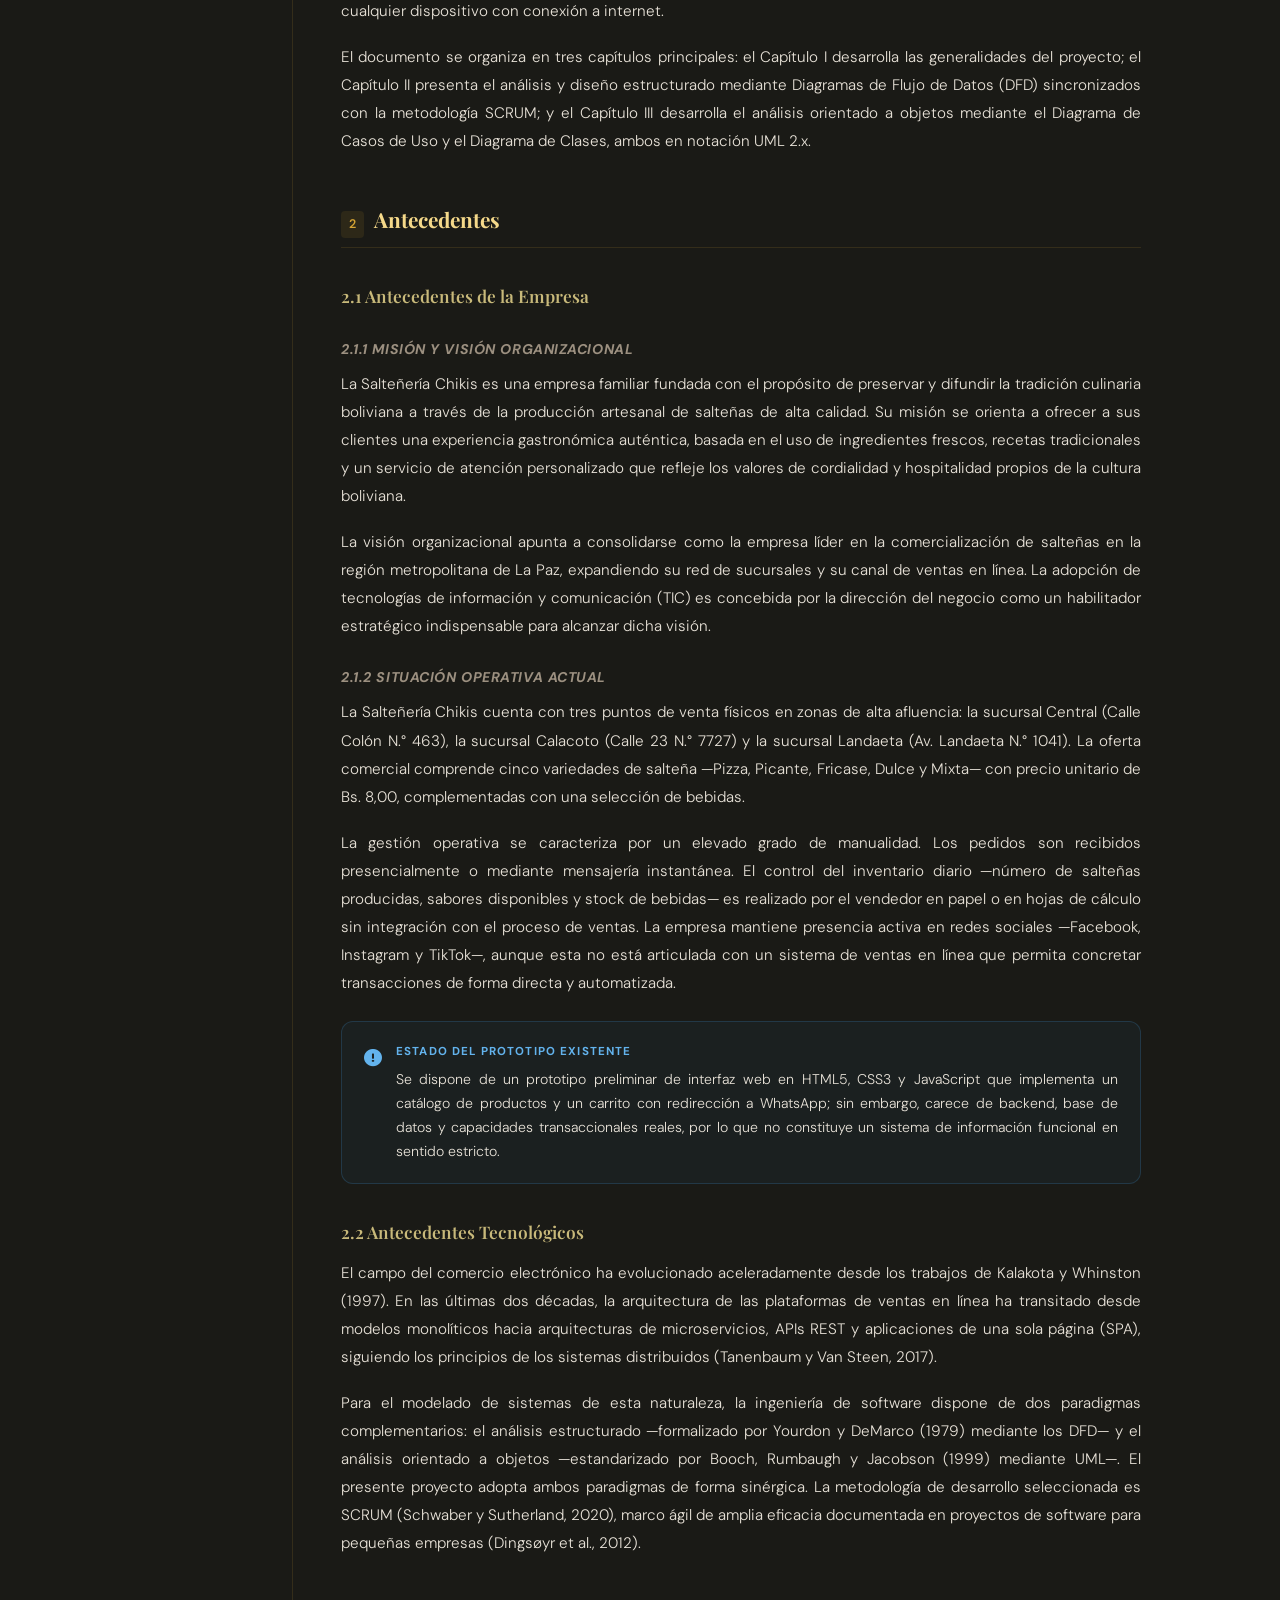
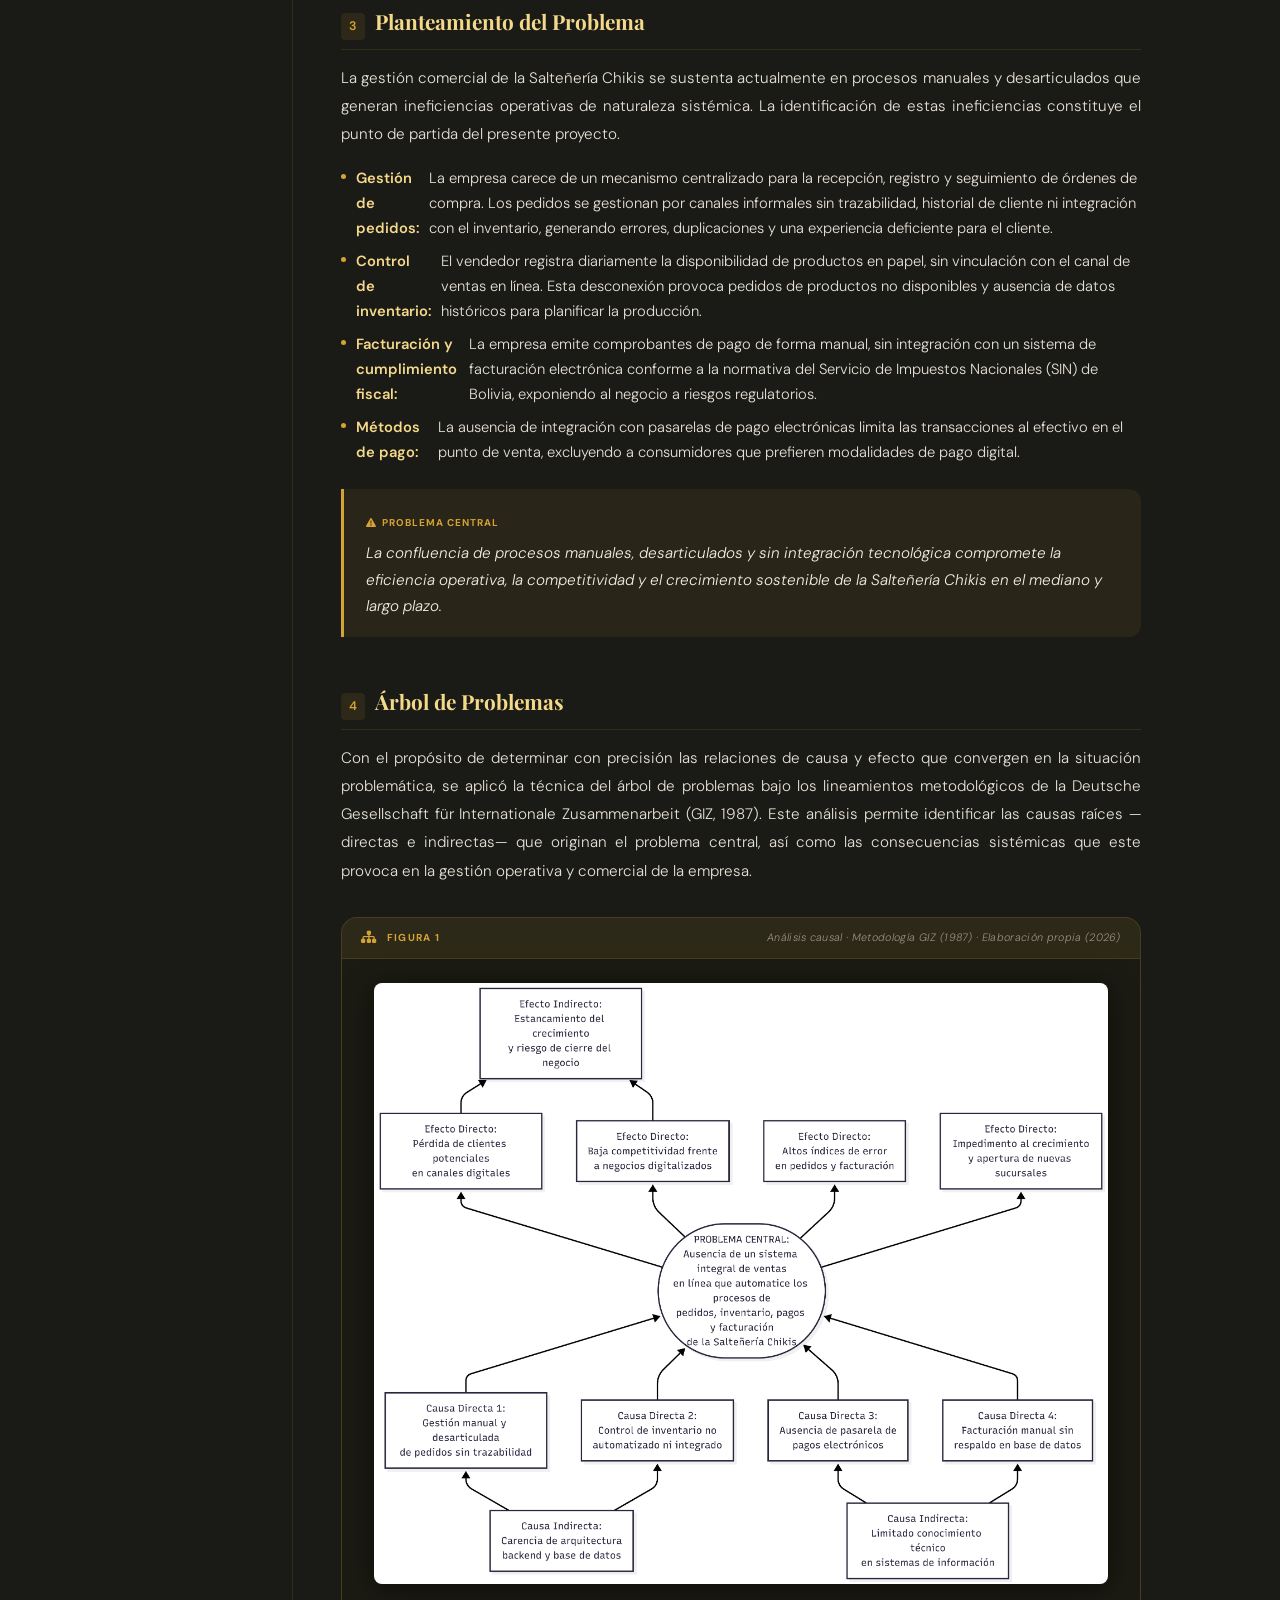
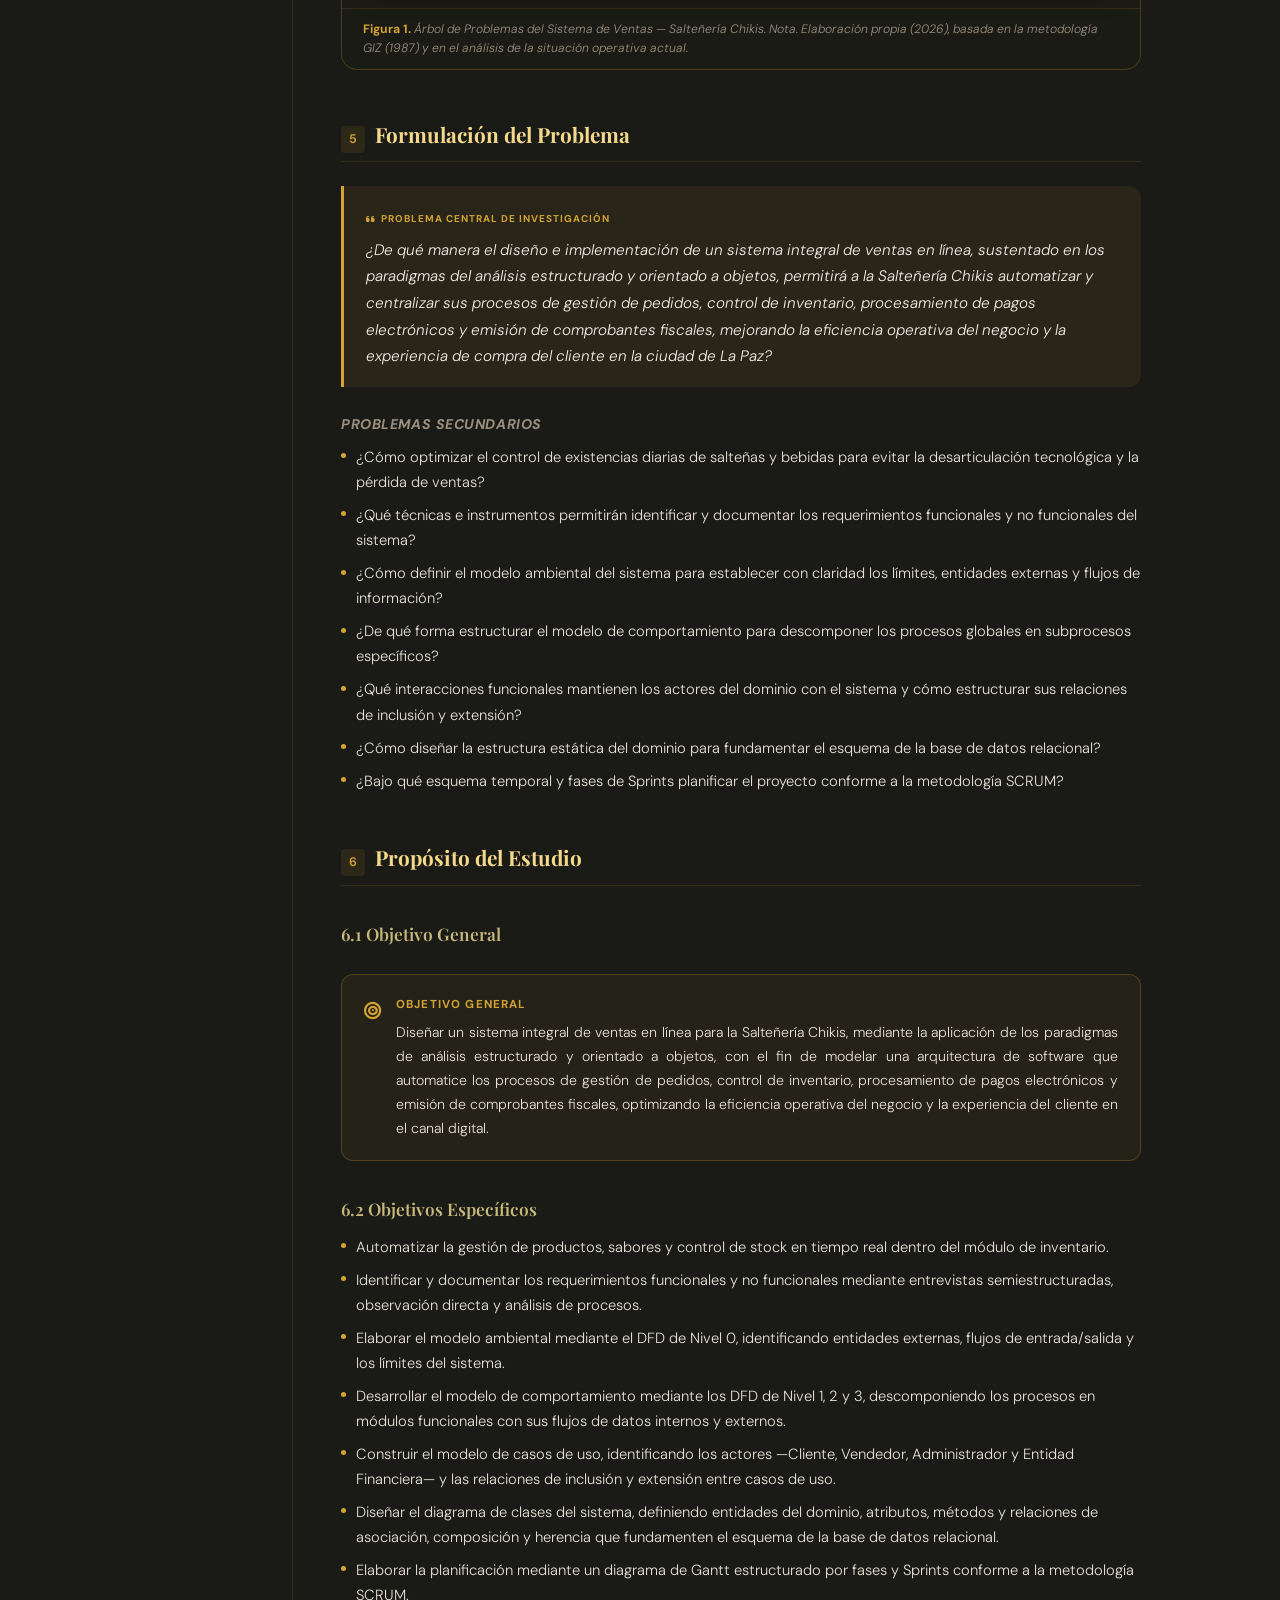
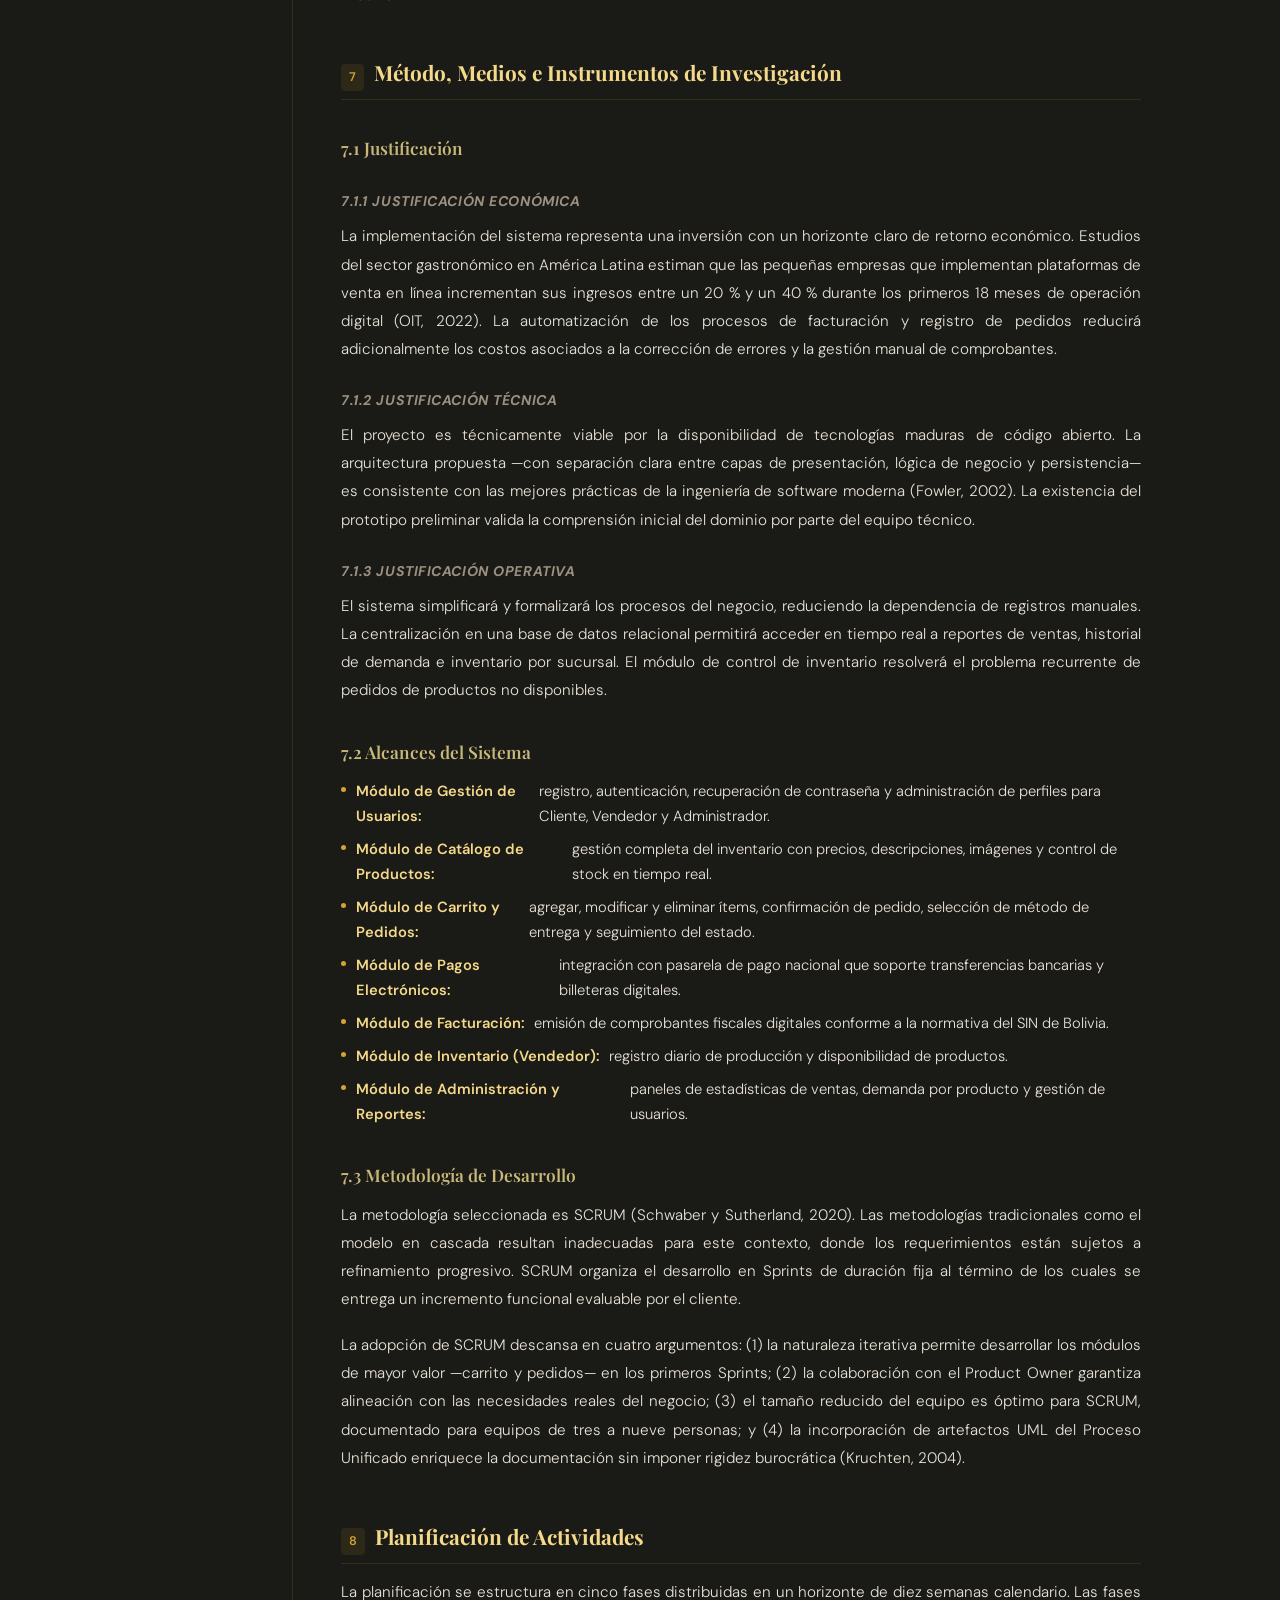
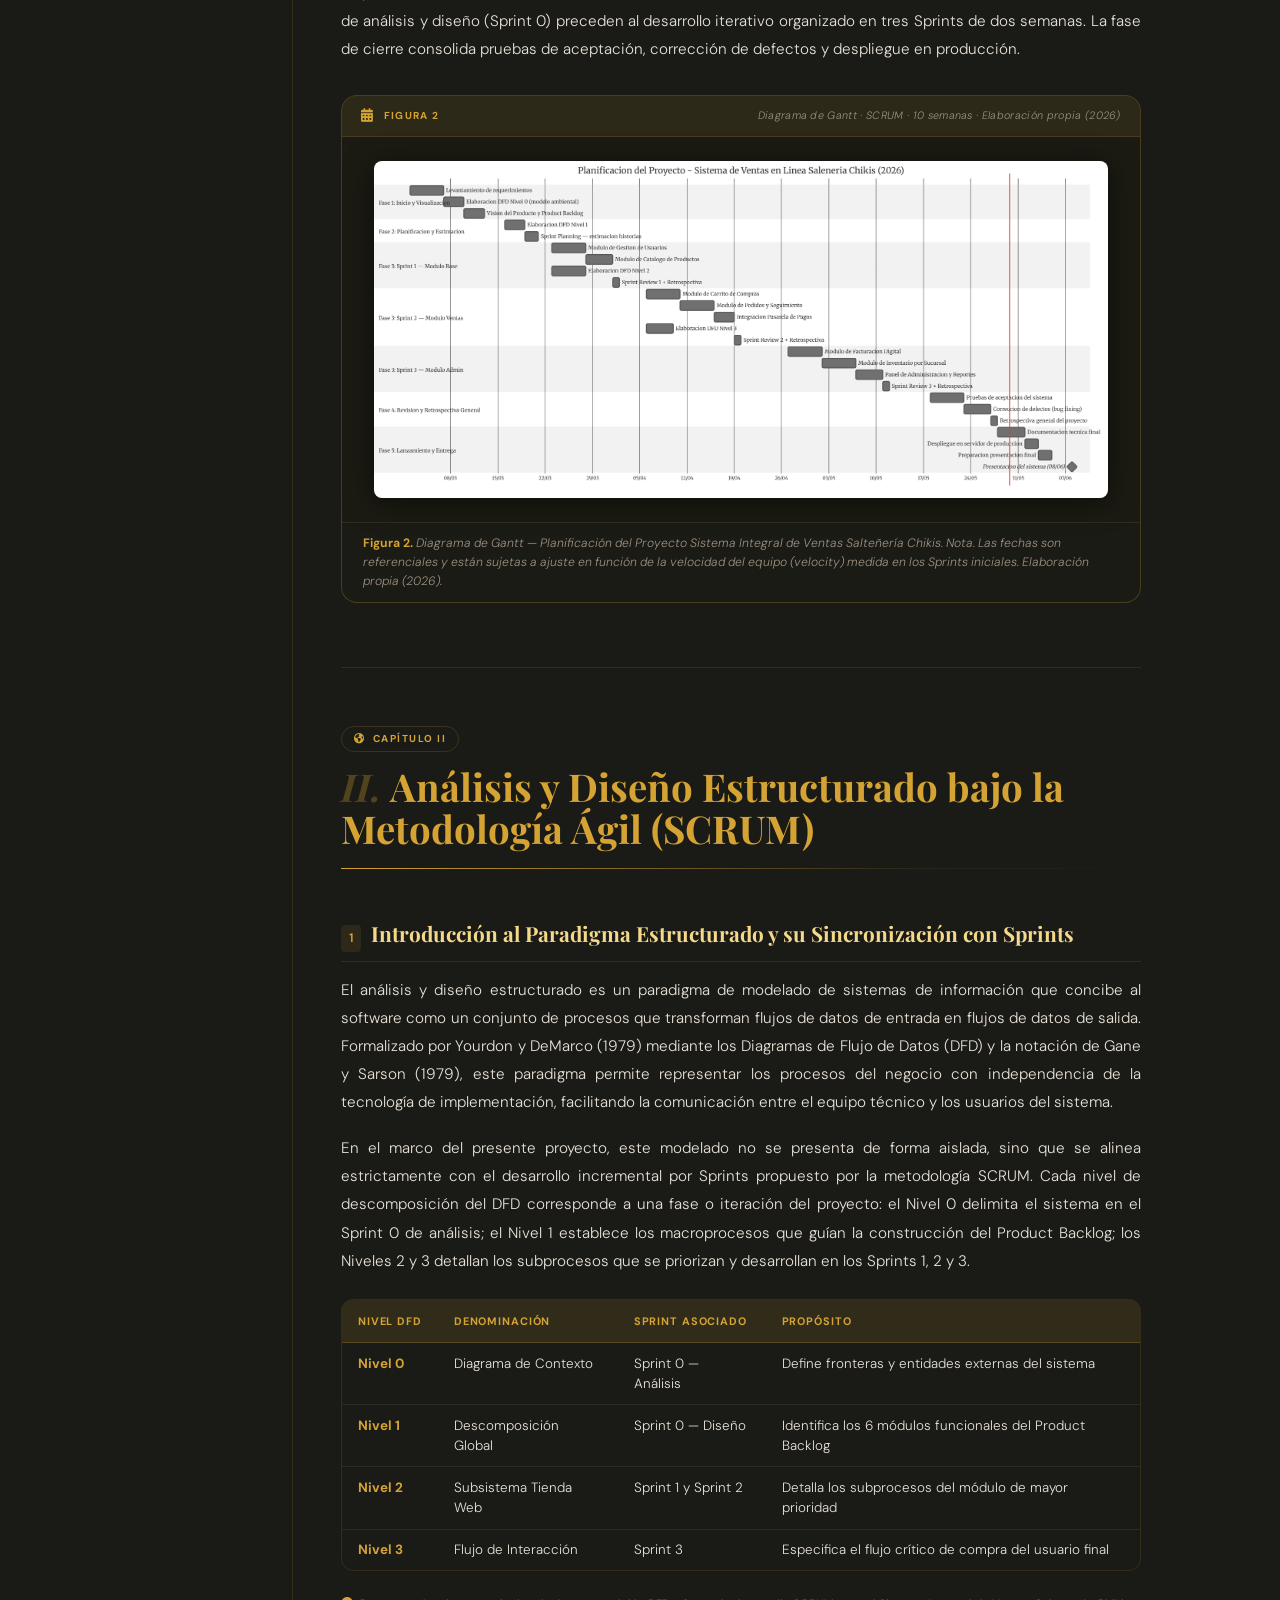
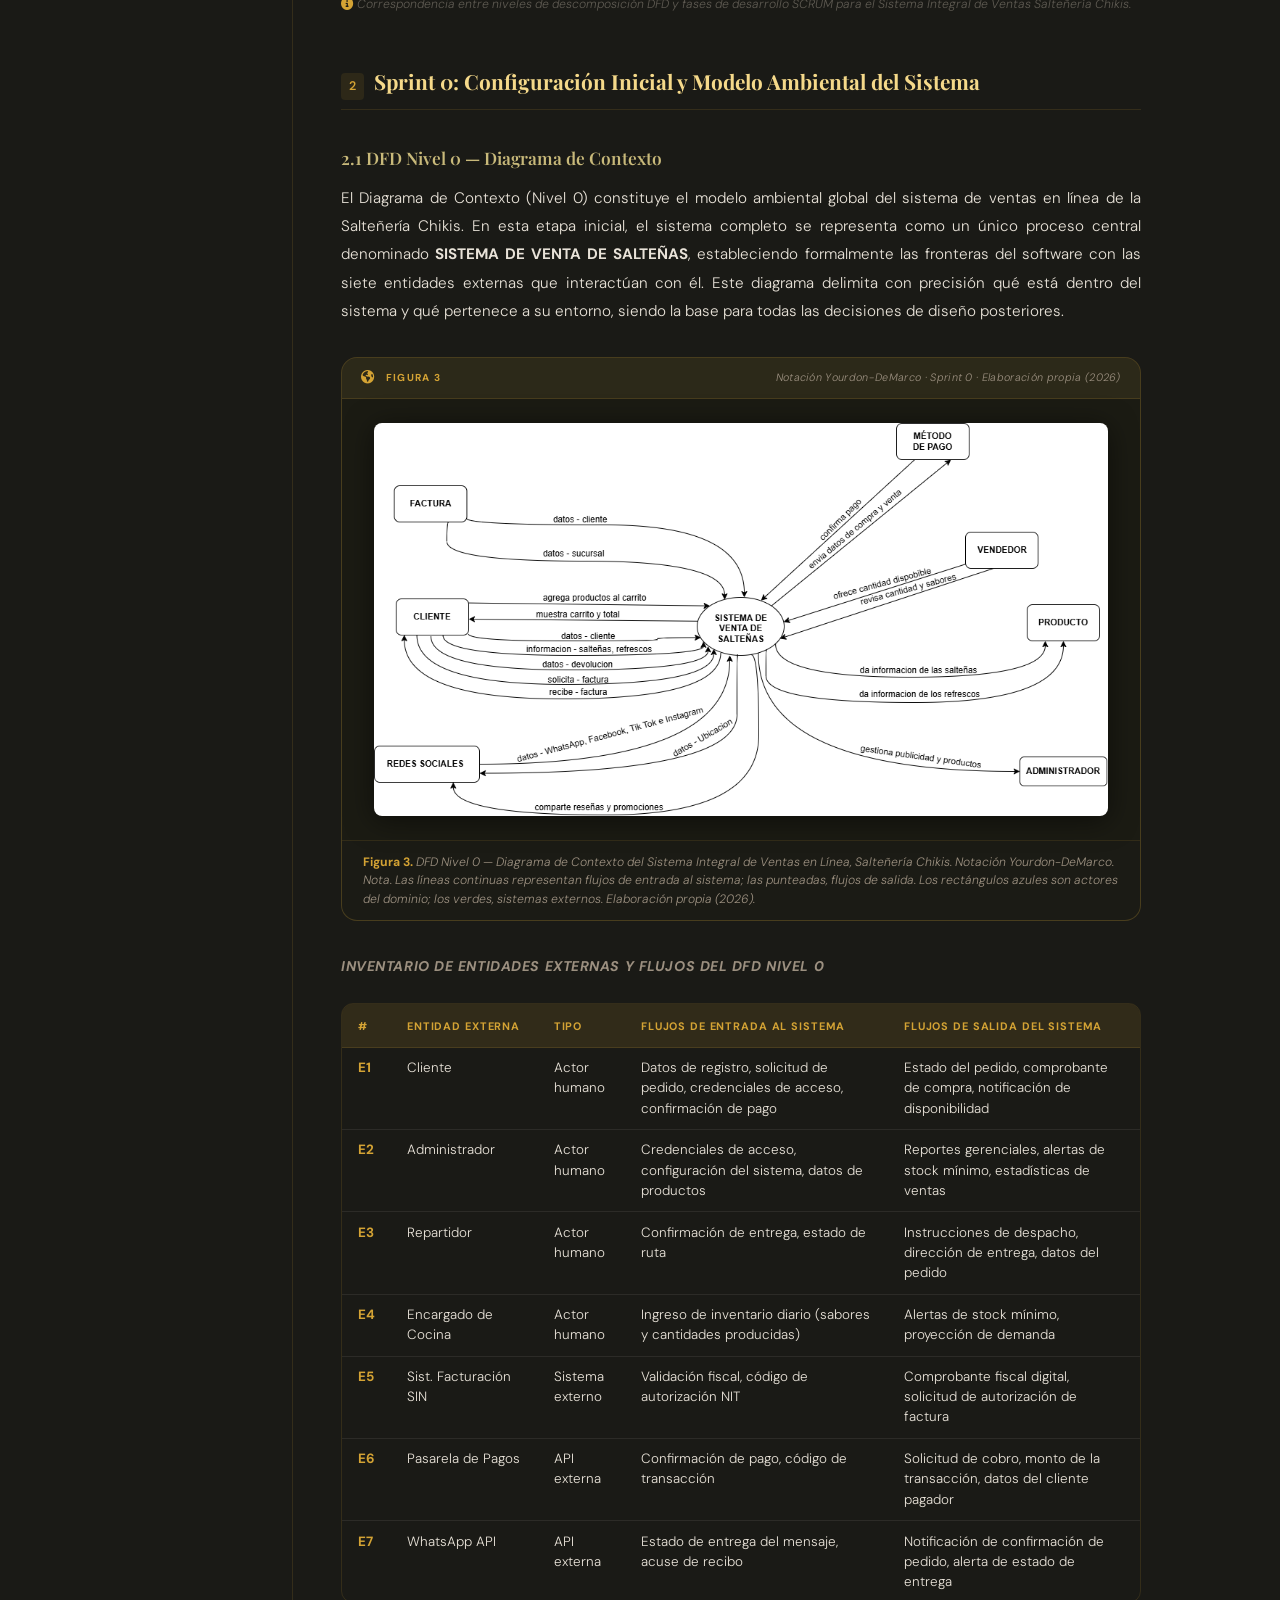
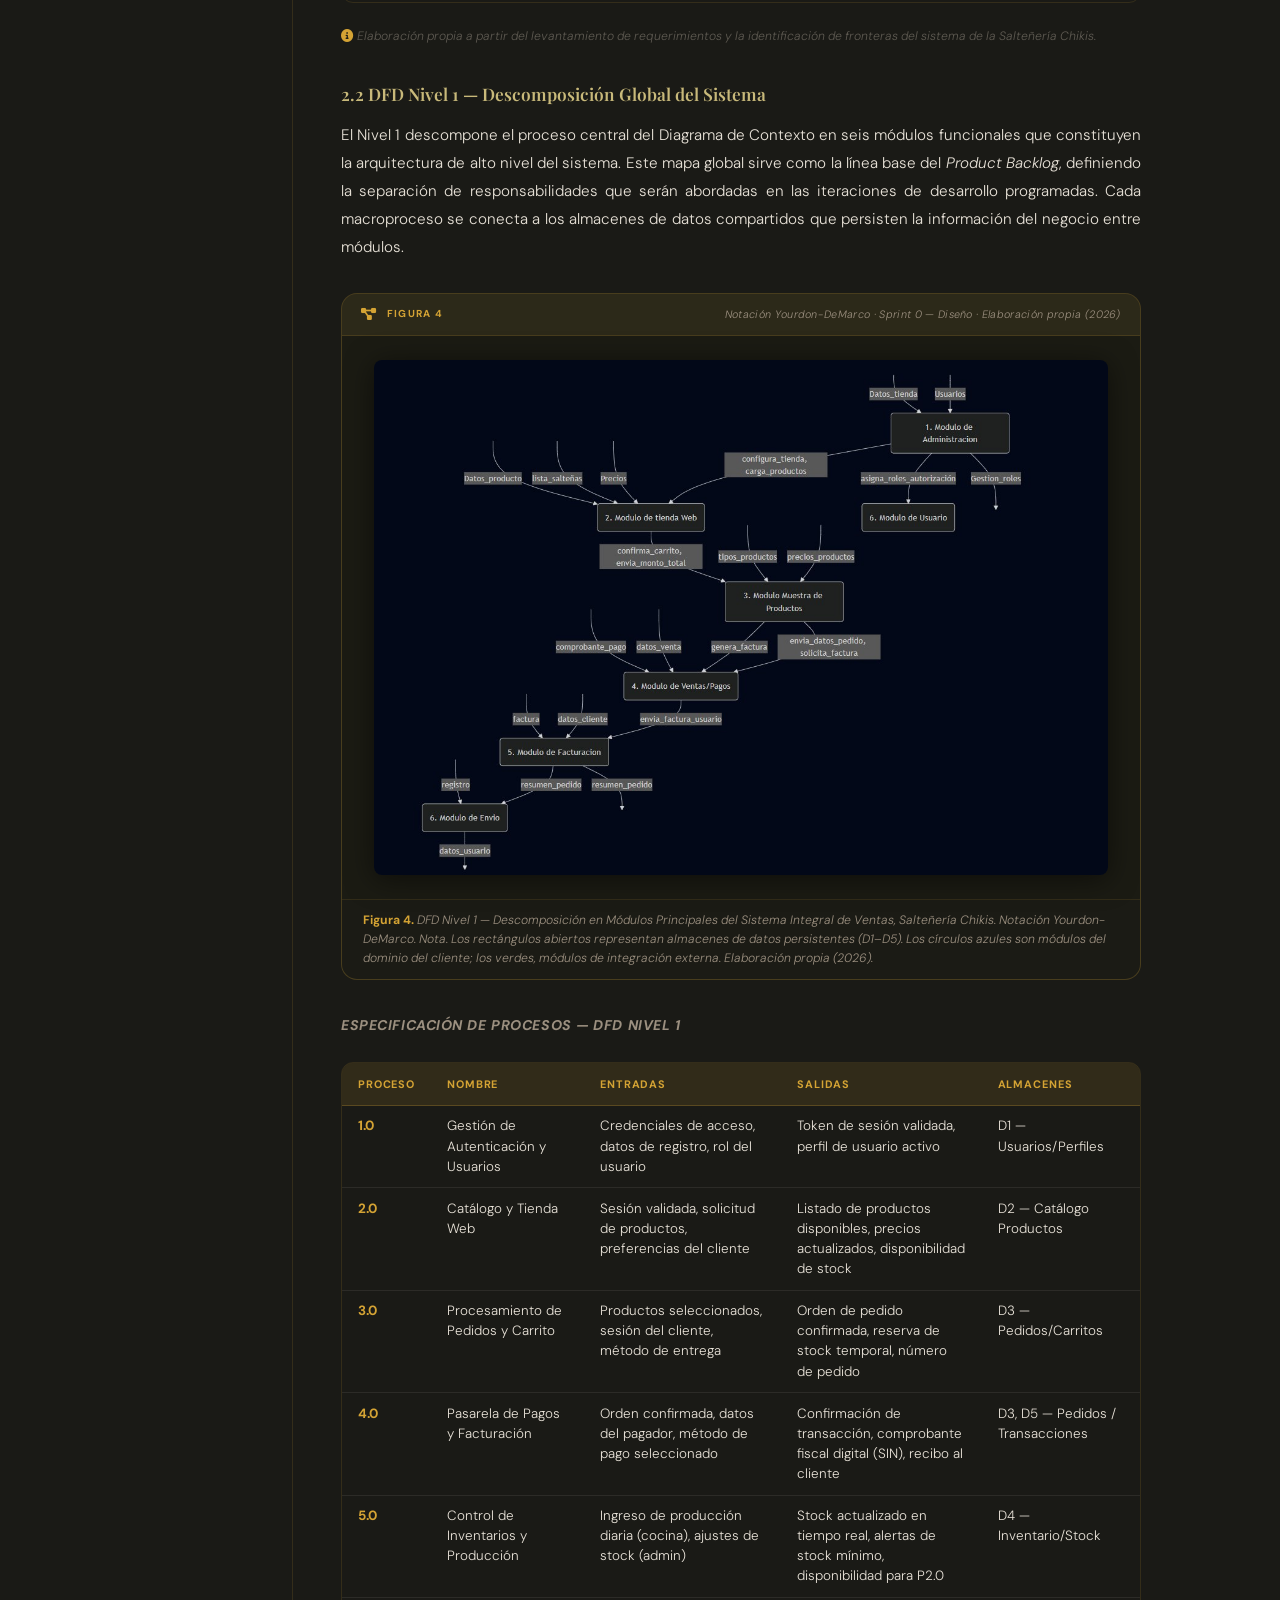
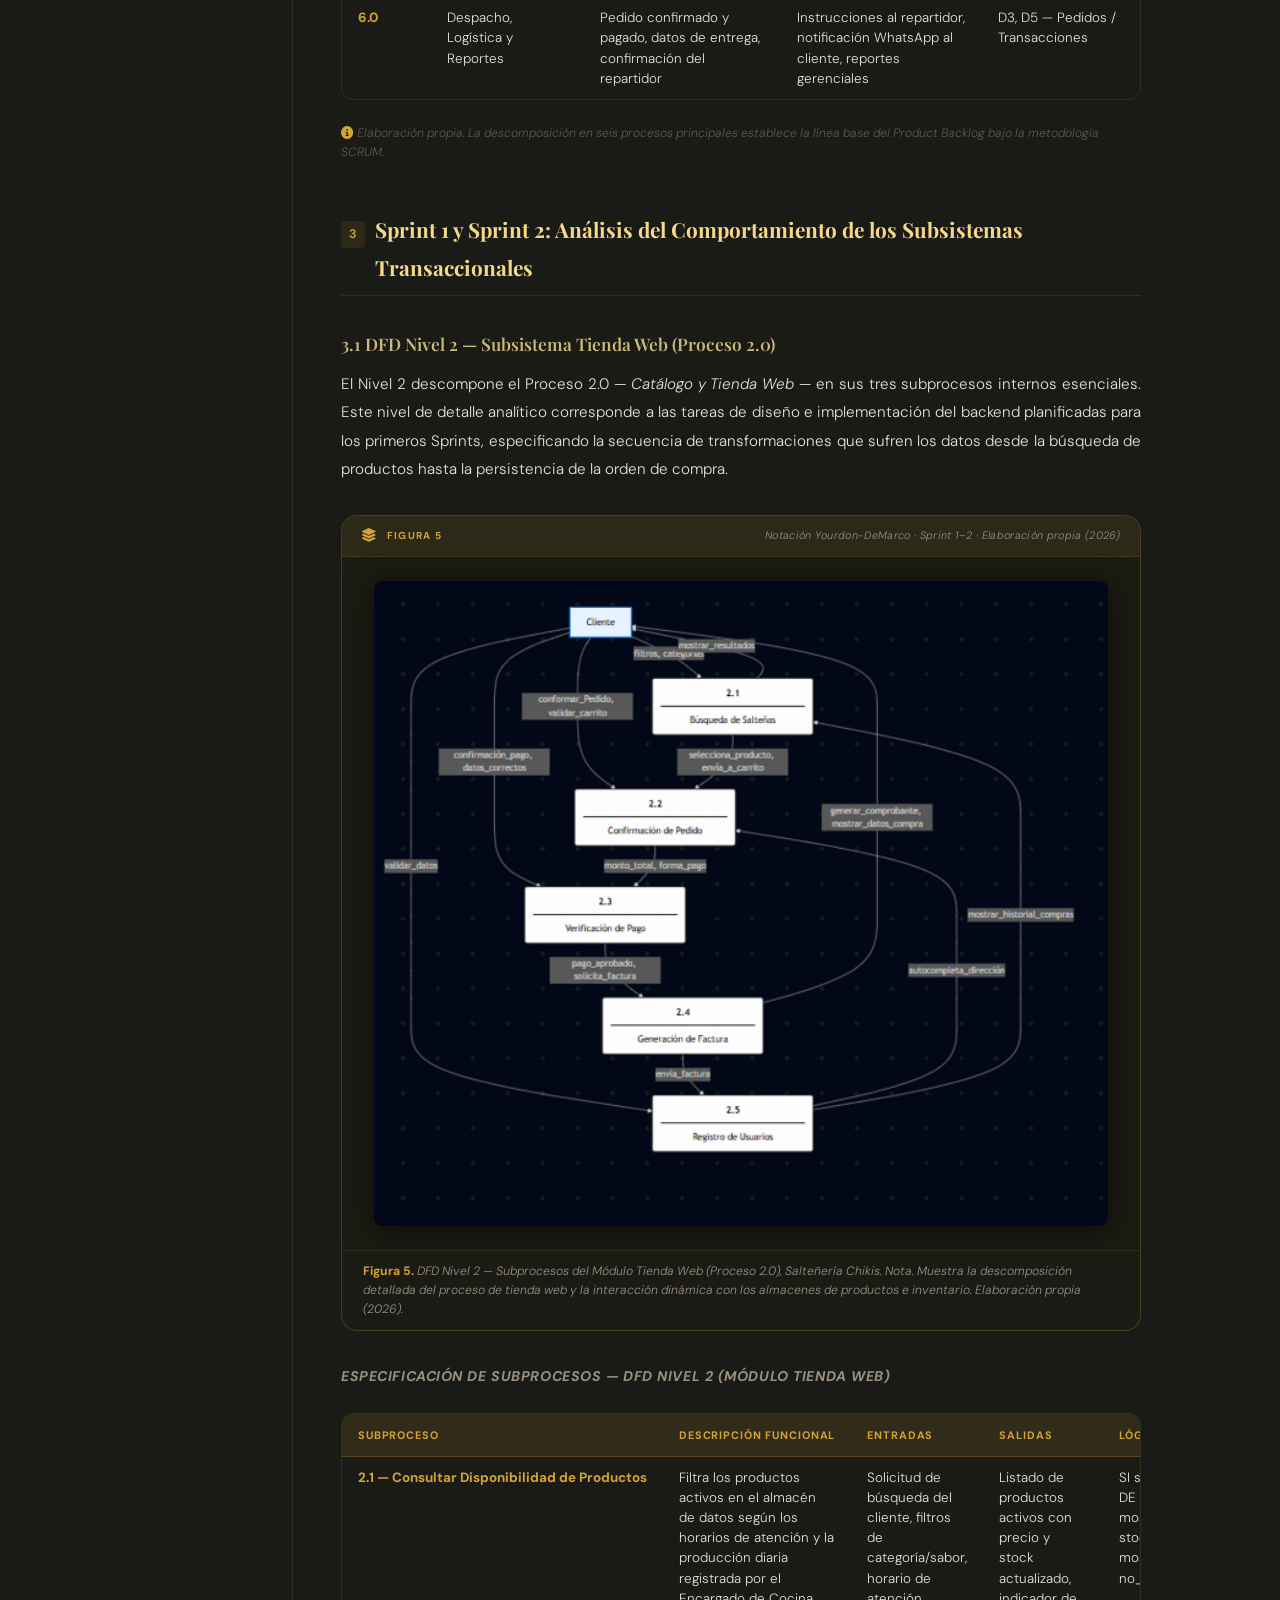
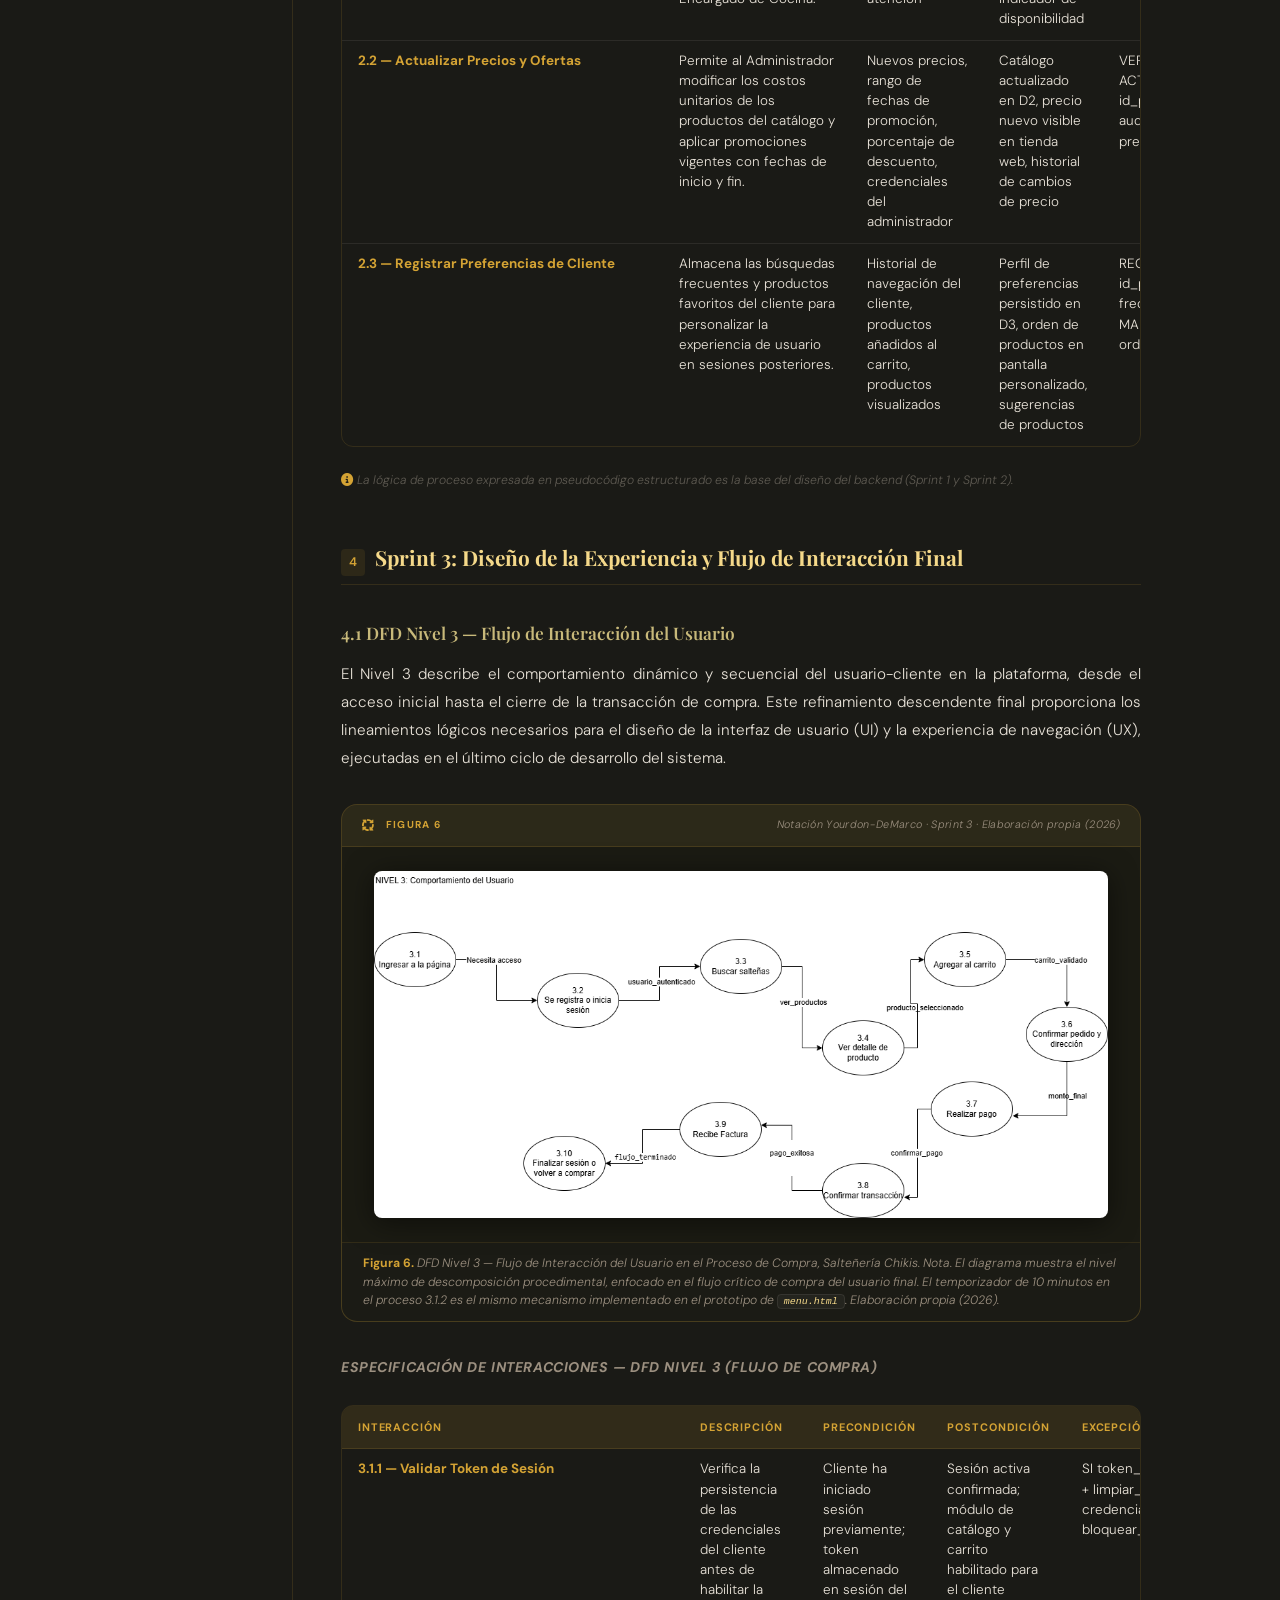
==== commit 6048008e: "Add files via upload" ====
--- a/informe.html
+++ b/informe.html
@@ -11,6 +11,7 @@
         integrity="sha512-xh6O/CkQoPOWDdYTDqeRdPCVd1SpvCA9XXcUnZS2FmJNp1coAFzvtCN9BmamE+4aHK8yyUHUSCcJHgXloTyT2A=="
         crossorigin="anonymous" referrerpolicy="no-referrer">
   <link rel="stylesheet" href="estilo.css">
+  <link rel="stylesheet" href="nav-mobile-fix.css">
 </head>
 <body>
 
@@ -127,6 +128,36 @@
           La Paz, Bolivia — 2026
         </span>
       </div>
+
+      <!-- AUTORES DEL PROYECTO -->
+      <div class="informe-autores">
+        <div class="informe-autores__label">
+          <i class="fa-solid fa-users"></i>
+          Equipo de Desarrollo
+        </div>
+        <div class="informe-autores__grid">
+          <div class="informe-autor-chip">
+            <span class="informe-autor-num">01</span>
+            Patricia Katherine Saavedra Baptista
+          </div>
+          <div class="informe-autor-chip">
+            <span class="informe-autor-num">02</span>
+            Franck Coddy Casas Quisbert
+          </div>
+          <div class="informe-autor-chip">
+            <span class="informe-autor-num">03</span>
+            José Luis Tupac Amaru Huañapaco
+          </div>
+          <div class="informe-autor-chip">
+            <span class="informe-autor-num">04</span>
+            Alejandro David Sanchez Flores
+          </div>
+          <div class="informe-autor-chip">
+            <span class="informe-autor-num">05</span>
+            Luis Cristofer Santalla López
+          </div>
+        </div>
+      </div>
     </div>
   </div>
 
@@ -1112,6 +1143,6 @@
     });
   })();
   </script>
-
+    <script src="nav-dropdown-fix.js"></script>
 </body>
 </html>
--- a/estilo.css
+++ b/estilo.css
@@ -2890,4 +2890,141 @@
   .doc-figure__header-sub {
     display: none;
   }
+}
+/* ══════════════════════════════════════════
+   INFORME — Bloque de autores del proyecto
+══════════════════════════════════════════ */
+.informe-autores {
+  margin-top: 1.6rem;
+  padding-top: 1.2rem;
+  border-top: 1px solid rgba(212, 163, 52, 0.15);
+}
+
+.informe-autores__label {
+  font-size: 0.6rem;
+  font-weight: 700;
+  letter-spacing: 0.16em;
+  text-transform: uppercase;
+  color: var(--text-muted);
+  margin-bottom: 0.75rem;
+  display: flex;
+  align-items: center;
+  gap: 6px;
+}
+.informe-autores__label i {
+  color: var(--gold-400);
+  font-size: 0.65rem;
+}
+
+.informe-autores__grid {
+  display: flex;
+  flex-wrap: wrap;
+  gap: 0.45rem;
+}
+
+.informe-autor-chip {
+  display: inline-flex;
+  align-items: center;
+  gap: 0.45rem;
+  padding: 5px 14px 5px 6px;
+  background: rgba(212, 163, 52, 0.07);
+  border: 1px solid rgba(212, 163, 52, 0.22);
+  border-radius: var(--radius-pill);
+  font-size: 0.75rem;
+  color: var(--text-secondary);
+  font-weight: 500;
+  letter-spacing: 0.01em;
+  transition: border-color 0.2s ease, background 0.2s ease;
+}
+.informe-autor-chip:hover {
+  background: rgba(212, 163, 52, 0.12);
+  border-color: rgba(212, 163, 52, 0.4);
+  color: var(--text-primary);
+}
+
+.informe-autor-num {
+  font-family: var(--font-display);
+  font-size: 0.62rem;
+  font-weight: 700;
+  color: var(--dark-900);
+  background: var(--gold-400);
+  padding: 1px 6px;
+  border-radius: 3px;
+  line-height: 1.5;
+  flex-shrink: 0;
+}
+
+@media (max-width: 768px) {
+  .informe-autores__grid {
+    flex-direction: column;
+    gap: 0.35rem;
+  }
+  .informe-autor-chip {
+    font-size: 0.72rem;
+  }
+}
+/* ══════════════════════════════════════════
+   HERO — CTA hacia el informe técnico
+══════════════════════════════════════════ */
+.hero-informe-cta {
+  display: inline-flex;
+  align-items: center;
+  gap: 0.75rem;
+  margin-top: 1.1rem;
+  padding: 0.7rem 1.3rem 0.7rem 0.75rem;
+  background: rgba(212, 163, 52, 0.07);
+  border: 1px solid rgba(212, 163, 52, 0.28);
+  border-radius: var(--radius-md);
+  text-decoration: none;
+  transition: all 0.25s cubic-bezier(0.4, 0, 0.2, 1);
+  animation: fadeUp 0.8s 0.45s ease both;
+  max-width: 420px;
+}
+
+.hero-informe-cta:hover {
+  background: rgba(212, 163, 52, 0.13);
+  border-color: rgba(212, 163, 52, 0.55);
+  transform: translateY(-2px);
+  box-shadow: 0 8px 24px rgba(212, 163, 52, 0.15);
+}
+
+.hero-informe-cta__icon {
+  width: 36px;
+  height: 36px;
+  border-radius: 50%;
+  background: var(--gold-400);
+  display: flex;
+  align-items: center;
+  justify-content: center;
+  color: var(--dark-900);
+  font-size: 0.9rem;
+  flex-shrink: 0;
+  transition: transform 0.25s ease;
+}
+
+.hero-informe-cta:hover .hero-informe-cta__icon {
+  transform: scale(1.1) rotate(-8deg);
+}
+
+.hero-informe-cta__text {
+  display: flex;
+  flex-direction: column;
+  gap: 1px;
+  font-size: 0.78rem;
+  color: var(--text-secondary);
+  line-height: 1.4;
+}
+
+.hero-informe-cta__text em {
+  font-style: normal;
+  color: var(--gold-400);
+  font-weight: 600;
+  font-size: 0.72rem;
+  letter-spacing: 0.02em;
+}
+
+@media (max-width: 760px) {
+  .hero-informe-cta {
+    max-width: 100%;
+  }
 }
--- a/nav-mobile-fix.css
+++ b/nav-mobile-fix.css
@@ -0,0 +1,104 @@
+/* =====================================================
+   SALTEÑERÍA CHIKIS — Parche: Menú móvil
+   Incluir DESPUÉS de estilo.css en todos los .html:
+     <link rel="stylesheet" href="nav-mobile-fix.css">
+   ===================================================== */
+
+/* ── CAUSA DEL BUG ──────────────────────────────────────
+   El header tiene backdrop-filter: blur(16px).
+   En Safari/iOS (y algunos Chromium), backdrop-filter en un
+   elemento ancestro crea un nuevo "containing block" para
+   sus hijos con position:fixed.
+
+   El nav mobile tiene:
+     position: fixed; top: 68px; left: 0; right: 0; bottom: 0;
+
+   Al quedar contenido dentro del header (68px de alto):
+     top: 68px  →  más abajo que el header → fuera de rango
+     bottom: 0  →  borde inferior del header
+
+   Resultado: el nav queda como flex-item dentro de
+   .contenido-header (display:flex), con ~68px de alto,
+   mostrando solo "Inicio" y obligando a hacer scroll.
+
+   FIX: Eliminamos backdrop-filter del header en mobile y
+   usamos fondo sólido. El nav vuelve a posicionarse
+   correctamente respecto al viewport.
+───────────────────────────────────────────────────────── */
+
+@media (max-width: 760px) {
+
+  /* ── 1. Quitar backdrop-filter del header ── */
+  #inicio header {
+    backdrop-filter: none !important;
+    -webkit-backdrop-filter: none !important;
+    background: rgba(26, 26, 22, 0.97) !important;
+  }
+
+  #inicio header.scrolled {
+    background: rgba(26, 26, 22, 0.99) !important;
+    box-shadow: 0 4px 24px rgba(0, 0, 0, 0.55) !important;
+  }
+
+  /* ── 2. Asegurar que el nav overlay ocupa toda la pantalla ── */
+  #inicio header nav.responsive {
+    display: block !important;
+    position: fixed !important;
+    top: 68px !important;
+    left: 0 !important;
+    right: 0 !important;
+    bottom: 0 !important;
+    height: auto !important;
+    max-height: none !important;
+    z-index: 8999 !important;
+  }
+
+  /* ── 3. Mejorar la UX del panel: animar la apertura ── */
+  #inicio header nav {
+    transition: opacity 0.22s ease, transform 0.25s cubic-bezier(0.4, 0, 0.2, 1);
+    opacity: 0;
+    transform: translateY(-8px);
+    pointer-events: none;
+  }
+
+  #inicio header nav.responsive {
+    opacity: 1 !important;
+    transform: translateY(0) !important;
+    pointer-events: auto !important;
+  }
+
+  /* ── 4. Dar más espacio al dropdown de "Informe" en mobile ── */
+  #inicio header nav .dropdown-menu {
+    position: static !important;
+    visibility: visible !important;
+    opacity: 1 !important;
+    transform: none !important;
+    background: rgba(255, 255, 255, 0.04);
+    border: 1px solid rgba(212, 163, 52, 0.14);
+    border-radius: 10px;
+    margin: 0.25rem 0 0.25rem 1.5rem;
+    padding: 4px;
+    min-width: unset;
+    width: calc(100% - 1.5rem);
+    box-shadow: none;
+    display: none; /* Se muestra solo al hacer clic — ver JS abajo */
+  }
+
+  /* Mostrar el dropdown-menu cuando el li.dropdown tiene clase open */
+  #inicio header nav .dropdown.open .dropdown-menu {
+    display: flex;
+    flex-direction: column;
+    gap: 2px;
+  }
+
+  #inicio header nav .dropdown-menu li a {
+    border-bottom: none !important;
+    border-radius: 8px !important;
+    padding: 0.55rem 0.85rem !important;
+  }
+
+  /* Flecha del dropdown — rotar al abrir */
+  #inicio header nav .dropdown.open .dropdown-arrow {
+    transform: rotate(180deg);
+  }
+}
